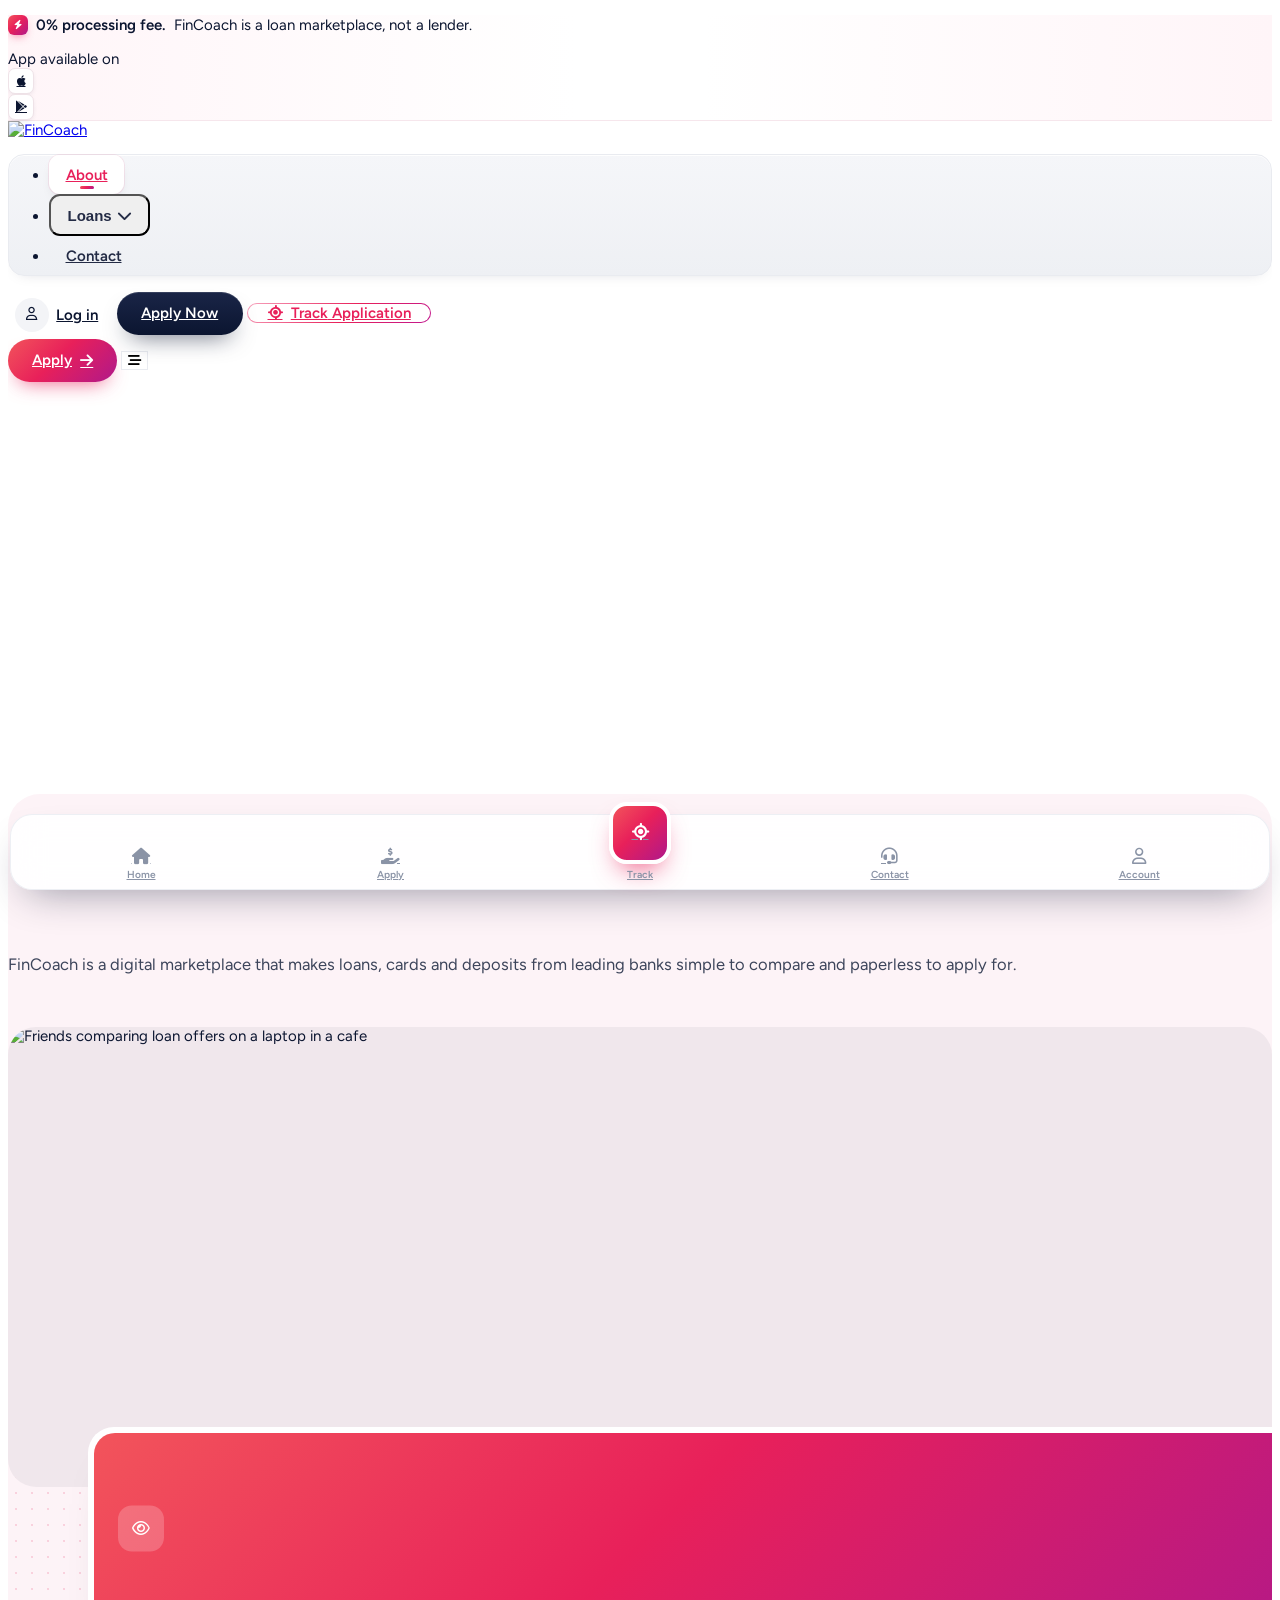
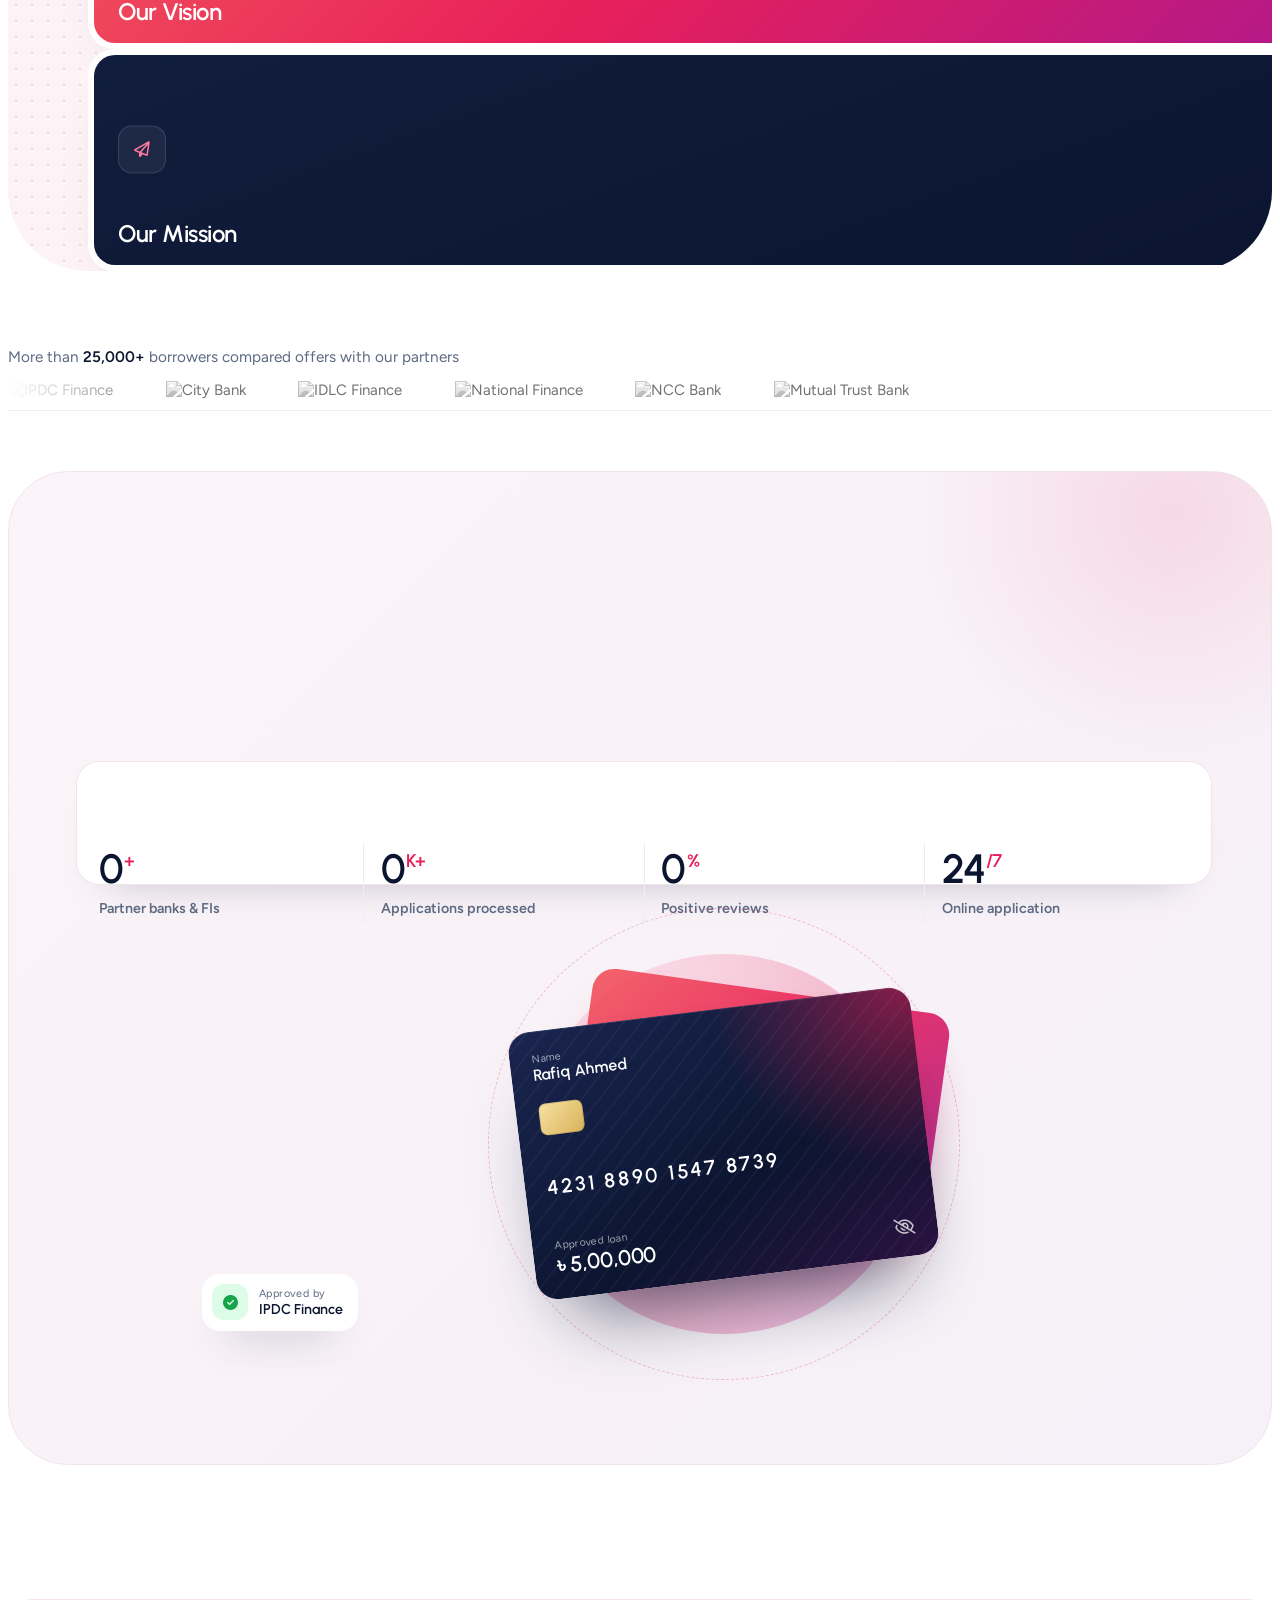
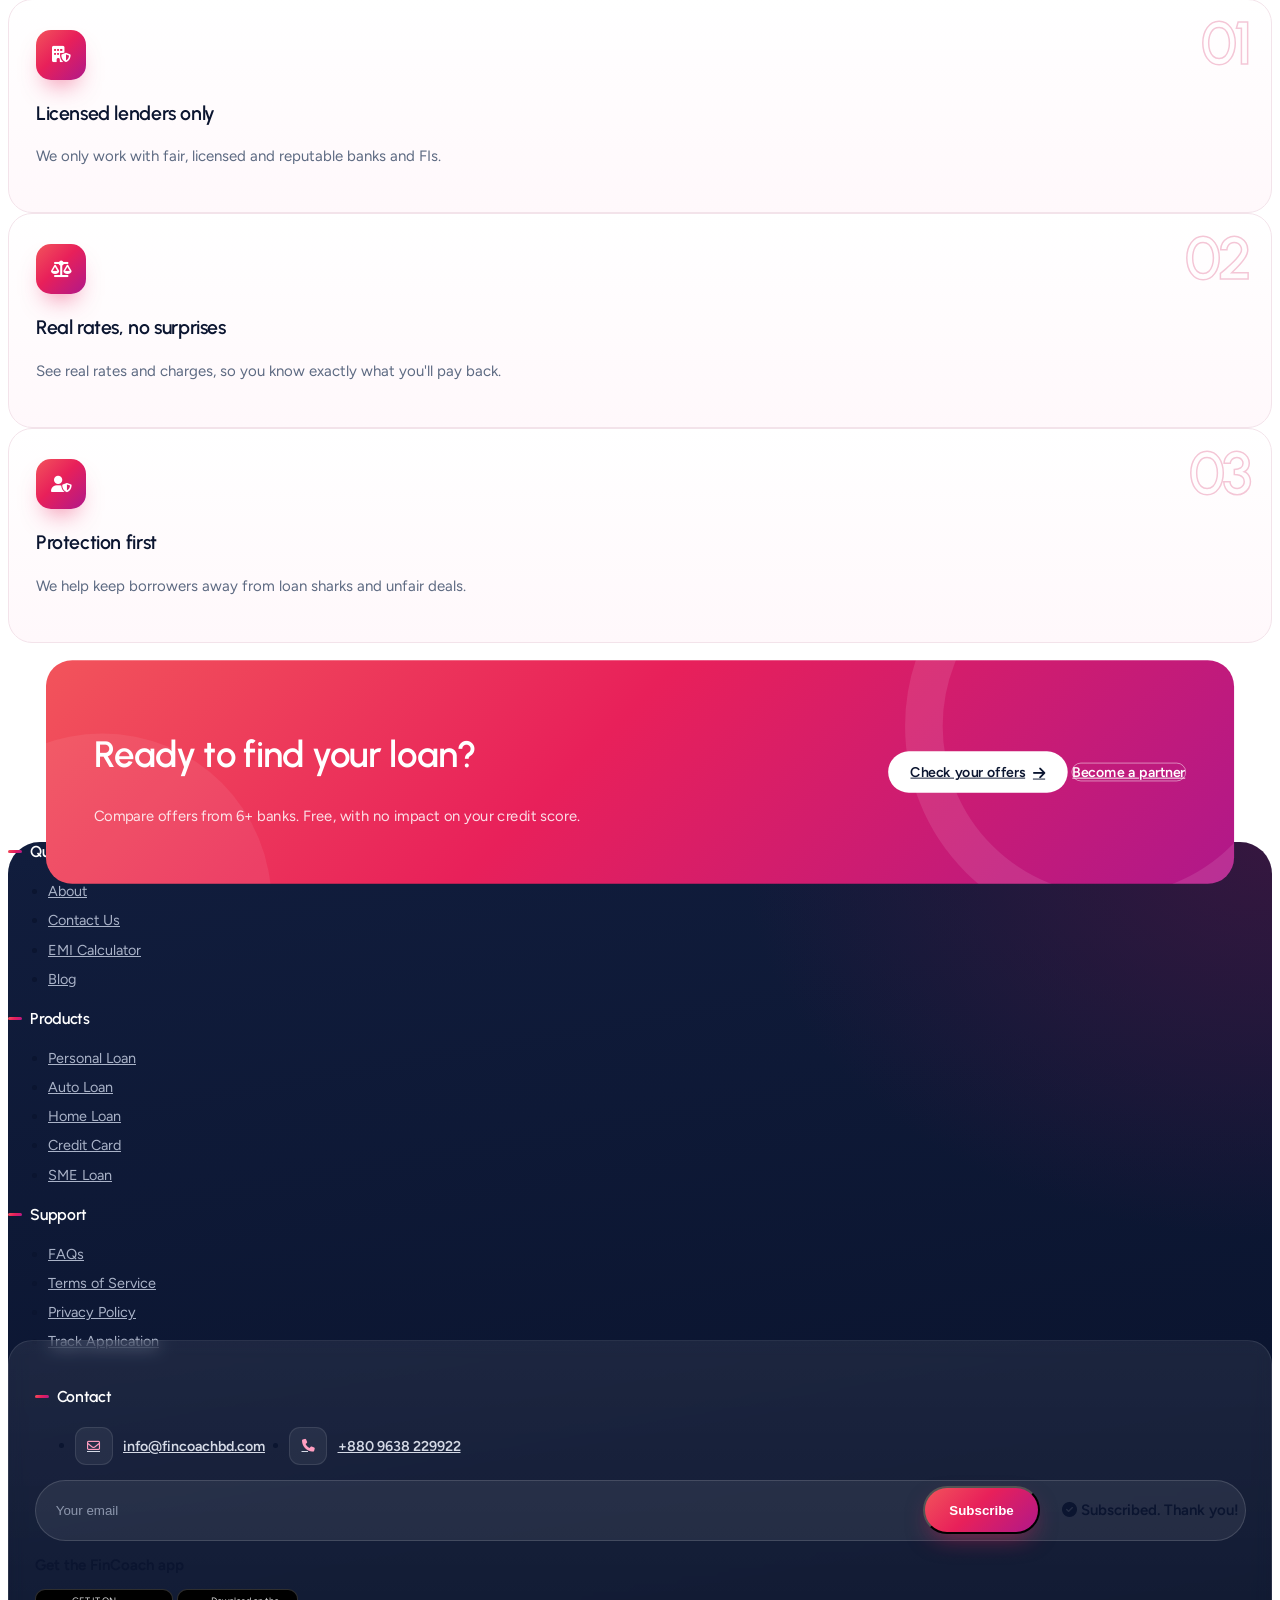
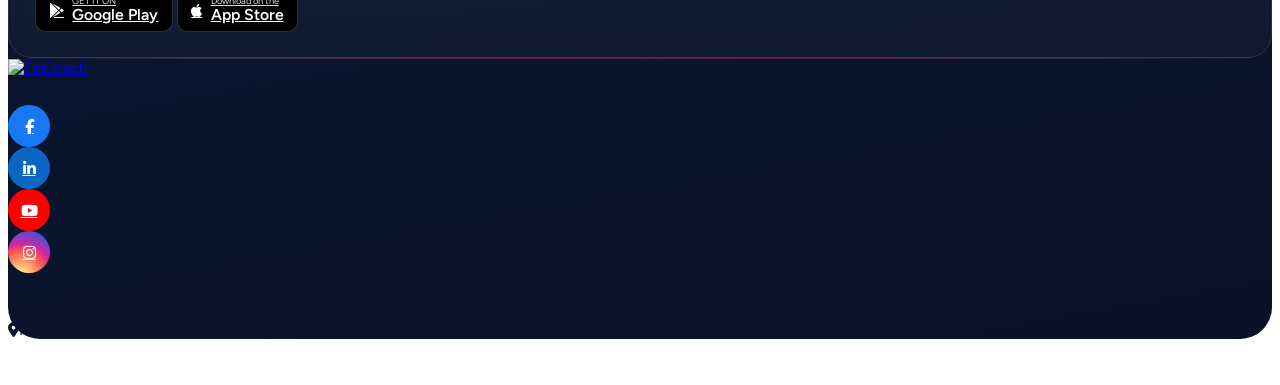
==== about.html @ bf3e308a "Homepage: Wallex-style header/hero, Wallex type, new product cards - Hero background runs behind top" ====
<!DOCTYPE html>
<html lang="en">
<head>
  <meta charset="UTF-8" />
  <meta name="viewport" content="width=device-width, initial-scale=1.0" />
  <title>About Us — FinCoach</title>
  <meta name="description" content="Learn about FinCoach Bangladesh Limited — our vision, mission and the services that make financial products accessible to everyone in Bangladesh." />
  <link rel="icon" type="image/x-icon" href="favicon.ico" />
  <link rel="shortcut icon" href="favicon.ico" />

  <!-- Fonts: Urbanist + Figtree (Wallex pairing) -->
  <link rel="preconnect" href="https://fonts.googleapis.com" />
  <link rel="preconnect" href="https://fonts.gstatic.com" crossorigin />
  <link href="https://fonts.googleapis.com/css2?family=Figtree:wght@400;500;600;700&family=Urbanist:wght@400;500;600;700&display=swap" rel="stylesheet" />

  <!-- Icons -->
  <link rel="stylesheet" href="https://cdnjs.cloudflare.com/ajax/libs/font-awesome/6.5.2/css/all.min.css" />

  <!-- Tailwind CDN -->
  <script src="https://cdn.tailwindcss.com"></script>
  <script>
    tailwind.config = {
      theme: {
        extend: {
          colors: {
            brand: { DEFAULT: '#e8205a', 2: '#b0188a', coral: '#f2545b', tint: '#fff1f5' },
            ink: { DEFAULT: '#0b1530', 2: '#1c2740' },
            muted: '#5d6a82',
            line: '#eceef3'
          },
          fontFamily: { head: ['Urbanist', 'sans-serif'], body: ['Figtree', 'sans-serif'] },
          maxWidth: { site: '1400px' }
        }
      }
    }
  </script>
  <link rel="stylesheet" href="https://cdnjs.cloudflare.com/ajax/libs/aos/2.3.4/aos.css" />
  <link rel="stylesheet" href="assets/css/style.css" />
</head>
<body class="font-body">

<!-- =========================================================
     HEADER — announcement bar + navbar (LoanTube layout)
     ========================================================= -->
<header id="siteHeader" class="nav-wrap sticky top-0 z-50 bg-white">
  <div class="topbar">
    <div class="max-w-site mx-auto px-4 md:px-6 h-9 flex items-center justify-between gap-4 text-[13px]">
      <p class="tb-msg text-muted truncate"><span class="tb-badge"><i class="fa-solid fa-bolt"></i></span><b class="text-ink">0% processing fee.</b><span class="hidden sm:inline"> FinCoach is a loan marketplace, not a lender.</span></p>
      <div class="flex items-center gap-2.5 shrink-0 text-muted">
        <span class="hidden sm:inline">App available on</span>
        <a href="#" class="tb-ic" aria-label="Download on the App Store"><i class="fa-brands fa-apple"></i></a>
        <a href="#" class="tb-ic" aria-label="Get it on Google Play"><i class="fa-brands fa-google-play"></i></a>
      </div>
    </div>
  </div>

  <nav class="relative">
    <div class="max-w-site mx-auto px-4 md:px-6 h-[68px] md:h-[84px] flex items-center justify-between gap-4">
      <!-- Left: logo + pill nav -->
      <div class="flex items-center gap-6 lg:gap-10">
        <a href="index.html" class="shrink-0" aria-label="FinCoach home">
          <img src="assets/img/fincoach-logo.png" alt="FinCoach" class="h-7 md:h-9 w-auto" />
        </a>

        <ul class="nav-pill hidden lg:flex items-center p-1.5">
          <li><a href="about.html" class="nav-link active" aria-current="page">About</a></li>
          <li class="has-mega" id="loansMenu">
            <button class="nav-link" aria-expanded="false" aria-controls="megaLoans" id="loansBtn">
              Loans <i class="fa-solid fa-chevron-down chev text-xs"></i>
              <span class="mega-active-bar"></span>
            </button>
          </li>
          <li><a href="contact.html" class="nav-link">Contact</a></li>
        </ul>
      </div>

      <!-- Right -->
      <div class="hidden lg:flex items-center gap-2.5">
        <a href="login.html" class="nav-text-btn" data-login-open><span class="nt-ic"><i class="fa-regular fa-user"></i></span> Log in</a>
        <a href="apply.html" class="btn btn-dark btn-apply !py-3 !px-6">Apply Now <i class="fa-solid fa-arrow-right"></i></a>
        <a href="track.html" class="btn btn-track !py-3"><i class="fa-solid fa-location-crosshairs"></i> <span>Track<span class="hidden xl:inline">&nbsp;Application</span></span></a>
      </div>

      <!-- Mobile actions -->
      <div class="lg:hidden flex items-center gap-2">
        <a href="apply.html" class="btn btn-primary btn-apply-m !py-2.5 !px-4 text-sm">Apply <i class="fa-solid fa-arrow-right text-xs"></i></a>
      <button id="menuOpen" class="nav-burger lg:hidden w-11 h-11 rounded-xl grid place-items-center text-ink" aria-label="Open menu">
        <i class="fa-solid fa-bars-staggered text-lg"></i>
      </button>
      </div>
    </div>

    <!-- MEGA MENU — Loans | Tools + app panel (Oportun style) -->
    <div id="megaLoans" class="mega hidden lg:block" role="region" aria-label="Loans menu">
      <div class="max-w-site mx-auto px-6 py-8 flex items-stretch gap-10 xl:gap-12">
        <div class="flex gap-12 xl:gap-16 pr-10 xl:pr-12 border-r border-line shrink-0">
          <div>
            <h4>Loans</h4>
            <a class="mm-link" href="loan.html?type=personal"><span class="mm-ic"><i class="fa-solid fa-user"></i></span>Personal Loan</a>
            <a class="mm-link" href="loan.html?type=auto"><span class="mm-ic"><i class="fa-solid fa-car"></i></span>Auto Loan</a>
            <a class="mm-link" href="loan.html?type=home"><span class="mm-ic"><i class="fa-solid fa-house"></i></span>Home Loan</a>
            <a class="mm-link" href="loan.html?type=card"><span class="mm-ic"><i class="fa-regular fa-credit-card"></i></span>Credit Card</a>
            <a class="mm-link" href="loan.html?type=sme"><span class="mm-ic"><i class="fa-solid fa-store"></i></span>SME Loan</a>
          </div>
          <div>
            <h4>Tools</h4>
            <a class="mm-link" href="emi-calculator.html"><span class="mm-ic"><i class="fa-solid fa-calculator"></i></span>EMI Calculator</a>
            <a class="mm-link" href="faq.html"><span class="mm-ic"><i class="fa-regular fa-circle-question"></i></span>FAQs</a>
            <a class="mm-link" href="blog.html"><span class="mm-ic"><i class="fa-regular fa-newspaper"></i></span>Blog</a>
          </div>
        </div>
        <div class="flex-1 min-w-0">
          <div class="rounded-[24px] bg-brand-tint p-6 relative overflow-hidden h-full mega-app">
            <div class="absolute -right-10 -top-10 w-44 h-44 rounded-full bg-grad opacity-10"></div>
            <img src="assets/img/fincoach-logo.png" alt="FinCoach" class="h-8 relative" />
            <p class="mt-3 font-semibold leading-relaxed text-ink max-w-xs relative">Apply for your loan and track every step from your phone.</p>
            <div class="mega-badges relative">
              <a href="#" aria-label="Get it on Google Play"><img src="assets/img/badge-google-play.svg" alt="Get it on Google Play" /></a>
              <a href="#" aria-label="Download on the App Store"><img src="assets/img/badge-app-store.svg" alt="Download on the App Store" /></a>
            </div>
          </div>
        </div>
      </div>
    </div>
  </nav>
</header>

<!-- Mobile drawer -->
<div id="drawerBackdrop" class="drawer-backdrop fixed inset-0 bg-ink/50 backdrop-blur-sm z-[60]"></div>
<aside id="drawer" class="drawer fixed top-0 right-0 bottom-0 w-[88%] max-w-sm bg-white z-[70] flex flex-col" aria-label="Mobile menu">
  <div class="flex items-center justify-between px-5 h-20 border-b border-line">
    <img src="assets/img/fincoach-logo.png" alt="FinCoach" class="h-8" />
    <button id="menuClose" class="w-10 h-10 rounded-xl bg-[#f2f4f7] grid place-items-center" aria-label="Close menu"><i class="fa-solid fa-xmark text-lg"></i></button>
  </div>
  <div class="flex-1 overflow-y-auto px-5 py-4">
    <a href="about.html" class="drawer-link"><span class="dl-ic"><i class="fa-solid fa-building"></i></span>About Us<i class="fa-solid fa-arrow-right dl-go"></i></a>
    <div class="acc border-b border-line">
      <button class="acc-head drawer-acc w-full flex items-center justify-between font-head font-bold text-lg"><span class="flex items-center gap-3"><span class="dl-ic"><i class="fa-solid fa-hand-holding-dollar"></i></span>Loans &amp; tools</span> <i class="fa-solid fa-chevron-down acc-chev text-sm"></i></button>
      <div class="acc-body"><div>
        <div class="pb-4 grid grid-cols-2 gap-4">
          <div>
            <p class="font-head font-extrabold mb-1">Loans</p>
            <a class="block py-1.5 text-muted" href="loan.html?type=personal">Personal Loan</a>
            <a class="block py-1.5 text-muted" href="loan.html?type=auto">Auto Loan</a>
            <a class="block py-1.5 text-muted" href="loan.html?type=home">Home Loan</a>
            <a class="block py-1.5 text-muted" href="loan.html?type=card">Credit Card</a>
            <a class="block py-1.5 text-muted" href="loan.html?type=sme">SME Loan</a>
          </div>
          <div>
            <p class="font-head font-extrabold mb-1">Tools</p>
            <a class="block py-1.5 text-muted" href="emi-calculator.html">EMI Calculator</a>
            <a class="block py-1.5 text-muted" href="faq.html">FAQs</a>
            <a class="block py-1.5 text-muted" href="blog.html">Blog</a>
          </div>
        </div>
      </div></div>
    </div>
    <a href="contact.html" class="drawer-link"><span class="dl-ic"><i class="fa-solid fa-headset"></i></span>Contact Us<i class="fa-solid fa-arrow-right dl-go"></i></a>
    <a href="tel:+8809638229922" class="dl-help"><span><i class="fa-solid fa-phone"></i></span><div><small>Need help? Call us</small><b>+880 9638 229922</b></div></a>
  </div>
  <div class="p-5 grid gap-3 border-t border-line">
    <a href="apply.html" class="btn btn-primary">Apply Now <i class="fa-solid fa-arrow-right"></i></a>
    <div class="grid grid-cols-2 gap-3">
      <a href="login.html" class="btn btn-ghost" data-login-open><i class="fa-regular fa-user"></i> Login</a>
      <a href="track.html" class="btn btn-ghost"><i class="fa-solid fa-location-crosshairs text-brand"></i> Track</a>
    </div>
  </div>
</aside>

<main>

<!-- =========================================================
     ABOUT — Hero (Wallex style): title + intro, photo, vision & mission cards
     ========================================================= -->
<section class="px-2.5 pt-2.5">
  <div class="ab10-hero">
    <span class="ab10-dots"></span>
    <div class="relative max-w-site mx-auto px-4 md:px-6 pt-14 md:pt-24 pb-16 md:pb-28">
      <div class="grid lg:grid-cols-12 gap-6 lg:gap-12 items-center">
        <h1 class="reveal ab10-h1 lg:col-span-7">Smarter, fairer finance for every borrower</h1>
        <p class="reveal ab10-lead lg:col-span-5">FinCoach is a digital marketplace that makes loans, cards and deposits from leading banks simple to compare and paperless to apply for.</p>
      </div>

      <div class="grid lg:grid-cols-12 gap-5 lg:gap-6 mt-10 md:mt-14">
        <div class="lg:col-span-8 ab10-photo" data-aos="fade-up">
          <img src="https://images.unsplash.com/photo-1543269865-cbf427effbad?w=1600&q=78&auto=format&fit=crop" alt="Friends comparing loan offers on a laptop in a cafe" />
        </div>
        <div class="lg:col-span-4 grid gap-5 lg:gap-6">
          <div class="ab10-card ab10-card-vision" data-aos="fade-left" data-aos-delay="100">
            <div class="ab10-card-in">
              <div class="ab10-move">
                <span class="ab10-card-ic"><i class="fa-regular fa-eye"></i></span>
                <h2>Our Vision</h2>
                <p>Bangladesh's leading digital marketplace for financial services.</p>
              </div>
            </div>
          </div>
          <div class="ab10-card ab10-card-mission" data-aos="fade-left" data-aos-delay="220">
            <div class="ab10-card-in">
              <div class="ab10-move">
                <span class="ab10-card-ic"><i class="fa-regular fa-paper-plane"></i></span>
                <h2>Our Mission</h2>
                <p>Make the right financial product easy for everyone to find.</p>
              </div>
            </div>
          </div>
        </div>
      </div>
    </div>
  </div>
</section>

<!-- =========================================================
     ABOUT — Clients / partners strip
     ========================================================= -->
<section class="pt-14 md:pt-20">
  <div class="max-w-site mx-auto px-4 md:px-6">
    <div class="ab10-clients">
      <p class="text-center" data-aos="fade-up">More than <b>25,000+</b> borrowers compared offers with our partners</p>
      <div class="marquee mt-7 overflow-hidden" id="partners" data-aos="fade-up" data-aos-delay="150">
        <div class="marquee-track logo-track" id="marqueeTrack">
          <img src="assets/img/partners/p1.png" alt="IPDC Finance" />
          <img src="assets/img/partners/p2.jpg" alt="City Bank" />
          <img src="assets/img/partners/p3.jpg" alt="IDLC Finance" />
          <img src="assets/img/partners/p4.jpg" alt="National Finance" />
          <img src="assets/img/partners/p5.jpg" alt="NCC Bank" />
          <img src="assets/img/partners/p6.jpg" alt="Mutual Trust Bank" />
        </div>
      </div>
    </div>
  </div>
</section>

<!-- =========================================================
     ABOUT — Story in a curved card, with stats
     ========================================================= -->
<section class="pt-14 md:pt-20">
  <div class="max-w-site mx-auto px-4 md:px-6">
  <div class="ab9-story ab11-story" data-aos="fade-up" data-aos-duration="1000">
    <span class="ab9-story-glow"></span>
    <div class="relative grid lg:grid-cols-12 gap-10 lg:gap-14 items-center">
      <div class="lg:col-span-7">
        <span class="reveal ab5-kicker"><span></span>Our story</span>
        <h2 class="reveal ab8-statement mt-5">The FinCoach Story</h2>
        <div class="reveal space-y-4 mt-6 leading-relaxed text-muted">
          <p>FinCoach began with one idea: finding a loan shouldn't mean visiting branch after branch, filling in endless forms and guessing which offer is fair.</p>
          <p>So we built one marketplace where you compare real rates side by side, apply online in minutes and track every step until your money arrives.</p>
        </div>
        <div class="ab10-stats ab11-stats mt-10">
          <div data-aos="fade-up"><b><span data-count="6">0</span><sup>+</sup></b><span>Partner banks &amp; FIs</span></div>
          <div data-aos="fade-up" data-aos-delay="100"><b><span data-count="25">0</span><sup>K+</sup></b><span>Applications processed</span></div>
          <div data-aos="fade-up" data-aos-delay="200"><b><span data-count="98">0</span><sup>%</sup></b><span>Positive reviews</span></div>
          <div data-aos="fade-up" data-aos-delay="300"><b>24<sup>/7</sup></b><span>Online application</span></div>
        </div>
      </div>
      <div class="lg:col-span-5">
        <div class="fcx" data-aos="fade-left" data-aos-delay="150" aria-hidden="true">
          <span class="fcx-orb"></span><span class="fcx-ring"></span>
          <div class="fcx-card fcx-card-back"></div>
          <div class="fcx-card fcx-card-front">
            <div class="fcx-top">
              <div><small>Name</small><b>Rafiq Ahmed</b></div>
              <img src="assets/img/fincoach-logo-white.png" alt="" class="fcx-logo" />
            </div>
            <span class="fcx-chip"></span>
            <p class="fcx-num">4231 8890 1547 8739</p>
            <div class="fcx-bottom">
              <div><small>Approved loan</small><b>৳ 5,00,000</b></div>
              <i class="fa-regular fa-eye-slash"></i>
            </div>
          </div>
          <div class="fcx-chip-pill"><span><i class="fa-solid fa-circle-check"></i></span><div><small>Approved by</small><b>IPDC Finance</b></div></div>
        </div>
      </div>
    </div>
  </div>
  </div>
</section>

<!-- =========================================================
     ABOUT — Values: light cards with large numbers
     ========================================================= -->
<section class="pt-16 md:pt-24">
  <div class="max-w-site mx-auto px-4 md:px-6">
    <div class="flex flex-col md:flex-row md:items-end justify-between gap-5">
      <div>
        <span class="reveal ab5-kicker"><span></span>Our pledge</span>
        <h2 class="reveal ab5-h2 mt-4">What we promise <span class="text-grad">every borrower</span></h2>
      </div>
    </div>
    <div class="grid md:grid-cols-3 gap-5 mt-10">
      <div class="ab8-val" data-aos="fade-up"><span class="ab8-val-n">01</span><span class="ab8-val-ic"><i class="fa-solid fa-building-shield"></i></span><h3>Licensed lenders only</h3><p>We only work with fair, licensed and reputable banks and FIs.</p></div>
      <div class="ab8-val" data-aos="fade-up" data-aos-delay="120"><span class="ab8-val-n">02</span><span class="ab8-val-ic"><i class="fa-solid fa-scale-balanced"></i></span><h3>Real rates, no surprises</h3><p>See real rates and charges, so you know exactly what you'll pay back.</p></div>
      <div class="ab8-val" data-aos="fade-up" data-aos-delay="240"><span class="ab8-val-n">03</span><span class="ab8-val-ic"><i class="fa-solid fa-user-shield"></i></span><h3>Protection first</h3><p>We help keep borrowers away from loan sharks and unfair deals.</p></div>
    </div>
  </div>
</section>

<!-- =========================================================
     ABOUT — CTA
     ========================================================= -->
<section class="pt-16 md:pt-24 pb-16 md:pb-24">
  <div class="max-w-site mx-auto px-4 md:px-6">
    <div class="ab8-cta" data-aos="zoom-in-up">
      <span class="ab8-cta-ring"></span><span class="ab8-cta-ring ab8-cta-ring-2"></span>
      <div class="relative">
        <h2>Ready to find your loan?</h2>
        <p>Compare offers from 6+ banks. Free, with no impact on your credit score.</p>
      </div>
      <div class="relative flex flex-col sm:flex-row gap-3 shrink-0">
        <a href="apply.html" class="btn btn-white !px-7 !py-4">Check your offers <i class="fa-solid fa-arrow-right"></i></a>
        <a href="contact.html" class="btn ab8-cta-ghost !px-7 !py-4">Become a partner</a>
      </div>
    </div>
  </div>
</section>

</main>


<!-- =========================================================
     FOOTER
     ========================================================= -->
<footer class="px-2.5 pb-2.5">
  <div class="footer ft2 panel text-white relative overflow-hidden">
    <span class="ft2-glow"></span><span class="ft2-glow ft2-glow-2"></span>
    <div class="relative max-w-site mx-auto px-4 md:px-6 pt-14 md:pt-20 pb-8">
      <div class="grid grid-cols-2 lg:grid-cols-12 gap-x-6 gap-y-10">
        <div class="lg:col-span-2">
          <h4 class="ft2-h">Quick Links</h4>
          <ul class="ft2-list">
            <li><a class="f" href="about.html">About</a></li>
            <li><a class="f" href="contact.html">Contact Us</a></li>
            <li><a class="f" href="emi-calculator.html">EMI Calculator</a></li>
            <li><a class="f" href="blog.html">Blog</a></li>
          </ul>
        </div>
        <div class="lg:col-span-2">
          <h4 class="ft2-h">Products</h4>
          <ul class="ft2-list">
            <li><a class="f" href="loan.html?type=personal">Personal Loan</a></li>
            <li><a class="f" href="loan.html?type=auto">Auto Loan</a></li>
            <li><a class="f" href="loan.html?type=home">Home Loan</a></li>
            <li><a class="f" href="loan.html?type=card">Credit Card</a></li>
            <li><a class="f" href="loan.html?type=sme">SME Loan</a></li>
          </ul>
        </div>
        <div class="lg:col-span-3">
          <h4 class="ft2-h">Support</h4>
          <ul class="ft2-list">
            <li><a class="f" href="faq.html">FAQs</a></li>
            <li><a class="f" href="terms.html">Terms of Service</a></li>
            <li><a class="f" href="privacy.html">Privacy Policy</a></li>
            <li><a class="f" href="track.html">Track Application</a></li>
          </ul>
        </div>
        <div class="col-span-2 lg:col-span-5">
          <div class="ft2-box">
            <h4 class="ft2-h">Contact</h4>
            <ul class="ft2-contact">
              <li><a href="mailto:info@fincoachbd.com"><span><i class="fa-regular fa-envelope"></i></span>info@fincoachbd.com</a></li>
              <li><a href="tel:+8809638229922"><span><i class="fa-solid fa-phone"></i></span>+880 9638 229922</a></li>
            </ul>
            <form class="newsletter ft2-nl mt-5" data-demo>
              <input type="email" required placeholder="Your email" aria-label="Email address" />
              <button type="submit" class="btn btn-primary !py-2.5 !px-5" data-label="Subscribe">Subscribe</button>
              <p data-ok class="hidden basis-full mt-2 text-sm font-semibold text-green-400"><i class="fa-solid fa-circle-check"></i> Subscribed. Thank you!</p>
            </form>
            <p class="mt-6 font-semibold text-white">Get the FinCoach app</p>
            <div class="flex flex-wrap gap-2 mt-3">
              <a href="#" class="store-badge"><i class="fa-brands fa-google-play text-xl"></i><div><small>GET IT ON</small><span>Google Play</span></div></a>
              <a href="#" class="store-badge"><i class="fa-brands fa-apple text-2xl"></i><div><small>Download on the</small><span>App Store</span></div></a>
            </div>
          </div>
        </div>
      </div>

      <div class="ft2-line mt-12"></div>
      <div class="pt-8 flex flex-col sm:flex-row items-center justify-between gap-6">
        <a href="index.html" class="footer-logo" aria-label="FinCoach home"><img src="assets/img/fincoach-logo-white.png" alt="FinCoach" /></a>
        <div class="flex items-center gap-3">
          <a href="https://www.facebook.com/FinCoachOfficial" target="_blank" rel="noopener" class="social social-fb" aria-label="Facebook"><i class="fa-brands fa-facebook-f"></i></a>
          <a href="https://www.linkedin.com/company/FinCoachOfficial" target="_blank" rel="noopener" class="social social-in" aria-label="LinkedIn"><i class="fa-brands fa-linkedin-in"></i></a>
          <a href="https://www.youtube.com/@FinCoachOfficial" target="_blank" rel="noopener" class="social social-yt" aria-label="YouTube"><i class="fa-brands fa-youtube"></i></a>
          <a href="https://www.instagram.com/FinCoachOfficial" target="_blank" rel="noopener" class="social social-ig" aria-label="Instagram"><i class="fa-brands fa-instagram"></i></a>
        </div>
      </div>
      <div class="mt-6 flex flex-col md:flex-row justify-between gap-2 text-sm text-[#8d97ad] text-center md:text-left">
        <p>Copyright © <span id="yr">2026</span> FinCoach Bangladesh Limited. All rights reserved.</p>
        <p><i class="fa-solid fa-location-dot text-[#ff9ec0] mr-1.5"></i>Navana DH Tower, Level 8, 6 Panthapath, Dhaka 1215</p>
      </div>
    </div>
  </div>
</footer>

<button id="toTop" class="fixed right-5 bottom-5 z-40 w-12 h-12 rounded-full bg-grad text-white shadow-lg grid place-items-center" aria-label="Back to top"><i class="fa-solid fa-arrow-up"></i></button>


<!-- Login / Register popup -->
<div id="loginModal" class="lm" role="dialog" aria-modal="true" aria-labelledby="lmTitle" aria-hidden="true">
  <div class="lm-backdrop" data-lm-close></div>
  <div class="lm-box">
    <button type="button" class="lm-close" data-lm-close aria-label="Close"><i class="fa-solid fa-xmark"></i></button>
    <div class="text-center">
      <img src="assets/img/fincoach-logo.png" alt="FinCoach" class="h-8 mx-auto" />
      <h2 id="lmTitle" class="mt-5 font-head font-extrabold text-[1.7rem] leading-tight">Log in to your account</h2>
      <p class="mt-1.5 text-muted" id="lmSub">Track applications and manage your offers.</p>
    </div>
    <div class="auth-tabs mt-6" id="lmTabs">
      <span class="tab-pill"></span>
      <button type="button" class="active" data-lm-tab="login">Log in</button>
      <button type="button" data-lm-tab="register">Create account</button>
    </div>

    <form class="lm-pane active mt-6" id="lmLogin" novalidate>
      <div class="space-y-4">
        <div class="field"><div class="ic-wrap"><i class="fa-regular fa-user f-ic"></i><input required placeholder="Mobile number or email" autocomplete="username" aria-label="Mobile number or email" /></div></div>
        <div class="field"><div class="ic-wrap"><i class="fa-solid fa-lock f-ic"></i><input required type="password" placeholder="Password" autocomplete="current-password" class="!pr-14" aria-label="Password" /><button type="button" class="pw-toggle lm-eye" aria-label="Show password"><i class="fa-regular fa-eye"></i></button></div></div>
      </div>
      <div class="flex items-center justify-between mt-4 text-[15px]">
        <label class="flex items-center gap-2 text-muted font-semibold cursor-pointer"><input type="checkbox" class="w-4 h-4 accent-[#e8205a]" checked /> Remember me</label>
        <a href="login.html" class="font-bold text-brand hover:underline">Forgot password?</a>
      </div>
      <p class="lm-err hidden mt-3 text-sm font-semibold text-red-500"><i class="fa-solid fa-circle-exclamation"></i> Please fill in all fields.</p>
      <button type="submit" class="btn btn-primary w-full !py-4 text-lg mt-5">Log in <i class="fa-solid fa-arrow-right"></i></button>
      <div class="divider my-5">or</div>
      <a href="login.html" class="social-btn w-full"><i class="fa-solid fa-mobile-screen-button text-brand"></i> Log in with OTP</a>
    </form>

    <form class="lm-pane mt-6" id="lmRegister" novalidate>
      <div class="space-y-4">
        <div class="field"><div class="ic-wrap"><i class="fa-regular fa-user f-ic"></i><input required placeholder="Full name (as per NID)" autocomplete="name" aria-label="Full name" /></div></div>
        <div class="field"><div class="ic-wrap"><i class="fa-solid fa-mobile-screen f-ic"></i><span class="prefix">+880</span><input required type="tel" inputmode="numeric" maxlength="11" class="has-prefix" placeholder="1XXX-XXXXXX" aria-label="Mobile number" /></div></div>
        <div class="field"><div class="ic-wrap"><i class="fa-solid fa-lock f-ic"></i><input required type="password" placeholder="Create password" autocomplete="new-password" class="!pr-14" aria-label="Create password" /><button type="button" class="pw-toggle lm-eye" aria-label="Show password"><i class="fa-regular fa-eye"></i></button></div></div>
      </div>
      <label class="flex items-start gap-3 mt-4 text-muted cursor-pointer text-[15px]"><input type="checkbox" required class="mt-1 w-4 h-4 accent-[#e8205a]" /><span>I agree to the <a href="terms.html" class="font-semibold text-ink underline">Terms</a> and <a href="privacy.html" class="font-semibold text-ink underline">Privacy Policy</a>.</span></label>
      <p class="lm-err hidden mt-3 text-sm font-semibold text-red-500"><i class="fa-solid fa-circle-exclamation"></i> Please complete all fields and accept the terms.</p>
      <button type="submit" class="btn btn-primary w-full !py-4 text-lg mt-5">Create account <i class="fa-solid fa-arrow-right"></i></button>
    </form>

    <div class="lm-pane text-center py-4" id="lmDone">
      <div class="check-anim mx-auto"><i class="fa-solid fa-check"></i></div>
      <h3 class="mt-6 font-head font-extrabold text-2xl" id="lmDoneTitle">Welcome back!</h3>
      <p class="text-muted mt-1" id="lmDoneSub">You're logged in.</p>
      <div class="grid grid-cols-2 gap-3 mt-6">
        <a href="index.html#products" class="btn btn-primary" data-lm-close>Compare</a>
        <a href="track.html" class="btn btn-ghost">Track</a>
      </div>
    </div>
    <p class="mt-6 text-center text-xs text-muted"><i class="fa-solid fa-lock text-brand"></i> Secured with 256-bit encryption</p>
  </div>
</div>

<nav class="mobile-nav lg:hidden" aria-label="Quick navigation">
  <a href="index.html" data-nav="index"><i class="fa-solid fa-house"></i><span>Home</span></a>
  <a href="apply.html" data-nav="apply"><i class="fa-solid fa-hand-holding-dollar"></i><span>Apply</span></a>
  <a href="track.html" data-nav="track" class="mn-main"><span class="mn-fab"><i class="fa-solid fa-location-crosshairs"></i></span><span>Track</span></a>
  <a href="contact.html" data-nav="contact"><i class="fa-solid fa-headset"></i><span>Contact</span></a>
  <a href="login.html" data-nav="login" data-login-open><i class="fa-regular fa-user"></i><span>Account</span></a>
</nav>
<script src="https://cdnjs.cloudflare.com/ajax/libs/aos/2.3.4/aos.js"></script>
<script src="assets/js/main.js"></script>
</body>
</html>
---- assets/css/style.css ----
/* ==========================================================
   FinCoach — Premium UI
   Brand: pink → magenta gradient (from logo), deep navy ink
   Type:  Urbanist (headings) + Figtree (body)  — Wallex pairing
   ========================================================== */
:root {
  --brand: #e8205a;
  --brand-2: #b0188a;
  --coral: #f2545b;
  --ink: #0b1530;
  --ink-2: #1c2740;
  --muted: #5d6a82;
  --tint: #fff1f5;
  --tint-2: #fdf6f9;
  --line: #eceef3;
  --grad: linear-gradient(135deg, #f2545b 0%, #e8205a 45%, #b0188a 100%);
}

html { scroll-behavior: smooth; font-size: 15px; }
body {
  font-family: 'Figtree', system-ui, sans-serif;
  color: var(--ink);
  background: #fff;
  -webkit-font-smoothing: antialiased;
  overflow-x: clip;
}
h1, h2, h3, h4, h5, .font-head { font-family: 'Urbanist', sans-serif; letter-spacing: -0.02em; }

.text-grad { background: var(--grad); -webkit-background-clip: text; background-clip: text; color: transparent; }
.bg-grad { background: var(--grad); }

/* ---------- Buttons ---------- */
.btn {
  display: inline-flex; align-items: center; justify-content: center; gap: .55rem;
  font-weight: 600; border-radius: 999px; transition: all .25s ease; white-space: nowrap;
}
.btn-primary {
  background: var(--grad); color: #fff; padding: .85rem 1.6rem;
  box-shadow: 0 10px 25px -8px rgba(232, 32, 90, .55);
}
.btn-primary:hover { transform: translateY(-2px); box-shadow: 0 16px 32px -10px rgba(232, 32, 90, .65); }
.btn-dark { background: var(--ink); color: #fff; padding: .85rem 1.6rem; }
.btn-dark:hover { background: #000; transform: translateY(-2px); }
.btn-ghost { background: #fff; color: var(--ink); padding: .8rem 1.4rem; border: 1.5px solid var(--line); }
.btn-ghost:hover { border-color: var(--brand); color: var(--brand); }
.btn-white { background: #fff; color: var(--ink); padding: .85rem 1.6rem; }
.btn-white:hover { transform: translateY(-2px); }

/* ---------- Announcement bar (LoanTube style) ---------- */
.announce { background: var(--ink); border-radius: 14px; }

/* ---------- Navbar ---------- */
.nav-wrap { transition: box-shadow .3s ease, background .3s ease; }
.nav-wrap.scrolled { box-shadow: 0 8px 30px -12px rgba(11, 21, 48, .18); background: rgba(255,255,255,.92); backdrop-filter: blur(14px); }
.nav-pill { background: #f2f4f7; border-radius: 14px; }
.nav-link {
  position: relative; display: inline-flex; align-items: center; gap: .35rem;
  font-weight: 600; font-size: 1rem; padding: .7rem 1.1rem; border-radius: 10px; color: var(--ink);
  transition: color .2s ease, background .2s ease;
}
.nav-link:hover { color: var(--brand); }
.nav-link .chev { transition: transform .25s ease; }
.has-mega.open .nav-link .chev { transform: rotate(180deg); }
.has-mega.open .nav-link { background: #fff; color: var(--brand); box-shadow: 0 2px 8px rgba(11,21,48,.06); }

/* Mega menu (Oportun style) */
.mega {
  position: absolute; left: 0; right: 0; top: 100%;
  background: #fff; border-top: 1px solid var(--line);
  box-shadow: 0 30px 50px -20px rgba(11, 21, 48, .22);
  opacity: 0; visibility: hidden; transform: translateY(8px);
  transition: all .25s ease; z-index: 40;
}
.mega.open { opacity: 1; visibility: visible; transform: translateY(0); }
.mega h4 { font-family: 'Urbanist', sans-serif; font-weight: 600; font-size: 1.05rem; margin-bottom: .65rem; }
.mega a.m-link { display: block; color: #39425a; padding: .28rem 0; font-size: 1rem; transition: color .2s, padding .2s; }
.mega a.m-link:hover { color: var(--brand); padding-left: .3rem; }
.mega-active-bar { position: absolute; left: 10px; right: 10px; bottom: -20px; height: 3px; border-radius: 3px; background: var(--grad); transform: scaleX(0); transition: transform .25s ease; }
.has-mega.open .mega-active-bar { transform: scaleX(1); }

.store-badge {
  display: inline-flex; align-items: center; gap: .55rem; background: #000; color: #fff;
  border-radius: 10px; padding: .45rem .9rem; border: 1px solid #333; transition: transform .2s;
}
.store-badge:hover { transform: translateY(-2px); }
.store-badge small { display: block; font-size: .62rem; line-height: 1; opacity: .85; }
.store-badge span { display: block; font-size: 1.05rem; font-weight: 600; line-height: 1.15; }

/* Mobile drawer */
.drawer { transform: translateX(100%); transition: transform .35s cubic-bezier(.2,.8,.2,1); }
.drawer.open { transform: translateX(0); }
.drawer-backdrop { opacity: 0; visibility: hidden; transition: opacity .3s; }
.drawer-backdrop.open { opacity: 1; visibility: visible; }
.acc-body { display: grid; grid-template-rows: 0fr; transition: grid-template-rows .3s ease; }
.acc-body > div { overflow: hidden; }
.acc.open .acc-body { grid-template-rows: 1fr; }
.acc.open .acc-chev { transform: rotate(180deg); }
.acc-chev { transition: transform .3s; }

/* ---------- Hero ---------- */
.hero-bg {
  background:
    radial-gradient(60% 50% at 15% 10%, rgba(242, 84, 91, .14) 0%, transparent 60%),
    radial-gradient(50% 45% at 90% 20%, rgba(176, 24, 138, .12) 0%, transparent 60%),
    var(--tint);
}
.grid-lines {
  background-image:
    linear-gradient(rgba(11,21,48,.045) 1px, transparent 1px),
    linear-gradient(90deg, rgba(11,21,48,.045) 1px, transparent 1px);
  background-size: 56px 56px;
  mask-image: radial-gradient(ellipse at center, #000 30%, transparent 75%);
  -webkit-mask-image: radial-gradient(ellipse at center, #000 30%, transparent 75%);
}
.hero-check { display: inline-flex; align-items: center; gap: .5rem; font-weight: 600; color: var(--ink-2); }
.hero-check i { width: 22px; height: 22px; display: grid; place-items: center; border-radius: 99px; border: 1.5px solid var(--ink-2); font-size: .65rem; }

/* Dashboard mockup */
.mock { background: #fff; border-radius: 22px; box-shadow: 0 40px 80px -30px rgba(11, 21, 48, .35), 0 0 0 8px rgba(255,255,255,.6); }
.mock-card { border: 1px solid var(--line); border-radius: 14px; }
.bar { border-radius: 6px 6px 3px 3px; background: #f3d3df; }
.bar.on { background: var(--grad); }
.phone {
  background: #0b1530; border-radius: 34px; padding: 9px;
  box-shadow: 0 40px 70px -25px rgba(11, 21, 48, .55);
}
.phone-screen { background: #fff; border-radius: 26px; overflow: hidden; }
.loan-card { background: var(--grad); border-radius: 16px; position: relative; overflow: hidden; }
.loan-card::after { content: ""; position: absolute; right: -30px; top: -30px; width: 120px; height: 120px; border-radius: 50%; background: rgba(255,255,255,.12); }
.loan-card::before { content: ""; position: absolute; right: 30px; bottom: -50px; width: 120px; height: 120px; border-radius: 50%; background: rgba(255,255,255,.08); }
.float-chip { background: #fff; border-radius: 16px; box-shadow: 0 20px 40px -15px rgba(11,21,48,.3); }
.floaty { animation: floaty 6s ease-in-out infinite; }
.floaty-2 { animation: floaty 7s ease-in-out infinite reverse; }
@keyframes floaty { 0%,100% { transform: translateY(0); } 50% { transform: translateY(-12px); } }

/* ---------- Partner marquee ---------- */
.marquee { mask-image: linear-gradient(90deg, transparent, #000 12%, #000 88%, transparent); -webkit-mask-image: linear-gradient(90deg, transparent, #000 12%, #000 88%, transparent); }
.marquee-track { display: flex; gap: 1.25rem; width: max-content; animation: marquee 32s linear infinite; }
.marquee:hover .marquee-track { animation-play-state: paused; }
@keyframes marquee { to { transform: translateX(-50%); } }
.partner { width: 190px; height: 92px; background: #fff; border: 1px solid var(--line); border-radius: 18px; display: grid; place-items: center; padding: 14px 22px; transition: all .3s; }
.partner img { max-height: 58px; max-width: 100%; object-fit: contain; filter: grayscale(1); opacity: .75; transition: all .3s; }
.partner:hover { border-color: #f6c1d2; box-shadow: 0 14px 30px -18px rgba(232,32,90,.5); }
.partner:hover img { filter: none; opacity: 1; }

/* ---------- Panels / cards ---------- */
.panel { border-radius: 32px; }
.eyebrow {
  display: inline-flex; align-items: center; gap: .5rem; font-weight: 600; font-size: .85rem;
  letter-spacing: .06em; text-transform: uppercase; color: var(--brand);
  background: #fff; border: 1px solid #f8d2de; padding: .4rem .9rem; border-radius: 99px;
}
.eyebrow::before { content: ""; width: 7px; height: 7px; border-radius: 50%; background: var(--grad); }
.eyebrow.dark { background: rgba(255,255,255,.08); border-color: rgba(255,255,255,.18); color: #fff; }

.feature {
  background: #fff; border: 1px solid var(--line); border-radius: 24px; padding: 1.75rem;
  transition: all .35s ease; position: relative; overflow: hidden;
}
.feature::before { content: ""; position: absolute; inset: 0; background: var(--grad); opacity: 0; transition: opacity .35s; z-index: 0; }
.feature > * { position: relative; z-index: 1; }
.feature:hover { transform: translateY(-6px); box-shadow: 0 30px 50px -25px rgba(232, 32, 90, .55); border-color: transparent; }
.feature:hover::before { opacity: 1; }
.feature:hover h3, .feature:hover p, .feature:hover .f-link { color: #fff; }
.feature:hover .f-icon { background: rgba(255,255,255,.18); color: #fff; }
.f-icon { width: 60px; height: 60px; border-radius: 18px; display: grid; place-items: center; background: var(--tint); color: var(--brand); font-size: 1.4rem; transition: all .35s; }
.f-icon img { width: 34px; height: 34px; }
.feature:hover .f-icon img { filter: brightness(0) invert(1); }
.f-link { font-weight: 600; color: var(--ink); display: inline-flex; align-items: center; gap: .4rem; }

.check-dot { width: 26px; height: 26px; flex: none; border-radius: 99px; display: grid; place-items: center; background: var(--grad); color: #fff; font-size: .7rem; }

/* Counters */
.stat-num { font-family: 'Urbanist', sans-serif; font-weight: 600; font-size: clamp(2.6rem, 5vw, 3.6rem); line-height: 1; letter-spacing: -0.03em; }

/* Testimonials */
.t-card { background: #fff; border: 1px solid var(--line); border-radius: 26px; padding: 2rem; transition: all .3s; }
.t-card:hover { box-shadow: 0 30px 50px -30px rgba(11,21,48,.35); transform: translateY(-4px); }
.t-track { display: flex; transition: transform .6s cubic-bezier(.2,.8,.2,1); }
.t-slide { flex: 0 0 100%; padding: 0 .75rem; }
@media (min-width: 768px) { .t-slide { flex-basis: 50%; } }
@media (min-width: 1024px) { .t-slide { flex-basis: 33.3333%; } }
.t-dot { width: 10px; height: 10px; border-radius: 99px; background: #e3e6ee; transition: all .3s; }
.t-dot.active { width: 30px; background: var(--grad); }

/* Pricing / products */
.price-card { background: #fff; border-radius: 28px; padding: 2.25rem; border: 1px solid var(--line); transition: all .3s; }
.price-card:hover { transform: translateY(-6px); }
.price-card.featured { background: var(--ink); color: #fff; border-color: var(--ink); box-shadow: 0 40px 70px -30px rgba(11,21,48,.6); }
.price-card.featured .muted { color: #aab3c8; }
.tab-btn { padding: .65rem 1.3rem; border-radius: 99px; font-weight: 600; color: var(--muted); transition: all .25s; }
.tab-btn.active { background: #fff; color: var(--ink); box-shadow: 0 4px 14px rgba(11,21,48,.08); }

/* Range slider */
input[type=range].rng { -webkit-appearance: none; appearance: none; width: 100%; height: 8px; border-radius: 99px; background: linear-gradient(90deg, var(--brand) var(--p, 50%), #ffd9e4 var(--p, 50%)); outline: none; }
input[type=range].rng::-webkit-slider-thumb { -webkit-appearance: none; width: 24px; height: 24px; border-radius: 50%; background: #fff; border: 6px solid var(--brand); box-shadow: 0 4px 12px rgba(232,32,90,.4); cursor: pointer; }
input[type=range].rng::-moz-range-thumb { width: 14px; height: 14px; border-radius: 50%; background: #fff; border: 6px solid var(--brand); cursor: pointer; }

/* Steps */
.step { display: flex; gap: 1.25rem; padding: 1.4rem; border-radius: 22px; transition: all .3s; cursor: pointer; border: 1px solid transparent; }
.step:hover { background: #fff; border-color: var(--line); }
.step.active { background: #fff; border-color: var(--line); box-shadow: 0 20px 40px -25px rgba(11,21,48,.3); }
.step-num { width: 52px; height: 52px; flex: none; border-radius: 16px; display: grid; place-items: center; font-family: 'Urbanist'; font-weight: 600; font-size: 1.25rem; background: var(--tint); color: var(--brand); transition: all .3s; }
.step.active .step-num { background: var(--grad); color: #fff; }

/* FAQ */
.faq { background: #fff; border: 1px solid var(--line); border-radius: 20px; transition: all .3s; }
.faq.open { border-color: #f6c1d2; box-shadow: 0 20px 40px -28px rgba(232,32,90,.5); }
.faq .acc-chev { width: 36px; height: 36px; flex: none; border-radius: 99px; display: grid; place-items: center; background: var(--tint); color: var(--brand); }
.faq.open .acc-chev { background: var(--grad); color: #fff; transform: rotate(45deg); }

/* Blog */
.blog-card { border-radius: 26px; overflow: hidden; background: #fff; border: 1px solid var(--line); transition: all .35s; }
.blog-card:hover { transform: translateY(-6px); box-shadow: 0 30px 50px -30px rgba(11,21,48,.35); }
.blog-thumb { aspect-ratio: 16/10; position: relative; overflow: hidden; }
.blog-thumb .art { position: absolute; inset: 0; transition: transform .6s ease; }
.blog-card:hover .blog-thumb .art { transform: scale(1.06); }

/* Footer */
.footer { background: var(--ink); }
.footer a.f { color: #aab3c8; transition: color .2s; }
.footer a.f:hover { color: #fff; }
.social { width: 42px; height: 42px; border-radius: 99px; display: grid; place-items: center; background: rgba(255,255,255,.07); color: #fff; transition: all .25s; }
.social:hover { background: var(--grad); transform: translateY(-3px); }

/* Reveal on scroll */
.reveal { opacity: 0; transform: translateY(28px); transition: opacity .8s ease, transform .8s cubic-bezier(.2,.8,.2,1); }
.reveal.in { opacity: 1; transform: none; }
@media (prefers-reduced-motion: reduce) {
  .reveal { opacity: 1; transform: none; }
  .floaty, .floaty-2, .marquee-track { animation: none; }
}

/* Back to top */
#toTop { opacity: 0; visibility: hidden; transform: translateY(10px); transition: all .3s; }
#toTop.show { opacity: 1; visibility: visible; transform: none; }

/* ==========================================================
   Inner pages (About / Contact)
   ========================================================== */
.nav-link.active { background: #fff; color: var(--brand); box-shadow: 0 2px 8px rgba(11,21,48,.06); }

.crumb { display: inline-flex; align-items: center; gap: .6rem; font-weight: 600; font-size: .95rem; color: var(--muted); }
.crumb a:hover { color: var(--brand); }
.crumb i { font-size: .6rem; opacity: .6; }

/* Glass stat card */
.glass { background: rgba(255,255,255,.14); border: 1px solid rgba(255,255,255,.25); backdrop-filter: blur(14px); -webkit-backdrop-filter: blur(14px); }

/* Play button with pulse */
.play-btn { position: relative; width: 92px; height: 92px; border-radius: 999px; background: #fff; color: var(--brand); display: grid; place-items: center; font-size: 1.6rem; box-shadow: 0 20px 40px -12px rgba(0,0,0,.35); transition: transform .3s; }
.play-btn:hover { transform: scale(1.06); }
.play-btn::before, .play-btn::after { content: ""; position: absolute; inset: 0; border-radius: inherit; border: 2px solid rgba(255,255,255,.7); animation: pulse 2.4s ease-out infinite; }
.play-btn::after { animation-delay: 1.2s; }
@keyframes pulse { from { transform: scale(1); opacity: .9; } to { transform: scale(1.8); opacity: 0; } }

/* Video modal */
.v-modal { position: fixed; inset: 0; z-index: 90; display: grid; place-items: center; padding: 1rem; background: rgba(11,21,48,.8); backdrop-filter: blur(6px); opacity: 0; visibility: hidden; transition: all .3s; }
.v-modal.open { opacity: 1; visibility: visible; }
.v-modal .v-box { width: min(960px, 100%); aspect-ratio: 16/9; border-radius: 22px; overflow: hidden; background: #000; transform: scale(.94); transition: transform .3s; box-shadow: 0 40px 80px -20px rgba(0,0,0,.6); }
.v-modal.open .v-box { transform: none; }

/* Vision / mission cards */
.vm-card { border-radius: 32px; padding: 2.5rem; position: relative; overflow: hidden; }
.vm-icon { width: 64px; height: 64px; border-radius: 20px; display: grid; place-items: center; font-size: 1.5rem; }

/* Offer list */
.offer { display: flex; gap: 1rem; padding: 1.4rem; border-radius: 22px; background: #fff; border: 1px solid var(--line); transition: all .3s; }
.offer:hover { border-color: #f6c1d2; box-shadow: 0 24px 40px -28px rgba(232,32,90,.55); transform: translateY(-3px); }
.offer .o-icon { width: 48px; height: 48px; flex: none; border-radius: 14px; display: grid; place-items: center; background: var(--tint); color: var(--brand); font-size: 1.1rem; transition: all .3s; }
.offer:hover .o-icon { background: var(--grad); color: #fff; }

/* Timeline (How we offer) */
.tl { position: relative; padding-left: 2.5rem; }
.tl::before { content: ""; position: absolute; left: 13px; top: 6px; bottom: 6px; width: 2px; background: linear-gradient(var(--brand), var(--brand-2), transparent); opacity: .35; }
.tl-item { position: relative; padding-bottom: 1.6rem; }
.tl-item:last-child { padding-bottom: 0; }
.tl-dot { position: absolute; left: -2.5rem; top: 2px; width: 28px; height: 28px; border-radius: 99px; background: #fff; border: 2px solid var(--brand); display: grid; place-items: center; font-size: .65rem; color: var(--brand); font-weight: 600; }
.tl-dark .tl-dot { background: var(--ink); }
.tl-dark::before { opacity: .6; }

/* Values */
.value { border-radius: 26px; padding: 2rem; background: #fff; border: 1px solid var(--line); transition: all .35s; }
.value:hover { background: var(--ink); color: #fff; transform: translateY(-6px); border-color: var(--ink); }
.value:hover p { color: #aab3c8; }
.value .v-num { font-family: 'Urbanist'; font-weight: 600; font-size: 3.2rem; line-height: 1; background: var(--grad); -webkit-background-clip: text; background-clip: text; color: transparent; opacity: .9; }

/* Contact cards */
.c-card { background: #fff; border-radius: 26px; padding: 2rem; border: 1px solid var(--line); box-shadow: 0 30px 60px -35px rgba(11,21,48,.35); transition: all .35s; position: relative; overflow: hidden; }
.c-card::after { content: ""; position: absolute; right: -40px; top: -40px; width: 120px; height: 120px; border-radius: 50%; background: var(--tint); transition: all .4s; z-index: 0; }
.c-card > * { position: relative; z-index: 1; }
.c-card:hover { transform: translateY(-6px); }
.c-card:hover::after { transform: scale(5); }
.c-icon { width: 58px; height: 58px; border-radius: 18px; display: grid; place-items: center; background: var(--grad); color: #fff; font-size: 1.3rem; box-shadow: 0 14px 26px -10px rgba(232,32,90,.6); }
.copy-btn { font-size: .8rem; font-weight: 600; color: var(--brand); background: var(--tint); padding: .35rem .75rem; border-radius: 99px; transition: all .2s; }
.copy-btn:hover { background: var(--brand); color: #fff; }

/* Form fields */
.field { position: relative; }
.field i.f-ic { position: absolute; left: 1.1rem; top: 1.15rem; color: #9aa3b5; transition: color .2s; pointer-events: none; }
.field input, .field textarea, .field select {
  width: 100%; border-radius: 16px; border: 1.5px solid var(--line); background: #f7f8fa;
  padding: 1rem 1.1rem 1rem 2.9rem; outline: none; transition: all .2s; font-weight: 500; color: var(--ink);
}
.field textarea { resize: none; }
.field input:focus, .field textarea:focus, .field select:focus { border-color: var(--brand); background: #fff; box-shadow: 0 0 0 4px rgba(232,32,90,.1); }
.field:focus-within i.f-ic { color: var(--brand); }
.chip { padding: .6rem 1.1rem; border-radius: 99px; border: 1.5px solid var(--line); font-weight: 600; font-size: .92rem; color: var(--muted); background: #fff; transition: all .2s; }
.chip:hover { border-color: var(--brand); color: var(--brand); }
.chip.active { background: var(--ink); color: #fff; border-color: var(--ink); }

/* Map */
.map-wrap { border-radius: 32px; overflow: hidden; position: relative; }
.map-wrap iframe { width: 100%; height: 100%; border: 0; filter: grayscale(.25) contrast(1.05); }

/* Hours list */
.hours li { display: flex; justify-content: space-between; padding: .7rem 0; border-bottom: 1px dashed rgba(255,255,255,.15); }
.hours li:last-child { border-bottom: 0; }
.live-dot { width: 9px; height: 9px; border-radius: 99px; background: #22c55e; box-shadow: 0 0 0 0 rgba(34,197,94,.6); animation: live 1.8s infinite; }
@keyframes live { 70% { box-shadow: 0 0 0 10px rgba(34,197,94,0); } 100% { box-shadow: 0 0 0 0 rgba(34,197,94,0); } }

/* ==========================================================
   Track Application
   ========================================================== */
.search-card { background: #fff; border-radius: 30px; box-shadow: 0 50px 90px -40px rgba(11,21,48,.45), 0 0 0 8px rgba(255,255,255,.55); }
.seg { display: inline-flex; background: #f2f4f7; border-radius: 99px; padding: .3rem; position: relative; }
.seg button { position: relative; z-index: 1; padding: .6rem 1.2rem; border-radius: 99px; font-weight: 600; color: var(--muted); transition: color .25s; }
.seg button.active { color: var(--ink); }
.seg .seg-pill { position: absolute; top: .3rem; bottom: .3rem; border-radius: 99px; background: #fff; box-shadow: 0 4px 14px rgba(11,21,48,.1); transition: all .35s cubic-bezier(.2,.8,.2,1); }
.big-input { width: 100%; height: 64px; border-radius: 18px; border: 1.5px solid var(--line); background: #f7f8fa; padding: 0 1.25rem 0 3.4rem; font-size: 1.1rem; font-weight: 600; outline: none; transition: all .2s; color: var(--ink); }
.big-input:focus { border-color: var(--brand); background: #fff; box-shadow: 0 0 0 5px rgba(232,32,90,.1); }
.big-input.error { border-color: #ef4444; animation: shake .4s; }
@keyframes shake { 20%,60% { transform: translateX(-6px); } 40%,80% { transform: translateX(6px); } }
.demo-chip { font-size: .85rem; font-weight: 600; color: var(--brand); background: var(--tint); padding: .3rem .8rem; border-radius: 99px; transition: all .2s; }
.demo-chip:hover { background: var(--brand); color: #fff; }

.skeleton { background: linear-gradient(90deg, #f0f2f5 25%, #e6e9ee 50%, #f0f2f5 75%); background-size: 200% 100%; animation: sk 1.2s infinite; border-radius: 12px; }
@keyframes sk { to { background-position: -200% 0; } }

.status-pill { display: inline-flex; align-items: center; gap: .5rem; font-weight: 600; font-size: .85rem; padding: .45rem .9rem; border-radius: 99px; }

/* Horizontal stepper */
.hstep { display: grid; grid-template-columns: repeat(5, 1fr); position: relative; }
.hstep-track { position: absolute; left: 10%; right: 10%; top: 26px; height: 4px; background: #eef0f4; border-radius: 4px; }
.hstep-fill { height: 100%; width: 0; background: var(--grad); border-radius: 4px; transition: width 1.4s cubic-bezier(.2,.8,.2,1); }
.hstep-item { text-align: center; position: relative; z-index: 1; padding: 0 .25rem; }
.hstep-dot { width: 56px; height: 56px; margin: 0 auto; border-radius: 18px; display: grid; place-items: center; font-size: 1.15rem; background: #fff; border: 2px solid #eef0f4; color: #b4bbc8; transition: all .4s; }
.hstep-item.done .hstep-dot { background: var(--grad); border-color: transparent; color: #fff; box-shadow: 0 12px 24px -10px rgba(232,32,90,.6); }
.hstep-item.current .hstep-dot { border-color: var(--brand); color: var(--brand); background: #fff; box-shadow: 0 0 0 6px rgba(232,32,90,.12); animation: ring 2s infinite; }
@keyframes ring { 50% { box-shadow: 0 0 0 11px rgba(232,32,90,.05); } }
.hstep-item p { margin-top: .8rem; font-weight: 600; font-size: .92rem; }
.hstep-item small { display: block; color: var(--muted); font-size: .78rem; margin-top: .15rem; }
.hstep-item:not(.done):not(.current) p { color: #9aa3b5; }
@media (max-width: 767px) {
  .hstep { grid-template-columns: 1fr; gap: 1rem; }
  .hstep-track { left: 26px; right: auto; top: 28px; bottom: 28px; width: 4px; height: auto; }
  .hstep-fill { width: 100% !important; height: 0; transition: height 1.4s cubic-bezier(.2,.8,.2,1); }
  .hstep-item { display: flex; align-items: center; gap: 1rem; text-align: left; padding: 0; }
  .hstep-dot { margin: 0; flex: none; }
  .hstep-item p { margin-top: 0; }
}

.kv { display: flex; justify-content: space-between; gap: 1rem; padding: .85rem 0; border-bottom: 1px dashed var(--line); }
.kv:last-child { border-bottom: 0; }
.kv span { color: var(--muted); }
.kv b { text-align: right; }

.doc-row { display: flex; align-items: center; justify-content: space-between; gap: .75rem; padding: .85rem 1rem; border-radius: 14px; border: 1px solid var(--line); }

.result-in { animation: rin .7s cubic-bezier(.2,.8,.2,1) both; }
@keyframes rin { from { opacity: 0; transform: translateY(24px); } to { opacity: 1; transform: none; } }

/* ==========================================================
   Login / Register
   ========================================================== */
.auth-shell { background: #fff; border-radius: 36px; box-shadow: 0 60px 120px -50px rgba(11,21,48,.5), 0 0 0 8px rgba(255,255,255,.55); overflow: hidden; }
.auth-brand { background: var(--grad); position: relative; overflow: hidden; }
.auth-brand .orb { position: absolute; border-radius: 50%; }
.auth-tabs { display: grid; grid-template-columns: 1fr 1fr; background: #f2f4f7; border-radius: 18px; padding: .35rem; position: relative; }
.auth-tabs button { position: relative; z-index: 1; padding: .85rem; border-radius: 14px; font-weight: 600; color: var(--muted); transition: color .25s; font-family: "Urbanist", sans-serif; font-size: 1.05rem; }
.auth-tabs button.active { color: var(--ink); }
.auth-tabs .tab-pill { position: absolute; top: .35rem; bottom: .35rem; left: .35rem; width: calc(50% - .35rem); border-radius: 14px; background: #fff; box-shadow: 0 6px 18px rgba(11,21,48,.1); transition: transform .4s cubic-bezier(.2,.8,.2,1); }
.auth-tabs.reg .tab-pill { transform: translateX(100%); }
.auth-pane { display: none; }
.auth-pane.active { display: block; animation: rin .5s cubic-bezier(.2,.8,.2,1) both; }
.pw-toggle { position: absolute; right: .7rem; top: 50%; transform: translateY(-50%); width: 38px; height: 38px; border-radius: 10px; color: #9aa3b5; display: grid; place-items: center; }
.pw-toggle:hover { color: var(--brand); background: var(--tint); }
.field label.lbl { display: block; font-weight: 600; font-size: .9rem; margin-bottom: .45rem; color: var(--ink-2); }
.field .ic-wrap { position: relative; }
.field .ic-wrap i.f-ic { top: 50%; transform: translateY(-50%); }
.prefix { position: absolute; left: 2.8rem; top: 50%; transform: translateY(-50%); font-weight: 600; color: var(--ink-2); pointer-events: none; }
.field input.has-prefix { padding-left: 6rem; }
.strength { display: grid; grid-template-columns: repeat(4, 1fr); gap: .35rem; margin-top: .6rem; }
.strength span { height: 6px; border-radius: 6px; background: #eef0f4; transition: background .3s; }
.social-btn { display: flex; align-items: center; justify-content: center; gap: .6rem; padding: .85rem; border-radius: 16px; border: 1.5px solid var(--line); font-weight: 600; transition: all .2s; background: #fff; }
.social-btn:hover { border-color: var(--ink); transform: translateY(-2px); }
.divider { display: flex; align-items: center; gap: 1rem; color: #9aa3b5; font-size: .85rem; font-weight: 600; }
.divider::before, .divider::after { content: ""; flex: 1; height: 1px; background: var(--line); }
.otp { display: grid; grid-template-columns: repeat(6, 1fr); gap: .6rem; }
.otp input { height: 62px; text-align: center; font-family: "Urbanist", sans-serif; font-size: 1.6rem; font-weight: 600; border-radius: 16px; border: 1.5px solid var(--line); background: #f7f8fa; outline: none; transition: all .2s; width: 100%; color: var(--ink); min-width: 0; padding: 0; }
.otp input:focus { border-color: var(--brand); background: #fff; box-shadow: 0 0 0 4px rgba(232,32,90,.1); }
.otp input.filled { border-color: var(--brand); background: #fff; }
.check-anim { width: 96px; height: 96px; border-radius: 50%; background: var(--grad); display: grid; place-items: center; color: #fff; font-size: 2.4rem; box-shadow: 0 25px 50px -15px rgba(232,32,90,.6); animation: pop .6s cubic-bezier(.2,1.4,.4,1) both; }
@keyframes pop { from { transform: scale(.3); opacity: 0; } to { transform: none; opacity: 1; } }

/* ==========================================================
   Sliding Login / Register (double-panel overlay)
   ========================================================== */
.auth-slider { position: relative; }
.auth-slider .form-box { padding: 1.75rem 1.5rem 2rem; }
.auth-slider .box-register { display: none; }
.auth-slider.active .box-login { display: none; }
.auth-slider.active .box-register { display: block; }
.slide-ease { transition: all .65s cubic-bezier(.65,0,.35,1); }

@media (min-width: 1024px) {
  .auth-slider { min-height: 740px; }
  .auth-slider .form-box {
    position: absolute; top: 0; left: 0; width: 50%; height: 100%;
    display: flex !important; flex-direction: column; justify-content: center;
    padding: 3rem 3.5rem;
    transition: transform .65s cubic-bezier(.65,0,.35,1), opacity .65s ease;
  }
  .auth-slider .box-login { z-index: 2; }
  .auth-slider.active .box-login { transform: translateX(100%); opacity: 0; }
  .auth-slider .box-register { opacity: 0; z-index: 1; }
  .auth-slider.active .box-register { transform: translateX(100%); opacity: 1; z-index: 5; animation: boxMove .65s; }
  @keyframes boxMove { 0%, 49.99% { opacity: 0; z-index: 1; } 50%, 100% { opacity: 1; z-index: 5; } }

  .toggle-container {
    position: absolute; top: 0; left: 50%; width: 50%; height: 100%; overflow: hidden; z-index: 50;
    border-radius: 160px 0 0 110px;
    transition: transform .65s cubic-bezier(.65,0,.35,1), border-radius .65s cubic-bezier(.65,0,.35,1);
  }
  .auth-slider.active .toggle-container { transform: translateX(-100%); border-radius: 0 160px 110px 0; }

  .toggle {
    position: relative; left: -100%; width: 200%; height: 100%; color: #fff;
    background: var(--grad);
    transform: translateX(0);
    transition: transform .65s cubic-bezier(.65,0,.35,1);
  }
  .auth-slider.active .toggle { transform: translateX(50%); }

  .toggle-panel {
    position: absolute; top: 0; width: 50%; height: 100%;
    display: flex; flex-direction: column; align-items: center; justify-content: center; text-align: center;
    padding: 0 3.5rem; transform: translateX(0);
    transition: transform .65s cubic-bezier(.65,0,.35,1);
  }
  .toggle-left { transform: translateX(-200%); }
  .auth-slider.active .toggle-left { transform: translateX(0); }
  .toggle-right { right: 0; }
  .auth-slider.active .toggle-right { transform: translateX(200%); }

  .toggle .t-orb { position: absolute; border-radius: 50%; pointer-events: none; }
}
@media (max-width: 1023px) { .toggle-container { display: none; } }

.btn-outline-white { border: 2px solid rgba(255,255,255,.85); color: #fff; padding: .85rem 2.4rem; letter-spacing: .06em; text-transform: uppercase; font-size: .9rem; }
.btn-outline-white:hover { background: #fff; color: var(--brand); transform: translateY(-2px); }
.icon-btn { width: 46px; height: 46px; border-radius: 14px; border: 1.5px solid var(--line); display: grid; place-items: center; color: var(--ink); transition: all .2s; background: #fff; }
.icon-btn:hover { border-color: var(--brand); color: var(--brand); transform: translateY(-2px); }

/* ==========================================================
   MOBILE & TABLET LAYER
   ========================================================== */

/* ---- App-style bottom navigation (phones & tablets) ---- */
.mobile-nav {
  position: fixed; left: 10px; right: 10px; bottom: calc(10px + env(safe-area-inset-bottom)); z-index: 45;
  display: grid; grid-template-columns: repeat(5, 1fr); align-items: end;
  height: 66px; padding: 0 .35rem .55rem;
  background: rgba(255,255,255,.92); backdrop-filter: blur(16px); -webkit-backdrop-filter: blur(16px);
  border: 1px solid rgba(236,238,243,.9); border-radius: 22px;
  box-shadow: 0 18px 40px -18px rgba(11,21,48,.45);
  transition: transform .35s cubic-bezier(.2,.8,.2,1);
}
.mobile-nav a { display: flex; flex-direction: column; align-items: center; gap: .25rem; font-size: .68rem; font-weight: 600; color: #8a93a6; transition: color .2s; position: relative; }
.mobile-nav a i { font-size: 1.1rem; }
.mobile-nav a.active { color: var(--brand); }
.mobile-nav a.active:not(.mn-main)::before { content: ""; position: absolute; top: -10px; width: 22px; height: 3px; border-radius: 3px; background: var(--grad); }
.mobile-nav .mn-fab { width: 54px; height: 54px; margin-top: -30px; border-radius: 18px; display: grid; place-items: center; background: var(--grad); color: #fff; box-shadow: 0 14px 26px -10px rgba(232,32,90,.7); border: 4px solid #fff; }
.mobile-nav .mn-fab i { font-size: 1.15rem; }
.mobile-nav a.mn-main.active span:last-child { color: var(--brand); }
.nav-hidden .mobile-nav { transform: translateY(140%); }

@media (max-width: 1023px) {
  body { padding-bottom: calc(92px + env(safe-area-inset-bottom)); }
  #toTop { bottom: calc(96px + env(safe-area-inset-bottom)); right: 16px; width: 44px; height: 44px; }
  .announce { border-radius: 12px; }
}

/* ---- Phones ---- */
@media (max-width: 767px) {
  .panel { border-radius: 26px; }
  .eyebrow { font-size: .72rem; letter-spacing: .05em; padding: .35rem .8rem; }
  .btn-primary, .btn-dark, .btn-white, .btn-ghost { padding-left: 1.3rem; padding-right: 1.3rem; }

  /* Hero trust checks → soft pills */
  .hero-checks { gap: .5rem; }
  .hero-checks .hero-check { background: rgba(255,255,255,.8); border: 1px solid var(--line); border-radius: 99px; padding: .45rem .85rem .45rem .5rem; font-size: .85rem; }

  /* Product grid: compact 2-up tiles */
  .product-grid .feature { padding: 1.1rem; border-radius: 20px; }
  .product-grid .feature p { display: none; }
  .product-grid .feature h3 { font-size: 1.02rem; margin-top: .9rem; line-height: 1.25; }
  .product-grid .f-icon { width: 46px; height: 46px; border-radius: 14px; font-size: 1.1rem; }
  .product-grid .f-icon img { width: 28px; height: 28px; }
  .product-grid .f-link { margin-top: .7rem; font-size: .85rem; color: var(--brand); }

  /* Swipe rows: loan plans + blog */
  #planCards, #blog .grid {
    display: flex; overflow-x: auto; scroll-snap-type: x mandatory; gap: 1rem;
    margin-left: -1rem; margin-right: -1rem; padding: 1.25rem 1rem 1.25rem; scrollbar-width: none;
  }
  #planCards::-webkit-scrollbar, #blog .grid::-webkit-scrollbar { display: none; }
  #planCards > *, #blog .grid > * { flex: 0 0 84%; scroll-snap-align: center; }
  .price-card { padding: 1.6rem; }
  .price-card:hover, .blog-card:hover { transform: none; }

  /* Stat numbers */
  .stat-num { font-size: 2.4rem; }

  /* Testimonials */
  .t-card { padding: 1.5rem; }

  /* Steps */
  .step { padding: 1rem; gap: 1rem; }
  .step-num { width: 44px; height: 44px; border-radius: 14px; font-size: 1.05rem; }

  /* Why FinCoach visual: scale the composition down */
  .why-visual .phone { width: 200px; }
  .why-visual .loan-card.floaty-2 { width: 210px; top: 250px; }

  /* Contact page */
  .c-card { padding: 1.4rem; border-radius: 22px; }
  .c-card .c-icon { width: 48px; height: 48px; border-radius: 15px; font-size: 1.1rem; }
  .chip-group { flex-wrap: nowrap; overflow-x: auto; margin: 0 -1.25rem; padding: 0 1.25rem 6px; scrollbar-width: none; }
  .chip-group::-webkit-scrollbar { display: none; }
  .chip { white-space: nowrap; flex: none; }
  .map-wrap { border-radius: 24px; }

  /* About */
  .vm-card { padding: 1.75rem; border-radius: 26px; }
  .vm-card .text-\[9rem\] { font-size: 6rem; }
  .offer { padding: 1.1rem; border-radius: 18px; }
  .value { padding: 1.5rem; }
  .value .v-num { font-size: 2.4rem; }

  /* Track */
  .big-input { height: 58px; font-size: 1rem; }
  .seg button { flex: 1; padding: .6rem .8rem; }
  .search-card { border-radius: 24px; }

  /* Forms */
  .field input, .field textarea, .field select { padding-top: .9rem; padding-bottom: .9rem; border-radius: 14px; }
  .otp { gap: .4rem; }
  .otp input { height: 54px; font-size: 1.35rem; border-radius: 12px; }

  /* Footer */
  .footer h4 { font-size: 1rem; }
}

/* ---- Login: mobile brand banner + slide between tabs ---- */
.auth-mobile-banner { position: relative; overflow: hidden; background: var(--grad); color: #fff; padding: 1.5rem 1.5rem 1.75rem; }
.auth-mobile-banner .t-orb { position: absolute; border-radius: 50%; pointer-events: none; }
@media (max-width: 1023px) {
  .auth-slider:not(.active) .box-login { animation: slideFromLeft .5s cubic-bezier(.2,.8,.2,1); }
  .auth-slider.active .box-register { animation: slideFromRight .5s cubic-bezier(.2,.8,.2,1); }
  .auth-shell { border-radius: 28px; }
}
@keyframes slideFromRight { from { opacity: 0; transform: translateX(48px); } to { opacity: 1; transform: none; } }
@keyframes slideFromLeft { from { opacity: 0; transform: translateX(-48px); } to { opacity: 1; transform: none; } }

/* ---- Small phones (≤ 360px) ---- */
@media (max-width: 360px) {
  .mobile-nav a { font-size: .62rem; }
  .product-grid .feature h3 { font-size: .95rem; }
}
@media (prefers-reduced-motion: reduce) {
  .auth-slider .box-login, .auth-slider .box-register, .auth-pane.active, .result-in { animation: none !important; }
}
@media (min-width: 640px) and (max-width: 1023px) {
  .mobile-nav { left: 50%; right: auto; width: min(520px, calc(100% - 20px)); transform: translateX(-50%); }
  .nav-hidden .mobile-nav { transform: translate(-50%, 140%); }
}

/* Guard: never allow sideways page scroll on small screens */
html { overflow-x: hidden; }
@media (max-width: 1023px) { .mega { display: none !important; } }
img, video, iframe { max-width: 100%; }
img.max-w-none { max-width: none; }
@media (max-width: 400px) {
  .mock { padding: .6rem; }
  .mock .mock-card { padding: .7rem; }
  .mock .mock-card .font-head { font-size: 1.05rem; }
  .mock .mock-card span { font-size: 9px; white-space: nowrap; padding-left: .35rem; padding-right: .35rem; }
  .mock .loan-card { padding: 1rem; min-height: 150px; }
  .mock .loan-card .text-3xl { font-size: 1.6rem; }
  .eyebrow { font-size: .66rem; }
}
.drawer { visibility: hidden; transition: transform .35s cubic-bezier(.2,.8,.2,1), visibility 0s linear .35s; }
.drawer.open { visibility: visible; transition: transform .35s cubic-bezier(.2,.8,.2,1), visibility 0s; }

/* ==========================================================
   HERO v2 — compact stage, curved arc, device composition
   ========================================================== */
.hero-v2 { isolation: isolate; }
.hero-dots {
  background-image: radial-gradient(rgba(11,21,48,.10) 1px, transparent 1.2px);
  background-size: 18px 18px;
  mask-image: radial-gradient(ellipse 70% 55% at 50% 45%, #000 20%, transparent 75%);
  -webkit-mask-image: radial-gradient(ellipse 70% 55% at 50% 45%, #000 20%, transparent 75%);
  opacity: .55;
}
.hero-blob { position: absolute; border-radius: 50%; filter: blur(60px); pointer-events: none; z-index: 0; animation: blobFloat 14s ease-in-out infinite; }
.hero-blob-1 { width: 380px; height: 380px; left: -120px; top: 40px; background: rgba(242,84,91,.22); }
.hero-blob-2 { width: 420px; height: 420px; right: -140px; top: 120px; background: rgba(176,24,138,.18); animation-delay: -6s; }
@keyframes blobFloat { 0%,100% { transform: translate(0,0) scale(1); } 50% { transform: translate(30px,-20px) scale(1.08); } }

.trust-pill {
  display: inline-flex; align-items: center; gap: .6rem; flex-wrap: wrap; justify-content: center;
  background: rgba(255,255,255,.85); backdrop-filter: blur(10px); -webkit-backdrop-filter: blur(10px);
  border: 1px solid rgba(236,238,243,.95); border-radius: 99px; padding: .35rem .95rem .35rem .4rem;
  font-size: .88rem; box-shadow: 0 10px 30px -18px rgba(11,21,48,.35);
}
.trust-pill .ava { width: 26px; height: 26px; border-radius: 99px; border: 2px solid #fff; display: grid; place-items: center; font-size: 9px; font-weight: 600; color: #fff; }

/* Stage */
.hero-stage { height: 270px; }
@media (min-width: 640px) { .hero-stage { height: 360px; } }
@media (min-width: 1024px) { .hero-stage { height: 430px; } }

/* Curved arc the devices sit on */
.hero-arc {
  position: absolute; left: -25%; right: -25%; top: 40%; height: 1100px; border-radius: 50%;
  background:
    radial-gradient(ellipse 60% 30% at 50% 0%, rgba(255,255,255,.28), transparent 70%),
    linear-gradient(120deg, #f2545b 0%, #e8205a 45%, #b0188a 100%);
  box-shadow: 0 -30px 120px -20px rgba(232,32,90,.45);
  z-index: 0; transform-origin: 50% 0; will-change: transform;
}
.hero-arc-ring { position: absolute; inset: 34px 6% auto; height: 900px; border-radius: 50%; border-top: 2px solid rgba(255,255,255,.35); }
@media (max-width: 639px) { .hero-arc { top: 46%; left: -60%; right: -60%; } }

/* Device composition */
.hero-devices { position: relative; z-index: 1; height: 100%; width: min(1000px, 90%); margin: 0 auto; }
@media (max-width: 639px) { .hero-devices { width: 94%; } }

.laptop {
  position: absolute; inset: 0 0 auto 0; transform-origin: 50% 100%;
  background: #0b1530; padding: 10px 10px 0; border-radius: 26px 26px 0 0;
  box-shadow: 0 -2px 0 1px rgba(255,255,255,.4) inset, 0 50px 100px -40px rgba(11,21,48,.6);
  will-change: transform;
}
.laptop::before { content: ""; position: absolute; top: 4px; left: 50%; width: 6px; height: 6px; margin-left: -3px; border-radius: 50%; background: #2a3654; }
.laptop-screen { background: #fff; border-radius: 18px 18px 0 0; height: 520px; overflow: hidden; }
@media (max-width: 639px) { .laptop { padding: 7px 7px 0; border-radius: 18px 18px 0 0; } .laptop-screen { border-radius: 12px 12px 0 0; height: 420px; } }

.side-item { display: flex; align-items: center; gap: .55rem; padding: .5rem .65rem; border-radius: 10px; font-size: 11px; font-weight: 600; color: #6b7487; }
.side-item i { width: 14px; text-align: center; }
.side-item.active { background: var(--tint); color: var(--brand); }

.hero-phone-wrap { position: absolute; left: -36px; top: 60px; z-index: 3; will-change: transform; }
@media (min-width: 1024px) { .hero-phone-wrap { left: -80px; top: 70px; } }
.hero-card-wrap { position: absolute; right: -40px; top: 190px; z-index: 3; will-change: transform; }
@media (min-width: 1024px) { .hero-card-wrap { right: -90px; top: 200px; } }

.credit-card {
  position: relative; overflow: hidden; width: 280px; aspect-ratio: 1.586; border-radius: 20px; padding: 1.25rem 1.35rem; color: #fff;
  display: flex; flex-direction: column; justify-content: space-between;
  background:
    radial-gradient(circle at 88% 12%, rgba(232,32,90,.65), transparent 45%),
    radial-gradient(circle at 10% 110%, rgba(176,24,138,.55), transparent 50%),
    linear-gradient(135deg, #1f2b48 0%, #0b1530 100%);
  box-shadow: 0 40px 70px -25px rgba(11,21,48,.65), inset 0 1px 0 rgba(255,255,255,.15);
  transform: rotate(-7deg);
}
.credit-card::after { content: ""; position: absolute; inset: 0; background: repeating-linear-gradient(115deg, rgba(255,255,255,.04) 0 14px, transparent 14px 28px); }
.credit-card .chip { width: 42px; height: 32px; border-radius: 7px; background: linear-gradient(135deg, #f8e3a3, #d4af5f); box-shadow: inset 0 0 0 1px rgba(0,0,0,.12); }
@media (min-width: 1024px) { .credit-card { width: 330px; } }

.hero-chip { position: absolute; z-index: 4; will-change: transform; }
.hero-chip-1 { right: -36px; top: -34px; }
.hero-chip-2 { left: 160px; top: -30px; }

@media (prefers-reduced-motion: reduce) { .hero-blob { animation: none; } }
/* Hero — Wallex-style stage tuning */
.hero-v2 .hero-check { font-weight: 600; }
@media (min-width: 1024px) { .hero-stage { height: 470px; } }
@media (max-width: 1023px) {
  .hero-arc { top: 30%; left: -12%; right: -12%; }
  .credit-card { width: 250px; padding: 1rem 1.1rem; border-radius: 16px; }
  .credit-card .chip { width: 34px; height: 26px; }
  .hero-card-wrap { top: 170px; right: -30px; }
}
@media (max-width: 639px) {
  .hero-devices { width: 84%; }
  .hero-arc { top: 34%; left: -45%; right: -45%; }
  .hero-checks .hero-check { font-size: .78rem; padding: .35rem .7rem .35rem .4rem; }
  .hero-checks .hero-check i { width: 18px; height: 18px; font-size: .55rem; }
}
/* Wider, gentler arc that rises beside the laptop (Wallex shape) */
.hero-arc { left: -40%; right: -40%; top: 20%; height: 1400px; }
@media (max-width: 1023px) { .hero-arc { left: -45%; right: -45%; top: 24%; } }
@media (max-width: 639px) { .hero-arc { left: -90%; right: -90%; top: 30%; } }

/* ==========================================================
   Hero — calm pastel arc, shorter stage, gentle motion
   ========================================================== */
.hero-stage { height: 250px; }
@media (min-width: 640px) { .hero-stage { height: 310px; } }
@media (min-width: 1024px) { .hero-stage { height: 370px; } }

.hero-arc {
  background:
    radial-gradient(ellipse 50% 22% at 50% 0%, rgba(255,255,255,.75), transparent 70%),
    linear-gradient(180deg, #ffe4ec 0%, #ffcfdd 22%, #fcb6cb 55%, #f7a0bb 100%);
  box-shadow: 0 -24px 70px -30px rgba(232,32,90,.22), inset 0 2px 0 rgba(255,255,255,.9);
  overflow: hidden;
}
.hero-arc-ring { border-top-color: rgba(255,255,255,.75); }
/* slow light sheen gliding across the arc */
.hero-arc::after {
  content: ""; position: absolute; top: 0; bottom: 0; width: 40%; left: -40%;
  background: linear-gradient(100deg, transparent, rgba(255,255,255,.45), transparent);
  animation: arcSheen 9s ease-in-out infinite;
}
@keyframes arcSheen { 0% { left: -40%; } 55%, 100% { left: 110%; } }
/* soft floating bubbles */
.arc-bubble { position: absolute; border-radius: 50%; background: radial-gradient(circle at 30% 30%, rgba(255,255,255,.9), rgba(255,255,255,.15)); animation: bubbleUp 10s ease-in-out infinite; }
.arc-bubble.b1 { width: 18px; height: 18px; left: 46%; top: 160px; }
.arc-bubble.b2 { width: 10px; height: 10px; left: 30%; top: 220px; animation-delay: -3s; animation-duration: 12s; }
.arc-bubble.b3 { width: 14px; height: 14px; left: 66%; top: 200px; animation-delay: -6s; }
.arc-bubble.b4 { width: 8px; height: 8px; left: 58%; top: 260px; animation-delay: -8s; animation-duration: 14s; }
@keyframes bubbleUp { 0%,100% { transform: translateY(0); opacity: .9; } 50% { transform: translateY(-26px); opacity: .45; } }

/* gentle floating devices (inner elements, so scroll parallax on the wrappers still works) */
.hero-phone-wrap .phone { animation: heroFloat 6s ease-in-out infinite; }
.hero-card-wrap .credit-card { animation: cardFloat 7s ease-in-out infinite; }
@keyframes heroFloat { 0%,100% { transform: translateY(0); } 50% { transform: translateY(-12px); } }
@keyframes cardFloat { 0%,100% { transform: rotate(-7deg) translateY(0); } 50% { transform: rotate(-5deg) translateY(-14px); } }

/* light sweep across the credit card */
.credit-card::before {
  content: ""; position: absolute; top: -50%; bottom: -50%; width: 35%; left: -60%; z-index: 1; transform: rotate(20deg);
  background: linear-gradient(90deg, transparent, rgba(255,255,255,.22), transparent);
  animation: cardShine 5s ease-in-out infinite 1.5s;
}
@keyframes cardShine { 0% { left: -60%; } 40%, 100% { left: 130%; } }

/* chart bars grow in on load */
.hero-bars .bar { transform-origin: bottom; animation: barGrow 1.1s cubic-bezier(.2,.8,.2,1) both; }
.hero-bars .bar:nth-child(1) { animation-delay: .5s; } .hero-bars .bar:nth-child(2) { animation-delay: .56s; }
.hero-bars .bar:nth-child(3) { animation-delay: .62s; } .hero-bars .bar:nth-child(4) { animation-delay: .68s; }
.hero-bars .bar:nth-child(5) { animation-delay: .74s; } .hero-bars .bar:nth-child(6) { animation-delay: .8s; }
.hero-bars .bar:nth-child(7) { animation-delay: .86s; } .hero-bars .bar:nth-child(8) { animation-delay: .92s; }
.hero-bars .bar:nth-child(9) { animation-delay: .98s; } .hero-bars .bar:nth-child(10) { animation-delay: 1.04s; }
.hero-bars .bar:nth-child(11) { animation-delay: 1.1s; } .hero-bars .bar:nth-child(12) { animation-delay: 1.16s; }
@keyframes barGrow { from { transform: scaleY(0); } to { transform: scaleY(1); } }

@media (prefers-reduced-motion: reduce) {
  .hero-arc::after, .arc-bubble, .hero-phone-wrap .phone, .hero-card-wrap .credit-card, .credit-card::before, .hero-bars .bar { animation: none !important; }
}
.hero-arc {
  background:
    radial-gradient(ellipse 50% 20% at 50% 0%, rgba(255,255,255,.6), transparent 70%),
    linear-gradient(180deg, #ffd0de 0%, #fbb3c9 16%, #f598b8 42%, #ec80a8 100%);
}
/* Hero tone: a little deeper arc, softer side glows */
.hero-arc {
  background:
    radial-gradient(ellipse 50% 20% at 50% 0%, rgba(255,255,255,.55), transparent 70%),
    linear-gradient(180deg, #ffc4d5 0%, #f7a1bd 14%, #ee7da7 40%, #e05f95 100%);
}
.hero-v2 .hero-blob-1 { background: rgba(242,84,91,.10); }
.hero-v2 .hero-blob-2 { background: rgba(176,24,138,.08); }
.hero-arc {
  background:
    radial-gradient(ellipse 50% 6% at 50% 0%, rgba(255,255,255,.55), transparent 70%),
    linear-gradient(180deg, #ffc4d5 0px, #f7a1bd 40px, #ee7da7 120px, #e3669b 230px, #d9558e 400px);
}
.hero-v2.hero-bg {
  background:
    radial-gradient(60% 50% at 15% 10%, rgba(242,84,91,.07) 0%, transparent 60%),
    radial-gradient(50% 45% at 90% 20%, rgba(176,24,138,.06) 0%, transparent 60%),
    var(--tint);
}
/* Hero a little taller */
.hero-stage { height: 270px; }
@media (min-width: 640px) { .hero-stage { height: 340px; } }
@media (min-width: 1024px) { .hero-stage { height: 420px; } }

/* ==========================================================
   HERO v3 — split layout with flowing S-curve brand shape
   ========================================================== */
.hero-v3 { background: #fff7fa; isolation: isolate; }
.hero-v3-bg {
  background:
    radial-gradient(45% 55% at 0% 0%, rgba(242,84,91,.14), transparent 70%),
    radial-gradient(40% 50% at 30% 100%, rgba(176,24,138,.08), transparent 70%);
}
.hero-v3 .hero-dots { mask-image: radial-gradient(ellipse 45% 60% at 22% 45%, #000 15%, transparent 75%); -webkit-mask-image: radial-gradient(ellipse 45% 60% at 22% 45%, #000 15%, transparent 75%); }

/* Desktop wave */
.hero-wave { position: absolute; top: 0; bottom: 0; right: 0; width: 54%; z-index: 0; overflow: hidden; }
.hero-wave .wave-back, .hero-wave .wave-front { transition: transform .2s linear; }
.hero-wave-deco { position: absolute; inset: 0; pointer-events: none; }
.hero-wave-deco .ring { position: absolute; border-radius: 50%; border: 1.5px solid rgba(255,255,255,.22); left: 62%; top: 50%; transform: translate(-50%, -50%); }
.hero-wave-deco .ring-1 { width: 360px; height: 360px; }
.hero-wave-deco .ring-2 { width: 560px; height: 560px; border-color: rgba(255,255,255,.14); }
.hero-wave-deco .ring-3 { width: 780px; height: 780px; border-color: rgba(255,255,255,.08); }
.hero-wave-deco .glow { position: absolute; width: 420px; height: 420px; left: 62%; top: 45%; transform: translate(-50%, -50%); border-radius: 50%; background: radial-gradient(circle, rgba(255,255,255,.35), transparent 65%); filter: blur(10px); }
.hero-wave-deco .grid-lines { left: 22%; }

/* Scene */
.hero-visual { position: relative; }
.hero-scene { position: relative; height: 500px; }
@media (min-width: 640px) { .hero-scene { height: 560px; } }
@media (min-width: 1024px) { .hero-scene { height: 660px; } }

.hv-phone { position: absolute; z-index: 3; left: 50%; margin-left: -115px; top: 70px; will-change: transform; }
.hv-phone .phone { box-shadow: 0 50px 90px -30px rgba(11,21,48,.6), 0 0 0 1px rgba(255,255,255,.08); }
@media (min-width: 640px) { .hv-phone { margin-left: -125px; } }
@media (min-width: 1024px) { .hv-phone { left: 4%; margin-left: 0; top: 64px; } }

.hv-card { position: absolute; z-index: 2; right: -50px; top: 40px; will-change: transform; }
@media (min-width: 640px) { .hv-card { right: 2%; top: 60px; } }
@media (min-width: 1024px) { .hv-card { right: -2%; top: 96px; } .hv-card .credit-card { width: 310px; } }

.hero-chip { position: absolute; z-index: 4; will-change: transform; }
.hv-chip-1 { left: 0; top: 150px; }
.hv-chip-2 { right: 2%; bottom: 60px; }
@media (min-width: 1024px) { .hv-chip-1 { left: -10%; top: 190px; } .hv-chip-2 { left: 50%; right: auto; bottom: 70px; } }
@media (max-width: 639px) { .hero-chip { transform: scale(.85); } .hv-chip-1 { left: -8px; top: 120px; } .hv-chip-2 { right: -6px; bottom: 50px; } }
.hv-rating { position: absolute; right: 4%; top: 360px; z-index: 2; }

/* Tablet / phone: visual becomes a curved brand block under the copy */
@media (max-width: 1023px) {
  .hero-visual {
    margin: 2.5rem -1rem 0;
    background:
      radial-gradient(circle at 70% 40%, rgba(255,255,255,.28), transparent 45%),
      linear-gradient(135deg, #f2545b 0%, #e8205a 45%, #b0188a 100%);
    overflow: hidden;
  }
  .hero-visual::before { content: ""; position: absolute; width: 520px; height: 520px; border-radius: 50%; border: 1.5px solid rgba(255,255,255,.2); left: 50%; top: 58%; transform: translate(-50%, -50%); }
  .hero-visual::after { content: ""; position: absolute; width: 760px; height: 760px; border-radius: 50%; border: 1.5px solid rgba(255,255,255,.1); left: 50%; top: 58%; transform: translate(-50%, -50%); }
  .hero-wave-m { position: absolute; inset: 0 0 auto 0; z-index: 1; }
  .hero-scene { padding-top: 40px; }
}
@media (min-width: 640px) and (max-width: 1023px) { .hero-visual { margin-left: -1.5rem; margin-right: -1.5rem; } }

/* Loan finder widget */
.loan-finder { background: #fff; border-radius: 24px; border: 1px solid var(--line); box-shadow: 0 34px 70px -34px rgba(11,21,48,.38); max-width: 560px; position: relative; }
.lf-tabs { display: flex; gap: .25rem; padding: .4rem; border-bottom: 1px solid var(--line); overflow-x: auto; scrollbar-width: none; }
.lf-tabs::-webkit-scrollbar { display: none; }
.lf-tabs button { flex: 1; display: flex; align-items: center; justify-content: center; gap: .45rem; padding: .7rem .6rem; border-radius: 15px; font-weight: 600; font-size: .92rem; color: var(--muted); white-space: nowrap; transition: all .2s; }
.lf-tabs button:hover { color: var(--brand); }
.lf-tabs button.active { background: var(--tint); color: var(--brand); box-shadow: inset 0 0 0 1px #f8d2de; }
.lf-body { padding: 1rem 1.1rem 1.15rem; }
.lf-field { display: block; background: #f7f8fa; border: 1.5px solid var(--line); border-radius: 16px; padding: .6rem .95rem .55rem; transition: all .2s; cursor: text; }
.lf-field:focus-within { border-color: var(--brand); background: #fff; box-shadow: 0 0 0 4px rgba(232,32,90,.1); }
.lf-label { display: flex; gap: .4rem; align-items: center; font-size: .7rem; font-weight: 600; color: var(--muted); text-transform: uppercase; letter-spacing: .05em; }
.lf-label i { color: var(--brand); }
.lf-field input, .lf-field select { width: 100%; background: transparent; border: 0; outline: 0; font-family: "Urbanist", sans-serif; font-weight: 600; font-size: 1.2rem; color: var(--ink); padding: .1rem 0 0; -webkit-appearance: none; appearance: none; cursor: pointer; }
.lf-field select { background-image: linear-gradient(45deg, transparent 50%, #9aa3b5 50%), linear-gradient(135deg, #9aa3b5 50%, transparent 50%); background-position: calc(100% - 10px) 55%, calc(100% - 5px) 55%; background-size: 5px 5px; background-repeat: no-repeat; }
@media (max-width: 400px) { .lf-tabs button i { display: none; } .lf-tabs button { font-size: .85rem; padding: .65rem .4rem; } }

/* ==========================================================
   HERO (active) — clean split with S-curve. Wallex hero is kept in
   index.html inside <template id="heroWallexAlt"> (client option).
   ========================================================== */
.hero-v4 .hero-wave { width: 48%; }
.hero-v4 .hero-wave-deco .ring, .hero-v4 .hero-wave-deco .glow { left: 66%; }
.ava-lg { width: 38px; height: 38px; border-radius: 99px; border: 2.5px solid #fff; display: grid; place-items: center; font-size: 11px; font-weight: 600; color: #fff; box-shadow: 0 6px 14px -6px rgba(11,21,48,.35); }

@media (min-width: 1024px) {
  .hero-v4 .hero-scene { height: 600px; }
  .hero-v4 .hv-phone { left: 40%; margin-left: 0; top: 54px; }
  .hero-v4 .hv-phone .phone { width: 240px; }
  .hero-v4 .hv-card { right: -3%; top: 74px; }
  .hero-v4 .hv-card .credit-card { width: 290px; }
  .hero-v4 .hv-chip-1 { left: auto; right: -2%; top: auto; bottom: 96px; }
}
@media (min-width: 1024px) and (max-width: 1279px) {
  .hero-v4 .hv-card { display: none; }
  .hero-v4 .hv-phone { left: 44%; }
  .hero-v4 .hv-phone .phone { width: 215px; }
  .hero-v4 .hv-chip-1 { right: 2%; bottom: 70px; }
  .hero-v4 h1 { font-size: 3.3rem; }
}
@media (max-width: 1023px) {
  .hero-v4 .hero-scene { height: 500px; }
  .hero-v4 .hv-phone { left: 50%; margin-left: -120px; top: 70px; }
  .hero-v4 .hv-chip-1 { left: 4%; right: auto; top: auto; bottom: 70px; }
}
@media (max-width: 639px) {
  .hero-v4 .hero-scene { height: 420px; }
  .hero-v4 .hv-phone { margin-left: -115px; }
  .hero-v4 .hv-card { top: 30px; right: -70px; }
  .hero-v4 .hv-chip-1 { left: 2%; bottom: 40px; }
}
/* gentle motion */
.hero-v4 .hv-phone .phone { animation: heroFloat 6s ease-in-out infinite; }
.hero-v4 .hv-card .credit-card { animation: cardFloat 7s ease-in-out infinite; }
.hero-v4 .hv-chip-1 { animation: floaty 6s ease-in-out infinite; }
@media (prefers-reduced-motion: reduce) { .hero-v4 .hv-phone .phone, .hero-v4 .hv-card .credit-card, .hero-v4 .hv-chip-1 { animation: none !important; } }

/* ==========================================================
   Loans menu links, footer newsletter, login popup
   ========================================================== */
.mm-link { display: flex; align-items: center; gap: .8rem; padding: .5rem .6rem; margin: 0 -.6rem; border-radius: 14px; font-weight: 600; color: #39425a; transition: all .2s; }
.mm-link:hover { background: var(--tint); color: var(--brand); }
.mm-ic { width: 36px; height: 36px; border-radius: 11px; display: grid; place-items: center; background: #f4f5f8; color: var(--brand); font-size: .9rem; transition: all .2s; }
.mm-link:hover .mm-ic { background: var(--grad); color: #fff; }

.newsletter { display: flex; flex-wrap: wrap; gap: .5rem; background: rgba(255,255,255,.06); border: 1px solid rgba(255,255,255,.12); border-radius: 999px; padding: .35rem; }
.newsletter input { flex: 1; min-width: 0; background: transparent; border: 0; outline: 0; color: #fff; padding: 0 1rem; font-weight: 500; }
.newsletter input::placeholder { color: #8d97ad; }
.newsletter:focus-within { border-color: rgba(232,32,90,.6); }
.newsletter p[data-ok] { padding-left: 1rem; }

.lm { position: fixed; inset: 0; z-index: 100; display: grid; place-items: center; padding: 1rem; opacity: 0; visibility: hidden; transition: opacity .3s, visibility .3s; }
.lm.open { opacity: 1; visibility: visible; }
.lm-backdrop { position: absolute; inset: 0; background: rgba(11,21,48,.55); backdrop-filter: blur(6px); -webkit-backdrop-filter: blur(6px); }
.lm-box { position: relative; width: min(440px, 100%); max-height: calc(100vh - 2rem); overflow-y: auto; background: #fff; border-radius: 28px; padding: 2.2rem 2rem 1.6rem; box-shadow: 0 50px 100px -30px rgba(11,21,48,.6); transform: translateY(24px) scale(.97); transition: transform .4s cubic-bezier(.2,.8,.2,1); }
.lm.open .lm-box { transform: none; }
.lm-close { position: absolute; top: 16px; right: 16px; width: 40px; height: 40px; border-radius: 12px; display: grid; place-items: center; background: #f2f4f7; color: var(--ink); transition: all .2s; }
.lm-close:hover { background: var(--tint); color: var(--brand); }
.lm-pane { display: none; }
.lm-pane.active { display: block; animation: rin .4s cubic-bezier(.2,.8,.2,1) both; }
#lmTabs.reg .tab-pill { transform: translateX(100%); }
body.lm-lock { overflow: hidden; }
@media (max-width: 480px) { .lm { align-items: end; padding: 0; } .lm-box { width: 100%; border-radius: 28px 28px 0 0; padding: 2rem 1.25rem 1.5rem; } .lm.open .lm-box { transform: none; } }

/* ==========================================================
   Product card slider
   ========================================================== */
.sc-arrow { width: 52px; height: 52px; border-radius: 99px; display: grid; place-items: center; border: 1.5px solid var(--line); background: #fff; color: var(--ink); transition: all .25s; }
.sc-arrow:hover { border-color: var(--ink); background: var(--ink); color: #fff; }
.sc-arrow-main { background: var(--grad); color: #fff; border-color: transparent; box-shadow: 0 12px 24px -10px rgba(232,32,90,.6); }
.sc-arrow-main:hover { background: var(--grad); transform: translateX(2px); }
.sc-track { display: flex; gap: 20px; overflow-x: auto; scroll-snap-type: x mandatory; scroll-behavior: smooth; padding: 6px 4px 26px; margin: 0 -4px; scrollbar-width: none; outline: none; }
.sc-track::-webkit-scrollbar { display: none; }
.sc-card { flex: 0 0 300px; scroll-snap-align: start; background: #fff; border: 1px solid var(--line); border-radius: 28px; padding: 1.4rem 1.4rem 1.6rem; display: flex; flex-direction: column; transition: transform .35s cubic-bezier(.2,.8,.2,1), box-shadow .35s; }
.sc-card:hover { transform: translateY(-8px); box-shadow: 0 30px 50px -28px rgba(11,21,48,.35); }
.sc-top { background: var(--sc-bg); border-radius: 22px; height: 150px; display: flex; align-items: center; justify-content: center; position: relative; overflow: hidden; }
.sc-top::after { content: ""; position: absolute; width: 180px; height: 180px; border-radius: 50%; right: -60px; bottom: -80px; background: rgba(255,255,255,.55); }
.sc-top img { width: 78px; height: 78px; position: relative; z-index: 1; transition: transform .4s; }
.sc-card:hover .sc-top img, .sc-card:hover .sc-ic { transform: scale(1.08) rotate(-3deg); }
.sc-ic { width: 78px; height: 78px; display: grid; place-items: center; font-size: 2.6rem; color: var(--sc-ac); position: relative; z-index: 1; transition: transform .4s; }
.sc-rate { position: absolute; top: 12px; left: 12px; z-index: 1; background: #fff; border-radius: 99px; padding: .3rem .75rem; font-size: .78rem; font-weight: 600; color: var(--muted); box-shadow: 0 6px 14px -8px rgba(11,21,48,.3); }
.sc-rate b { color: var(--sc-ac); font-weight: 600; }
.sc-card h3 { margin-top: 1.25rem; font-family: "Urbanist", sans-serif; font-weight: 600; font-size: 1.35rem; }
.sc-card p { margin-top: .4rem; color: var(--muted); font-size: .96rem; line-height: 1.5; }
.sc-card ul { margin-top: 1rem; display: grid; gap: .45rem; font-size: .92rem; font-weight: 600; color: var(--ink-2); }
.sc-card li { display: flex; align-items: center; gap: .55rem; }
.sc-card li i { width: 20px; height: 20px; border-radius: 99px; display: grid; place-items: center; font-size: .6rem; background: var(--sc-bg); color: var(--sc-ac); }
.sc-btn { margin-top: auto; padding-top: 1.3rem; display: inline-flex; align-items: center; gap: .5rem; font-weight: 600; color: var(--ink); transition: gap .25s, color .25s; }
.sc-card:hover .sc-btn { color: var(--sc-ac); gap: .8rem; }
.sc-progress { height: 4px; border-radius: 4px; background: #eceef3; overflow: hidden; }
.sc-progress span { display: block; height: 100%; width: 30%; border-radius: 4px; background: var(--grad); transition: transform .2s linear; }
@media (max-width: 639px) { .sc-card { flex-basis: 82%; } .sc-arrow { width: 46px; height: 46px; } }

/* ==========================================================
   EMI calculator — Groww style
   ========================================================== */
.emi-card { background: #fff; border: 1px solid var(--line); border-radius: 28px; padding: 1.5rem; box-shadow: 0 40px 80px -55px rgba(11,21,48,.45); }
@media (min-width: 768px) { .emi-card { padding: 2.75rem; } }
.emi-row + .emi-row { margin-top: 2rem; }
.emi-head { display: flex; align-items: center; justify-content: space-between; gap: 1rem; margin-bottom: 1rem; }
.emi-head label { font-weight: 600; color: var(--ink-2); }
.emi-box { display: flex; align-items: center; gap: .3rem; background: var(--tint); border-radius: 10px; padding: .45rem .8rem; color: var(--brand); font-family: "Urbanist", sans-serif; font-weight: 600; font-size: 1.1rem; border: 1.5px solid transparent; transition: border-color .2s; }
.emi-box:focus-within { border-color: var(--brand); background: #fff; }
.emi-box input { width: 7.2rem; text-align: right; background: transparent; border: 0; outline: 0; color: inherit; font: inherit; }
.emi-box input#rateIn, .emi-box input#tenIn { width: 3rem; }
.emi-results { margin-top: 2.5rem; border-top: 1px solid var(--line); }
.emi-results > div { display: flex; justify-content: space-between; align-items: baseline; padding: .95rem 0; border-bottom: 1px dashed var(--line); }
.emi-results dt { color: var(--muted); font-weight: 500; }
.emi-results dd { font-weight: 600; color: var(--ink); }
.emi-results dd.emi-main { font-family: "Urbanist", sans-serif; font-weight: 600; font-size: 1.6rem; color: var(--brand); }
.emi-dot { width: 22px; height: 10px; border-radius: 6px; display: inline-block; }
.emi-donut { position: relative; width: min(280px, 80vw); aspect-ratio: 1; }
.emi-donut svg { width: 100%; height: 100%; }
#emiArc { transition: stroke-dasharray .5s cubic-bezier(.2,.8,.2,1); }
.emi-center { position: absolute; inset: 0; display: grid; place-content: center; text-align: center; }
.emi-center p { font-size: .8rem; color: var(--muted); font-weight: 600; }
.emi-center b { font-family: "Urbanist", sans-serif; font-weight: 600; font-size: 2.2rem; line-height: 1.1; color: var(--ink); }

/* ==========================================================
   Contact (Wallex layout)
   ========================================================== */
.contact-banner { position: relative; overflow: hidden; border-radius: 32px; min-height: 260px; padding: 2rem; background: radial-gradient(circle at 80% 20%, rgba(255,255,255,.25), transparent 45%), linear-gradient(120deg, #f2545b 0%, #e8205a 45%, #b0188a 100%); box-shadow: 0 40px 80px -40px rgba(232,32,90,.55); }
@media (min-width: 768px) { .contact-banner { padding: 2.5rem 3rem; min-height: 300px; } }
.cb-ring { position: absolute; border-radius: 50%; border: 1.5px solid rgba(255,255,255,.2); pointer-events: none; }
.cb-ring-1 { width: 420px; height: 420px; right: -120px; top: -160px; }
.cb-ring-2 { width: 640px; height: 640px; right: -240px; top: -280px; border-color: rgba(255,255,255,.1); }
.cb-bubble { max-width: 90%; padding: .8rem 1.05rem; border-radius: 18px; font-size: .92rem; font-weight: 600; box-shadow: 0 14px 30px -18px rgba(11,21,48,.5); }
.cb-in { align-self: flex-start; background: #fff; color: var(--ink); border-bottom-left-radius: 6px; }
.cb-out { align-self: flex-end; background: var(--ink); color: #fff; border-bottom-right-radius: 6px; }
.cb-typing { display: flex; gap: 5px; padding: .9rem 1.1rem; }
.cb-typing span { width: 7px; height: 7px; border-radius: 50%; background: #c3c9d6; animation: typing 1.2s infinite; }
.cb-typing span:nth-child(2) { animation-delay: .15s; } .cb-typing span:nth-child(3) { animation-delay: .3s; }
@keyframes typing { 0%, 60%, 100% { transform: translateY(0); opacity: .5; } 30% { transform: translateY(-5px); opacity: 1; } }
.contact-item { padding: 1.75rem 0; border-bottom: 1px solid var(--line); }
.contact-item:first-child { padding-top: 0; }
.contact-item:last-child { border-bottom: 0; }
.contact-line { display: inline-flex; align-items: center; gap: .75rem; font-family: "Urbanist", sans-serif; font-weight: 600; font-size: 1.25rem; color: var(--ink); transition: color .2s; }
.contact-line:hover { color: var(--brand); }
.ci-dot { width: 40px; height: 40px; border-radius: 99px; display: grid; place-items: center; background: var(--grad); color: #fff; font-size: .9rem; box-shadow: 0 10px 20px -8px rgba(232,32,90,.6); }

/* ==========================================================
   About (LoanTube style)
   ========================================================== */
.about-tile { position: relative; overflow: hidden; aspect-ratio: 5 / 4; border-radius: 28px; padding: 1.75rem; display: flex; flex-direction: column; background: radial-gradient(circle at 75% 25%, rgba(255,255,255,.3), transparent 45%), linear-gradient(135deg, #f2545b, #e8205a 45%, #b0188a); }
.about-tile::before { content: ""; position: absolute; width: 340px; height: 340px; border-radius: 50%; border: 40px solid rgba(255,255,255,.1); right: -110px; bottom: -130px; }
.about-tile img { filter: brightness(0) invert(1); align-self: flex-start; }
.story-img { background: #fff; border-radius: 28px; padding: 2rem; border: 1px solid var(--line); box-shadow: 0 40px 80px -50px rgba(11,21,48,.45); }
.story-img img { width: 100%; height: auto; }
.pledge-col { padding: 0 2rem 1.5rem 0; }
.pledge-col p { margin-top: 1rem; color: var(--ink-2); line-height: 1.65; }
.pledge-num { font-family: "Urbanist", sans-serif; font-weight: 600; font-size: 2.6rem; line-height: 1; background: var(--grad); -webkit-background-clip: text; background-clip: text; color: transparent; }
@media (min-width: 768px) {
  .pledge-col { padding: .5rem 2.25rem 1rem; border-right: 1px solid var(--line); }
  .pledge-col:first-child { padding-left: 0; }
  .pledge-col:last-child { border-right: 0; }
}
@media (max-width: 767px) { .pledge-col + .pledge-col { padding-top: 1.5rem; border-top: 1px solid var(--line); } }
.pledge-strip { display: flex; flex-wrap: wrap; align-items: center; gap: 1.25rem; padding: 1.25rem 1.5rem; border-radius: 22px; background: #fff; border: 1px solid var(--line); box-shadow: 0 30px 60px -45px rgba(11,21,48,.45); }
.pledge-badge { width: 56px; height: 56px; border-radius: 18px; display: grid; place-items: center; background: var(--grad); color: #fff; font-size: 1.4rem; box-shadow: 0 12px 24px -10px rgba(232,32,90,.6); }
.app-glow { position: absolute; width: 380px; height: 380px; border-radius: 50%; background: var(--grad); opacity: .25; filter: blur(40px); bottom: 0; }
.app-phone { margin-bottom: -40px; animation: heroFloat 6s ease-in-out infinite; }
.partner-tile { height: 96px; border-radius: 20px; background: #fff; border: 1px solid var(--line); display: grid; place-items: center; padding: 14px 20px; transition: all .3s; }
.partner-tile img { max-height: 56px; max-width: 100%; object-fit: contain; filter: grayscale(1); opacity: .75; transition: all .3s; }
.partner-tile:hover { border-color: #f6c1d2; box-shadow: 0 16px 30px -18px rgba(232,32,90,.5); transform: translateY(-3px); }
.partner-tile:hover img { filter: none; opacity: 1; }
@media (prefers-reduced-motion: reduce) { .app-phone, .cb-typing span { animation: none !important; } }
@media (max-width: 420px) {
  .emi-head { flex-wrap: wrap; gap: .5rem; }
  .emi-head label { font-size: .92rem; }
  .emi-box input { width: 6.4rem; }
  .emi-results dd.emi-main { font-size: 1.35rem; }
}
.emi-card > div { min-width: 0; }
.emi-row .rng { display: block; max-width: 100%; }

/* Header v2: app icons, Login text button, footer app box */
.app-ic { width: 26px; height: 26px; border-radius: 8px; display: grid; place-items: center; background: rgba(255,255,255,.12); color: #fff; transition: background .2s; }
.app-ic:hover { background: var(--brand); }
.nav-text-btn { display: inline-flex; align-items: center; gap: .5rem; font-weight: 600; padding: .75rem 1rem; border-radius: 99px; color: var(--ink); transition: color .2s, background .2s; }
.nav-text-btn:hover { color: var(--brand); background: var(--tint); }
.footer-app { background: rgba(255,255,255,.05); border: 1px solid rgba(255,255,255,.1); border-radius: 24px; padding: 1.5rem; }

/* ==========================================================
   Layout v3 — header bits & footer heads
   ========================================================== */
.topbar { border-bottom: 1px solid var(--line); background: #fff; }
.tb-ic { width: 24px; height: 24px; border-radius: 7px; display: grid; place-items: center; color: var(--ink); background: #f2f4f7; font-size: .8rem; transition: all .2s; }
.tb-ic:hover { background: var(--grad); color: #fff; }
.btn-track { color: var(--brand); border: 1.5px solid #f5b6c9; background: #fff; padding-left: 1.3rem; padding-right: 1.3rem; }
.btn-track:hover { background: var(--tint); border-color: var(--brand); }
.f-head { font-family: "Urbanist", sans-serif; font-weight: 600; font-size: 1.08rem; }

/* ==========================================================
   HOME v3 — hero slider
   ========================================================== */
.hs { background: linear-gradient(180deg, #fff4f7 0%, #fdeef3 100%); padding-bottom: 150px; isolation: isolate; }
.hs-dots { background-image: radial-gradient(rgba(11,21,48,.09) 1px, transparent 1.2px); background-size: 18px 18px; mask-image: radial-gradient(ellipse 60% 55% at 30% 40%, #000 15%, transparent 75%); -webkit-mask-image: radial-gradient(ellipse 60% 55% at 30% 40%, #000 15%, transparent 75%); }
.hs-blob { position: absolute; border-radius: 50%; filter: blur(70px); pointer-events: none; z-index: -1; }
.hs-blob-1 { width: 420px; height: 420px; right: 4%; top: 6%; background: rgba(232,32,90,.16); }
.hs-blob-2 { width: 360px; height: 360px; left: -100px; bottom: 60px; background: rgba(242,84,91,.10); }
@media (min-width: 1024px) { .hs-grid { min-height: 560px; } }
.hs-stack { display: grid; }
.hs-stack > * { grid-area: 1 / 1; }
.hs-text { opacity: 0; transform: translateY(18px); transition: opacity .6s ease, transform .7s cubic-bezier(.2,.8,.2,1); pointer-events: none; }
.hs-text.is-active { opacity: 1; transform: none; pointer-events: auto; transition-delay: .15s; }
.hs-eyebrow { display: inline-flex; align-items: center; gap: .5rem; font-size: .85rem; font-weight: 600; color: var(--brand); background: #fff; border: 1px solid #f8d2de; border-radius: 99px; padding: .4rem .9rem; }
.hs-text h1 { margin-top: 1.1rem; font-family: "Urbanist", sans-serif; font-weight: 600; font-size: clamp(2.4rem, 5vw, 4.2rem); line-height: 1.03; letter-spacing: -.035em; color: var(--ink); }
.hs-text p { margin-top: 1.1rem; font-size: 1.12rem; color: var(--muted); max-width: 30rem; }
.hs-store { width: 38px; height: 38px; border-radius: 12px; display: grid; place-items: center; background: var(--ink); color: #fff; transition: transform .2s, background .2s; }
.hs-store:hover { transform: translateY(-2px); background: var(--brand); }
.hs-nav { display: flex; gap: .5rem; }
.hs-nav button { width: 34px; height: 6px; border-radius: 99px; background: rgba(11,21,48,.12); overflow: hidden; }
.hs-nav button span { display: block; height: 100%; width: 0; background: var(--grad); border-radius: inherit; }
.hs-nav button.is-active span { animation: hsBar var(--hs-dur, 6s) linear forwards; }
.hs-nav.paused button.is-active span { animation-play-state: paused; }
@keyframes hsBar { to { width: 100%; } }

.hs-media { position: relative; display: flex; justify-content: center; padding: 10px 0 0; }
.hs-ring { position: absolute; width: 520px; height: 520px; border-radius: 50%; border: 1.5px dashed rgba(232,32,90,.25); top: 50%; left: 50%; transform: translate(-50%, -50%); animation: spin 60s linear infinite; }
.hs-ring-2 { width: 640px; height: 640px; border-style: solid; border-color: rgba(232,32,90,.08); animation-duration: 90s; animation-direction: reverse; }
@keyframes spin { to { transform: translate(-50%, -50%) rotate(360deg); } }
.hs-frames { width: min(440px, 88vw); }
.hs-frame { position: relative; margin: 0; opacity: 0; transform: scale(.94) translateX(30px); transition: opacity .7s ease, transform .9s cubic-bezier(.2,.8,.2,1); }
.hs-frame.is-active { opacity: 1; transform: none; }
.hs-frame img { width: 100%; aspect-ratio: 4 / 4.6; object-fit: cover; border-radius: 240px 240px 36px 36px; box-shadow: 0 50px 90px -40px rgba(11,21,48,.55); border: 8px solid #fff; background: #f2e6ea; }
.hs-chip { position: absolute; display: flex; align-items: center; gap: .75rem; background: #fff; border-radius: 18px; padding: .7rem 1rem .7rem .7rem; box-shadow: 0 24px 40px -18px rgba(11,21,48,.35); }
.hs-chip small { display: block; font-size: .72rem; color: var(--muted); font-weight: 600; }
.hs-chip b { display: block; font-family: "Urbanist", sans-serif; font-weight: 600; font-size: 1.05rem; color: var(--ink); }
.hs-chip-ic { width: 40px; height: 40px; border-radius: 12px; display: grid; place-items: center; }
.hs-chip-a { left: -40px; bottom: 70px; animation: floaty 6s ease-in-out infinite; }
.hs-chip-b { right: -10px; top: 70px; z-index: 2; animation: floaty2 7s ease-in-out infinite; }
@keyframes floaty2 { 0%,100% { transform: translateY(0); } 50% { transform: translateY(10px); } }
@media (max-width: 639px) { .hs-chip-a { left: -6px; bottom: 30px; } .hs-chip-b { right: -4px; top: 30px; } .hs-ring, .hs-ring-2 { display: none; } .hs { padding-bottom: 170px; } }

.hs-logos { position: absolute; left: 50%; bottom: 0; transform: translateX(-50%); width: min(1080px, calc(100% - 2rem)); background: #fff; border-radius: 32px 32px 0 0; padding: 1.4rem 1.5rem 1.6rem; }
.logo-track { gap: 3.5rem; align-items: center; animation-duration: 28s; }
.logo-track img { height: 44px; width: auto; max-width: 150px; object-fit: contain; filter: grayscale(1); opacity: .6; transition: filter .3s, opacity .3s, transform .3s; }
.logo-track img:hover { filter: none; opacity: 1; transform: scale(1.06); }

/* ==========================================================
   Find the right loan — OneMain-style cards
   ========================================================== */
.ol-card { flex: 0 0 310px; scroll-snap-align: start; background: #fff; border: 1px solid var(--line); border-radius: 26px; padding: 1.6rem 1.5rem 1.4rem; display: flex; flex-direction: column; box-shadow: 0 20px 40px -34px rgba(11,21,48,.4); transition: transform .35s cubic-bezier(.2,.8,.2,1), box-shadow .35s, border-color .35s; }
.ol-card:hover { transform: translateY(-8px); box-shadow: 0 34px 60px -32px rgba(232,32,90,.45); border-color: #f6c1d2; }
.ol-ic { width: 76px; height: 76px; border-radius: 50%; background: var(--tint); display: grid; place-items: center; font-size: 1.8rem; color: var(--brand); transition: transform .4s; }
.ol-ic img { width: 46px; height: 46px; }
.ol-card:hover .ol-ic { transform: scale(1.06) rotate(-4deg); }
.ol-card h3 { margin-top: 1.2rem; font-family: "Urbanist", sans-serif; font-weight: 600; font-size: 1.3rem; }
.ol-card > p { margin-top: .45rem; color: var(--muted); font-size: .95rem; line-height: 1.5; min-height: 4.3em; }
.ol-tags { display: flex; flex-wrap: wrap; gap: .45rem; margin: 1rem 0 1.3rem; }
.ol-tags span { font-size: .8rem; font-weight: 600; color: var(--ink-2); border: 1.5px solid var(--line); border-radius: 99px; padding: .3rem .8rem; }
.ol-card small { margin-top: .7rem; text-align: center; font-size: .76rem; color: var(--muted); }
.ol-link { margin-top: auto; padding-top: .9rem; text-align: center; font-size: .9rem; font-weight: 600; color: var(--brand); text-decoration: underline; text-underline-offset: 4px; text-decoration-color: rgba(232,32,90,.35); }
.ol-link:hover { text-decoration-color: var(--brand); }
@media (max-width: 639px) { .ol-card { flex-basis: 84%; } }

/* 3 steps */
.step3 { background: #fff; color: var(--ink); border-radius: 24px; padding: 1.6rem; transition: transform .35s cubic-bezier(.2,.8,.2,1), box-shadow .35s; position: relative; overflow: hidden; }
.step3::after { content: ""; position: absolute; right: -40px; bottom: -40px; width: 120px; height: 120px; border-radius: 50%; background: var(--tint); transition: transform .5s; }
.step3:hover { transform: translateY(-6px); box-shadow: 0 30px 50px -25px rgba(0,0,0,.5); }
.step3:hover::after { transform: scale(1.6); }
.step3 > * { position: relative; z-index: 1; }
.step3-ic { width: 52px; height: 52px; border-radius: 16px; display: grid; place-items: center; background: var(--grad); color: #fff; font-size: 1.2rem; box-shadow: 0 12px 24px -10px rgba(232,32,90,.6); }
.step3 h3 { margin-top: 1.2rem; font-family: "Urbanist", sans-serif; font-weight: 600; font-size: 1.3rem; }
.step3 h3 b { color: var(--brand); }
.step3 p { margin-top: .4rem; color: var(--muted); }

/* Download app */
.app-arc { position: absolute; width: 760px; height: 760px; border-radius: 50%; left: -260px; bottom: -420px; background: linear-gradient(135deg, #f2545b, #e8205a 45%, #b0188a); }
.app-visual { position: relative; height: 420px; }
.app-v-phone { position: absolute; left: 8%; top: 40px; transform: rotate(-10deg); }
.app-v-card { position: absolute; left: 46%; top: 150px; width: 260px; animation: cardFloat 7s ease-in-out infinite; }
.app-card { background: #fff; border-radius: 28px; padding: 1.75rem; box-shadow: 0 40px 80px -45px rgba(11,21,48,.45); border: 1px solid var(--line); max-width: 520px; margin-left: auto; }
.qr-box { padding: 10px; border-radius: 16px; border: 1.5px solid var(--line); background: #fff; flex: none; }
.qr-box #appQr img, .qr-box #appQr canvas { width: 120px !important; height: 120px !important; }
@media (max-width: 1023px) { .app-arc { left: -200px; bottom: auto; top: -300px; width: 620px; height: 620px; } .app-visual { height: 380px; } .app-card { margin: 0 auto; } }
@media (max-width: 639px) { .app-v-phone { left: 2%; } .app-v-card { left: 38%; top: 170px; width: 210px; } }

/* EMI v3 */
.emi-panel { background: #fff; border: 1px solid var(--line); border-radius: 26px; padding: 1.6rem; box-shadow: 0 30px 60px -48px rgba(11,21,48,.45); min-width: 0; }
.emi-panel .emi-row + .emi-row { margin-top: 1.6rem; }
.emi-minmax { display: flex; justify-content: space-between; margin-top: .45rem; font-size: .75rem; font-weight: 600; color: #9aa3b5; }
.emi-mid { display: flex; flex-direction: column; justify-content: center; background: linear-gradient(180deg, #fff 0%, #fff4f7 100%); }
.emi-big { margin-top: 1.2rem; font-family: "Urbanist", sans-serif; font-weight: 600; font-size: 2.4rem; line-height: 1; color: var(--brand); }
.emi-big small { font-size: .9rem; font-weight: 600; margin-left: .35rem; color: var(--ink); }
.emi-gauge { position: relative; width: min(260px, 100%); margin: 1.2rem auto 0; }
.emi-gauge svg { width: 100%; height: auto; display: block; }
#emiArc { transition: stroke-dasharray .5s cubic-bezier(.2,.8,.2,1); }
.emi-gauge-label { position: absolute; left: 0; right: 0; bottom: 4px; text-align: center; }
.emi-gauge-label b { display: block; font-family: "Urbanist", sans-serif; font-weight: 600; font-size: 1.8rem; line-height: 1; }
.emi-gauge-label span { font-size: .78rem; color: var(--muted); font-weight: 600; }
.emi-legend { margin-top: 1.2rem; }
.emi-legend > div { display: flex; justify-content: space-between; gap: .5rem; padding: .7rem 0; border-bottom: 1px dashed var(--line); font-size: .95rem; }
.emi-legend dt { display: flex; align-items: center; gap: .55rem; color: var(--muted); font-weight: 500; }
.emi-legend dt i { width: 12px; height: 12px; border-radius: 4px; display: inline-block; }
.emi-legend dd { font-weight: 600; }
.emi-legend .is-total { border-bottom: 0; }
.emi-legend .is-total dt { color: var(--ink); font-weight: 600; }
.emi-legend .is-total dd { color: var(--brand); font-family: "Urbanist", sans-serif; font-weight: 600; font-size: 1.1rem; }

/* Stats (Wallex) */
.stats-w > div { padding-top: 1.2rem; border-top: 1px solid var(--line); }
.sw-num { font-family: "Urbanist", sans-serif; font-weight: 600; font-size: clamp(2.8rem, 5vw, 4rem); line-height: 1; letter-spacing: -.03em; color: var(--ink); }
.sw-num sup { font-size: .4em; font-weight: 600; color: var(--brand); top: -1.2em; margin-left: .15em; }
.sw-lbl { margin-top: .6rem; color: var(--muted); font-weight: 600; }

/* Testimonial (Wallex) */
.tw { display: grid; gap: 2rem; align-items: center; }
@media (min-width: 1024px) { .tw { grid-template-columns: 1.15fr .85fr; } }
.tw-card { background: #f6f7f9; border-radius: 32px; padding: 2rem; }
@media (min-width: 768px) { .tw-card { padding: 3rem; } }
.tw-q { font-size: 2.6rem; color: var(--brand); }
.tw-stack { display: grid; margin-top: 1rem; }
.tw-stack > * { grid-area: 1 / 1; }
.tw-item { opacity: 0; transform: translateY(14px); transition: opacity .5s, transform .6s cubic-bezier(.2,.8,.2,1); }
.tw-item.is-active { opacity: 1; transform: none; }
.tw-text { font-family: "Urbanist", sans-serif; font-weight: 600; font-size: clamp(1.25rem, 2.2vw, 1.7rem); line-height: 1.4; color: var(--ink); }
.tw-name { margin-top: 1.4rem; font-weight: 600; }
.tw-name span { display: block; font-weight: 500; font-size: .9rem; color: var(--muted); }
.tw-media { position: relative; display: flex; justify-content: center; }
.tw-blob { position: absolute; width: 82%; aspect-ratio: 1; border-radius: 50%; background: var(--grad); opacity: .9; bottom: 0; }
.tw-photos { width: min(360px, 80vw); position: relative; }
.tw-photos img { width: 100%; aspect-ratio: 4 / 5; object-fit: cover; border-radius: 200px 200px 32px 32px; border: 8px solid #fff; box-shadow: 0 40px 70px -35px rgba(11,21,48,.5); opacity: 0; transform: scale(.96); transition: opacity .6s, transform .8s cubic-bezier(.2,.8,.2,1); }
.tw-photos img.is-active { opacity: 1; transform: none; }
.tw-badge { position: absolute; left: 4%; bottom: 40px; background: #fff; border-radius: 18px; padding: .8rem 1rem; box-shadow: 0 24px 40px -18px rgba(11,21,48,.35); display: grid; animation: floaty 6s ease-in-out infinite; }
.tw-badge b { font-family: "Urbanist", sans-serif; font-weight: 600; font-size: 1.5rem; line-height: 1; }
.tw-badge small { font-size: .72rem; color: var(--muted); font-weight: 600; }

/* Blog tag on photo */
.blog-tag { position: absolute; left: 14px; top: 14px; background: #fff; color: var(--brand); font-size: .78rem; font-weight: 600; padding: .3rem .8rem; border-radius: 99px; }
@media (prefers-reduced-motion: reduce) { .hs-ring, .hs-chip-a, .hs-chip-b, .app-v-card, .tw-badge { animation: none !important; } }

/* ==========================================================
   Wallex typography (About / Contact / Apply)
   ========================================================== */
.w-h1 { font-family: "Urbanist", sans-serif; font-weight: 600; font-size: clamp(2.2rem, 4.2vw, 3.4rem); line-height: 1.12; letter-spacing: -.025em; color: var(--ink); }
.w-h2 { font-family: "Urbanist", sans-serif; font-weight: 600; font-size: clamp(1.9rem, 3.4vw, 2.75rem); line-height: 1.12; letter-spacing: -.02em; color: var(--ink); }
.w-h3 { font-family: "Urbanist", sans-serif; font-weight: 600; font-size: 1.35rem; line-height: 1.25; color: var(--ink); }
.w-lead { font-size: 1.08rem; line-height: 1.65; color: var(--muted); max-width: 34rem; }

/* About ① — curved, dotted hero panel */
.ab-hero { position: relative; overflow: hidden; background: linear-gradient(180deg, #fff4f7, #fdeef3); border-radius: 32px 32px 140px 140px; }
@media (max-width: 767px) { .ab-hero { border-radius: 26px 26px 70px 70px; } }
.ab-dots { position: absolute; left: 0; right: 0; bottom: 0; height: 55%; background-image: radial-gradient(rgba(232,32,90,.22) 1.2px, transparent 1.4px); background-size: 16px 16px; mask-image: linear-gradient(180deg, transparent, #000 70%); -webkit-mask-image: linear-gradient(180deg, transparent, #000 70%); pointer-events: none; }
.ab-photo { position: relative; }
.ab-photo img { width: 100%; height: 100%; min-height: 300px; max-height: 440px; object-fit: cover; border-radius: 28px; box-shadow: 0 40px 80px -45px rgba(11,21,48,.5); }
.ab-photo-chip { position: absolute; left: 20px; bottom: 20px; display: flex; align-items: center; gap: .75rem; background: #fff; border-radius: 18px; padding: .7rem 1rem .7rem .7rem; box-shadow: 0 24px 40px -18px rgba(11,21,48,.35); }
.ab-photo-chip small { display: block; font-size: .72rem; color: var(--muted); font-weight: 600; }
.ab-photo-chip b { font-family: "Urbanist", sans-serif; font-weight: 600; }
.vm2 { border-radius: 26px; padding: 1.6rem; display: flex; flex-direction: column; justify-content: space-between; gap: 2.2rem; min-height: 200px; border: 6px solid rgba(255,255,255,.8); box-shadow: 0 30px 60px -40px rgba(11,21,48,.5); transition: transform .35s cubic-bezier(.2,.8,.2,1); }
.vm2:hover { transform: translateY(-5px); }
.vm2-pink { background: var(--grad); color: #fff; }
.vm2-dark { background: var(--ink); color: #fff; }
.vm2-ic { font-size: 1.8rem; }
.vm2 h3 { font-family: "Urbanist", sans-serif; font-weight: 600; font-size: 1.4rem; }
.vm2 p { margin-top: .4rem; font-size: .92rem; line-height: 1.55; color: rgba(255,255,255,.85); }
.ab-line { height: 1px; margin: 2.2rem 0 1.8rem; background: linear-gradient(90deg, var(--brand), rgba(232,32,90,.15) 40%, var(--line)); }
.ab-story-img img { width: 100%; aspect-ratio: 4 / 4.4; object-fit: cover; border-radius: 200px 200px 28px 28px; border: 8px solid #fff; box-shadow: 0 40px 70px -35px rgba(11,21,48,.5); }
.ab-story-card { position: absolute; left: -24px; bottom: 36px; width: 260px; animation: cardFloat 7s ease-in-out infinite; }
@media (max-width: 639px) { .ab-story-card { left: 0; width: 210px; } }

/* About ④ — Wallex logo row */
.logo-grid { display: grid; grid-template-columns: repeat(2, 1fr); gap: 2.5rem 2rem; align-items: center; justify-items: center; }
@media (min-width: 640px) { .logo-grid { grid-template-columns: repeat(3, 1fr); } }
@media (min-width: 1024px) { .logo-grid { grid-template-columns: repeat(6, 1fr); } }
.logo-grid img { height: 52px; max-width: 150px; object-fit: contain; filter: grayscale(1); opacity: .6; transition: filter .3s, opacity .3s, transform .3s; }
.logo-grid img:hover { filter: none; opacity: 1; transform: scale(1.06); }

/* ==========================================================
   Apply Now
   ========================================================== */
.ap-mini { background: #fff; border: 1px solid var(--line); border-radius: 22px; padding: 1.2rem; box-shadow: 0 20px 40px -34px rgba(11,21,48,.4); transition: transform .3s; }
.ap-mini:hover { transform: translateY(-4px); }
.ap-mini i { width: 42px; height: 42px; border-radius: 13px; display: grid; place-items: center; background: var(--tint); color: var(--brand); font-size: 1.05rem; }
.ap-mini b { display: block; margin-top: .9rem; font-family: "Urbanist", sans-serif; font-weight: 600; font-size: 1.05rem; }
.ap-mini span { display: block; margin-top: .2rem; font-size: .85rem; color: var(--muted); }
.ap-video { display: flex; align-items: center; gap: 1rem; background: var(--ink); color: #fff; border-radius: 22px; padding: 1.1rem 1.2rem; transition: transform .3s; }
.ap-video:hover { transform: translateY(-4px); }
.ap-video .play-sm { width: 48px; height: 48px; border-radius: 99px; display: grid; place-items: center; background: var(--grad); flex: none; box-shadow: 0 12px 24px -10px rgba(232,32,90,.7); }

.ap-form { background: #fff; border-radius: 28px; padding: 1.5rem; box-shadow: 0 50px 90px -45px rgba(11,21,48,.5); border: 1px solid var(--line); }
@media (min-width: 768px) { .ap-form { padding: 2.2rem; } }
.ap-progress { display: flex; gap: .4rem; }
.ap-progress span { flex: 1; height: 6px; border-radius: 6px; background: #eef0f4; overflow: hidden; position: relative; }
.ap-progress span::after { content: ""; position: absolute; inset: 0; background: var(--grad); transform: scaleX(0); transform-origin: left; transition: transform .45s cubic-bezier(.2,.8,.2,1); }
.ap-progress span.on::after { transform: scaleX(1); }
.ap-step { display: none; }
.ap-step.active { display: block; animation: rin .45s cubic-bezier(.2,.8,.2,1) both; }
.ap-q { font-family: "Urbanist", sans-serif; font-weight: 600; font-size: 1.45rem; line-height: 1.25; }
.ap-choices { display: grid; grid-template-columns: repeat(2, 1fr); gap: .6rem; }
@media (min-width: 520px) { .ap-choices.c3 { grid-template-columns: repeat(3, 1fr); } }
.ap-choice { position: relative; }
.ap-choice input { position: absolute; opacity: 0; pointer-events: none; }
.ap-choice span { display: flex; flex-direction: column; align-items: flex-start; gap: .55rem; padding: .9rem; border-radius: 16px; border: 1.5px solid var(--line); font-weight: 600; font-size: .92rem; cursor: pointer; transition: all .2s; background: #fff; }
.ap-choice span i { color: var(--brand); font-size: 1.1rem; }
.ap-choice input:checked + span { border-color: var(--brand); background: var(--tint); box-shadow: 0 0 0 3px rgba(232,32,90,.12); }
.ap-choice input:focus-visible + span { outline: 2px solid var(--brand); outline-offset: 2px; }
.ap-label { display: block; font-weight: 600; font-size: .9rem; margin-bottom: .45rem; color: var(--ink-2); }
.ap-input { width: 100%; border-radius: 14px; border: 1.5px solid var(--line); background: #f7f8fa; padding: .85rem 1rem; outline: none; font-weight: 600; color: var(--ink); transition: all .2s; }
.ap-input:focus { border-color: var(--brand); background: #fff; box-shadow: 0 0 0 4px rgba(232,32,90,.1); }

/* Eligibility results (LoanTube style table) */
.el-table { width: 100%; border-collapse: separate; border-spacing: 0 .7rem; }
.el-table th { text-align: left; font-size: .75rem; text-transform: uppercase; letter-spacing: .06em; color: var(--muted); font-weight: 600; padding: 0 1rem; }
.el-table td { background: #fff; padding: 1rem; border-top: 1px solid var(--line); border-bottom: 1px solid var(--line); vertical-align: middle; }
.el-table td:first-child { border-left: 1px solid var(--line); border-radius: 18px 0 0 18px; }
.el-table td:last-child { border-right: 1px solid var(--line); border-radius: 0 18px 18px 0; text-align: right; }
.el-table tr.best td { border-color: #f6c1d2; background: #fffafc; }
.el-logo { width: 96px; height: 44px; object-fit: contain; }
.el-pill { display: inline-flex; align-items: center; gap: .35rem; font-size: .78rem; font-weight: 600; padding: .3rem .7rem; border-radius: 99px; white-space: nowrap; }
.el-high { background: #dcfce7; color: #15803d; } .el-good { background: #e0ecff; color: #1d4ed8; } .el-fair { background: #fef3c7; color: #b45309; }
@media (max-width: 767px) {
  .el-table thead { display: none; }
  .el-table, .el-table tbody, .el-table tr, .el-table td { display: block; width: 100%; }
  .el-table tr { margin-bottom: .9rem; border: 1px solid var(--line); border-radius: 20px; background: #fff; padding: .6rem .4rem; }
  .el-table tr.best { border-color: #f6c1d2; }
  .el-table td { border: 0 !important; border-radius: 0 !important; padding: .45rem .8rem; display: flex; justify-content: space-between; align-items: center; gap: 1rem; text-align: right; background: transparent !important; }
  .el-table td::before { content: attr(data-th); font-size: .75rem; font-weight: 600; text-transform: uppercase; letter-spacing: .05em; color: var(--muted); text-align: left; }
  .el-table td:first-child::before, .el-table td:last-child::before { content: none; }
  .el-table td:last-child .btn { width: 100%; }
}
.contact-line { font-weight: 600; font-size: 1.15rem; }
.logo-grid img { max-width: min(150px, 100%); }

/* ==========================================================
   Content pages — loan, blog, FAQ, EMI, legal
   ========================================================== */
.lp-stat { background: #fff; border: 1px solid var(--line); border-radius: 18px; padding: .85rem 1rem; box-shadow: 0 16px 30px -26px rgba(11,21,48,.4); }
.lp-stat small { display: block; font-size: .75rem; font-weight: 600; color: var(--muted); }
.lp-stat b { display: block; margin-top: .15rem; font-family: "Urbanist", sans-serif; font-weight: 600; font-size: 1.2rem; color: var(--ink); white-space: nowrap; }
.lp-box { background: #fff; border: 1px solid var(--line); border-radius: 26px; padding: 1.75rem; box-shadow: 0 30px 60px -48px rgba(11,21,48,.45); }
.lp-list { display: grid; gap: .8rem; }
.lp-list li { display: flex; gap: .75rem; align-items: flex-start; color: var(--ink-2); font-weight: 500; }
.lp-list li > i { width: 24px; height: 24px; flex: none; border-radius: 99px; display: grid; place-items: center; font-size: .65rem; background: var(--grad); color: #fff; margin-top: 1px; }
.lp-other { display: flex; align-items: center; gap: .8rem; padding: .9rem 1rem; border-radius: 18px; border: 1px solid var(--line); background: #fff; transition: all .25s; }
.lp-other:hover { border-color: #f6c1d2; transform: translateY(-3px); box-shadow: 0 16px 30px -20px rgba(232,32,90,.45); }
.lp-other b { display: block; font-size: .95rem; line-height: 1.2; }
.lp-other small { display: block; font-size: .78rem; color: var(--muted); }

.blog-feature { display: grid; overflow: hidden; background: #fff; border-radius: 30px; border: 1px solid var(--line); box-shadow: 0 40px 80px -50px rgba(11,21,48,.5); transition: transform .35s; }
.blog-feature:hover { transform: translateY(-4px); }
@media (min-width: 1024px) { .blog-feature { grid-template-columns: 1.1fr 1fr; } }
.bf-img { min-height: 240px; overflow: hidden; }
.bf-img img { width: 100%; height: 100%; object-fit: cover; transition: transform .6s; }
.blog-feature:hover .bf-img img { transform: scale(1.05); }
.bf-body { padding: 1.75rem; display: flex; flex-direction: column; justify-content: center; }
@media (min-width: 768px) { .bf-body { padding: 2.5rem; } }

.prose-fc { color: var(--ink-2); font-size: 1.06rem; line-height: 1.8; }
.prose-fc .lead { font-size: 1.2rem; color: var(--ink); font-weight: 500; }
.prose-fc h2 { margin-top: 2.4rem; font-family: "Urbanist", sans-serif; font-weight: 600; font-size: 1.6rem; line-height: 1.25; color: var(--ink); scroll-margin-top: 140px; }
.prose-fc p { margin-top: 1rem; }
.prose-fc ul { margin-top: 1rem; display: grid; gap: .55rem; padding-left: 0; }
.prose-fc ul li { position: relative; padding-left: 1.6rem; }
.prose-fc ul li::before { content: ""; position: absolute; left: 4px; top: .7em; width: 8px; height: 8px; border-radius: 99px; background: var(--grad); }
.prose-fc a { color: var(--brand); font-weight: 600; text-decoration: underline; text-underline-offset: 3px; }
.prose-fc a.btn { color: #fff; text-decoration: none; }
.prose-fc blockquote { margin-top: 1.6rem; padding: 1.2rem 1.4rem; border-left: 4px solid var(--brand); background: var(--tint); border-radius: 0 18px 18px 0; font-weight: 600; color: var(--ink); }
.post-cta { margin-top: 2.5rem; display: flex; flex-wrap: wrap; align-items: center; justify-content: space-between; gap: 1rem; padding: 1.4rem 1.5rem; border-radius: 22px; background: #fff; border: 1px solid var(--line); box-shadow: 0 30px 60px -45px rgba(11,21,48,.45); line-height: 1.5; }
.post-cta p { margin-top: 0; }
.share-ic { width: 40px; height: 40px; border-radius: 99px; display: grid; place-items: center; background: #f2f4f7; color: var(--ink) !important; text-decoration: none !important; transition: all .2s; }
.share-ic:hover { background: var(--grad); color: #fff !important; }

.faq-search { position: relative; max-width: 620px; margin-left: auto; margin-right: auto; }
.faq-search i { position: absolute; left: 1.4rem; top: 50%; transform: translateY(-50%); color: var(--brand); }
.faq-search input { width: 100%; height: 62px; border-radius: 99px; border: 1.5px solid var(--line); background: #fff; padding: 0 1.5rem 0 3.4rem; font-weight: 600; outline: none; box-shadow: 0 24px 50px -36px rgba(11,21,48,.5); transition: all .2s; }
.faq-search input:focus { border-color: var(--brand); box-shadow: 0 0 0 5px rgba(232,32,90,.1); }
#faqCats .chip, #blogCats .chip { text-align: left; }

.sched-wrap { overflow-x: auto; border: 1px solid var(--line); border-radius: 22px; max-height: 520px; overflow-y: auto; }
.sched { width: 100%; border-collapse: collapse; min-width: 560px; }
.sched th { position: sticky; top: 0; background: #f7f8fa; text-align: right; font-size: .78rem; text-transform: uppercase; letter-spacing: .05em; color: var(--muted); padding: .9rem 1.2rem; }
.sched td { text-align: right; padding: .85rem 1.2rem; border-top: 1px solid var(--line); font-weight: 600; font-variant-numeric: tabular-nums; }
.sched th:first-child, .sched td:first-child { text-align: left; }
.sched tbody tr:hover td { background: #fffafc; }
.formula { font-family: "Urbanist", sans-serif; font-weight: 600; font-size: clamp(1.05rem, 2.2vw, 1.4rem); background: var(--ink); color: #fff; border-radius: 18px; padding: 1.1rem 1.4rem; overflow-x: auto; white-space: nowrap; }

.legal-toc { background: #fff; border: 1px solid var(--line); border-radius: 22px; padding: 1.4rem; }
.legal-toc ol { margin-top: .8rem; display: grid; gap: .2rem; counter-reset: toc; }
.legal-toc a { display: block; padding: .45rem .7rem; border-radius: 10px; color: var(--muted); font-weight: 600; font-size: .95rem; transition: all .2s; }
.legal-toc a:hover { background: var(--tint); color: var(--brand); }
.legal-note { display: flex; gap: .6rem; align-items: flex-start; padding: .9rem 1.1rem; border-radius: 16px; background: #fff8e6; color: #92590a; font-size: .92rem; font-weight: 600; line-height: 1.5; margin-bottom: 1.5rem; }
@media (max-width: 400px) { .formula { white-space: normal; font-size: 1rem; } }

/* Footer: real-colour FinCoach logo + brand-colour social icons */
.footer-logo { display: inline-flex; align-items: center; background: #fff; border-radius: 18px; padding: .8rem 1.3rem; box-shadow: 0 16px 30px -18px rgba(0,0,0,.5); transition: transform .25s; }
.footer-logo:hover { transform: translateY(-2px); }
.footer-logo img { height: 34px; width: auto; }
@media (min-width: 768px) { .footer-logo img { height: 40px; } }
.social-fb { background: #1877f2; } .social-in { background: #0a66c2; } .social-yt { background: #ff0000; }
.social-ig { background: radial-gradient(circle at 30% 107%, #fdf497 0%, #fdf497 5%, #fd5949 45%, #d6249f 60%, #285aeb 90%); }
.social-fb:hover, .social-in:hover, .social-yt:hover, .social-ig:hover { filter: brightness(1.1); transform: translateY(-3px); }

/* ==========================================================
   Loan cards v2 — premium
   ========================================================== */
#products .sc-track { margin-right: calc(50% - 50vw); padding-right: 4rem; padding-top: 14px; padding-bottom: 34px;
  mask-image: linear-gradient(90deg, #000 85%, transparent); -webkit-mask-image: linear-gradient(90deg, #000 85%, transparent); }
@media (max-width: 639px) { #products .sc-track { mask-image: none; -webkit-mask-image: none; padding-right: 1rem; } }

.ol-card { position: relative; flex: 0 0 300px; scroll-snap-align: start; display: flex; flex-direction: column; padding: 0; overflow: hidden;
  background: #fff; border: 1px solid #eef0f4; border-radius: 28px;
  box-shadow: 0 1px 2px rgba(11,21,48,.04), 0 24px 48px -36px rgba(11,21,48,.35);
  transition: transform .45s cubic-bezier(.2,.8,.2,1), box-shadow .45s, border-color .45s; }
.ol-card::after { content: ""; position: absolute; inset: 0; border-radius: inherit; padding: 1.5px; pointer-events: none;
  background: linear-gradient(135deg, var(--ac), transparent 55%); opacity: 0; transition: opacity .45s;
  -webkit-mask: linear-gradient(#000 0 0) content-box, linear-gradient(#000 0 0); -webkit-mask-composite: xor; mask-composite: exclude; }
.ol-card:hover { transform: translateY(-10px); border-color: transparent; box-shadow: 0 40px 70px -38px rgba(11,21,48,.45); }
.ol-card:hover::after { opacity: 1; }

.ol-top { position: relative; height: 128px; margin: 10px 10px 0; border-radius: 20px; overflow: hidden;
  background: radial-gradient(120% 100% at 100% 0%, var(--t2) 0%, var(--t1) 60%); display: flex; align-items: flex-end; padding: 0 1.2rem 1.1rem; }
.ol-top::before { content: ""; position: absolute; width: 170px; height: 170px; right: -50px; bottom: -90px; border-radius: 50%; border: 22px solid rgba(255,255,255,.55); }
.ol-top::after { content: ""; position: absolute; width: 60px; height: 60px; right: 70px; top: -26px; border-radius: 50%; background: rgba(255,255,255,.5); }
.ol-ic { position: relative; z-index: 1; width: 64px; height: 64px; border-radius: 20px; background: #fff; display: grid; place-items: center;
  color: var(--ac); font-size: 1.55rem; box-shadow: 0 14px 26px -14px rgba(11,21,48,.4); transition: transform .5s cubic-bezier(.2,.8,.2,1); }
.ol-ic img { width: 40px; height: 40px; }
.ol-card:hover .ol-ic { transform: translateY(-4px) rotate(-6deg); }
.ol-rate { position: absolute; z-index: 1; top: 14px; right: 14px; display: flex; align-items: baseline; gap: .3rem; background: rgba(255,255,255,.9);
  backdrop-filter: blur(6px); border-radius: 99px; padding: .32rem .75rem; box-shadow: 0 6px 14px -10px rgba(11,21,48,.4); }
.ol-rate small { font-size: .68rem; font-weight: 600; color: var(--muted); }
.ol-rate b { font-family: "Urbanist", sans-serif; font-weight: 600; font-size: .95rem; color: var(--ac); }

.ol-body { padding: 1.25rem 1.4rem 0; flex: 1; }
.ol-card h3 { margin: 0; font-family: "Urbanist", sans-serif; font-weight: 600; font-size: 1.28rem; letter-spacing: -.01em; color: var(--ink); }
.ol-body > p { margin-top: .45rem; color: var(--muted); font-size: .93rem; line-height: 1.55; min-height: 0; }
.ol-tags { display: flex; flex-wrap: wrap; gap: .4rem; margin: 1rem 0 0; }
.ol-tags span { font-size: .74rem; font-weight: 600; color: var(--ink-2); background: #f5f6f9; border: 0; border-radius: 99px; padding: .3rem .7rem; }

.ol-foot { display: flex; align-items: center; justify-content: space-between; gap: .5rem; margin: 1.3rem 1.4rem 1.3rem; padding-top: 1.1rem; border-top: 1px solid #f0f1f5; }
.ol-cta { display: inline-flex; align-items: center; gap: .6rem; font-weight: 600; color: var(--ink); transition: color .25s; }
.ol-cta span { width: 34px; height: 34px; border-radius: 99px; display: grid; place-items: center; font-size: .8rem; color: var(--ac);
  background: var(--t1); transition: all .35s cubic-bezier(.2,.8,.2,1); }
.ol-card:hover .ol-cta { color: var(--ac); }
.ol-card:hover .ol-cta span, .ol-cta:hover span { background: var(--ac); color: #fff; transform: translateX(3px); box-shadow: 0 10px 20px -10px var(--ac); }
.ol-more { font-size: .85rem; font-weight: 600; color: var(--muted); transition: color .2s; }
.ol-more:hover { color: var(--ac); }
@media (max-width: 639px) { .ol-card { flex-basis: 82%; } }

/* Loan cards v2.1 — richer colour, CTA always bold */
.ol-top { background:
    radial-gradient(90% 120% at 100% 0%, rgba(255,255,255,.28) 0%, transparent 55%),
    linear-gradient(135deg, var(--ac) 0%, color-mix(in srgb, var(--ac) 62%, #0b1530) 100%); }
.ol-top::before { border-color: rgba(255,255,255,.16); }
.ol-top::after { background: rgba(255,255,255,.14); }
.ol-ic { box-shadow: 0 16px 28px -12px rgba(0,0,0,.45); }
.ol-rate { background: #fff; }
.ol-tags span { background: var(--t1); color: color-mix(in srgb, var(--ac) 75%, #0b1530); }
.ol-cta { color: var(--ac); }
.ol-cta span { background: var(--ac); color: #fff; box-shadow: 0 10px 20px -10px var(--ac); }
.ol-card:hover .ol-cta span, .ol-cta:hover span { transform: translateX(4px) scale(1.06); }
.ol-card:hover { box-shadow: 0 40px 70px -38px color-mix(in srgb, var(--ac) 55%, transparent); }
/* Loan cards v2.2 — medium tone (between pastel and deep) */
.ol-top { background:
    radial-gradient(90% 120% at 100% 0%, rgba(255,255,255,.35) 0%, transparent 55%),
    linear-gradient(135deg, color-mix(in srgb, var(--ac) 38%, #fff) 0%, color-mix(in srgb, var(--ac) 68%, #fff) 100%); }
.ol-top::before { border-color: rgba(255,255,255,.3); }
.ol-top::after { background: rgba(255,255,255,.25); }
/* Loan slider: contained on both sides, whole cards only */
#products .sc-track { margin-left: 0; margin-right: 0; padding: 14px 0 34px; mask-image: none; -webkit-mask-image: none; gap: 20px; }
#products .ol-card { flex: 0 0 calc((100% - 60px) / 4); }
@media (max-width: 1023px) { #products .ol-card { flex-basis: calc((100% - 20px) / 2); } }
@media (max-width: 639px) { #products .ol-card { flex-basis: 100%; } }
/* Footer logo: no background tile, white-text version */
.footer-logo { background: none; padding: 0; border-radius: 0; box-shadow: none; }
.footer-logo img { height: 40px; } @media (min-width: 768px) { .footer-logo img { height: 48px; } }

/* Loan cards — FinCoach brand pink (matches hero + logo gradient) */
.ol-top { background:
    radial-gradient(80% 100% at 100% 0%, rgba(232,32,90,.24) 0%, transparent 60%),
    radial-gradient(70% 90% at 0% 100%, rgba(176,24,138,.14) 0%, transparent 60%),
    linear-gradient(180deg, #fff4f7 0%, #fde3eb 100%); }
.ol-top::before { border-color: rgba(255,255,255,.7); }
.ol-top::after { background: rgba(255,255,255,.6); }
.ol-ic { box-shadow: 0 14px 26px -12px rgba(232,32,90,.45); }
.ol-rate b { background: var(--grad); -webkit-background-clip: text; background-clip: text; color: transparent; }
.ol-tags span { background: #fff0f4; color: #c4174d; }
.ol-cta { color: #e8205a; }
.ol-cta span { background: var(--grad); color: #fff; box-shadow: 0 10px 20px -8px rgba(232,32,90,.6); }
.ol-card::after { background: linear-gradient(135deg, #f2545b, #b0188a 60%, transparent 75%); }
.ol-card:hover { box-shadow: 0 40px 70px -38px rgba(232,32,90,.45); }

/* Loan cards — multi-colour, a little deeper (between medium and deep) */
.ol-top { background:
    radial-gradient(90% 120% at 100% 0%, rgba(255,255,255,.28) 0%, transparent 55%),
    linear-gradient(135deg, color-mix(in srgb, var(--ac) 62%, #fff) 0%, color-mix(in srgb, var(--ac) 92%, #fff) 100%); }
.ol-top::before { border-color: rgba(255,255,255,.24); }
.ol-top::after { background: rgba(255,255,255,.2); }
.ol-ic { box-shadow: 0 14px 26px -12px rgba(0,0,0,.35); }
.ol-rate b { background: none; -webkit-background-clip: border-box; background-clip: border-box; color: var(--ac); }
.ol-tags span { background: var(--t1); color: color-mix(in srgb, var(--ac) 80%, #0b1530); }
.ol-cta { color: var(--ac); }
.ol-cta span { background: var(--ac); color: #fff; box-shadow: 0 10px 20px -10px var(--ac); }
.ol-card::after { background: linear-gradient(135deg, var(--ac), transparent 55%); }
.ol-card:hover { box-shadow: 0 40px 70px -38px color-mix(in srgb, var(--ac) 55%, transparent); }

/* ==========================================================
   Track Application — results v2 (premium)
   ========================================================== */
.tr-hero { position: relative; overflow: hidden; border-radius: 32px; padding: 1.6rem; color: #fff;
  background: radial-gradient(120% 140% at 100% 0%, #3a1640 0%, transparent 55%), linear-gradient(135deg, #0f1a38 0%, #0b1530 100%);
  box-shadow: 0 50px 90px -45px rgba(11,21,48,.7); }
@media (min-width: 768px) { .tr-hero { padding: 2.4rem; } }
.tr-hero::before { content: ""; position: absolute; inset: 0; background-image: linear-gradient(rgba(255,255,255,.035) 1px, transparent 1px), linear-gradient(90deg, rgba(255,255,255,.035) 1px, transparent 1px); background-size: 44px 44px; mask-image: radial-gradient(ellipse at 70% 30%, #000 20%, transparent 70%); -webkit-mask-image: radial-gradient(ellipse at 70% 30%, #000 20%, transparent 70%); pointer-events: none; }
.tr-glow { position: absolute; border-radius: 50%; filter: blur(60px); pointer-events: none; }
.tr-glow-1 { width: 340px; height: 340px; right: -80px; top: -120px; background: rgba(232,32,90,.35); }
.tr-glow-2 { width: 260px; height: 260px; left: 30%; bottom: -160px; background: rgba(176,24,138,.25); }

.tr-id { display: inline-flex; align-items: center; gap: .5rem; font-weight: 600; font-size: .9rem; padding: .4rem .5rem .4rem .9rem; border-radius: 99px; background: rgba(255,255,255,.08); border: 1px solid rgba(255,255,255,.14); letter-spacing: .02em; }
.tr-id > i { color: #f7a0bb; font-size: .75rem; }
.tr-copy { width: 28px; height: 28px; border-radius: 99px; display: grid; place-items: center; background: rgba(255,255,255,.12); font-size: .75rem; transition: background .2s; }
.tr-copy:hover { background: var(--brand); }
.tr-status { display: inline-flex; align-items: center; gap: .5rem; font-weight: 600; font-size: .85rem; padding: .45rem .95rem; border-radius: 99px; background: rgba(232,32,90,.18); color: #ffb3c9; border: 1px solid rgba(232,32,90,.35); }
.tr-status .live-dot { background: #ff5c8a; }
.tr-status.is-done { background: rgba(34,197,94,.15); color: #86efac; border-color: rgba(34,197,94,.35); }
.tr-ic { width: 64px; height: 64px; border-radius: 20px; display: grid; place-items: center; font-size: 1.6rem; background: var(--grad); box-shadow: 0 16px 30px -12px rgba(232,32,90,.7); flex: none; }

.tr-stat { display: flex; align-items: center; gap: .75rem; padding: .85rem .95rem; border-radius: 18px; background: rgba(255,255,255,.06); border: 1px solid rgba(255,255,255,.1); backdrop-filter: blur(6px); min-width: 0; }
.tr-stat > i { width: 36px; height: 36px; flex: none; border-radius: 11px; display: grid; place-items: center; background: rgba(255,255,255,.1); color: #f7a0bb; font-size: .85rem; }
.tr-stat small { display: block; font-size: .72rem; color: rgba(255,255,255,.6); font-weight: 600; }
.tr-stat b { display: block; font-family: "Urbanist", sans-serif; font-weight: 600; font-size: 1.05rem; white-space: nowrap; overflow: hidden; text-overflow: ellipsis; }
.tr-logo { width: 36px; height: 36px; flex: none; border-radius: 11px; background: #fff; display: grid; place-items: center; padding: 4px; }
.tr-logo img { max-width: 100%; max-height: 100%; object-fit: contain; }

.tr-ring { position: relative; width: 148px; height: 148px; justify-self: center; }
.tr-ring svg { width: 100%; height: 100%; transform: rotate(-90deg); }
.tr-ring-bg { fill: none; stroke: rgba(255,255,255,.1); stroke-width: 10; }
.tr-ring-fg { fill: none; stroke: url(#trGrad); stroke-width: 10; stroke-linecap: round; transition: stroke-dasharray 1.4s cubic-bezier(.2,.8,.2,1); filter: drop-shadow(0 0 8px rgba(232,32,90,.6)); }
.tr-ring-txt { position: absolute; inset: 0; display: grid; place-content: center; text-align: center; }
.tr-ring-txt b { font-family: "Urbanist", sans-serif; font-weight: 600; font-size: 2rem; line-height: 1; }
.tr-ring-txt span { font-size: .75rem; color: rgba(255,255,255,.65); font-weight: 600; margin-top: .3rem; }

.tr-steps { display: grid; grid-template-columns: repeat(5, 1fr); margin-top: 2.2rem; padding-top: 1.8rem; border-top: 1px solid rgba(255,255,255,.08); }
.tr-line { position: absolute; left: 10%; right: 10%; top: calc(1.8rem + 22px); height: 3px; border-radius: 3px; background: rgba(255,255,255,.12); }
.tr-line-fill { --w: 0%; display: block; height: 100%; width: var(--w); border-radius: inherit; background: linear-gradient(90deg, #f2545b, #e8205a, #d63bbd); box-shadow: 0 0 12px rgba(232,32,90,.7); transition: width 1.4s cubic-bezier(.2,.8,.2,1); }
.tr-step { position: relative; z-index: 1; text-align: center; padding: 0 .25rem; }
.tr-node { width: 46px; height: 46px; margin: 0 auto; border-radius: 15px; display: grid; place-items: center; font-size: 1rem; background: #17224a; border: 1.5px solid rgba(255,255,255,.12); color: rgba(255,255,255,.45); transition: all .4s; }
.tr-step.done .tr-node { background: var(--grad); border-color: transparent; color: #fff; box-shadow: 0 10px 22px -8px rgba(232,32,90,.7); }
.tr-step.current .tr-node { background: #fff; color: var(--brand); border-color: #fff; box-shadow: 0 0 0 6px rgba(232,32,90,.25), 0 0 24px rgba(232,32,90,.6); animation: trPulse 2s ease-in-out infinite; }
@keyframes trPulse { 50% { box-shadow: 0 0 0 11px rgba(232,32,90,.08), 0 0 30px rgba(232,32,90,.5); } }
.tr-step p { margin-top: .75rem; font-weight: 600; font-size: .92rem; }
.tr-step small { display: block; margin-top: .15rem; font-size: .76rem; color: rgba(255,255,255,.55); }
.tr-step:not(.done):not(.current) p { color: rgba(255,255,255,.45); }
.tr-step.current small { color: #ffb3c9; font-weight: 600; }
@media (max-width: 639px) {
  .tr-steps { grid-template-columns: 1fr; gap: 1rem; }
  .tr-line { left: 22px; right: auto; top: calc(1.8rem + 10px); bottom: 10px; width: 3px; height: auto; }
  .tr-line-fill { width: 100%; height: var(--w); }
  .tr-step { display: grid; grid-template-columns: 46px 1fr; column-gap: 1rem; text-align: left; align-items: center; padding: 0; }
  .tr-node { grid-row: span 2; margin: 0; }
  .tr-step p { margin-top: 0; }
}

.tr-next { display: flex; flex-wrap: wrap; align-items: center; gap: 1rem 1.2rem; padding: 1.2rem 1.4rem; border-radius: 24px; background: linear-gradient(90deg, #fff4f7, #fff); border: 1px solid #f8d2de; box-shadow: 0 24px 50px -40px rgba(232,32,90,.6); }
.tr-next-ic { width: 52px; height: 52px; flex: none; border-radius: 16px; display: grid; place-items: center; font-size: 1.2rem; background: var(--grad); color: #fff; box-shadow: 0 12px 24px -10px rgba(232,32,90,.6); }
.tr-eta { display: inline-flex; align-items: center; gap: .45rem; font-weight: 600; font-size: .88rem; padding: .55rem 1rem; border-radius: 99px; background: #fff; border: 1px solid #f8d2de; color: var(--brand); white-space: nowrap; }

.tr-card { background: #fff; border: 1px solid var(--line); border-radius: 28px; padding: 1.6rem; box-shadow: 0 30px 60px -48px rgba(11,21,48,.45); }
@media (min-width: 768px) { .tr-card { padding: 2rem; } }
.tr-count { font-size: .82rem; font-weight: 600; color: var(--muted); background: #f5f6f9; padding: .35rem .8rem; border-radius: 99px; }

.tr-tl { display: grid; }
.tr-ev { display: grid; grid-template-columns: 84px 40px 1fr; column-gap: .6rem; }
@media (max-width: 639px) { .tr-ev { grid-template-columns: 34px 1fr; } .tr-when { grid-column: 2; order: -1; display: flex; gap: .4rem; margin-bottom: .3rem; } .tr-rail { grid-row: span 2; } }
.tr-when { text-align: right; padding-top: .55rem; }
.tr-when b { display: block; font-size: .85rem; font-weight: 600; color: var(--ink); white-space: nowrap; }
.tr-when span { display: block; font-size: .75rem; color: var(--muted); font-weight: 600; white-space: nowrap; }
@media (max-width: 639px) { .tr-when { text-align: left; padding-top: 0; } .tr-when b, .tr-when span { display: inline; } }
.tr-rail { position: relative; display: flex; justify-content: center; }
.tr-rail::before { content: ""; position: absolute; top: 0; bottom: 0; width: 2px; background: linear-gradient(var(--line), var(--line)); }
.tr-ev:first-child .tr-rail::before { top: 22px; }
.tr-ev:last-child .tr-rail::before { bottom: calc(100% - 22px); }
.tr-dot { position: relative; z-index: 1; width: 36px; height: 36px; margin-top: .25rem; border-radius: 12px; display: grid; place-items: center; font-size: .8rem; background: #fff; border: 1.5px solid var(--line); color: var(--muted); }
.tr-ev.is-latest .tr-dot { background: var(--grad); border-color: transparent; color: #fff; box-shadow: 0 10px 20px -8px rgba(232,32,90,.6); }
.tr-box { margin-bottom: 1rem; padding: .9rem 1.1rem; border-radius: 18px; border: 1px solid transparent; transition: background .25s, border-color .25s; }
.tr-ev:hover .tr-box { background: #f8f9fb; }
.tr-ev.is-latest .tr-box { background: linear-gradient(90deg, #fff4f7, #fff); border-color: #f8d2de; }
.tr-new { margin-left: .35rem; font-size: .68rem; font-weight: 600; color: #fff; background: var(--grad); border-radius: 99px; padding: .15rem .55rem; vertical-align: middle; }

.tr-ava { position: relative; width: 52px; height: 52px; border-radius: 99px; display: grid; place-items: center; font-weight: 600; color: #fff; background: var(--grad); box-shadow: 0 0 0 4px #fff0f4; flex: none; }
.tr-ava i { position: absolute; right: 1px; bottom: 1px; width: 13px; height: 13px; border-radius: 99px; background: #22c55e; border: 2.5px solid #fff; }
.tr-act { display: flex; flex-direction: column; align-items: center; gap: .35rem; padding: .75rem .4rem; border-radius: 16px; font-size: .82rem; font-weight: 600; background: #f5f6f9; color: var(--ink); transition: all .2s; }
.tr-act i { font-size: 1rem; color: var(--brand); }
.tr-act:hover { background: var(--tint); transform: translateY(-2px); }
.tr-act-main { background: var(--grad); color: #fff; box-shadow: 0 12px 24px -12px rgba(232,32,90,.7); }
.tr-act-main i { color: #fff; }
.tr-act-main:hover { background: var(--grad); }

.tr-bar { height: 8px; border-radius: 99px; background: #f0f1f5; overflow: hidden; }
.tr-bar span { display: block; height: 100%; border-radius: inherit; background: var(--grad); }
.tr-doc { display: flex; align-items: center; gap: .75rem; padding: .7rem .8rem; border-radius: 16px; border: 1px solid var(--line); }
.tr-doc-ic { width: 34px; height: 34px; flex: none; border-radius: 10px; display: grid; place-items: center; background: #f0fdf4; color: #16a34a; font-size: .85rem; }
.tr-doc.is-pending { border-style: dashed; border-color: #f5b6c9; background: #fffafc; }
.tr-doc.is-pending .tr-doc-ic { background: var(--tint); color: var(--brand); }
.tr-upload { font-size: .78rem; font-weight: 600; color: #fff; background: var(--grad); padding: .4rem .75rem; border-radius: 99px; white-space: nowrap; box-shadow: 0 8px 16px -8px rgba(232,32,90,.6); }

.tr-help { display: flex; align-items: center; gap: .9rem; padding: 1rem 1.2rem; border-radius: 22px; background: #fff; border: 1px solid var(--line); transition: all .25s; }
.tr-help:hover { border-color: #f6c1d2; transform: translateY(-2px); box-shadow: 0 20px 40px -30px rgba(232,32,90,.5); }
@media (prefers-reduced-motion: reduce) { .tr-step.current .tr-node { animation: none; } }
.tr-help-ic { width: 44px; height: 44px; font-size: 1rem; }

/* ==========================================================
   EMI calculator v2 — premium, wide
   ========================================================== */
.emi2-types { display: inline-flex; flex-wrap: wrap; gap: .4rem; padding: .4rem; border-radius: 18px; background: #f2f4f7; align-self: flex-start; }
@media (min-width: 1024px) { .emi2-types { align-self: auto; } }
.emi2-types button { display: inline-flex; align-items: center; gap: .45rem; padding: .65rem 1rem; border-radius: 13px; font-weight: 600; font-size: .92rem; color: var(--muted); transition: all .25s; }
.emi2-types button i { font-size: .85rem; }
.emi2-types button:hover { color: var(--brand); }
.emi2-types button.active { background: #fff; color: var(--brand); box-shadow: 0 6px 16px -8px rgba(11,21,48,.25); }

.emi2 { display: grid; border-radius: 34px; overflow: hidden; background: #fff; border: 1px solid var(--line); box-shadow: 0 60px 110px -60px rgba(11,21,48,.5); }
@media (min-width: 1024px) { .emi2 { grid-template-columns: 1.3fr 1fr; } }
.emi2-in { padding: 1.5rem; }
@media (min-width: 768px) { .emi2-in { padding: 2.6rem 3rem; } }
.emi2-row + .emi2-row { margin-top: 2.1rem; }
.emi2-head { display: flex; flex-wrap: wrap; align-items: center; justify-content: space-between; gap: .75rem; margin-bottom: 1.1rem; }
.emi2-head label { display: flex; align-items: center; gap: .7rem; font-weight: 600; font-size: 1.02rem; color: var(--ink); }
.emi2-ic { width: 38px; height: 38px; border-radius: 12px; display: grid; place-items: center; background: var(--tint); color: var(--brand); font-size: .9rem; }
.emi2-box { display: flex; align-items: center; gap: .35rem; min-width: 150px; justify-content: flex-end; padding: .6rem 1rem; border-radius: 14px; border: 1.5px solid var(--line); background: #f8f9fb;
  font-family: "Urbanist", sans-serif; font-weight: 600; font-size: 1.2rem; color: var(--ink); transition: all .2s; }
.emi2-box span { color: var(--muted); font-size: .95rem; font-weight: 600; }
.emi2-box:focus-within { border-color: var(--brand); background: #fff; box-shadow: 0 0 0 4px rgba(232,32,90,.1); }
.emi2-box input { width: 7.5rem; text-align: right; background: transparent; border: 0; outline: 0; font: inherit; color: inherit; }
.emi2-box input#rateIn, .emi2-box input#tenIn { width: 3.6rem; }
.emi2-rng { height: 10px; }
.emi2-rng::-webkit-slider-thumb { width: 28px; height: 28px; border-width: 7px; box-shadow: 0 6px 16px rgba(232,32,90,.45); }
.emi2-minmax { display: flex; justify-content: space-between; margin-top: .6rem; font-size: .75rem; font-weight: 600; color: #a3abbb; }
@media (max-width: 479px) { .emi2-minmax span:nth-child(2), .emi2-minmax span:nth-child(4) { display: none; } }
.emi2-note { margin-top: 2rem; display: flex; gap: .55rem; align-items: flex-start; font-size: .85rem; color: var(--muted); padding: .8rem 1rem; border-radius: 14px; background: #f8f9fb; }
.emi2-note i { color: var(--brand); margin-top: .15rem; }

.emi2-out { position: relative; overflow: hidden; color: #fff; padding: 1.75rem 1.5rem;
  background: radial-gradient(120% 120% at 100% 0%, #3a1640 0%, transparent 55%), linear-gradient(160deg, #111d3d 0%, #0b1530 100%); }
@media (min-width: 768px) { .emi2-out { padding: 2.6rem 2.8rem; } }
.emi2-out::before { content: ""; position: absolute; inset: 0; background-image: linear-gradient(rgba(255,255,255,.035) 1px, transparent 1px), linear-gradient(90deg, rgba(255,255,255,.035) 1px, transparent 1px); background-size: 40px 40px; mask-image: radial-gradient(ellipse at 80% 20%, #000 15%, transparent 70%); -webkit-mask-image: radial-gradient(ellipse at 80% 20%, #000 15%, transparent 70%); }
.emi2-glow { position: absolute; width: 320px; height: 320px; right: -90px; top: -110px; border-radius: 50%; background: rgba(232,32,90,.4); filter: blur(70px); }
.emi2-big { margin-top: .4rem; font-family: "Urbanist", sans-serif; font-weight: 600; font-size: clamp(2.6rem, 5vw, 3.6rem); line-height: 1; letter-spacing: -.03em;
  background: linear-gradient(90deg, #fff 0%, #ffd1df 100%); -webkit-background-clip: text; background-clip: text; color: transparent; }
.emi2-big small { font-size: .5em; margin-right: .2rem; }
.emi2-gauge { position: relative; width: min(280px, 100%); margin: 1.6rem auto 0; }
.emi2-gauge svg { width: 100%; height: auto; display: block; filter: drop-shadow(0 0 14px rgba(232,32,90,.35)); }
.emi2-gauge-txt { position: absolute; left: 0; right: 0; bottom: 2px; text-align: center; }
.emi2-gauge-txt b { display: block; font-family: "Urbanist", sans-serif; font-weight: 600; font-size: 2rem; line-height: 1; }
.emi2-gauge-txt span { font-size: .78rem; color: rgba(255,255,255,.6); font-weight: 600; }
.emi2-legend { margin-top: 1.6rem; padding: .4rem 1.1rem; border-radius: 18px; background: rgba(255,255,255,.05); border: 1px solid rgba(255,255,255,.08); }
.emi2-legend > div { display: flex; justify-content: space-between; gap: .75rem; padding: .75rem 0; border-bottom: 1px dashed rgba(255,255,255,.12); }
.emi2-legend > div:last-child { border-bottom: 0; }
.emi2-legend dt { display: flex; align-items: center; gap: .6rem; color: rgba(255,255,255,.7); font-weight: 500; }
.emi2-legend dt i { width: 10px; height: 10px; border-radius: 99px; display: inline-block; }
.emi2-legend dd { font-weight: 600; }
.emi2-legend .is-total dt { color: #fff; font-weight: 600; }
.emi2-legend .is-total dd { font-family: "Urbanist", sans-serif; font-weight: 600; font-size: 1.2rem; color: #ffb3c9; }
.emi2-ghost { background: rgba(255,255,255,.08); color: #fff; border: 1px solid rgba(255,255,255,.16); }
.emi2-ghost:hover { background: rgba(255,255,255,.16); }
.hs-logos { width: min(1240px, calc(100% - 2rem)); }

/* ==========================================================
   Stats / Testimonial / Blog — Wallex reference
   ========================================================== */
.st3 > div { text-align: center; }
.st3-num { font-family: "Urbanist", sans-serif; font-weight: 500; font-size: clamp(2.8rem, 5vw, 3.8rem); line-height: 1; letter-spacing: -.03em; color: var(--ink); }
.st3-num sup { font-size: .36em; font-weight: 600; top: -1.25em; margin-left: .2em; color: var(--brand); }
.st3-lbl { margin-top: .7rem; font-weight: 500; color: var(--ink-2); }
.st3-dot { display: block; width: 8px; height: 8px; margin: 1.1rem auto 0; border-radius: 99px; background: #f0d3dd; }

.tw3 { position: relative; padding-top: 3rem; }
.tw3-frame { position: absolute; left: 0; right: 0; top: 3rem; width: 100%; height: calc(100% - 3rem); overflow: visible; pointer-events: none; }
.tw3-frame path { fill: none; stroke: #e6e8ee; stroke-width: 1.5; }
.tw3-grid { position: relative; display: grid; align-items: end; }
@media (min-width: 1024px) { .tw3-grid { grid-template-columns: 1fr 1fr .7fr; min-height: 470px; } }
.tw3-text { padding: 3rem 1.5rem 2.5rem; align-self: center; }
@media (min-width: 1024px) { .tw3-text { padding: 4rem 0 3rem 3.5rem; } }
.tw3-q { font-size: 2.6rem; color: transparent; -webkit-text-stroke: 1.5px var(--brand); }
.tw3-quote { margin-top: 1.3rem; font-size: clamp(1.05rem, 1.6vw, 1.25rem); line-height: 1.65; color: var(--ink-2); max-width: 30rem; }
.tw-stack { display: grid; }
.tw-stack > * { grid-area: 1 / 1; opacity: 0; transform: translateY(12px); transition: opacity .5s, transform .6s cubic-bezier(.2,.8,.2,1); }
.tw-stack > .is-active { opacity: 1; transform: none; }
.tw3-nav { width: 40px; height: 40px; border-radius: 99px; display: grid; place-items: center; font-size: .75rem; background: #f2f4f7; color: var(--muted); transition: all .25s; }
.tw3-nav:hover { background: var(--grad); color: #fff; }
.tw3-media { position: relative; display: flex; justify-content: center; margin-top: -3rem; }
.tw3-blob { position: absolute; bottom: 0; width: 78%; aspect-ratio: 1; border-radius: 50%; background: radial-gradient(circle at 50% 40%, #ffd9e4, #fff0f4 70%); }
.tw3-photos { position: relative; width: min(340px, 78vw); }
.tw3-photos img { width: 100%; aspect-ratio: 4 / 5; object-fit: cover; border-radius: 999px 999px 0 0;
  -webkit-mask-image: linear-gradient(180deg, #000 85%, transparent); mask-image: linear-gradient(180deg, #000 85%, transparent); transform: scale(.97); }
.tw3-photos img.is-active { transform: none; }
.tw3-names { padding: 1.5rem 1.5rem 2.5rem; text-align: center; }
@media (min-width: 1024px) { .tw3-names { text-align: left; padding: 0 3.5rem 7rem 1rem; } }
.tw3-names b { display: block; font-family: "Urbanist", sans-serif; font-weight: 600; font-size: 1.2rem; color: var(--ink); }
.tw3-names span { display: block; margin-top: .2rem; font-size: .9rem; color: var(--muted); }
@media (max-width: 1023px) { .tw3-frame path { d: path("M0 400 L0 34 Q0 2 32 3 L968 3 Q1000 3 1000 34 L1000 400"); } .tw3-media { margin-top: 0; } }

.bl3-btn { display: inline-flex; align-items: center; gap: .45rem; padding: .6rem 1.15rem; border-radius: 99px; font-weight: 600; font-size: .9rem; background: #f2f4f7; color: var(--muted); transition: all .25s; }
.bl3-btn:hover { color: var(--ink); }
.bl3-next { background: var(--grad); color: #fff; box-shadow: 0 10px 22px -10px rgba(232,32,90,.6); }
.bl3-next:hover { color: #fff; transform: translateX(2px); }
.bl3-track { display: flex; gap: 20px; overflow-x: auto; scroll-snap-type: x mandatory; scroll-behavior: smooth; padding: 4px 0 30px; scrollbar-width: none; }
.bl3-track::-webkit-scrollbar { display: none; }
.bl3-card { flex: 0 0 calc((100% - 40px) / 3); scroll-snap-align: start; background: #fff; border: 1px solid var(--line); border-radius: 24px; padding: .7rem .7rem 1.4rem;
  box-shadow: 0 24px 50px -40px rgba(11,21,48,.4); transition: transform .35s cubic-bezier(.2,.8,.2,1), box-shadow .35s; }
.bl3-card:hover { transform: translateY(-6px); box-shadow: 0 34px 60px -36px rgba(11,21,48,.45); }
@media (max-width: 1023px) { .bl3-card { flex-basis: calc((100% - 20px) / 2); } }
@media (max-width: 639px) { .bl3-card { flex-basis: 86%; } }
.bl3-img { position: relative; aspect-ratio: 16 / 10; border-radius: 18px; overflow: hidden; }
.bl3-img img { width: 100%; height: 100%; object-fit: cover; transition: transform .6s; }
.bl3-card:hover .bl3-img img { transform: scale(1.05); }
.bl3-tag { position: absolute; left: 12px; bottom: 12px; font-size: .75rem; font-weight: 600; color: #fff; background: var(--grad); padding: .3rem .8rem; border-radius: 99px; }
.bl3-card h3 { margin: 1.1rem .7rem 0; font-family: "Urbanist", sans-serif; font-weight: 600; font-size: 1.12rem; line-height: 1.35; color: var(--ink); }
.bl3-card p { margin: .5rem .7rem 0; font-size: .9rem; color: var(--muted); line-height: 1.55; }
/* Testimonial cut-out person (breaks out of the card like the reference) */
.tw3-person { position: relative; z-index: 1; width: min(400px, 82vw); height: auto; display: block; filter: drop-shadow(0 30px 40px rgba(11,21,48,.18)); }
@media (min-width: 1024px) { .tw3-media { margin-top: -6rem; } .tw3-person { width: 430px; } }
.tw3-blob { width: 70%; background: radial-gradient(circle at 50% 45%, rgba(232,32,90,.12), transparent 70%); }

/* ==========================================================
   Homepage blog v4 — premium magazine layout
   ========================================================== */
.bl4-all { display: inline-flex; align-items: center; gap: .75rem; font-weight: 600; color: var(--ink); padding: .5rem .5rem .5rem 1.2rem; border-radius: 99px; border: 1.5px solid var(--line); background: #fff; transition: all .3s; }
.bl4-all span { width: 36px; height: 36px; border-radius: 99px; display: grid; place-items: center; background: var(--grad); color: #fff; font-size: .8rem; transition: transform .3s; }
.bl4-all:hover { border-color: #f5b6c9; box-shadow: 0 14px 30px -18px rgba(232,32,90,.5); }
.bl4-all:hover span { transform: translateX(3px); }

.bl4 { display: grid; gap: 1.25rem; }
@media (min-width: 1024px) { .bl4 { grid-template-columns: 1.15fr 1fr; gap: 1.5rem; } }

.bl4-feat { position: relative; display: block; min-height: 420px; border-radius: 30px; overflow: hidden; isolation: isolate; box-shadow: 0 50px 90px -50px rgba(11,21,48,.6); }
@media (min-width: 1024px) { .bl4-feat { min-height: 100%; } }
.bl4-feat > img { position: absolute; inset: 0; width: 100%; height: 100%; object-fit: cover; z-index: -2; transition: transform .9s cubic-bezier(.2,.8,.2,1); }
.bl4-feat:hover > img { transform: scale(1.06); }
.bl4-shade { position: absolute; inset: 0; z-index: -1; background: linear-gradient(180deg, rgba(11,21,48,.15) 0%, rgba(11,21,48,.05) 35%, rgba(11,21,48,.88) 100%), linear-gradient(90deg, rgba(232,32,90,.25), transparent 60%); }
.bl4-feat-top { position: absolute; top: 1.25rem; left: 1.25rem; display: flex; gap: .5rem; }
.bl4-pill { display: inline-flex; align-items: center; gap: .4rem; font-size: .78rem; font-weight: 600; padding: .4rem .85rem; border-radius: 99px; }
.bl4-pill-light { background: #fff; color: var(--brand); }
.bl4-pill-glass { background: rgba(255,255,255,.16); color: #fff; border: 1px solid rgba(255,255,255,.3); backdrop-filter: blur(8px); }
.bl4-feat-body { position: absolute; left: 0; right: 0; bottom: 0; padding: 1.6rem; color: #fff; }
@media (min-width: 768px) { .bl4-feat-body { padding: 2.2rem; } }
.bl4-meta-light { display: flex; align-items: center; gap: .45rem; font-size: .85rem; font-weight: 600; color: rgba(255,255,255,.8); }
.bl4-meta-light span, .bl4-meta span { opacity: .5; margin: 0 .2rem; }
.bl4-feat h3 { margin-top: .7rem; font-family: "Urbanist", sans-serif; font-weight: 600; font-size: clamp(1.5rem, 2.6vw, 2.2rem); line-height: 1.15; letter-spacing: -.02em; max-width: 34rem; }
.bl4-ex { margin-top: .7rem; color: rgba(255,255,255,.82); max-width: 32rem; line-height: 1.55; }
.bl4-read { margin-top: 1.2rem; display: inline-flex; align-items: center; gap: .55rem; font-weight: 600; padding: .7rem 1.2rem; border-radius: 99px; background: #fff; color: var(--ink); transition: all .3s; }
.bl4-feat:hover .bl4-read { background: var(--grad); color: #fff; }

.bl4-side { display: grid; gap: 1rem; }
.bl4-row { display: grid; grid-template-columns: 150px 1fr; gap: 1.1rem; align-items: center; padding: .7rem; border-radius: 24px; background: #fff; border: 1px solid var(--line); box-shadow: 0 20px 40px -36px rgba(11,21,48,.4); transition: all .35s cubic-bezier(.2,.8,.2,1); }
.bl4-row:hover { transform: translateX(6px); border-color: #f6c1d2; box-shadow: 0 26px 50px -34px rgba(232,32,90,.45); }
@media (min-width: 1280px) { .bl4-row { grid-template-columns: 170px 1fr; } }
@media (max-width: 479px) { .bl4-row { grid-template-columns: 104px 1fr; gap: .8rem; } }
.bl4-thumb { aspect-ratio: 4 / 3; border-radius: 18px; overflow: hidden; }
.bl4-thumb img { width: 100%; height: 100%; object-fit: cover; transition: transform .7s; }
.bl4-row:hover .bl4-thumb img { transform: scale(1.08); }
.bl4-row-body { min-width: 0; padding-right: .5rem; }
.bl4-cat { display: inline-block; font-size: .72rem; font-weight: 600; letter-spacing: .04em; text-transform: uppercase; color: var(--brand); background: var(--tint); padding: .25rem .65rem; border-radius: 99px; }
.bl4-row h3 { margin-top: .5rem; font-family: "Urbanist", sans-serif; font-weight: 600; font-size: 1.08rem; line-height: 1.3; color: var(--ink); transition: color .25s; }
.bl4-row:hover h3 { color: var(--brand); }
.bl4-meta { margin-top: .45rem; display: flex; align-items: center; gap: .35rem; font-size: .8rem; color: var(--muted); font-weight: 600; }
@media (max-width: 479px) { .bl4-row h3 { font-size: .98rem; } .bl4-meta { font-size: .74rem; } }

/* ==========================================================
   Download app v2 — premium
   ========================================================== */
.ap2 { position: relative; overflow: hidden; isolation: isolate; background: linear-gradient(135deg, #fff6f9 0%, #fdeef4 55%, #f8f1ff 100%); }
.ap2-arc { position: absolute; z-index: -1; width: 820px; height: 820px; border-radius: 50%; left: -300px; bottom: -470px;
  background: radial-gradient(circle at 60% 30%, rgba(255,255,255,.25), transparent 45%), linear-gradient(135deg, #f2545b, #e8205a 45%, #b0188a); box-shadow: 0 -30px 80px -30px rgba(232,32,90,.5); }
.ap2-ring { position: absolute; z-index: -1; width: 1000px; height: 1000px; border-radius: 50%; left: -390px; bottom: -560px; border: 1.5px dashed rgba(232,32,90,.25); }
.ap2-dots { position: absolute; z-index: -1; right: 0; top: 0; width: 45%; height: 70%; background-image: radial-gradient(rgba(232,32,90,.18) 1.2px, transparent 1.4px); background-size: 18px 18px; mask-image: radial-gradient(ellipse at 80% 20%, #000 10%, transparent 70%); -webkit-mask-image: radial-gradient(ellipse at 80% 20%, #000 10%, transparent 70%); }
@media (max-width: 1023px) { .ap2-arc { left: 50%; transform: translateX(-50%); bottom: auto; top: -380px; width: 760px; height: 760px; } .ap2-ring { display: none; } }

.ap2-visual { position: relative; height: 560px; }
@media (max-width: 639px) { .ap2-visual { height: 500px; } }
.ap2-phone { position: absolute; left: 50%; top: 40px; width: 250px; margin-left: -165px; padding: 9px; border-radius: 40px; background: #0b1530;
  box-shadow: 0 60px 90px -35px rgba(11,21,48,.6), inset 0 0 0 2px rgba(255,255,255,.08); transform: rotate(-6deg); animation: ap2Float 7s ease-in-out infinite; }
@keyframes ap2Float { 0%,100% { transform: rotate(-6deg) translateY(0); } 50% { transform: rotate(-6deg) translateY(-12px); } }
.ap2-screen { position: relative; background: #f7f8fb; border-radius: 32px; padding: .8rem .75rem 4.2rem; overflow: hidden; }
.ap2-screen::before { content: ""; position: absolute; left: 0; right: 0; top: 0; height: 205px; background: var(--grad); }
.ap2-screen > * { position: relative; }
.ap2-head { color: #fff; padding: .8rem .35rem .4rem; }
.ap2-qa { display: grid; place-items: center; width: 36px; height: 36px; margin: 0 auto .2rem; border-radius: 12px; background: #fff; color: var(--brand); font-size: .75rem; box-shadow: 0 8px 14px -10px rgba(11,21,48,.4); }
.ap2-offer { display: flex; align-items: center; gap: .5rem; padding: .45rem .55rem; border-radius: 12px; background: #fff; font-size: 10px; box-shadow: 0 6px 12px -10px rgba(11,21,48,.4); }
.ap2-offer img { width: 30px; height: 16px; object-fit: contain; }
.ap2-offer span { font-weight: 600; color: var(--ink); flex: 1; }
.ap2-offer b { color: var(--brand); }
.ap2-tab { position: absolute; left: .6rem; right: .6rem; bottom: .6rem; display: flex; align-items: center; justify-content: space-around; padding: .55rem .4rem; border-radius: 18px; background: #fff; color: #a3abbb; font-size: .78rem; box-shadow: 0 10px 20px -14px rgba(11,21,48,.4); }
.ap2-tab > i:first-child { color: var(--brand); }
.ap2-tab span { width: 34px; height: 34px; margin-top: -24px; border-radius: 99px; display: grid; place-items: center; background: var(--grad); color: #fff; box-shadow: 0 10px 18px -8px rgba(232,32,90,.7); border: 3px solid #fff; }
.ap2-card { position: absolute; left: 50%; top: 250px; margin-left: 30px; width: 250px; transform: rotate(8deg); animation: ap2Card 8s ease-in-out infinite; box-shadow: 0 40px 70px -25px rgba(11,21,48,.6); }
@keyframes ap2Card { 0%,100% { transform: rotate(8deg) translateY(0); } 50% { transform: rotate(6deg) translateY(-14px); } }
@media (max-width: 639px) { .ap2-phone { width: 220px; margin-left: -135px; } .ap2-card { width: 200px; margin-left: 10px; top: 270px; } }
.ap2-chip { position: absolute; display: flex; align-items: center; gap: .65rem; padding: .65rem .95rem .65rem .65rem; border-radius: 18px; background: rgba(255,255,255,.92); backdrop-filter: blur(10px); box-shadow: 0 24px 40px -18px rgba(11,21,48,.35); z-index: 2; }
.ap2-chip span { width: 38px; height: 38px; border-radius: 12px; display: grid; place-items: center; }
.ap2-chip small { display: block; font-size: .7rem; color: var(--muted); font-weight: 600; }
.ap2-chip b { font-family: "Urbanist", sans-serif; font-weight: 600; color: var(--ink); }
.ap2-chip-a { left: 4%; top: 110px; animation: floaty 6s ease-in-out infinite; }
.ap2-chip-b { right: 6%; bottom: 70px; animation: floaty 7s ease-in-out infinite reverse; }
@media (max-width: 639px) { .ap2-chip-a { left: 0; top: 60px; } .ap2-chip-b { right: 0; bottom: 30px; } }

.ap2-feats { display: grid; gap: .7rem; }
.ap2-feats li { display: flex; align-items: center; gap: .75rem; font-weight: 600; color: var(--ink-2); }
.ap2-feats i { width: 34px; height: 34px; border-radius: 11px; display: grid; place-items: center; font-size: .8rem; color: #fff; background: var(--grad); box-shadow: 0 10px 18px -10px rgba(232,32,90,.7); }

.ap2-box { display: flex; flex-wrap: wrap; align-items: center; gap: 1.25rem; padding: 1.25rem; border-radius: 28px; background: rgba(255,255,255,.75); backdrop-filter: blur(14px);
  border: 1px solid rgba(255,255,255,.9); box-shadow: 0 40px 80px -45px rgba(11,21,48,.45); max-width: 560px; }
.ap2-qr { position: relative; flex: none; padding: 12px; border-radius: 20px; background: #fff; border: 1.5px solid #f8d2de; }
.ap2-qr #appQr img, .ap2-qr #appQr canvas { width: 140px !important; height: 140px !important; display: block; }
.ap2-qr::before, .ap2-qr::after { content: ""; position: absolute; width: 22px; height: 22px; border: 3px solid var(--brand); }
.ap2-qr::before { left: -2px; top: -2px; border-right: 0; border-bottom: 0; border-radius: 10px 0 0 0; }
.ap2-qr::after { right: -2px; bottom: -2px; border-left: 0; border-top: 0; border-radius: 0 0 10px 0; }
.ap2-qr-logo { position: absolute; inset: 0; display: grid; place-items: center; pointer-events: none; }
.ap2-qr-logo > span { width: 38px; height: 38px; border-radius: 11px; background: #fff; display: grid; place-items: center; overflow: hidden; box-shadow: 0 4px 10px rgba(0,0,0,.15); }
.ap2-qr-logo img { height: 24px; max-width: none; margin-left: 52px; }
.ap2-or { display: flex; flex-direction: column; align-items: center; gap: .4rem; font-size: .75rem; font-weight: 600; color: #a3abbb; }
.ap2-or::before, .ap2-or::after { content: ""; width: 1.5px; height: 28px; background: var(--line); }
@media (max-width: 559px) { .ap2-box { justify-content: center; } .ap2-or { flex-direction: row; width: 100%; } .ap2-or::before, .ap2-or::after { width: auto; flex: 1; height: 1.5px; } }
.ap2-stores { display: grid; gap: .6rem; flex: 1; min-width: 210px; }
.ap2-store { display: flex; align-items: center; gap: .8rem; padding: .7rem .9rem; border-radius: 16px; background: #fff; border: 1.5px solid var(--line); transition: all .25s; }
.ap2-store > i:first-child { font-size: 1.5rem; color: var(--ink); width: 28px; text-align: center; }
.ap2-store .ap2-gp { background: linear-gradient(135deg, #00d7fe 0%, #00f076 35%, #ffc900 65%, #ff3a44 100%); -webkit-background-clip: text; background-clip: text; color: transparent !important; }
.ap2-store small { display: block; font-size: .65rem; font-weight: 600; color: var(--muted); letter-spacing: .03em; }
.ap2-store b { display: block; font-family: "Urbanist", sans-serif; font-weight: 600; font-size: 1.05rem; color: var(--ink); line-height: 1.1; }
.ap2-go { margin-left: auto; font-size: .75rem; color: #c2c8d4; transition: all .25s; }
.ap2-store:hover { border-color: var(--brand); transform: translateY(-2px); box-shadow: 0 16px 30px -20px rgba(232,32,90,.6); }
.ap2-store:hover .ap2-go { color: var(--brand); transform: translateX(3px); }
.ap2-watch { display: inline-flex; align-items: center; gap: .7rem; font-weight: 600; color: var(--ink); }
.ap2-watch span { position: relative; width: 44px; height: 44px; border-radius: 99px; display: grid; place-items: center; background: var(--grad); color: #fff; font-size: .8rem; box-shadow: 0 12px 24px -10px rgba(232,32,90,.7); }
.ap2-watch span::after { content: ""; position: absolute; inset: -6px; border-radius: inherit; border: 2px solid rgba(232,32,90,.35); animation: pulse 2.4s ease-out infinite; }
.ap2-watch:hover { color: var(--brand); }
@media (prefers-reduced-motion: reduce) { .ap2-phone, .ap2-card, .ap2-chip, .ap2-watch span::after { animation: none !important; } }
.ap2-qr-logo img { height: 26px; width: 26px; margin: 0; }
.ap2-head { padding-left: .6rem; padding-right: .6rem; }
@media (min-width: 1024px) { .ap2 > .relative { min-height: 640px; } }

/* Stats card with soft pink shadow */
.st3-card { position: relative; background: #fff; border-radius: 30px; padding: 2.4rem 1rem; border: 1px solid #f6e3ea;
  box-shadow: 0 40px 80px -40px rgba(232,32,90,.35), 0 18px 40px -30px rgba(11,21,48,.25); }
.st3-card::before { content: ""; position: absolute; inset: -40px 8% auto; height: 120%; z-index: -1; border-radius: 50%;
  background: radial-gradient(closest-side, rgba(232,32,90,.12), transparent); filter: blur(10px); }
@media (min-width: 1024px) { .st3-card > div + div { border-left: 1px dashed #f0d3dd; } }
.st3-card .st3-dot { background: var(--grad); box-shadow: 0 0 0 5px rgba(232,32,90,.1); }

/* Rotating pink glow behind the testimonial person */
.tw3-blob { display: none; }
.tw3-glow { position: absolute; left: 50%; bottom: 6%; width: min(470px, 92vw); aspect-ratio: 1; transform: translateX(-50%); pointer-events: none; z-index: 0; }
.tw3-glow i { position: absolute; inset: 0; border-radius: 50%; }
.tw3-glow i:first-child { background: conic-gradient(from 0deg, #f2545b, #ff9ec0, #e8205a, #b0188a, #ffd1df, #f2545b); filter: blur(46px); opacity: .55; animation: twSpin 10s linear infinite; }
.tw3-glow i:last-child { inset: 12%; background: conic-gradient(from 180deg, transparent 0 25%, rgba(232,32,90,.55) 40%, transparent 55% 75%, rgba(176,24,138,.5) 90%, transparent);
  filter: blur(22px); opacity: .7; animation: twSpin 7s linear infinite reverse; }
@keyframes twSpin { to { transform: rotate(360deg); } }
@media (prefers-reduced-motion: reduce) { .tw3-glow i { animation: none; } }
.tw3-glow { -webkit-mask-image: linear-gradient(180deg, #000 62%, transparent 88%); mask-image: linear-gradient(180deg, #000 62%, transparent 88%); }
.tw-stack > * { transition: opacity .3s ease, transform .45s cubic-bezier(.2,.8,.2,1); }
.tw-stack > .is-active { transition-delay: .3s; }
.tw3-glow { width: min(680px, 120vw); bottom: -4%; }
.tw3-glow i:first-child { inset: 16%; }
.tw3-glow i:last-child { inset: 26%; }
.tw3-glow { -webkit-mask-image: linear-gradient(180deg, #000 58%, transparent 80%); mask-image: linear-gradient(180deg, #000 58%, transparent 80%); }
.tw3-media { overflow: visible; }
.tw3 { overflow-x: clip; }

/* ==========================================================
   About / Contact v5 — premium
   ========================================================== */
.ab5-hero { position: relative; overflow: hidden; isolation: isolate; border-radius: 32px 32px 0 0;
  background: radial-gradient(70% 60% at 100% 0%, rgba(232,32,90,.14), transparent 60%), radial-gradient(60% 50% at 0% 10%, rgba(242,84,91,.10), transparent 60%), linear-gradient(180deg, #fff6f9 0%, #fdeef3 100%); }
.ab5-dots { position: absolute; z-index: -1; left: 0; right: 0; bottom: 0; height: 60%; background-image: radial-gradient(rgba(232,32,90,.2) 1.2px, transparent 1.4px); background-size: 18px 18px;
  -webkit-mask-image: linear-gradient(180deg, transparent, #000 75%); mask-image: linear-gradient(180deg, transparent, #000 75%); }
.ab5-glow { position: absolute; z-index: -1; width: 520px; height: 520px; right: -120px; top: -160px; border-radius: 50%; background: rgba(232,32,90,.16); filter: blur(80px); }
.ab5-curve { display: block; width: 100%; height: 90px; margin-top: -1px; }
.ab5-curve path { fill: #fff; }
.ct5-hero { border-radius: 32px; }

.ab5-kicker { display: inline-flex; align-items: center; gap: .6rem; font-size: .8rem; font-weight: 600; letter-spacing: .14em; text-transform: uppercase; color: var(--brand); }
.ab5-kicker span { width: 28px; height: 2px; border-radius: 2px; background: var(--grad); }
.ab5-h1 { font-family: "Urbanist", sans-serif; font-weight: 600; font-size: clamp(2.3rem, 4.6vw, 3.9rem); line-height: 1.06; letter-spacing: -.035em; color: var(--ink); }
.ab5-h2 { font-family: "Urbanist", sans-serif; font-weight: 600; font-size: clamp(1.9rem, 3.4vw, 2.8rem); line-height: 1.1; letter-spacing: -.025em; color: var(--ink); }
.ab5-lead { font-size: 1.08rem; line-height: 1.7; color: var(--muted); }

.ab5-bento { display: grid; gap: 1rem; }
@media (min-width: 1024px) { .ab5-bento { grid-template-columns: 1.75fr 1fr; grid-template-rows: 1fr 1fr; height: 470px; } .ab5-photo { grid-row: span 2; } }
.ab5-photo { position: relative; border-radius: 28px; overflow: hidden; min-height: 300px; box-shadow: 0 50px 90px -50px rgba(11,21,48,.55); }
.ab5-photo img { position: absolute; inset: 0; width: 100%; height: 100%; object-fit: cover; transition: transform 1s cubic-bezier(.2,.8,.2,1); }
.ab5-photo:hover img { transform: scale(1.04); }
.ab5-photo-shade { position: absolute; inset: 0; background: linear-gradient(180deg, transparent 50%, rgba(11,21,48,.55)); }
.ab5-photo-tag { position: absolute; left: 1.2rem; bottom: 1.2rem; display: flex; align-items: center; gap: .8rem; padding: .55rem 1rem .55rem .55rem; border-radius: 99px;
  background: rgba(255,255,255,.92); backdrop-filter: blur(10px); font-size: .92rem; color: var(--ink-2); box-shadow: 0 16px 30px -16px rgba(0,0,0,.4); }
.ab5-ava-row { display: flex; }
.ab5-ava-row i { width: 32px; height: 32px; border-radius: 99px; border: 2px solid #fff; display: grid; place-items: center; font-style: normal; font-size: 10px; font-weight: 600; color: #fff; margin-left: -8px; }
.ab5-ava-row i:first-child { margin-left: 0; }
.ab5-vm { position: relative; overflow: hidden; border-radius: 28px; padding: 1.6rem 1.7rem; display: flex; flex-direction: column; justify-content: space-between; gap: 1.6rem; min-height: 200px; color: #fff; transition: transform .4s cubic-bezier(.2,.8,.2,1); }
.ab5-vm:hover { transform: translateY(-5px); }
.ab5-vm::after { content: ""; position: absolute; width: 200px; height: 200px; right: -70px; top: -80px; border-radius: 50%; border: 28px solid rgba(255,255,255,.1); }
.ab5-vm-pink { background: linear-gradient(135deg, #f2545b, #e8205a 50%, #b0188a); box-shadow: 0 30px 60px -36px rgba(232,32,90,.8); }
.ab5-vm-dark { background: radial-gradient(120% 120% at 100% 0%, #3a1640, transparent 60%), #0b1530; box-shadow: 0 30px 60px -36px rgba(11,21,48,.8); }
.ab5-vm-ic { width: 50px; height: 50px; border-radius: 16px; display: grid; place-items: center; font-size: 1.25rem; background: rgba(255,255,255,.16); border: 1px solid rgba(255,255,255,.25); }
.ab5-vm-k { font-family: "Urbanist", sans-serif; font-weight: 600; font-size: 1.35rem; }
.ab5-vm-t { margin-top: .35rem; font-size: .92rem; line-height: 1.55; color: rgba(255,255,255,.85); }

.ab5-stats { position: relative; z-index: 2; display: grid; grid-template-columns: repeat(2, 1fr); margin: 1.5rem 0 -1rem; padding: .5rem; border-radius: 26px; background: #fff;
  border: 1px solid #f4e2e9; box-shadow: 0 34px 70px -40px rgba(232,32,90,.45); }
@media (min-width: 768px) { .ab5-stats { grid-template-columns: repeat(4, 1fr); } }
.ab5-stats > div { padding: 1.1rem 1.2rem; text-align: center; }
@media (min-width: 768px) { .ab5-stats > div + div { border-left: 1px dashed #f0d3dd; } }
.ab5-stats b { display: block; font-family: "Urbanist", sans-serif; font-weight: 600; font-size: 2rem; line-height: 1; color: var(--ink); }
.ab5-stats span:not([data-count]) { display: block; margin-top: .4rem; font-size: .85rem; font-weight: 600; color: var(--muted); }

.ab5-line { height: 2px; width: 90px; border-radius: 2px; margin: 1.4rem 0 1.5rem; background: var(--grad); }
.ab5-story-img { border-radius: 200px 200px 28px 28px; overflow: hidden; border: 8px solid #fff; box-shadow: 0 50px 90px -45px rgba(11,21,48,.55); }
.ab5-story-img img { width: 100%; aspect-ratio: 4 / 4.6; object-fit: cover; }
.ab5-float { position: absolute; display: flex; align-items: center; gap: .7rem; padding: .7rem 1rem .7rem .7rem; border-radius: 18px; background: #fff; box-shadow: 0 24px 40px -18px rgba(11,21,48,.35); animation: floaty 6s ease-in-out infinite; }
.ab5-float > span { width: 40px; height: 40px; border-radius: 12px; display: grid; place-items: center; }
.ab5-float small { display: block; font-size: .72rem; color: var(--muted); font-weight: 600; }
.ab5-float b { font-family: "Urbanist", sans-serif; font-weight: 600; color: var(--ink); }
.ab5-float-a { left: -18px; top: 18%; }
.ab5-float-b { right: -18px; bottom: 14%; animation-delay: -3s; }
@media (max-width: 639px) { .ab5-float-a { left: -4px; } .ab5-float-b { right: -4px; } }
.ab5-pt { padding: 1.1rem; border-radius: 20px; background: #fff; border: 1px solid var(--line); box-shadow: 0 20px 40px -34px rgba(11,21,48,.4); transition: all .3s; }
.ab5-pt:hover { border-color: #f6c1d2; transform: translateY(-3px); }
.ab5-pt i { width: 40px; height: 40px; border-radius: 12px; display: grid; place-items: center; background: var(--tint); color: var(--brand); }
.ab5-pt b { display: block; margin-top: .8rem; font-family: "Urbanist", sans-serif; font-weight: 600; font-size: 1.1rem; }
.ab5-pt span { display: block; font-size: .88rem; color: var(--muted); }

.ab5-pledge { position: relative; overflow: hidden; border-radius: 32px; color: #fff; background: radial-gradient(90% 90% at 100% 0%, #3a1640, transparent 55%), linear-gradient(160deg, #111d3d, #0b1530); }
.ab5-pledge::before { content: ""; position: absolute; inset: 0; background-image: linear-gradient(rgba(255,255,255,.035) 1px, transparent 1px), linear-gradient(90deg, rgba(255,255,255,.035) 1px, transparent 1px); background-size: 48px 48px;
  -webkit-mask-image: radial-gradient(ellipse at 70% 20%, #000 15%, transparent 70%); mask-image: radial-gradient(ellipse at 70% 20%, #000 15%, transparent 70%); }
.ab5-pledge-glow { position: absolute; width: 460px; height: 460px; left: -140px; bottom: -220px; border-radius: 50%; background: rgba(232,32,90,.3); filter: blur(90px); }
.ab5-pc { position: relative; padding: 1.8rem; border-radius: 26px; background: rgba(255,255,255,.05); border: 1px solid rgba(255,255,255,.1); backdrop-filter: blur(6px); transition: all .35s; }
.ab5-pc:hover { background: rgba(255,255,255,.08); border-color: rgba(232,32,90,.45); transform: translateY(-6px); }
.ab5-pc-n { font-family: "Urbanist", sans-serif; font-weight: 600; font-size: 3rem; line-height: 1; background: linear-gradient(135deg, #ff9ec0, #e8205a); -webkit-background-clip: text; background-clip: text; color: transparent; }
.ab5-pc p { margin-top: 1rem; color: rgba(255,255,255,.78); line-height: 1.7; }

.ab5-logos { display: grid; grid-template-columns: repeat(2, 1fr); border-radius: 26px; overflow: hidden; border: 1px solid var(--line); background: var(--line); gap: 1px; }
@media (min-width: 640px) { .ab5-logos { grid-template-columns: repeat(3, 1fr); } }
@media (min-width: 1024px) { .ab5-logos { grid-template-columns: repeat(6, 1fr); } }
.ab5-logos > div { background: #fff; height: 120px; display: grid; place-items: center; padding: 1.2rem; transition: background .3s; }
.ab5-logos > div:hover { background: #fffafc; }
.ab5-logos img { max-height: 54px; max-width: min(150px, 100%); object-fit: contain; filter: grayscale(1); opacity: .6; transition: all .35s; }
.ab5-logos > div:hover img { filter: none; opacity: 1; transform: scale(1.07); }
.ab5-cta { position: relative; overflow: hidden; border-radius: 30px; padding: 2rem 1.6rem; isolation: isolate; }
@media (min-width: 768px) { .ab5-cta { padding: 3rem 3.2rem; } }
.ab5-cta > img { position: absolute; inset: 0; width: 100%; height: 100%; object-fit: cover; z-index: -2; }
.ab5-cta-shade { position: absolute; inset: 0; z-index: -1; background: linear-gradient(100deg, rgba(11,21,48,.94) 0%, rgba(11,21,48,.8) 45%, rgba(232,32,90,.55) 100%); }

/* Contact */
.ct5-online { display: inline-flex; align-items: center; gap: .6rem; padding: .55rem 1rem; border-radius: 99px; background: #fff; border: 1px solid var(--line); font-size: .9rem; font-weight: 600; color: var(--ink-2); }
.ct5-banner { position: relative; overflow: hidden; isolation: isolate; border-radius: 30px; min-height: 340px; padding: 1.8rem; box-shadow: 0 50px 90px -50px rgba(11,21,48,.6); }
@media (min-width: 768px) { .ct5-banner { padding: 2.6rem 3rem; min-height: 380px; } }
.ct5-banner > img { position: absolute; inset: 0; width: 100%; height: 100%; object-fit: cover; object-position: 70% 25%; z-index: -2; }
.ct5-banner-shade { position: absolute; inset: 0; z-index: -1; background: linear-gradient(90deg, rgba(11,21,48,.92) 0%, rgba(11,21,48,.65) 45%, rgba(232,32,90,.25) 100%), linear-gradient(180deg, transparent 40%, rgba(11,21,48,.55)); }
.ct5-pill { display: inline-flex; align-items: center; gap: .5rem; font-size: .82rem; font-weight: 600; padding: .45rem .9rem; border-radius: 99px; background: rgba(255,255,255,.14); border: 1px solid rgba(255,255,255,.25); backdrop-filter: blur(8px); }
.ct5-stat { padding: 1rem .9rem; border-radius: 20px; background: rgba(255,255,255,.12); border: 1px solid rgba(255,255,255,.2); backdrop-filter: blur(12px); color: #fff; }
.ct5-stat b { display: block; font-family: "Urbanist", sans-serif; font-weight: 600; font-size: clamp(1.15rem, 2vw, 1.6rem); line-height: 1.1; }
.ct5-stat span { display: block; margin-top: .3rem; font-size: .75rem; color: rgba(255,255,255,.75); font-weight: 600; }

.ct5-card { display: flex; align-items: center; gap: 1rem; padding: 1.2rem; border-radius: 24px; background: #fff; border: 1px solid var(--line); box-shadow: 0 26px 50px -40px rgba(11,21,48,.45); transition: all .3s; }
.ct5-card:hover { border-color: #f6c1d2; box-shadow: 0 30px 60px -36px rgba(232,32,90,.45); transform: translateY(-3px); }
.ct5-ic { width: 58px; height: 58px; flex: none; border-radius: 18px; display: grid; place-items: center; font-size: 1.3rem; color: #fff; background: var(--grad); box-shadow: 0 14px 26px -12px rgba(232,32,90,.7); }
.ct5-k { font-size: .75rem; font-weight: 600; letter-spacing: .1em; text-transform: uppercase; color: var(--muted); }
.ct5-v { display: block; margin-top: .15rem; font-family: "Urbanist", sans-serif; font-weight: 600; font-size: clamp(1.05rem, 2vw, 1.3rem); color: var(--ink); overflow-wrap: anywhere; transition: color .2s; }
.ct5-v:hover { color: var(--brand); }
.ct5-s { margin-top: .15rem; font-size: .85rem; color: var(--muted); }
.ct5-acts { display: flex; flex-direction: column; gap: .4rem; }
.ct5-act { width: 38px; height: 38px; border-radius: 12px; display: grid; place-items: center; font-size: .85rem; background: #f4f5f8; color: var(--ink-2); transition: all .2s; }
.ct5-act:hover { background: var(--tint); color: var(--brand); }
.ct5-act-main { background: var(--tint); color: var(--brand); }
.ct5-safe { display: flex; gap: .8rem; align-items: flex-start; padding: 1rem 1.1rem; border-radius: 18px; background: #fff8e6; color: #7a4a06; font-size: .9rem; line-height: 1.55; }
.ct5-safe i { color: #d97706; margin-top: .2rem; }

.ct5-form { position: relative; overflow: hidden; padding: 1.6rem; border-radius: 30px; background: #fff; border: 1px solid var(--line); box-shadow: 0 60px 110px -60px rgba(11,21,48,.55); }
@media (min-width: 768px) { .ct5-form { padding: 2.6rem; } }
.ct5-form::before { content: ""; position: absolute; left: 0; right: 0; top: 0; height: 5px; background: var(--grad); }
.ct5-form-glow { position: absolute; width: 300px; height: 300px; right: -120px; top: -140px; border-radius: 50%; background: rgba(232,32,90,.12); filter: blur(50px); }
.ct5-f { display: block; }
.ct5-f > span { display: block; font-size: .85rem; font-weight: 600; color: var(--ink-2); margin-bottom: .45rem; }
.ct5-f input, .ct5-f textarea { width: 100%; padding: .95rem 1.1rem; border-radius: 14px; border: 1.5px solid var(--line); background: #f8f9fb; font-weight: 500; color: var(--ink); outline: none; resize: none; transition: all .2s; }
.ct5-f input:focus, .ct5-f textarea:focus { border-color: var(--brand); background: #fff; box-shadow: 0 0 0 4px rgba(232,32,90,.1); }
@media (prefers-reduced-motion: reduce) { .ab5-float { animation: none; } }
.ct5-banner > img { object-position: 60% 35%; }

/* Download app — open layout (no box) */
.ap2-open { background: none; border-radius: 0; overflow: visible; }
.ap2-open + * {}
#hero ~ section:has(.ap2-open) { overflow-x: clip; }
.ap2-orb { position: absolute; z-index: 0; left: 50%; top: 52%; width: min(520px, 92vw); aspect-ratio: 1; transform: translate(-50%, -50%); pointer-events: none; }
.ap2-orb i { position: absolute; border-radius: 50%; }
.ap2-orb i:nth-child(1) { inset: 14%; background: radial-gradient(circle at 35% 30%, rgba(255,255,255,.35), transparent 45%), linear-gradient(135deg, #f2545b, #e8205a 50%, #b0188a);
  box-shadow: 0 50px 100px -30px rgba(232,32,90,.55); }
.ap2-orb i:nth-child(2) { inset: 4%; border: 1.5px dashed rgba(232,32,90,.3); animation: twSpin 40s linear infinite; }
.ap2-orb i:nth-child(3) { inset: -6%; background: radial-gradient(closest-side, rgba(232,32,90,.16), transparent 70%); filter: blur(10px); }
.ap2-visual > :not(.ap2-orb) { z-index: 1; }
.ap2-open .ap2-box { background: #fff; border: 1px solid var(--line); }
@media (min-width: 1024px) { .ap2-open > .relative { min-height: 600px; } }
@media (prefers-reduced-motion: reduce) { .ap2-orb i { animation: none; } }

/* ==========================================================
   Download app v3 — contained card aligned to site width
   ========================================================== */
.ap3 { position: relative; overflow: hidden; isolation: isolate; border-radius: 34px; padding: 1.5rem 1.25rem 2rem;
  background: linear-gradient(135deg, #fff7fa 0%, #ffeef4 45%, #f6efff 100%); border: 1px solid #f8dde7;
  box-shadow: 0 50px 100px -60px rgba(232,32,90,.45); }
@media (min-width: 768px) { .ap3 { padding: 2.5rem 3rem; } }
.ap3-grid { position: absolute; inset: 0; z-index: -1; background-image: linear-gradient(rgba(232,32,90,.06) 1px, transparent 1px), linear-gradient(90deg, rgba(232,32,90,.06) 1px, transparent 1px);
  background-size: 44px 44px; -webkit-mask-image: radial-gradient(ellipse at 75% 30%, #000 10%, transparent 70%); mask-image: radial-gradient(ellipse at 75% 30%, #000 10%, transparent 70%); }
.ap3-glow { position: absolute; z-index: -1; border-radius: 50%; filter: blur(70px); }
.ap3-glow-1 { width: 380px; height: 380px; right: -100px; top: -140px; background: rgba(232,32,90,.18); }
.ap3-glow-2 { width: 320px; height: 320px; left: 30%; bottom: -200px; background: rgba(176,24,138,.14); }

.ap3-visual { position: relative; height: 560px; }
@media (max-width: 639px) { .ap3-visual { height: 500px; } }
.ap3-visual > :not(.ap2-orb) { z-index: 1; }
.ap3-chip { position: absolute; z-index: 3; display: flex; align-items: center; gap: .65rem; padding: .65rem .95rem .65rem .65rem; border-radius: 18px;
  background: rgba(255,255,255,.95); backdrop-filter: blur(10px); box-shadow: 0 24px 40px -18px rgba(11,21,48,.35); animation: floaty 6s ease-in-out infinite; }
.ap3-chip > span { width: 38px; height: 38px; border-radius: 12px; display: grid; place-items: center; }
.ap3-chip small { display: block; font-size: .7rem; color: var(--muted); font-weight: 600; }
.ap3-chip b { font-family: "Urbanist", sans-serif; font-weight: 600; color: var(--ink); white-space: nowrap; }
.ap3-chip-a { left: 2%; top: 90px; }
.ap3-chip-b { right: 4%; bottom: 60px; animation-delay: -2s; }
.ap3-chip-c { right: 2%; top: 40px; animation-delay: -4s; }
@media (max-width: 639px) { .ap3-chip-a { left: -6px; top: 50px; } .ap3-chip-b { right: -6px; bottom: 20px; } .ap3-chip-c { display: none; } }

.ap3-feat { padding: 1rem; border-radius: 20px; background: rgba(255,255,255,.85); border: 1px solid rgba(255,255,255,.95); box-shadow: 0 18px 36px -30px rgba(11,21,48,.4); transition: transform .3s; }
.ap3-feat:hover { transform: translateY(-3px); }
.ap3-feat i { width: 38px; height: 38px; border-radius: 12px; display: grid; place-items: center; font-size: .85rem; color: #fff; background: var(--grad); box-shadow: 0 10px 18px -10px rgba(232,32,90,.7); }
.ap3-feat b { display: block; margin-top: .7rem; font-family: "Urbanist", sans-serif; font-weight: 600; }
.ap3-feat span { display: block; font-size: .82rem; color: var(--muted); }

.ap3-dl { display: flex; flex-wrap: wrap; align-items: center; gap: 1.25rem; padding: 1.1rem; border-radius: 24px; background: #fff; border: 1px solid var(--line); box-shadow: 0 30px 60px -40px rgba(11,21,48,.45); }
.ap3-dl .ap2-qr #appQr img, .ap3-dl .ap2-qr #appQr canvas { width: 118px !important; height: 118px !important; }
.ap3-badges { display: flex; flex-wrap: wrap; gap: .6rem; }
.ap3-badges a { display: block; transition: transform .25s, filter .25s; }
.ap3-badges a:hover { transform: translateY(-2px); filter: drop-shadow(0 10px 16px rgba(11,21,48,.25)); }
.ap3-badges img { height: 48px; width: auto; display: block; }
@media (max-width: 400px) { .ap3-badges img { height: 42px; } .ap3-dl { justify-content: center; text-align: center; } .ap3-badges { justify-content: center; } }
@media (prefers-reduced-motion: reduce) { .ap3-chip { animation: none; } }

/* ==========================================================
   Loan product page v2 — premium
   ========================================================== */
.lp2-hero { border-radius: 32px; }
.lp2-badge { display: inline-flex; align-items: center; gap: .55rem; padding: .35rem .95rem .35rem .35rem; border-radius: 99px; background: #fff; border: 1px solid #f8d2de; font-size: .88rem; font-weight: 600; color: var(--ink-2); box-shadow: 0 10px 24px -18px rgba(232,32,90,.5); }
.lp2-badge-ic { width: 30px; height: 30px; border-radius: 99px; display: grid; place-items: center; background: var(--grad); color: #fff; font-size: .75rem; }
.lp2-badge-dot { color: #e7b6c6; }
.lp2-badge b { color: var(--brand); }
.lp2-stat { position: relative; padding: .95rem 1rem; border-radius: 20px; background: rgba(255,255,255,.9); border: 1px solid rgba(255,255,255,1); box-shadow: 0 20px 40px -30px rgba(11,21,48,.45); backdrop-filter: blur(8px); }
.lp2-stat i { position: absolute; right: .85rem; top: .85rem; font-size: .8rem; color: #f0a6bd; }
.lp2-stat small { display: block; font-size: .72rem; font-weight: 600; color: var(--muted); text-transform: uppercase; letter-spacing: .05em; }
.lp2-stat b { display: block; margin-top: .25rem; font-family: "Urbanist", sans-serif; font-weight: 600; font-size: clamp(1.05rem, 2vw, 1.4rem); color: var(--ink); white-space: nowrap; }

.lp2-visual { min-height: 480px; display: flex; justify-content: center; }
.lp2-arch { width: min(380px, 86vw); border-radius: 220px 220px 30px 30px; overflow: hidden; border: 8px solid #fff; box-shadow: 0 50px 90px -45px rgba(11,21,48,.55); }
.lp2-arch img { width: 100%; aspect-ratio: 4 / 4.9; object-fit: cover; display: block; }
.lp2-calc { position: absolute; left: -10px; bottom: 30px; width: 270px; padding: 1.1rem 1.2rem 1.2rem; border-radius: 24px; background: rgba(255,255,255,.96); backdrop-filter: blur(12px); box-shadow: 0 34px 60px -28px rgba(11,21,48,.5); border: 1px solid #fff; z-index: 2; }
.lp2-calc-rate { font-size: .75rem; font-weight: 600; color: var(--brand); background: var(--tint); padding: .25rem .6rem; border-radius: 99px; }
.lp2-calc-out { display: flex; align-items: baseline; justify-content: space-between; margin-top: 1rem; padding: .8rem 1rem; border-radius: 16px; background: var(--ink); color: #fff; }
.lp2-calc-out span { font-size: .8rem; color: rgba(255,255,255,.7); font-weight: 600; }
.lp2-calc-out b { font-family: "Urbanist", sans-serif; font-weight: 600; font-size: 1.35rem; }
.lp2-chip { position: absolute; right: -6px; top: 44px; z-index: 2; display: flex; align-items: center; gap: .65rem; padding: .65rem .95rem .65rem .65rem; border-radius: 18px; background: #fff; box-shadow: 0 24px 40px -18px rgba(11,21,48,.35); animation: floaty 6s ease-in-out infinite; }
.lp2-chip > span { width: 38px; height: 38px; border-radius: 12px; display: grid; place-items: center; }
.lp2-chip small { display: block; font-size: .7rem; color: var(--muted); font-weight: 600; }
.lp2-chip b { font-family: "Urbanist", sans-serif; font-weight: 600; color: var(--ink); }
@media (max-width: 639px) { .lp2-calc { left: 0; right: 0; margin: 0 auto; width: calc(100% - 24px); bottom: -20px; } .lp2-visual { min-height: 560px; } .lp2-chip { right: 0; top: 16px; } }

.lp2-partners { display: flex; flex-wrap: wrap; align-items: center; gap: 1rem 2rem; padding: 1.1rem 1.5rem; border-radius: 24px; border: 1px solid var(--line); background: #fff; box-shadow: 0 20px 40px -36px rgba(11,21,48,.4); }
.lp2-partners p { font-weight: 600; color: var(--muted); white-space: nowrap; }
.lp2-partners b { color: var(--ink); }
.lp2-plogos { flex: 1; display: flex; flex-wrap: wrap; align-items: center; justify-content: space-around; gap: 1.2rem 2rem; }
.lp2-plogos img { height: 34px; max-width: 110px; object-fit: contain; filter: grayscale(1); opacity: .6; transition: all .3s; }
.lp2-plogos img:hover { filter: none; opacity: 1; }

.lp2-feat { position: relative; overflow: hidden; padding: 1.6rem; border-radius: 26px; background: #fff; border: 1px solid var(--line); box-shadow: 0 24px 48px -40px rgba(11,21,48,.45); transition: all .4s cubic-bezier(.2,.8,.2,1); }
.lp2-feat::after { content: ""; position: absolute; left: 0; right: 0; bottom: 0; height: 3px; background: var(--grad); transform: scaleX(0); transform-origin: left; transition: transform .45s; }
.lp2-feat:hover { transform: translateY(-6px); border-color: #f6c1d2; box-shadow: 0 34px 60px -36px rgba(232,32,90,.45); }
.lp2-feat:hover::after { transform: scaleX(1); }
.lp2-feat-n { position: absolute; right: 1.2rem; top: 1rem; font-family: "Urbanist", sans-serif; font-weight: 600; font-size: 2.2rem; color: #f6eaef; }
.lp2-feat-ic { width: 54px; height: 54px; border-radius: 17px; display: grid; place-items: center; font-size: 1.2rem; color: #fff; background: var(--grad); box-shadow: 0 14px 26px -12px rgba(232,32,90,.7); }
.lp2-feat h3 { margin-top: 1.3rem; font-family: "Urbanist", sans-serif; font-weight: 600; font-size: 1.2rem; }
.lp2-feat p { margin-top: .4rem; color: var(--muted); font-size: .95rem; line-height: 1.55; }

.lp2-table-wrap { border-radius: 26px; border: 1px solid var(--line); background: #fff; overflow: hidden; box-shadow: 0 40px 80px -55px rgba(11,21,48,.5); }
.lp2-table { width: 100%; border-collapse: collapse; }
.lp2-table th { text-align: left; padding: 1rem 1.4rem; font-size: .74rem; font-weight: 600; letter-spacing: .06em; text-transform: uppercase; color: var(--muted); background: #f8f9fb; }
.lp2-table td { padding: 1.1rem 1.4rem; border-top: 1px solid var(--line); font-weight: 600; color: var(--ink-2); }
.lp2-table td:last-child { text-align: right; }
.lp2-table tr { transition: background .2s; }
.lp2-table tbody tr:hover { background: #fffafc; }
.lp2-table tr.is-best { background: linear-gradient(90deg, #fff4f7, #fff); }
.lp2-tlogo { width: 64px; height: 40px; border-radius: 10px; border: 1px solid var(--line); background: #fff; display: grid; place-items: center; padding: 4px 6px; flex: none; }
.lp2-tlogo img { max-width: 100%; max-height: 100%; object-fit: contain; }
.lp2-best { display: inline-block; margin-left: .5rem; font-size: .66rem; font-weight: 600; color: #fff; background: var(--grad); padding: .15rem .5rem; border-radius: 99px; vertical-align: middle; }
.lp2-rate { font-family: "Urbanist", sans-serif; font-weight: 600; font-size: 1.15rem; color: var(--brand); }
.lp2-table small { color: var(--muted); font-weight: 600; }
@media (max-width: 767px) {
  .lp2-table thead { display: none; }
  .lp2-table, .lp2-table tbody, .lp2-table tr, .lp2-table td { display: block; width: 100%; }
  .lp2-table tr { padding: .6rem .4rem; border-top: 1px solid var(--line); }
  .lp2-table tr:first-child { border-top: 0; }
  .lp2-table td { border: 0; padding: .45rem 1rem; display: flex; justify-content: space-between; align-items: center; gap: 1rem; text-align: right; }
  .lp2-table td::before { content: attr(data-th); font-size: .72rem; font-weight: 600; text-transform: uppercase; letter-spacing: .05em; color: var(--muted); text-align: left; }
  .lp2-table td:first-child::before, .lp2-table td:last-child::before { content: none; }
  .lp2-table td:last-child .btn { width: 100%; }
}

.lp2-glass { padding: 1.7rem; border-radius: 26px; background: rgba(255,255,255,.05); border: 1px solid rgba(255,255,255,.1); backdrop-filter: blur(6px); color: #fff; }
.lp2-gic { width: 48px; height: 48px; border-radius: 15px; display: grid; place-items: center; background: var(--grad); box-shadow: 0 12px 24px -10px rgba(232,32,90,.7); }
.lp2-list { display: grid; gap: .85rem; }
.lp2-list li { display: flex; gap: .8rem; align-items: flex-start; color: rgba(255,255,255,.85); line-height: 1.5; }
.lp2-list li > i { width: 24px; height: 24px; flex: none; border-radius: 99px; display: grid; place-items: center; font-size: .62rem; background: rgba(232,32,90,.25); color: #ffb3c9; border: 1px solid rgba(232,32,90,.45); margin-top: 1px; }

.lp2-steps { position: relative; display: grid; gap: 1.25rem; }
@media (min-width: 768px) { .lp2-steps { grid-template-columns: repeat(3, 1fr); } .lp2-steps::before { content: ""; position: absolute; left: 16%; right: 16%; top: 46px; border-top: 2px dashed #f0c3d2; } }
.lp2-step { position: relative; text-align: center; padding: 0 1rem 1.4rem; }
.lp2-step-n { position: absolute; left: 50%; top: -8px; margin-left: 22px; width: 28px; height: 28px; border-radius: 99px; display: grid; place-items: center; font-size: .8rem; font-weight: 600; color: #fff; background: var(--ink); border: 3px solid #fff; z-index: 2; }
.lp2-step-ic { position: relative; z-index: 1; width: 92px; height: 92px; margin: 0 auto; border-radius: 30px; display: grid; place-items: center; font-size: 1.8rem; color: #fff; background: var(--grad); box-shadow: 0 24px 40px -18px rgba(232,32,90,.7), 0 0 0 10px #fff, 0 0 0 11px #f6d3df; }
.lp2-step h3 { margin-top: 1.6rem; font-family: "Urbanist", sans-serif; font-weight: 600; font-size: 1.25rem; }
.lp2-step p { margin-top: .4rem; color: var(--muted); max-width: 18rem; margin-left: auto; margin-right: auto; }

.lp2-help { position: relative; overflow: hidden; padding: 1.6rem; border-radius: 26px; color: #fff; background: radial-gradient(120% 120% at 100% 0%, #3a1640, transparent 60%), #0b1530; }
.lp2-help-ic { width: 50px; height: 50px; border-radius: 16px; display: grid; place-items: center; background: var(--grad); font-size: 1.2rem; }

.lp2-other { position: relative; display: block; padding: 1.2rem; border-radius: 22px; background: #fff; border: 1px solid var(--line); transition: all .35s cubic-bezier(.2,.8,.2,1); }
.lp2-other:hover { transform: translateY(-5px); border-color: #f6c1d2; box-shadow: 0 26px 50px -34px rgba(232,32,90,.5); }
.lp2-other-ic { width: 46px; height: 46px; border-radius: 14px; display: grid; place-items: center; background: var(--tint); color: var(--brand); transition: all .3s; }
.lp2-other:hover .lp2-other-ic { background: var(--grad); color: #fff; }
.lp2-other b { display: block; margin-top: .9rem; font-family: "Urbanist", sans-serif; font-weight: 600; font-size: 1.02rem; color: var(--ink); }
.lp2-other small { display: block; font-size: .82rem; color: var(--muted); font-weight: 600; }
.lp2-other-go { position: absolute; right: 1.1rem; top: 1.3rem; font-size: .8rem; color: #c8cdd8; transition: all .3s; }
.lp2-other:hover .lp2-other-go { color: var(--brand); transform: translateX(3px); }
@media (prefers-reduced-motion: reduce) { .lp2-chip { animation: none; } }
.lp2-calc-out b span { font-size: inherit; color: inherit; font-weight: inherit; }
@media (max-width: 639px) { .lp2-stat { padding: .8rem .75rem; } .lp2-stat b { font-size: .98rem; white-space: normal; line-height: 1.2; } .lp2-stat small { font-size: .62rem; } .lp2-stat i { display: none; } }

/* ==========================================================
   Loan page — offers bento + eligibility checker
   ========================================================== */
.of-sort { display: inline-flex; align-items: center; gap: .3rem; padding: .35rem; border-radius: 99px; background: #f2f4f7; align-self: flex-start; }
@media (min-width: 768px) { .of-sort { align-self: auto; } }
.of-sort > span { font-size: .78rem; font-weight: 600; color: var(--muted); padding: 0 .5rem 0 .7rem; }
.of-sort button { padding: .5rem .95rem; border-radius: 99px; font-size: .85rem; font-weight: 600; color: var(--muted); transition: all .25s; }
.of-sort button.active { background: #fff; color: var(--brand); box-shadow: 0 4px 12px rgba(11,21,48,.08); }

.of-grid { display: grid; gap: 1rem; }
@media (min-width: 1024px) { .of-grid { grid-template-columns: 1.05fr 1fr 1fr; grid-template-rows: auto auto; } .of-best { grid-row: span 2; } }
@media (min-width: 640px) and (max-width: 1023px) { .of-grid { grid-template-columns: 1fr 1fr; } .of-best { grid-column: span 2; } }

.of-card { position: relative; display: flex; flex-direction: column; padding: 1.3rem; border-radius: 24px; background: #fff; border: 1px solid var(--line);
  box-shadow: 0 24px 48px -40px rgba(11,21,48,.45); transition: transform .35s cubic-bezier(.2,.8,.2,1), box-shadow .35s, border-color .35s; animation: rin .5s cubic-bezier(.2,.8,.2,1) both; }
.of-card:hover { transform: translateY(-5px); border-color: #f6c1d2; box-shadow: 0 34px 60px -36px rgba(232,32,90,.45); }
.of-head { display: flex; align-items: center; gap: .8rem; }
.of-logo { width: 72px; height: 44px; flex: none; border-radius: 12px; background: #fff; border: 1px solid var(--line); display: grid; place-items: center; padding: 5px 8px; }
.of-logo img { max-width: 100%; max-height: 100%; object-fit: contain; }
.of-name { font-family: "Urbanist", sans-serif; font-weight: 600; font-size: 1.05rem; color: var(--ink); line-height: 1.2; }
.of-sub { font-size: .78rem; color: var(--muted); font-weight: 600; }
.of-rate { margin-top: 1.1rem; display: flex; align-items: baseline; gap: .35rem; }
.of-rate b { font-family: "Urbanist", sans-serif; font-weight: 600; font-size: 2rem; line-height: 1; color: var(--brand); letter-spacing: -.02em; }
.of-rate span { font-size: .8rem; font-weight: 600; color: var(--muted); }
.of-meta { display: grid; grid-template-columns: 1fr 1fr; gap: .5rem; margin-top: 1rem; }
.of-meta div { padding: .6rem .75rem; border-radius: 14px; background: #f7f8fa; }
.of-meta small { display: block; font-size: .68rem; font-weight: 600; text-transform: uppercase; letter-spacing: .05em; color: var(--muted); }
.of-meta b { display: block; margin-top: .1rem; font-weight: 600; color: var(--ink); font-size: .95rem; }
.of-foot { margin-top: auto; padding-top: 1rem; display: flex; align-items: center; justify-content: space-between; gap: .6rem; }
.of-link { font-size: .82rem; font-weight: 600; color: var(--muted); }
.of-link:hover { color: var(--brand); }

/* Best offer */
.of-best { color: #fff; border: 0; padding: 1.7rem; overflow: hidden; isolation: isolate;
  background: radial-gradient(120% 100% at 100% 0%, #5a1747 0%, transparent 55%), linear-gradient(160deg, #142046 0%, #0b1530 100%);
  box-shadow: 0 50px 90px -45px rgba(11,21,48,.7); }
.of-best::before { content: ""; position: absolute; inset: 0; z-index: -1; border-radius: inherit; padding: 1.5px;
  background: linear-gradient(135deg, #f2545b, #e8205a 40%, rgba(176,24,138,.2) 70%, transparent);
  -webkit-mask: linear-gradient(#000 0 0) content-box, linear-gradient(#000 0 0); -webkit-mask-composite: xor; mask-composite: exclude; }
.of-best::after { content: ""; position: absolute; z-index: -1; width: 300px; height: 300px; right: -110px; top: -120px; border-radius: 50%; background: rgba(232,32,90,.35); filter: blur(60px); }
.of-best:hover { border: 0; box-shadow: 0 60px 100px -45px rgba(232,32,90,.55); }
.of-best .of-logo { border: 0; width: 84px; height: 52px; }
.of-best .of-name { color: #fff; font-size: 1.25rem; }
.of-best .of-sub { color: rgba(255,255,255,.6); }
.of-ribbon { display: inline-flex; align-items: center; gap: .4rem; align-self: flex-start; font-size: .75rem; font-weight: 600; padding: .4rem .85rem; border-radius: 99px; background: var(--grad); color: #fff; box-shadow: 0 10px 20px -8px rgba(232,32,90,.7); margin-bottom: 1.1rem; }
.of-best .of-rate b { font-size: 3.4rem; background: linear-gradient(90deg, #fff, #ffc6d8); -webkit-background-clip: text; background-clip: text; color: transparent; }
.of-best .of-rate span { color: rgba(255,255,255,.65); }
.of-best .of-meta div { background: rgba(255,255,255,.07); border: 1px solid rgba(255,255,255,.1); }
.of-best .of-meta small { color: rgba(255,255,255,.55); }
.of-best .of-meta b { color: #fff; }
.of-perks { display: grid; gap: .55rem; margin-top: 1.2rem; }
.of-perks li { display: flex; align-items: center; gap: .6rem; font-size: .9rem; color: rgba(255,255,255,.85); }
.of-perks i { width: 22px; height: 22px; border-radius: 99px; display: grid; place-items: center; font-size: .6rem; background: rgba(232,32,90,.25); color: #ffb3c9; border: 1px solid rgba(232,32,90,.45); }
.of-best .of-link { color: rgba(255,255,255,.7); }
.of-best .of-link:hover { color: #fff; }

/* Eligibility + documents */
.el2 { position: relative; overflow: hidden; isolation: isolate; border-radius: 32px;
  background: radial-gradient(70% 60% at 100% 0%, rgba(232,32,90,.12), transparent 60%), linear-gradient(180deg, #fff6f9, #fdeef3); }
.el2-card { padding: 1.6rem; border-radius: 28px; background: #fff; border: 1px solid #f6e2e9; box-shadow: 0 40px 80px -55px rgba(232,32,90,.5); }
@media (min-width: 768px) { .el2-card { padding: 2rem; } }
.el2-k { font-size: .72rem; font-weight: 600; letter-spacing: .12em; text-transform: uppercase; color: var(--brand); }
.el2-ring { position: relative; width: 64px; height: 64px; flex: none; }
.el2-ring svg { width: 100%; height: 100%; transform: rotate(-90deg); }
.el2-ring-bg { fill: none; stroke: #f6e2e9; stroke-width: 6; }
.el2-ring-fg { fill: none; stroke: url(#trGrad); stroke: var(--brand); stroke-width: 6; stroke-linecap: round; stroke-dasharray: 0 170; transition: stroke-dasharray .5s cubic-bezier(.2,.8,.2,1); }
.el2-ring b { position: absolute; inset: 0; display: grid; place-items: center; font-family: "Urbanist", sans-serif; font-weight: 600; font-size: .95rem; color: var(--ink); }
.el2-list { display: grid; gap: .6rem; }
.el2-item { display: flex; align-items: center; gap: .85rem; width: 100%; padding: .85rem 1rem; border-radius: 16px; border: 1.5px solid var(--line); background: #fff; text-align: left; font-weight: 600; color: var(--ink-2); transition: all .25s; cursor: pointer; }
.el2-item:hover { border-color: #f5b6c9; }
.el2-box { width: 24px; height: 24px; flex: none; border-radius: 8px; border: 2px solid #e3c4cf; display: grid; place-items: center; font-size: .65rem; color: transparent; transition: all .25s; }
.el2-item[aria-pressed="true"] { border-color: var(--brand); background: #fff7fa; color: var(--ink); }
.el2-item[aria-pressed="true"] .el2-box { background: var(--grad); border-color: transparent; color: #fff; }
.el2-result { display: flex; align-items: center; gap: .8rem; margin-top: 1rem; padding: .9rem 1rem; border-radius: 16px; background: #f7f8fa; color: var(--muted); font-weight: 600; font-size: .92rem; transition: all .3s; }
.el2-result > span { width: 34px; height: 34px; flex: none; border-radius: 10px; display: grid; place-items: center; background: #fff; color: var(--brand); }
.el2-result.is-ok { background: #ecfdf3; color: #166534; }
.el2-result.is-ok > span { background: #22c55e; color: #fff; }
.el2-result a { color: var(--brand); text-decoration: underline; font-weight: 600; }
.el2-docs { display: grid; grid-template-columns: 1fr 1fr; gap: .75rem; }
@media (max-width: 479px) { .el2-docs { grid-template-columns: 1fr; } }
.el2-doc { display: flex; flex-direction: column; gap: .7rem; padding: 1rem; border-radius: 18px; border: 1px solid var(--line); background: #fbfbfd; transition: all .3s; }
.el2-doc:hover { border-color: #f6c1d2; background: #fff; transform: translateY(-3px); box-shadow: 0 20px 40px -30px rgba(232,32,90,.5); }
.el2-doc i { width: 42px; height: 42px; border-radius: 13px; display: grid; place-items: center; background: var(--tint); color: var(--brand); font-size: 1rem; }
.el2-doc span { font-weight: 600; font-size: .92rem; color: var(--ink); line-height: 1.35; }
.el2-tip { display: flex; gap: .75rem; align-items: flex-start; margin-top: 1rem; padding: .9rem 1rem; border-radius: 16px; background: var(--ink); color: rgba(255,255,255,.85); font-size: .88rem; line-height: 1.5; }
.el2-tip i { color: #ff9ec0; margin-top: .15rem; }
.el2-tip b { color: #fff; }
.el2-ring-fg[stroke-dasharray^="0.0 "] { opacity: 0; }

/* ==========================================================
   Apply page v2 — premium
   ========================================================== */
.ap5-hero { border-radius: 32px; }
.ap5-trust { display: flex; flex-wrap: wrap; gap: .5rem; }
.ap5-trust span { display: inline-flex; align-items: center; gap: .45rem; padding: .45rem .85rem; border-radius: 99px; background: #fff; border: 1px solid #f6dbe4; font-size: .82rem; font-weight: 600; color: var(--ink-2); }
.ap5-trust i { color: var(--brand); }

.ap5-shell { display: grid; gap: 1.25rem; align-items: start; }
@media (min-width: 1024px) { .ap5-shell { grid-template-columns: 1fr 380px; gap: 1.5rem; } }
.ap5-form { position: relative; padding: 1.4rem; border-radius: 30px; background: #fff; border: 1px solid var(--line); box-shadow: 0 60px 110px -60px rgba(11,21,48,.55); }
@media (min-width: 768px) { .ap5-form { padding: 2.4rem 2.6rem; } }

.ap5-steps { display: grid; grid-template-columns: repeat(3, 1fr); gap: .5rem; }
.ap5-steps li { display: flex; align-items: center; gap: .7rem; padding: .7rem; border-radius: 18px; transition: background .3s; }
.ap5-steps li.is-active { background: var(--tint); }
.ap5-sn { width: 40px; height: 40px; flex: none; border-radius: 13px; display: grid; place-items: center; font-size: .9rem; background: #f2f4f7; color: #9aa3b5; transition: all .3s; }
.ap5-steps li.is-active .ap5-sn { background: var(--grad); color: #fff; box-shadow: 0 10px 20px -8px rgba(232,32,90,.6); }
.ap5-steps li.is-done .ap5-sn { background: #dcfce7; color: #16a34a; }
.ap5-steps li.is-done .ap5-sn i::before { content: "\f00c"; }
.ap5-steps small { display: block; font-size: .68rem; font-weight: 600; text-transform: uppercase; letter-spacing: .06em; color: var(--muted); }
.ap5-steps b { display: block; font-family: "Urbanist", sans-serif; font-weight: 600; font-size: .98rem; color: var(--ink); line-height: 1.2; }
.ap5-steps li:not(.is-active):not(.is-done) b { color: #9aa3b5; }
@media (max-width: 639px) { .ap5-steps li > div { display: none; } .ap5-steps li { justify-content: center; } }

.ap5-q { font-family: "Urbanist", sans-serif; font-weight: 600; font-size: clamp(1.35rem, 2.4vw, 1.75rem); line-height: 1.2; color: var(--ink); }
.ap5-label { display: block; font-weight: 600; color: var(--ink); }
.ap5-types { display: grid; grid-template-columns: repeat(2, 1fr); gap: .7rem; }
@media (min-width: 640px) { .ap5-types { grid-template-columns: repeat(3, 1fr); } }
.ap5-type { position: relative; cursor: pointer; }
.ap5-type input { position: absolute; opacity: 0; pointer-events: none; }
.ap5-type > span { position: relative; display: flex; flex-direction: column; gap: .2rem; padding: 1rem 1.1rem; border-radius: 18px; border: 1.5px solid var(--line); background: #fff; transition: all .25s; }
.ap5-type > span i { width: 40px; height: 40px; border-radius: 12px; display: grid; place-items: center; background: #f4f5f8; color: var(--ink-2); font-size: 1rem; margin-bottom: .55rem; transition: all .25s; }
.ap5-type b { font-family: "Urbanist", sans-serif; font-weight: 600; color: var(--ink); }
.ap5-type small { font-size: .78rem; color: var(--muted); font-weight: 600; }
.ap5-type > span::after { content: "\f00c"; font-family: "Font Awesome 6 Free"; font-weight: 600; position: absolute; right: .8rem; top: .8rem; width: 22px; height: 22px; border-radius: 99px; display: grid; place-items: center; font-size: .6rem; color: #fff; background: var(--grad); transform: scale(0); transition: transform .3s cubic-bezier(.2,1.4,.4,1); }
.ap5-type:hover > span { border-color: #f5b6c9; }
.ap5-type input:checked + span { border-color: var(--brand); background: #fff7fa; box-shadow: 0 0 0 4px rgba(232,32,90,.1); }
.ap5-type input:checked + span i { background: var(--grad); color: #fff; }
.ap5-type input:checked + span::after { transform: scale(1); }
.ap5-type input:focus-visible + span { outline: 2px solid var(--brand); outline-offset: 2px; }

.ap5-amt { display: flex; align-items: center; gap: .3rem; padding: .55rem 1rem; border-radius: 14px; background: var(--tint); border: 1.5px solid transparent; font-family: "Urbanist", sans-serif; font-weight: 600; font-size: 1.35rem; color: var(--brand); }
.ap5-amt:focus-within { border-color: var(--brand); background: #fff; }
.ap5-amt input { width: 9rem; text-align: right; background: transparent; border: 0; outline: 0; font: inherit; color: inherit; }
.ap5-amt input.is-invalid { color: #ef4444; }
.ap5-quick, .ap5-tenure { display: flex; flex-wrap: wrap; gap: .45rem; }
.ap5-quick button, .ap5-tenure button { padding: .5rem .9rem; border-radius: 99px; border: 1.5px solid var(--line); background: #fff; font-size: .85rem; font-weight: 600; color: var(--muted); transition: all .2s; }
.ap5-quick button:hover, .ap5-tenure button:hover { border-color: #f5b6c9; color: var(--brand); }
.ap5-quick button.active, .ap5-tenure button.active { background: var(--ink); border-color: var(--ink); color: #fff; }
.ap5-select { width: 100%; padding: .95rem 1.1rem; border-radius: 14px; border: 1.5px solid var(--line); background: #f8f9fb; font-weight: 600; color: var(--ink); outline: none; }
.ap5-select:focus { border-color: var(--brand); background: #fff; }
.ap5-types-3 { grid-template-columns: 1fr; }
@media (min-width: 640px) { .ap5-types-3 { grid-template-columns: repeat(3, 1fr); } }
.ap5-form .ct5-f input.is-invalid { border-color: #f87171; background: #fff5f5; }
.ap5-actions { display: flex; align-items: center; gap: .75rem; margin-top: 2rem; padding-top: 1.5rem; border-top: 1px solid var(--line); }

/* Summary side */
.ap5-side { position: relative; overflow: hidden; padding: 1.6rem; border-radius: 30px; color: #fff; background: radial-gradient(120% 90% at 100% 0%, #4a1745 0%, transparent 55%), linear-gradient(170deg, #142046, #0b1530); box-shadow: 0 50px 90px -50px rgba(11,21,48,.7); }
@media (min-width: 1024px) { .ap5-side { position: sticky; top: 120px; } }
.ap5-side::before { content: ""; position: absolute; inset: 0; background-image: linear-gradient(rgba(255,255,255,.035) 1px, transparent 1px), linear-gradient(90deg, rgba(255,255,255,.035) 1px, transparent 1px); background-size: 36px 36px; -webkit-mask-image: radial-gradient(ellipse at 80% 10%, #000 10%, transparent 70%); mask-image: radial-gradient(ellipse at 80% 10%, #000 10%, transparent 70%); }
.ap5-side-glow { position: absolute; width: 260px; height: 260px; right: -90px; top: -100px; border-radius: 50%; background: rgba(232,32,90,.4); filter: blur(60px); }
.ap5-side-ic { width: 50px; height: 50px; border-radius: 16px; display: grid; place-items: center; font-size: 1.2rem; background: var(--grad); box-shadow: 0 12px 24px -10px rgba(232,32,90,.7); }
.ap5-emi { margin-top: 1.4rem; padding: 1.2rem; border-radius: 20px; background: rgba(255,255,255,.06); border: 1px solid rgba(255,255,255,.1); }
.ap5-emi small { display: block; font-size: .75rem; font-weight: 600; color: rgba(255,255,255,.6); text-transform: uppercase; letter-spacing: .06em; }
.ap5-emi > b { display: block; margin-top: .3rem; font-family: "Urbanist", sans-serif; font-weight: 600; font-size: 2.3rem; line-height: 1; background: linear-gradient(90deg, #fff, #ffc6d8); -webkit-background-clip: text; background-clip: text; color: transparent; }
.ap5-emi > span { display: block; margin-top: .4rem; font-size: .85rem; color: rgba(255,255,255,.65); }
.ap5-emi > span b { color: #fff; }
.ap5-sum { margin-top: 1rem; }
.ap5-sum > div { display: flex; justify-content: space-between; gap: .5rem; padding: .7rem 0; border-bottom: 1px dashed rgba(255,255,255,.12); font-size: .92rem; }
.ap5-sum dt { color: rgba(255,255,255,.65); }
.ap5-sum dd { font-weight: 600; }
.ap5-check { margin-top: 1.1rem; display: grid; gap: .5rem; }
.ap5-check li { display: flex; align-items: center; gap: .6rem; font-size: .9rem; font-weight: 600; color: rgba(255,255,255,.55); }
.ap5-check i { width: 22px; height: 22px; border-radius: 99px; display: grid; place-items: center; font-size: .6rem; border: 1.5px solid rgba(255,255,255,.25); color: transparent; transition: all .3s; }
.ap5-check li.is-done { color: #fff; }
.ap5-check li.is-done i { background: #22c55e; border-color: #22c55e; color: #fff; }
.ap5-video { display: flex; align-items: center; gap: .8rem; margin-top: 1.3rem; padding: .8rem .9rem; border-radius: 18px; background: rgba(255,255,255,.06); border: 1px solid rgba(255,255,255,.1); transition: background .25s; }
.ap5-video:hover { background: rgba(255,255,255,.1); }
.ap5-video > span { width: 40px; height: 40px; flex: none; border-radius: 99px; display: grid; place-items: center; background: var(--grad); font-size: .75rem; }
.ap5-video b { display: block; font-size: .92rem; }
.ap5-video small { color: rgba(255,255,255,.6); font-size: .78rem; }
.ap5-adv { display: flex; align-items: center; gap: .75rem; margin-top: .75rem; padding: .8rem .9rem; border-radius: 18px; background: rgba(255,255,255,.06); border: 1px solid rgba(255,255,255,.1); }
.ap5-call { width: 38px; height: 38px; border-radius: 12px; display: grid; place-items: center; background: #fff; color: var(--brand); transition: transform .2s; }
.ap5-call:hover { transform: scale(1.06); }

/* Results */
.ap5-found { display: flex; flex-wrap: wrap; align-items: center; gap: 1rem 1.25rem; padding: 1.4rem 1.6rem; border-radius: 26px; background: linear-gradient(90deg, #ecfdf3, #fff 70%); border: 1px solid #bbf7d0; box-shadow: 0 30px 60px -45px rgba(22,163,74,.5); }
.ap5-found-ic { width: 58px; height: 58px; flex: none; border-radius: 18px; display: grid; place-items: center; font-size: 1.5rem; background: #22c55e; color: #fff; box-shadow: 0 14px 26px -12px rgba(34,197,94,.7); }
.ap5-offers { display: grid; gap: .9rem; }
.ap5-offer { position: relative; display: grid; grid-template-columns: 1.4fr repeat(3, 1fr) 1.2fr auto; align-items: center; gap: 1rem; padding: 1.1rem 1.3rem; border-radius: 22px; background: #fff; border: 1px solid var(--line); box-shadow: 0 24px 48px -42px rgba(11,21,48,.45); transition: all .3s; animation: rin .5s cubic-bezier(.2,.8,.2,1) both; }
.ap5-offer:hover { border-color: #f6c1d2; box-shadow: 0 30px 60px -38px rgba(232,32,90,.45); transform: translateY(-2px); }
.ap5-offer.is-best { border: 1.5px solid var(--brand); background: linear-gradient(90deg, #fff6f9, #fff 60%); padding-top: 1.6rem; }
.ap5-best { position: absolute; left: 1.2rem; top: -.75rem; display: inline-flex; align-items: center; gap: .35rem; font-size: .72rem; font-weight: 600; padding: .3rem .8rem; border-radius: 99px; background: var(--grad); color: #fff; box-shadow: 0 8px 16px -8px rgba(232,32,90,.7); }
.ap5-o-lender { display: flex; align-items: center; gap: .8rem; min-width: 0; }
.ap5-o-logo { width: 72px; height: 46px; flex: none; border-radius: 12px; border: 1px solid var(--line); background: #fff; display: grid; place-items: center; padding: 5px 8px; }
.ap5-o-logo img { max-width: 100%; max-height: 100%; object-fit: contain; }
.ap5-o-lender b { display: block; font-family: "Urbanist", sans-serif; font-weight: 600; color: var(--ink); }
.ap5-o-lender small, .ap5-o-cell small, .ap5-o-cta small { display: block; font-size: .72rem; font-weight: 600; color: var(--muted); }
.ap5-o-cell small { text-transform: uppercase; letter-spacing: .05em; font-size: .66rem; }
.ap5-o-cell b { display: block; margin-top: .15rem; font-weight: 600; color: var(--ink); }
.ap5-o-rate { font-family: "Urbanist", sans-serif; font-weight: 600 !important; font-size: 1.3rem; color: var(--brand) !important; }
.ap5-o-fit .el-pill { margin-top: .3rem; }
.ap5-o-bar { display: block; height: 5px; margin-top: .45rem; border-radius: 99px; background: #eef0f4; overflow: hidden; max-width: 140px; }
.ap5-o-bar i { display: block; height: 100%; border-radius: inherit; background: var(--grad); }
.ap5-o-cta { text-align: right; }
.ap5-o-cta small { margin-top: .4rem; }
@media (max-width: 1023px) {
  .ap5-offer { grid-template-columns: 1fr 1fr; }
  .ap5-o-lender { grid-column: span 2; }
  .ap5-o-cta { grid-column: span 2; display: flex; align-items: center; justify-content: space-between; flex-direction: row-reverse; text-align: left; }
  .ap5-o-cta small { margin-top: 0; }
}

.ap5-why { display: flex; align-items: center; gap: .9rem; padding: 1.1rem 1.2rem; border-radius: 22px; background: #fff; border: 1px solid var(--line); box-shadow: 0 20px 40px -36px rgba(11,21,48,.4); }
.ap5-why > span { width: 46px; height: 46px; flex: none; border-radius: 14px; display: grid; place-items: center; background: var(--tint); color: var(--brand); font-size: 1.05rem; }
.ap5-why b { display: block; font-family: "Urbanist", sans-serif; font-weight: 600; }
.ap5-why small { color: var(--muted); font-weight: 600; }

/* ==========================================================
   Apply page v3 — extended questions + pro polish
   ========================================================== */
.ap5-form { container: apf / inline-size; }
.ap5-steps { display: flex; gap: .4rem; }
.ap5-steps li { flex: 1 1 0; min-width: 0; padding: .6rem; }
.ap5-steps li b { white-space: nowrap; overflow: hidden; text-overflow: ellipsis; }
@media (max-width: 767px) { .ap5-steps li > div { display: block; } .ap5-steps li { justify-content: flex-start; } }
@container apf (max-width: 760px) {
  .ap5-steps li { flex: 0 0 auto; }
  .ap5-steps li.is-active { flex: 1 1 auto; }
  .ap5-steps li:not(.is-active) > div { display: none; }
}

.ap5-meta { display: flex; flex-wrap: wrap; justify-content: space-between; gap: .4rem 1rem; margin-top: .8rem; font-size: .82rem; font-weight: 600; color: var(--muted); }
.ap5-meta b { color: var(--ink); }
.ap5-meta i { color: var(--brand); margin-right: .2rem; }
.ap5-sub { margin-top: .35rem; color: var(--muted); }
.ap5-form .ap5-q { letter-spacing: -.01em; }

/* soft card wrapper */
.ap5-card { padding: 1.15rem; border-radius: 22px; background: #fbfbfd; border: 1px solid var(--line); }
@media (min-width: 768px) { .ap5-card { padding: 1.4rem 1.5rem; } }
.ap5-pill-note { padding: .3rem .75rem; border-radius: 99px; background: var(--tint); color: var(--brand); font-weight: 600; font-size: .82rem; }

/* section heading */
.ap5-sec { display: flex; align-items: center; gap: .6rem; font-family: "Urbanist", sans-serif; font-weight: 600; font-size: 1.02rem; color: var(--ink); }
.ap5-sec::after { content: ""; flex: 1; height: 1px; background: var(--line); }
.ap5-sec > span { width: 24px; height: 24px; border-radius: 8px; display: grid; place-items: center; font-size: .72rem; background: var(--ink); color: #fff; }

/* 4-up income cards */
.ap5-types-4 { grid-template-columns: repeat(2, 1fr); }
@media (min-width: 900px) { .ap5-types-4 { grid-template-columns: repeat(4, 1fr); } }
@media (max-width: 420px) { .ap5-types .ap5-type > span { padding: .85rem; } .ap5-type small { font-size: .72rem; } }

/* selects: consistent with inputs */
.ap5-form .ap5-select { -webkit-appearance: none; appearance: none; padding-right: 2.4rem; cursor: pointer; transition: all .2s;
  background-image: url("data:image/svg+xml,%3Csvg xmlns='http://www.w3.org/2000/svg' width='12' height='8' viewBox='0 0 12 8'%3E%3Cpath d='M1 1.5l5 5 5-5' fill='none' stroke='%235d6a82' stroke-width='1.8' stroke-linecap='round' stroke-linejoin='round'/%3E%3C/svg%3E");
  background-repeat: no-repeat; background-position: right 1rem center; }
.ap5-form .ap5-select:focus { box-shadow: 0 0 0 4px rgba(232,32,90,.1); }
.ap5-form .ap5-select:invalid, .ap5-form .ap5-select option[value=""] { color: #9aa3b5; }
.ap5-form .ap5-select option { color: var(--ink); }
.ap5-form .ap5-select.is-invalid { border-color: #f87171; background-color: #fff5f5; }

/* input with prefix / suffix */
.ap5-pre, .ap5-suf { position: relative; display: flex; align-items: center; }
.ap5-pre > i, .ap5-suf > i { position: absolute; top: 50%; transform: translateY(-50%); font-style: normal; font-weight: 600; color: var(--muted); font-size: .95rem; pointer-events: none; }
.ap5-pre > i { left: 1rem; }
.ap5-pre > i.ap5-cc { font-size: .85rem; padding-right: .6rem; border-right: 1px solid var(--line); }
.ap5-pre > input { padding-left: 2.5rem !important; }
.ap5-pre > i.ap5-cc + input { padding-left: 3.6rem !important; }
.ap5-suf > i { right: 1rem; }
.ap5-suf > input { padding-right: 2.4rem !important; }
.ap5-pre:focus-within > i, .ap5-suf:focus-within > i { color: var(--brand); }

/* DOB */
.ap5-dob { display: grid; grid-template-columns: 1fr 1.2fr 1.2fr; gap: .6rem; }
.ap5-hint { display: flex; align-items: flex-start; gap: .45rem; margin-top: .6rem; font-size: .82rem; font-weight: 600; color: var(--muted); }
.ap5-hint i { margin-top: .15rem; color: #9aa3b5; }
.ap5-hint.is-ok { color: #15803d; } .ap5-hint.is-ok i { color: #22c55e; }
.ap5-hint.is-warn { color: #b45309; } .ap5-hint.is-warn i { color: #f59e0b; }

/* segmented control */
.ap5-seg { display: inline-flex; flex-wrap: wrap; gap: .25rem; padding: .3rem; border-radius: 16px; background: #f1f3f7; }
.ap5-seg label { position: relative; cursor: pointer; }
.ap5-seg input { position: absolute; opacity: 0; pointer-events: none; }
.ap5-seg span { display: block; padding: .6rem 1.05rem; border-radius: 12px; font-weight: 600; font-size: .9rem; color: var(--muted); transition: all .2s; white-space: nowrap; }
.ap5-seg label:hover span { color: var(--ink); }
.ap5-seg input:checked + span { background: #fff; color: var(--brand); box-shadow: 0 6px 14px -8px rgba(11,21,48,.35), 0 0 0 1px rgba(232,32,90,.15); }
.ap5-seg input:focus-visible + span { outline: 2px solid var(--brand); outline-offset: 1px; }
.ap5-seg-sm span { padding: .5rem 1.1rem; min-width: 56px; text-align: center; }
@media (max-width: 520px) { .ap5-seg:not(.ap5-seg-sm) { display: grid; grid-template-columns: 1fr 1fr; width: 100%; } .ap5-seg:not(.ap5-seg-sm) span { text-align: center; padding: .6rem .5rem; } }

/* conditional reveal */
.ap5-reveal { margin-top: 1rem; padding: 1.2rem; border-radius: 20px; background: linear-gradient(180deg, #fff7fa, #fff); border: 1.5px dashed #f5b6c9; animation: rin .4s cubic-bezier(.2,.8,.2,1) both; }
@media (min-width: 768px) { .ap5-reveal { padding: 1.4rem 1.5rem; } }
.ap5-reveal-h { display: inline-flex; align-items: center; gap: .5rem; font-family: "Urbanist", sans-serif; font-weight: 600; color: var(--brand); font-size: .95rem; }

/* yes/no rows */
.ap5-yn-row { display: flex; align-items: center; justify-content: space-between; gap: .9rem; }
.ap5-yn-row b { display: block; font-family: "Urbanist", sans-serif; font-weight: 600; color: var(--ink); line-height: 1.25; }
.ap5-yn-row small { display: block; margin-top: .1rem; font-size: .8rem; color: var(--muted); font-weight: 500; }
.ap5-yn-ic { width: 42px; height: 42px; flex: none; border-radius: 13px; display: grid; place-items: center; background: #fff; border: 1px solid var(--line); color: var(--brand); }
@media (max-width: 520px) { .ap5-yn-row:not(label) { flex-direction: column; align-items: stretch; } .ap5-yn-row .ap5-seg-sm { display: grid; grid-template-columns: 1fr 1fr; } .ap5-yn-ic { display: none; } }

/* repeater */
.ap5-rep { margin-top: 1rem; animation: rin .4s cubic-bezier(.2,.8,.2,1) both; }
.ap5-rep-list { display: grid; gap: .75rem; }
.ap5-row { padding: 1rem; border-radius: 18px; background: #fff; border: 1px solid var(--line); box-shadow: 0 14px 30px -26px rgba(11,21,48,.4); animation: rin .35s cubic-bezier(.2,.8,.2,1) both; }
.ap5-row-h { display: flex; align-items: center; justify-content: space-between; margin-bottom: .7rem; }
.ap5-row-h b { font-family: "Urbanist", sans-serif; font-weight: 600; font-size: .92rem; color: var(--ink); }
.ap5-row .ct5-f > span { font-size: .78rem; }
.ap5-row .ct5-f input, .ap5-row .ap5-select { padding-top: .8rem; padding-bottom: .8rem; }
.ap5-del { width: 34px; height: 34px; border-radius: 10px; display: grid; place-items: center; color: #9aa3b5; transition: all .2s; }
.ap5-del:hover { background: #fff1f2; color: #ef4444; }
.ap5-del[hidden] { display: none; }
.ap5-add { margin-top: .75rem; width: 100%; display: flex; align-items: center; justify-content: center; gap: .5rem; padding: .8rem; border-radius: 14px; border: 1.5px dashed #f5b6c9; color: var(--brand); font-weight: 600; font-size: .9rem; transition: all .2s; }
.ap5-add:hover { background: #fff7fa; border-color: var(--brand); }

/* custom checkbox */
.ap5-chk { display: flex; align-items: center; gap: .65rem; padding: .85rem 1rem; border-radius: 14px; border: 1.5px solid var(--line); background: #f8f9fb; font-size: .88rem; font-weight: 600; color: var(--ink-2); cursor: pointer; line-height: 1.3; transition: all .2s; }
.ap5-chk input { position: absolute; opacity: 0; pointer-events: none; }
.ap5-chk > span { width: 22px; height: 22px; flex: none; border-radius: 7px; border: 1.5px solid #cdd3de; background: #fff; display: grid; place-items: center; font-size: .65rem; color: transparent; transition: all .2s; }
.ap5-chk input:checked + span { background: var(--grad); border-color: transparent; color: #fff; }
.ap5-chk:has(input:checked) { border-color: var(--brand); background: #fff7fa; }
.ap5-chk input:focus-visible + span { outline: 2px solid var(--brand); outline-offset: 2px; }

/* switch */
.ap5-switch { position: relative; flex: none; width: 52px; height: 30px; }
.ap5-switch input { position: absolute; inset: 0; opacity: 0; cursor: pointer; z-index: 1; margin: 0; }
.ap5-switch i { position: absolute; inset: 0; border-radius: 99px; background: #dfe3ea; transition: background .25s; }
.ap5-switch i::after { content: ""; position: absolute; left: 3px; top: 3px; width: 24px; height: 24px; border-radius: 50%; background: #fff; box-shadow: 0 2px 6px rgba(11,21,48,.25); transition: transform .3s cubic-bezier(.2,1.2,.4,1); }
.ap5-switch input:checked + i { background: var(--grad); }
.ap5-switch input:checked + i::after { transform: translateX(22px); }
.ap5-switch input:focus-visible + i { outline: 2px solid var(--brand); outline-offset: 2px; }
.ap5-co:has(#apCoOn:checked) { border-color: #f5b6c9; background: #fffafc; }
.ap5-co-body { margin-top: 1.1rem; padding-top: 1.2rem; border-top: 1px dashed #f0cbd7; animation: rin .4s cubic-bezier(.2,.8,.2,1) both; }
.ap5-sub-box { padding: 1rem; border-radius: 16px; background: #fff; border: 1px solid var(--line); }
.ap5-seg-wrap { max-width: 100%; }

/* review + consent */
.ap5-review { padding: 1rem; border-radius: 20px; background: #fbfbfd; border: 1px solid var(--line); }
.ap5-review-h { font-size: .72rem; font-weight: 600; text-transform: uppercase; letter-spacing: .1em; color: var(--muted); margin: 0 0 .5rem .2rem; }
.ap5-review-i { display: flex; align-items: center; gap: .8rem; padding: .7rem .2rem; border-top: 1px solid var(--line); }
.ap5-review-i:first-of-type { border-top: 0; }
.ap5-review-i > span { width: 36px; height: 36px; flex: none; border-radius: 11px; display: grid; place-items: center; background: var(--tint); color: var(--brand); font-size: .85rem; }
.ap5-review-i > div { flex: 1; min-width: 0; }
.ap5-review-i small { display: block; font-size: .72rem; font-weight: 600; color: var(--muted); }
.ap5-review-i b { display: block; font-size: .92rem; font-weight: 600; color: var(--ink); overflow-wrap: anywhere; }
.ap5-review-i button { font-size: .82rem; font-weight: 600; color: var(--brand); padding: .35rem .7rem; border-radius: 9px; }
.ap5-review-i button:hover { background: var(--tint); }
.ap5-consent { display: flex; align-items: flex-start; gap: .75rem; padding: .9rem 1rem; border-radius: 16px; border: 1.5px solid transparent; color: var(--muted); font-size: .93rem; cursor: pointer; transition: all .2s; }
.ap5-consent input { margin-top: .2rem; width: 18px; height: 18px; flex: none; accent-color: #e8205a; }
.ap5-consent.is-invalid { border-color: #fca5a5; background: #fff5f5; }

/* error message */
.ap-err { display: flex; align-items: center; gap: .5rem; padding: .75rem 1rem; border-radius: 14px; background: #fef2f2; border: 1px solid #fecaca; color: #dc2626; font-size: .88rem; font-weight: 600; }
.ap-err.hidden { display: none; }
.ap5-pre.is-invalid > i, .ap5-suf.is-invalid > i { color: #ef4444; }
.ap5-form .ct5-f input.is-invalid { animation: apShake .35s; }
@keyframes apShake { 20%, 60% { transform: translateX(-4px); } 40%, 80% { transform: translateX(4px); } }

/* sticky actions on small screens */
@media (max-width: 1023px) {
  .ap5-actions { position: sticky; bottom: 76px; z-index: 5; margin-left: -1.4rem; margin-right: -1.4rem; padding: .9rem 1.4rem; background: rgba(255,255,255,.92); -webkit-backdrop-filter: blur(10px); backdrop-filter: blur(10px); }
}
@media (min-width: 768px) and (max-width: 1023px) { .ap5-actions { margin-left: -2.6rem; margin-right: -2.6rem; padding-left: 2.6rem; padding-right: 2.6rem; } }

/* mobile live-estimate strip */
.ap5-mbar { display: none; }
@media (max-width: 1023px) {
  .ap5-mbar { display: flex; align-items: center; gap: .8rem; margin-top: 1.1rem; padding: .8rem 1rem; border-radius: 18px; color: #fff; background: radial-gradient(120% 120% at 100% 0%, #4a1745 0%, transparent 60%), linear-gradient(170deg, #142046, #0b1530); }
  .ap5-mbar small { display: block; font-size: .68rem; font-weight: 600; text-transform: uppercase; letter-spacing: .06em; color: rgba(255,255,255,.6); white-space: nowrap; overflow: hidden; text-overflow: ellipsis; }
  .ap5-mbar b { display: block; font-family: "Urbanist", sans-serif; font-weight: 600; font-size: 1.15rem; line-height: 1.2; white-space: nowrap; }
  .ap5-mbar-ic { width: 38px; height: 38px; flex: none; border-radius: 12px; display: grid; place-items: center; background: var(--grad); font-size: .9rem; }
}

/* side: DTI meter */
.ap5-dti { margin-top: 1rem; padding: 1rem 1.1rem; border-radius: 18px; background: rgba(255,255,255,.06); border: 1px solid rgba(255,255,255,.1); }
.ap5-dti small { font-size: .75rem; font-weight: 600; text-transform: uppercase; letter-spacing: .06em; color: rgba(255,255,255,.6); }
.ap5-dti b { font-family: "Urbanist", sans-serif; font-weight: 600; font-size: 1.05rem; }
.ap5-dti-bar { position: relative; display: block; height: 8px; margin-top: .6rem; border-radius: 99px; background: rgba(255,255,255,.1); overflow: hidden; }
.ap5-dti-bar i { position: absolute; left: 0; top: 0; bottom: 0; width: 0; border-radius: inherit; background: #22c55e; transition: width .5s cubic-bezier(.2,.8,.2,1), background .3s; }
.ap5-dti-bar em { position: absolute; left: 50%; top: -2px; bottom: -2px; width: 2px; background: rgba(255,255,255,.45); }
.ap5-dti p { margin-top: .5rem; font-size: .8rem; color: rgba(255,255,255,.65); }
.ap5-dti[data-lvl=ok] b { color: #4ade80; }
.ap5-dti[data-lvl=mid] b { color: #fbbf24; } .ap5-dti[data-lvl=mid] .ap5-dti-bar i { background: #f59e0b; }
.ap5-dti[data-lvl=high] b { color: #fb7185; } .ap5-dti[data-lvl=high] .ap5-dti-bar i { background: #f43f5e; }
.ap5-dti[data-lvl=none] b { color: rgba(255,255,255,.5); font-size: .85rem; font-weight: 600; }

/* small screens: tighter form */
@media (max-width: 380px) {
  .ap5-form { padding: 1.1rem; border-radius: 24px; }
  .ap5-actions { margin-left: -1.1rem; margin-right: -1.1rem; padding-left: 1.1rem; padding-right: 1.1rem; }
  .ap5-amt { font-size: 1.15rem; } .ap5-amt input { width: 7.5rem; }
  .ap5-dob { grid-template-columns: 1fr 1fr 1.2fr; gap: .4rem; }
  .ap5-dob .ap5-select { padding-left: .8rem; padding-right: 1.8rem; background-position: right .6rem center; }
}

/* ==========================================================
   FAQ v2
   ========================================================== */
.fq2-hero, .bg2-hero, .ps2-hero { border-radius: 32px; }
.fq2-search { position: relative; max-width: 680px; margin-left: auto; margin-right: auto; }
.fq2-search > i { position: absolute; left: 1.5rem; top: 50%; transform: translateY(-50%); color: var(--brand); font-size: 1.05rem; }
.fq2-search input { width: 100%; height: 68px; border-radius: 99px; border: 1.5px solid #fff; background: #fff; padding: 0 6rem 0 3.6rem; font-size: 1.05rem; font-weight: 600; outline: none;
  box-shadow: 0 30px 60px -30px rgba(232,32,90,.45); transition: all .2s; }
.fq2-search input:focus { border-color: var(--brand); box-shadow: 0 0 0 5px rgba(232,32,90,.12), 0 30px 60px -30px rgba(232,32,90,.45); }
.fq2-search kbd { position: absolute; right: 1.2rem; top: 50%; transform: translateY(-50%); font: 700 .72rem "Figtree", sans-serif; color: var(--muted); padding: .3rem .55rem; border-radius: 8px; border: 1px solid var(--line); background: #f7f8fa; }
@media (max-width: 639px) { .fq2-search kbd { display: none; } .fq2-search input { height: 58px; padding-right: 1.2rem; } }
.fq2-pop { display: flex; flex-wrap: wrap; justify-content: center; align-items: center; gap: .45rem; }
.fq2-pop span { font-size: .85rem; font-weight: 600; color: var(--muted); margin-right: .2rem; }
.fq2-pop button { padding: .35rem .85rem; border-radius: 99px; font-size: .82rem; font-weight: 600; color: var(--ink-2); background: rgba(255,255,255,.75); border: 1px solid #f3d9e2; transition: all .2s; }
.fq2-pop button:hover { color: var(--brand); border-color: var(--brand); }

.fq2-topics { display: grid; grid-template-columns: repeat(2, 1fr); gap: .75rem; }
@media (min-width: 768px) { .fq2-topics { grid-template-columns: repeat(3, 1fr); } }
@media (min-width: 1200px) { .fq2-topics { grid-template-columns: repeat(6, 1fr); } }
.fq2-topic.chip { display: flex; flex-direction: column; align-items: flex-start; gap: .15rem; padding: 1.1rem; border-radius: 20px; border: 1.5px solid var(--line); background: #fff; text-align: left; white-space: normal; color: var(--ink); box-shadow: 0 18px 36px -32px rgba(11,21,48,.4); }
.fq2-topic i { width: 40px; height: 40px; border-radius: 12px; display: grid; place-items: center; background: var(--tint); color: var(--brand); margin-bottom: .6rem; transition: all .25s; }
.fq2-topic b { font-family: "Urbanist", sans-serif; font-weight: 600; font-size: 1rem; }
.fq2-topic small { font-size: .78rem; font-weight: 600; color: var(--muted); }
.fq2-topic.chip:hover { border-color: #f5b6c9; color: var(--ink); transform: translateY(-2px); }
.fq2-topic.chip.active { background: var(--ink); border-color: var(--ink); color: #fff; }
.fq2-topic.chip.active i { background: var(--grad); color: #fff; }
.fq2-topic.chip.active small { color: rgba(255,255,255,.65); }
.fq2-count { font-size: .85rem; font-weight: 600; color: var(--muted); background: #f5f6f9; padding: .4rem .85rem; border-radius: 99px; }
.fq2-count b { color: var(--brand); }
.fq2-empty { text-align: center; padding: 3rem 1.5rem; border-radius: 26px; border: 1.5px dashed #f0c3d2; background: #fffafc; }
.fq2-empty > span { width: 64px; height: 64px; margin: 0 auto; border-radius: 20px; display: grid; place-items: center; background: var(--tint); color: var(--brand); font-size: 1.4rem; }
.fq2-contact { display: flex; align-items: center; gap: .8rem; padding: .75rem .85rem; border-radius: 16px; background: rgba(255,255,255,.07); border: 1px solid rgba(255,255,255,.1); transition: background .2s; }
.fq2-contact:hover { background: rgba(255,255,255,.12); }
.fq2-contact > i { width: 38px; height: 38px; flex: none; border-radius: 12px; display: grid; place-items: center; background: var(--grad); }
.fq2-contact b { display: block; font-size: .92rem; }
.fq2-contact small { color: rgba(255,255,255,.6); font-size: .8rem; }

/* ==========================================================
   Blog list v2
   ========================================================== */
.bg2-feat { display: grid; overflow: hidden; border-radius: 30px; background: #fff; border: 1px solid #fff; box-shadow: 0 60px 110px -60px rgba(11,21,48,.55); transition: transform .4s cubic-bezier(.2,.8,.2,1); }
.bg2-feat:hover { transform: translateY(-4px); }
@media (min-width: 1024px) { .bg2-feat { grid-template-columns: 1.15fr 1fr; } }
.bg2-feat-img { min-height: 260px; overflow: hidden; }
.bg2-feat-img img { width: 100%; height: 100%; object-fit: cover; transition: transform .9s cubic-bezier(.2,.8,.2,1); }
.bg2-feat:hover .bg2-feat-img img { transform: scale(1.05); }
.bg2-feat-body { padding: 1.75rem; display: flex; flex-direction: column; justify-content: center; }
@media (min-width: 768px) { .bg2-feat-body { padding: 2.8rem; } }
.bg2-author { display: flex; align-items: center; gap: .8rem; padding-top: 1.4rem; border-top: 1px solid var(--line); }
.bg2-author b { display: block; font-family: "Urbanist", sans-serif; font-weight: 600; color: var(--ink); }
.bg2-author small { font-size: .82rem; color: var(--muted); font-weight: 600; }
.bg2-read { margin-left: auto; display: inline-flex; align-items: center; gap: .5rem; font-weight: 600; color: #fff; background: var(--grad); padding: .65rem 1.1rem; border-radius: 99px; box-shadow: 0 12px 24px -12px rgba(232,32,90,.7); white-space: nowrap; }
@media (max-width: 479px) { .bg2-read { display: none; } }

.bg2-bar { display: flex; flex-wrap: wrap; align-items: center; justify-content: space-between; gap: 1rem; padding: .75rem; border-radius: 22px; background: #fff; border: 1px solid var(--line); box-shadow: 0 20px 40px -36px rgba(11,21,48,.4); }
.bg2-bar .chip { border-color: transparent; }
.bg2-bar .chip.active { background: var(--ink); color: #fff; }
.bg2-search { position: relative; flex: 1; max-width: 320px; min-width: 200px; }
.bg2-search i { position: absolute; left: 1rem; top: 50%; transform: translateY(-50%); color: #9aa3b5; font-size: .85rem; }
.bg2-search input { width: 100%; height: 44px; border-radius: 99px; border: 1.5px solid var(--line); background: #f8f9fb; padding: 0 1rem 0 2.5rem; font-weight: 600; outline: none; transition: all .2s; }
.bg2-search input:focus { border-color: var(--brand); background: #fff; }
.bg2-grid { display: grid; gap: 1.4rem; }
@media (min-width: 640px) { .bg2-grid { grid-template-columns: repeat(2, 1fr); } }
@media (min-width: 1024px) { .bg2-grid { grid-template-columns: repeat(3, 1fr); } }
.bg2-card { display: flex; flex-direction: column; padding: .7rem; border-radius: 26px; background: #fff; border: 1px solid var(--line); box-shadow: 0 24px 50px -42px rgba(11,21,48,.45); transition: transform .4s cubic-bezier(.2,.8,.2,1), box-shadow .4s, border-color .4s; }
.bg2-card:hover { transform: translateY(-6px); border-color: #f6c1d2; box-shadow: 0 36px 64px -38px rgba(232,32,90,.45); }
.bg2-img { position: relative; aspect-ratio: 16 / 10; border-radius: 20px; overflow: hidden; }
.bg2-img img { width: 100%; height: 100%; object-fit: cover; transition: transform .7s; }
.bg2-card:hover .bg2-img img { transform: scale(1.06); }
.bg2-body { display: flex; flex-direction: column; flex: 1; padding: 1.1rem .8rem .7rem; }
.bg2-meta { display: flex; align-items: center; gap: .4rem; font-size: .8rem; font-weight: 600; color: var(--muted); }
.bg2-meta span { opacity: .5; }
.bg2-body h3 { margin-top: .55rem; font-family: "Urbanist", sans-serif; font-weight: 600; font-size: 1.18rem; line-height: 1.3; color: var(--ink); transition: color .25s; }
.bg2-card:hover h3 { color: var(--brand); }
.bg2-body > p:not(.bg2-meta) { margin-top: .45rem; font-size: .92rem; color: var(--muted); line-height: 1.55; }
.bg2-more { margin-top: auto; padding-top: 1rem; display: inline-flex; align-items: center; gap: .45rem; font-weight: 600; font-size: .9rem; color: var(--ink); transition: gap .25s, color .25s; }
.bg2-card:hover .bg2-more { gap: .75rem; color: var(--brand); }
.bg2-news { position: relative; overflow: hidden; padding: 2rem 1.6rem; border-radius: 30px; background: radial-gradient(90% 90% at 100% 0%, #3a1640, transparent 55%), linear-gradient(160deg, #111d3d, #0b1530); }
@media (min-width: 768px) { .bg2-news { padding: 3rem; } }
.bg2-nl { background: rgba(255,255,255,.08); border-color: rgba(255,255,255,.16); }

/* ==========================================================
   Blog post v2
   ========================================================== */
.ps2-progress { position: fixed; left: 0; right: 0; top: 0; height: 3px; z-index: 60; background: transparent; pointer-events: none; }
.ps2-progress span { display: block; height: 100%; width: 0; background: var(--grad); box-shadow: 0 0 10px rgba(232,32,90,.6); transition: width .1s linear; }
.ps2-meta { display: flex; flex-wrap: wrap; align-items: center; justify-content: center; gap: .8rem 1.1rem; font-size: .9rem; font-weight: 600; color: var(--muted); }
.ps2-meta b { display: block; font-family: "Urbanist", sans-serif; font-weight: 600; color: var(--ink); }
.ps2-meta small { font-size: .8rem; }
.ps2-meta i { color: var(--brand); margin-right: .25rem; }
.ps2-dot { width: 4px; height: 4px; border-radius: 99px; background: #e6b9c8; }
.ps2-cover { width: 100%; aspect-ratio: 16 / 7.5; object-fit: cover; border-radius: 30px; border: 8px solid #fff; box-shadow: 0 60px 110px -55px rgba(11,21,48,.6); }
@media (max-width: 639px) { .ps2-cover { aspect-ratio: 16 / 10; border-width: 5px; border-radius: 22px; } }
.ps2-toc { padding: 1.3rem; border-radius: 22px; background: #fff; border: 1px solid var(--line); box-shadow: 0 20px 40px -36px rgba(11,21,48,.4); }
.ps2-toc p, .ps2-share p { font-size: .72rem; font-weight: 600; letter-spacing: .12em; text-transform: uppercase; color: var(--muted); margin-bottom: .7rem; }
.ps2-toc a { display: block; padding: .5rem .75rem; margin: 0 -.25rem; border-radius: 10px; border-left: 2px solid transparent; font-size: .9rem; font-weight: 600; color: var(--muted); transition: all .2s; }
.ps2-toc a:hover { color: var(--ink); background: #f7f8fa; }
.ps2-toc a.active { color: var(--brand); background: var(--tint); border-left-color: var(--brand); }
.ps2-share { padding: 1.1rem 1.3rem; border-radius: 22px; background: #fff; border: 1px solid var(--line); }
.ps2-article { font-size: 1.08rem; }
.ps2-article .lead { font-size: 1.25rem; line-height: 1.7; }
.ps2-key { margin-top: 1.8rem; padding: 1.4rem 1.5rem; border-radius: 22px; background: linear-gradient(135deg, #fff4f7, #fff); border: 1px solid #f8d2de; }
.ps2-key-t { margin-top: 0 !important; font-family: "Urbanist", sans-serif; font-weight: 600; color: var(--brand); font-size: 1.05rem; }
.ps2-key-t i { margin-right: .35rem; }
.ps2-key ul { margin-top: .7rem; }
.ps2-docs { display: grid; grid-template-columns: repeat(2, 1fr); gap: .7rem; margin-top: 1.1rem; }
@media (max-width: 479px) { .ps2-docs { grid-template-columns: 1fr; } }
.ps2-docs div { display: flex; align-items: center; gap: .75rem; padding: .85rem 1rem; border-radius: 16px; border: 1px solid var(--line); background: #fff; line-height: 1.35; }
.ps2-docs i { width: 38px; height: 38px; flex: none; border-radius: 12px; display: grid; place-items: center; background: var(--tint); color: var(--brand); }
.ps2-docs span { font-size: .95rem; font-weight: 600; color: var(--ink); }
.ps2-article blockquote { display: flex; gap: .8rem; align-items: flex-start; }
.ps2-article blockquote i { color: var(--brand); margin-top: .3rem; }
.ps2-cta { position: relative; overflow: hidden; margin-top: 2.5rem; padding: 1.7rem 1.8rem; border-radius: 26px; background: radial-gradient(90% 90% at 100% 0%, #3a1640, transparent 55%), linear-gradient(160deg, #111d3d, #0b1530); line-height: 1.5; }
.ps2-cta p { margin-top: 0; }
.ps2-cta a.btn { color: #fff; text-decoration: none; }
.ps2-author { display: flex; gap: 1rem; align-items: flex-start; margin-top: 2.5rem; padding: 1.5rem; border-radius: 22px; background: #f7f8fa; line-height: 1.5; }
.ps2-author p { margin-top: 0; }
.ps2-author .ava-lg { flex: none; }

/* ==========================================================
   EMI calculator v2 — hero highlights, formula, tips
   ========================================================== */
.ec2-hl { display: grid; grid-template-columns: repeat(3, 1fr); gap: .6rem; }
.ec2-hl > div { padding: 1rem; border-radius: 20px; background: rgba(255,255,255,.8); border: 1px solid #f4dbe4; box-shadow: 0 20px 40px -32px rgba(232,32,90,.5); backdrop-filter: blur(6px); }
.ec2-hl i { width: 36px; height: 36px; border-radius: 11px; display: grid; place-items: center; background: var(--grad); color: #fff; font-size: .85rem; }
.ec2-hl b { display: block; margin-top: .7rem; font-family: "Urbanist", sans-serif; font-weight: 600; font-size: 1.02rem; color: var(--ink); }
.ec2-hl span { display: block; font-size: .78rem; font-weight: 600; color: var(--muted); }
@media (max-width: 479px) { .ec2-hl { gap: .45rem; } .ec2-hl > div { padding: .8rem .7rem; } .ec2-hl b { font-size: .9rem; } }
.ec2-formula { padding: 2rem 1.5rem; }
@media (min-width: 768px) { .ec2-formula { padding: 2.8rem; } }
.ec2-eq { font-family: "Urbanist", sans-serif; font-weight: 600; font-size: clamp(1.05rem, 2.3vw, 1.6rem); padding: 1.2rem 1.4rem; border-radius: 18px; background: rgba(255,255,255,.06); border: 1px solid rgba(255,255,255,.12); overflow-x: auto; white-space: nowrap;
  background-image: linear-gradient(90deg, #fff, #ffc3d6); -webkit-background-clip: text; background-clip: text; color: transparent; box-shadow: inset 0 0 0 1px rgba(255,255,255,.12); }
@media (max-width: 420px) { .ec2-eq { white-space: normal; } }
.ec2-vars { display: grid; gap: .6rem; }
@media (min-width: 640px) { .ec2-vars { grid-template-columns: repeat(3, 1fr); } }
.ec2-vars > div { display: flex; align-items: center; gap: .75rem; padding: .8rem .9rem; border-radius: 16px; background: rgba(255,255,255,.05); border: 1px solid rgba(255,255,255,.1); }
.ec2-vars b { width: 40px; height: 40px; flex: none; border-radius: 12px; display: grid; place-items: center; background: var(--grad); font-family: "Urbanist", sans-serif; font-weight: 600; font-size: 1.15rem; font-style: italic; }
.ec2-vars span { font-size: .85rem; line-height: 1.4; color: rgba(255,255,255,.75); }
.ec2-ex { display: flex; align-items: center; gap: .85rem; padding: .9rem 1rem; border-radius: 16px; background: rgba(232,32,90,.14); border: 1px solid rgba(232,32,90,.35); }
.ec2-ex p { font-size: .92rem; color: rgba(255,255,255,.8); line-height: 1.5; }
.ec2-ex-ic { width: 38px; height: 38px; flex: none; border-radius: 12px; display: grid; place-items: center; background: rgba(255,255,255,.12); }
.ec2-tips { padding: 1.8rem 1.5rem; border-radius: 32px; background: #fff; border: 1px solid var(--line); box-shadow: 0 40px 80px -60px rgba(11,21,48,.5); }
@media (min-width: 768px) { .ec2-tips { padding: 2.4rem; } }
.ec2-tips ol { display: grid; gap: .25rem; }
.ec2-tips li { display: flex; gap: 1rem; padding: .85rem 0; border-bottom: 1px dashed #eadfe4; }
.ec2-tips li:last-child { border-bottom: 0; }
.ec2-tips li > span { font-family: "Urbanist", sans-serif; font-weight: 600; font-size: 1.35rem; line-height: 1.2; background: var(--grad); -webkit-background-clip: text; background-clip: text; color: transparent; min-width: 2rem; }
.ec2-tips li b { font-family: "Urbanist", sans-serif; font-weight: 600; color: var(--ink); }
.ec2-tips li p { font-size: .9rem; color: var(--muted); margin-top: .15rem; line-height: 1.5; }

/* ==========================================================
   Track v2 — status timeline
   ========================================================== */
.tr2-steps { position: relative; display: grid; gap: 1rem; }
@media (min-width: 640px) { .tr2-steps { grid-template-columns: repeat(2, 1fr); } }
@media (min-width: 1024px) {
  .tr2-steps { grid-template-columns: repeat(4, 1fr); gap: 1.2rem; }
  .tr2-steps::before { content: ""; position: absolute; left: 2.5rem; right: 2.5rem; top: 2.65rem; height: 2px; background: linear-gradient(90deg, rgba(232,32,90,.8), rgba(232,32,90,.15)); z-index: 0; }
}
.tr2-step { position: relative; z-index: 1; padding: 1.5rem; border-radius: 26px; background: rgba(17,29,61,.85); border: 1px solid rgba(255,255,255,.1); backdrop-filter: blur(6px); transition: all .35s; }
.tr2-step:hover { border-color: rgba(232,32,90,.5); transform: translateY(-6px); }
.tr2-top { display: flex; align-items: center; justify-content: space-between; }
.tr2-ic { width: 46px; height: 46px; border-radius: 14px; display: grid; place-items: center; background: var(--grad); box-shadow: 0 0 0 6px rgba(232,32,90,.15), 0 14px 26px -12px rgba(232,32,90,.8); }
.tr2-top em { font-style: normal; font-size: .75rem; font-weight: 600; color: #ff9ec0; background: rgba(232,32,90,.15); border: 1px solid rgba(232,32,90,.3); padding: .3rem .65rem; border-radius: 99px; }
.tr2-step > b { display: block; margin-top: 1.4rem; font-family: "Urbanist", sans-serif; font-weight: 600; font-size: 2.4rem; line-height: 1; color: rgba(255,255,255,.12); }
.tr2-step h3 { margin-top: .4rem; font-family: "Urbanist", sans-serif; font-weight: 600; font-size: 1.2rem; }
.tr2-step p { margin-top: .4rem; font-size: .92rem; line-height: 1.6; color: rgba(255,255,255,.68); }
.ec2-tip-ic { width: 50px; height: 50px; border-radius: 16px; display: grid; place-items: center; font-size: 1.2rem; background: var(--tint); color: var(--brand); }

/* ==========================================================
   Legal v2 (Terms / Privacy) + Login shell
   ========================================================== */
.lg2-meta { display: flex; flex-wrap: wrap; gap: .5rem; }
.lg2-meta span { display: inline-flex; align-items: center; gap: .45rem; padding: .45rem .9rem; border-radius: 99px; background: rgba(255,255,255,.8); border: 1px solid #f4dbe4; font-size: .85rem; font-weight: 600; color: var(--ink-2); }
.lg2-meta i { color: var(--brand); }
.lg2-switch { display: flex; align-items: center; gap: .85rem; padding: .8rem 1rem; border-radius: 20px; background: #fff; border: 1px solid #f4dbe4; box-shadow: 0 24px 44px -32px rgba(232,32,90,.55); transition: all .3s; min-width: 280px; }
.lg2-switch:hover { transform: translateY(-3px); border-color: #f6b6c9; }
.lg2-switch > i:first-child { width: 42px; height: 42px; border-radius: 13px; display: grid; place-items: center; background: var(--grad); color: #fff; }
.lg2-switch small { display: block; font-size: .75rem; font-weight: 600; color: var(--muted); }
.lg2-switch b { font-family: "Urbanist", sans-serif; font-weight: 600; color: var(--ink); }
.lg2-switch > i:last-child { margin-left: auto; color: var(--brand); transition: transform .25s; }
.lg2-switch:hover > i:last-child { transform: translateX(4px); }
.lg2-toc a { display: flex; gap: .7rem; align-items: baseline; }
.lg2-toc a span { font-family: "Urbanist", sans-serif; font-weight: 600; font-size: .78rem; color: #c3c9d6; min-width: 1.2rem; }
.lg2-toc a.active span { color: var(--brand); }
.lg2-article { font-size: 1.05rem; }
.lg2-article h2 { scroll-margin-top: 8rem; padding-top: 1.8rem; border-top: 1px dashed #ece4e8; }
.lg2-article .lead + .lg2-glance + h2, .lg2-article .lg2-glance + h2 { border-top: 0; padding-top: 0; }
.lg2-note { border-radius: 16px !important; }
.lg2-glance { margin: 1.8rem 0 2.4rem; padding: 1.4rem; border-radius: 24px; background: linear-gradient(135deg, #fff4f7, #fff); border: 1px solid #f8d2de; line-height: 1.45; }
.lg2-glance-t { margin: 0 !important; font-family: "Urbanist", sans-serif; font-weight: 600; color: var(--brand); }
.lg2-glance-t i { margin-right: .35rem; }
.lg2-glance-g { display: grid; gap: .7rem; margin-top: 1rem; }
@media (min-width: 768px) { .lg2-glance-g { grid-template-columns: repeat(3, 1fr); } }
.lg2-glance-g > div { padding: 1rem; border-radius: 18px; background: #fff; border: 1px solid #f4e4ea; }
.lg2-glance-g span { width: 38px; height: 38px; border-radius: 12px; display: grid; place-items: center; background: var(--tint); color: var(--brand); }
.lg2-glance-g b { display: block; margin-top: .7rem; font-family: "Urbanist", sans-serif; font-weight: 600; color: var(--ink); font-size: 1rem; }
.lg2-glance-g small { display: block; margin-top: .2rem; font-size: .85rem; color: var(--muted); }

.lg2-auth { box-shadow: 0 70px 120px -60px rgba(11,21,48,.55), 0 0 0 8px rgba(255,255,255,.6) !important; }
.lg2-trust { display: grid; grid-template-columns: repeat(2, 1fr); gap: .5rem; padding: .5rem; border-radius: 24px; background: #fff; border: 1px solid #f4e2e9; box-shadow: 0 30px 60px -40px rgba(232,32,90,.45); }
@media (min-width: 1024px) { .lg2-trust { grid-template-columns: repeat(4, 1fr); } }
.lg2-trust > div { display: flex; align-items: center; gap: .75rem; padding: .8rem .9rem; border-radius: 18px; }
@media (min-width: 1024px) { .lg2-trust > div + div { border-left: 1px dashed #f0d3dd; border-radius: 0; } }
.lg2-trust i { width: 40px; height: 40px; flex: none; border-radius: 12px; display: grid; place-items: center; background: var(--tint); color: var(--brand); }
.lg2-trust b { display: block; font-family: "Urbanist", sans-serif; font-weight: 600; color: var(--ink); font-size: .95rem; }
.lg2-trust small { display: block; font-size: .78rem; color: var(--muted); font-weight: 600; }
@media (max-width: 479px) { .lg2-trust > div { padding: .65rem .5rem; gap: .55rem; } .lg2-trust i { width: 34px; height: 34px; } .lg2-trust b { font-size: .85rem; } .lg2-trust small { display: none; } }

/* Blog post v3 — full site width, right rail */
.ps2-cover { aspect-ratio: 16 / 6.4; }
@media (max-width: 1023px) { .ps2-cover { aspect-ratio: 16 / 8; } }
.ps3-calc { display: flex; align-items: center; justify-content: center; gap: .5rem; padding: .75rem; border-radius: 99px; font-weight: 600; font-size: .9rem; color: #fff; background: rgba(255,255,255,.08); border: 1px solid rgba(255,255,255,.14); transition: background .2s; }
.ps3-calc:hover { background: rgba(255,255,255,.15); }
.ps3-pop { padding: 1.2rem; border-radius: 22px; background: #fff; border: 1px solid var(--line); box-shadow: 0 20px 40px -36px rgba(11,21,48,.4); }
.ps3-pop > p { font-size: .72rem; font-weight: 600; letter-spacing: .12em; text-transform: uppercase; color: var(--muted); margin-bottom: .5rem; }
.ps3-pop a { display: flex; gap: .8rem; align-items: center; padding: .6rem; margin: 0 -.6rem; border-radius: 14px; transition: background .2s; }
.ps3-pop a:hover { background: #fff5f8; }
.ps3-pop img { width: 64px; height: 64px; flex: none; border-radius: 12px; object-fit: cover; }
.ps3-pop b { display: block; font-family: "Urbanist", sans-serif; font-weight: 600; font-size: .92rem; line-height: 1.3; color: var(--ink); }
.ps3-pop a:hover b { color: var(--brand); }
.ps3-pop small { display: block; margin-top: .2rem; font-size: .78rem; font-weight: 600; color: var(--muted); }

/* ==========================================================
   Header v2 — premium polish (same layout)
   ========================================================== */
/* Top bar */
.topbar { position: relative; background: linear-gradient(90deg, #fff5f8 0%, #fff 45%, #fff 55%, #fff5f8 100%); border-bottom: 1px solid #f6e6ec; }
.tb-msg { display: flex; align-items: center; gap: .55rem; }
.tb-badge { width: 20px; height: 20px; flex: none; border-radius: 6px; display: grid; place-items: center; font-size: .62rem; color: #fff; background: var(--grad); box-shadow: 0 4px 10px -4px rgba(232,32,90,.7); }
.tb-ic { background: #fff; border: 1px solid #efe3e8; box-shadow: 0 2px 6px -3px rgba(11,21,48,.2); }
.tb-ic:hover { transform: translateY(-1px); border-color: transparent; }

/* Bar + scrolled glass */
.nav-wrap { background: rgba(255,255,255,.96); }
.nav-wrap > nav::after { content: ""; position: absolute; left: 0; right: 0; bottom: 0; height: 1px; opacity: 0; transition: opacity .3s;
  background: linear-gradient(90deg, transparent, rgba(232,32,90,.35), transparent); }
.nav-wrap.scrolled { background: rgba(255,255,255,.92); backdrop-filter: saturate(160%) blur(16px); -webkit-backdrop-filter: saturate(160%) blur(16px); box-shadow: 0 14px 34px -22px rgba(11,21,48,.35); }
.nav-wrap.scrolled > nav::after { opacity: 1; }

/* Logo */
.nav-wrap a[aria-label="FinCoach home"] img { transition: transform .3s cubic-bezier(.2,.8,.2,1); }
.nav-wrap a[aria-label="FinCoach home"]:hover img { transform: scale(1.03); }

/* Pill nav */
.nav-pill { background: linear-gradient(180deg, #f5f6f9, #eef0f4); border: 1px solid #e9ebf0; border-radius: 16px; box-shadow: inset 0 1px 0 rgba(255,255,255,.9), 0 6px 16px -12px rgba(11,21,48,.25); gap: 2px; }
.nav-link { border-radius: 11px; color: #232b45; }
.nav-link:hover { color: var(--ink); background: rgba(255,255,255,.75); }
.nav-link.active, .has-mega.open .nav-link { background: #fff; color: var(--brand); box-shadow: 0 1px 0 rgba(255,255,255,1) inset, 0 6px 14px -8px rgba(11,21,48,.28), 0 0 0 1px rgba(232,32,90,.08); }
.nav-link.active::after { content: ""; position: absolute; left: 50%; bottom: 5px; width: 14px; height: 3px; margin-left: -7px; border-radius: 3px; background: var(--grad); }

/* Log in */
.nav-text-btn { padding: .45rem 1rem .45rem .45rem; }
.nt-ic { width: 34px; height: 34px; border-radius: 99px; display: grid; place-items: center; background: #f3f4f7; color: var(--ink); font-size: .85rem; transition: all .25s; }
.nav-text-btn:hover .nt-ic { background: var(--grad); color: #fff; }

/* Apply Now — dark with sheen + arrow reveal */
.btn-apply { position: relative; overflow: hidden; isolation: isolate; background: linear-gradient(180deg, #1a2547, #0b1530); box-shadow: 0 1px 0 rgba(255,255,255,.12) inset, 0 12px 24px -12px rgba(11,21,48,.7); }
.btn-apply::before { content: ""; position: absolute; z-index: -1; top: 0; bottom: 0; left: -60%; width: 45%; transform: skewX(-20deg); background: linear-gradient(90deg, transparent, rgba(255,255,255,.22), transparent); transition: left .7s ease; }
.btn-apply:hover::before { left: 120%; }
.btn-apply i { width: 0; opacity: 0; margin-left: -.5rem; font-size: .8rem; transition: all .3s ease; }
.btn-apply:hover i { width: .8rem; opacity: 1; margin-left: 0; }
.btn-apply:hover { background: linear-gradient(180deg, #1f2b52, #0b1530); }

/* Track — gradient outline */
.btn-track { border: 1.5px solid transparent; background: linear-gradient(#fff, #fff) padding-box, linear-gradient(135deg, #f7a3bd, #e8205a 55%, #c2188f) border-box; }
.btn-track:hover { background: linear-gradient(#fff4f7, #fff4f7) padding-box, linear-gradient(135deg, #f2545b, #e8205a 55%, #b0188a) border-box; transform: translateY(-2px); box-shadow: 0 12px 24px -14px rgba(232,32,90,.6); }
.btn-track i { transition: transform .5s ease; }
.btn-track:hover i { transform: rotate(90deg); }

/* Mobile actions */
.nav-burger { background: #fff; border: 1px solid #e9ebf0; box-shadow: 0 6px 16px -12px rgba(11,21,48,.35); transition: all .2s; }
.nav-burger:hover, .nav-burger:active { border-color: #f5b6c9; color: var(--brand); }
.btn-apply-m { box-shadow: 0 10px 20px -10px rgba(232,32,90,.75); }
@media (max-width: 380px) { .btn-apply-m { padding-left: .85rem !important; padding-right: .85rem !important; } }

/* Mega menu polish */
.mega { border-top: 1px solid #f3e6eb; box-shadow: 0 40px 80px -40px rgba(11,21,48,.35); }

/* Drawer polish */
.drawer { border-radius: 26px 0 0 26px; box-shadow: -30px 0 60px -30px rgba(11,21,48,.4); }
.drawer-link { transition: color .2s, padding .2s; }
.drawer-link:hover { color: var(--brand); padding-left: .35rem; }
.drawer > div:first-child { background: linear-gradient(90deg, #fff5f8, #fff); border-radius: 26px 0 0 0; }
.drawer-link, .drawer-acc { display: flex; align-items: center; gap: .75rem; padding: .85rem 0; border-bottom: 1px solid var(--line); font-family: "Urbanist", sans-serif; font-weight: 600; font-size: 1.08rem; color: var(--ink); }
.dl-ic { width: 40px; height: 40px; flex: none; border-radius: 12px; display: grid; place-items: center; background: var(--tint); color: var(--brand); font-size: .9rem; transition: all .25s; }
.dl-go { margin-left: auto; font-size: .8rem; color: #c3c9d6; transition: all .25s; }
.drawer-link:hover .dl-ic, .drawer-link.is-current .dl-ic, .acc.open > .drawer-acc .dl-ic { background: var(--grad); color: #fff; }
.drawer-link:hover .dl-go, .drawer-link.is-current .dl-go { color: var(--brand); transform: translateX(3px); }
.drawer-link.is-current { color: var(--brand); }
.drawer .acc-body a.block { border-radius: 10px; padding-left: .5rem; margin-left: -.5rem; transition: all .2s; }
.drawer .acc-body a.block:hover, .drawer .acc-body a.block.is-current { color: var(--brand); background: #fff5f8; }
.dl-help { display: flex; align-items: center; gap: .8rem; margin-top: 1.2rem; padding: .9rem 1rem; border-radius: 18px; color: #fff; background: radial-gradient(120% 120% at 100% 0%, #3a1640, transparent 60%), #0b1530; }
.dl-help > span { width: 38px; height: 38px; flex: none; border-radius: 12px; display: grid; place-items: center; background: var(--grad); }
.dl-help small { display: block; font-size: .75rem; color: rgba(255,255,255,.6); font-weight: 600; }
.dl-help b { font-family: "Urbanist", sans-serif; font-weight: 600; }

/* Stable sticky header: top bar scrolls away naturally, header height never changes (no jitter) */
#siteHeader { top: -37px; }

/* ==========================================================
   Home hero v2 — premium polish (same layout & content)
   ========================================================== */
/* Richer backdrop: mesh glow + fine grid */
.hs { background:
    radial-gradient(55% 60% at 78% 38%, rgba(232,32,90,.16), transparent 62%),
    radial-gradient(40% 45% at 8% 12%, rgba(242,84,91,.10), transparent 60%),
    radial-gradient(35% 40% at 50% 100%, rgba(214,59,189,.08), transparent 70%),
    linear-gradient(180deg, #fff6f9 0%, #fdedf3 100%); }
.hs::before { content: ""; position: absolute; inset: 0; z-index: -1; pointer-events: none;
  background-image: linear-gradient(rgba(232,32,90,.06) 1px, transparent 1px), linear-gradient(90deg, rgba(232,32,90,.06) 1px, transparent 1px); background-size: 56px 56px;
  -webkit-mask-image: radial-gradient(ellipse 55% 60% at 75% 40%, #000 10%, transparent 70%); mask-image: radial-gradient(ellipse 55% 60% at 75% 40%, #000 10%, transparent 70%); }

/* Slide text: soft blur-in */
.hs-text { filter: blur(6px); transition: opacity .6s ease, transform .7s cubic-bezier(.2,.8,.2,1), filter .6s ease; }
.hs-text.is-active { filter: none; }

/* Eyebrow: glass pill with gradient icon */
.hs-eyebrow { gap: .55rem; padding: .3rem .95rem .3rem .3rem; background: rgba(255,255,255,.75); border: 1px solid rgba(232,32,90,.18); box-shadow: 0 10px 24px -16px rgba(232,32,90,.55); backdrop-filter: blur(8px); -webkit-backdrop-filter: blur(8px); }
.hs-eyebrow i { width: 26px; height: 26px; border-radius: 99px; display: grid; place-items: center; font-size: .72rem; color: #fff; background: var(--grad); box-shadow: 0 6px 12px -6px rgba(232,32,90,.8); }

/* Headline: brush underline under the gradient word */
.hs-text p { color: #5b6479; }

/* CTAs */
#hero .btn-primary { position: relative; overflow: hidden; isolation: isolate; box-shadow: 0 18px 34px -16px rgba(232,32,90,.75), inset 0 1px 0 rgba(255,255,255,.25); }
#hero .btn-primary::before { content: ""; position: absolute; z-index: -1; top: 0; bottom: 0; left: -60%; width: 40%; transform: skewX(-20deg); background: linear-gradient(90deg, transparent, rgba(255,255,255,.35), transparent); animation: hsSheen 4.5s ease-in-out infinite 1.5s; }
@keyframes hsSheen { 0%, 70% { left: -60%; } 100% { left: 130%; } }
#hero .btn-primary i { transition: transform .3s ease; }
#hero .btn-primary:hover i { transform: translateX(4px); }
#hero .btn-white { border: 1px solid #f1e3e9; box-shadow: 0 14px 30px -20px rgba(11,21,48,.4) !important; }
#hero .btn-white i { width: 30px; height: 30px; margin: -.35rem 0 -.35rem -.5rem; border-radius: 10px; display: inline-grid; place-items: center; background: var(--tint); transition: all .25s; }
#hero .btn-white:hover { border-color: #f6b6c9; }
#hero .btn-white:hover i { background: var(--grad); color: #fff !important; }

/* Store buttons + slide nav */
.hs-store { background: linear-gradient(180deg, #1c2749, #0b1530); box-shadow: inset 0 1px 0 rgba(255,255,255,.14), 0 10px 18px -10px rgba(11,21,48,.7); }
.hs-store:hover { background: var(--grad); }
.hs-nav { padding: .45rem .55rem; border-radius: 99px; background: rgba(255,255,255,.7); border: 1px solid #f3e1e8; }
.hs-nav button { width: 22px; height: 6px; transition: width .4s cubic-bezier(.2,.8,.2,1), background .3s; }
.hs-nav button.is-active { width: 44px; }
.hs-nav button:hover { background: rgba(232,32,90,.25); }

/* Image: gradient ring frame, glow, soft vignette */
.hs-frames { filter: drop-shadow(0 40px 60px rgba(232,32,90,.18)); }
.hs-frame::before { content: ""; position: absolute; inset: -3px; border-radius: 243px 243px 39px 39px; background: linear-gradient(160deg, rgba(255,255,255,1), rgba(242,84,91,.55) 55%, rgba(214,59,189,.6)); z-index: -1; }
.hs-frame img { border-color: rgba(255,255,255,.95); }
.hs-frame::after { content: ""; position: absolute; left: 8px; right: 8px; bottom: 8px; height: 30%; border-radius: 0 0 28px 28px; background: linear-gradient(180deg, transparent, rgba(11,21,48,.22)); pointer-events: none; }
.hs-ring { border-color: rgba(232,32,90,.3); }
.hs-media::before { content: ""; position: absolute; width: 70%; aspect-ratio: 1; left: 15%; top: 12%; border-radius: 50%; background: radial-gradient(circle, rgba(232,32,90,.22), transparent 65%); filter: blur(30px); z-index: -1; }
/* sparkles */
.hs-media::after { content: ""; position: absolute; width: 16px; height: 16px; left: 9%; top: 14%; background: var(--grad); clip-path: polygon(50% 0, 62% 38%, 100% 50%, 62% 62%, 50% 100%, 38% 62%, 0 50%, 38% 38%); animation: hsTwinkle 3s ease-in-out infinite; }
@keyframes hsTwinkle { 0%, 100% { transform: scale(.7) rotate(0); opacity: .6; } 50% { transform: scale(1.15) rotate(45deg); opacity: 1; } }

/* Floating chips: glass + accent edge */
.hs-chip { background: rgba(255,255,255,.88); backdrop-filter: blur(12px); -webkit-backdrop-filter: blur(12px); border: 1px solid rgba(255,255,255,.9); box-shadow: 0 28px 50px -22px rgba(11,21,48,.45), 0 0 0 1px rgba(232,32,90,.06); }
.hs-chip-ic { box-shadow: inset 0 0 0 1px rgba(0,0,0,.03); }
.hs-chip b { letter-spacing: -.01em; }

/* Partner strip: fading edges + divider title */
.hs-logos { box-shadow: 0 -18px 40px -30px rgba(232,32,90,.35); border: 1px solid #f6e4ea; border-bottom: 0; }
.hs-logos > p::before, .hs-logos > p::after { content: ""; display: inline-block; vertical-align: middle; width: 80px; height: 1px; margin: 0 .9rem; background: linear-gradient(90deg, transparent, #efc6d4); }
.hs-logos > p::after { background: linear-gradient(90deg, #efc6d4, transparent); }
.hs-logos .marquee { -webkit-mask-image: linear-gradient(90deg, transparent, #000 10%, #000 90%, transparent); mask-image: linear-gradient(90deg, transparent, #000 10%, #000 90%, transparent); }
@media (max-width: 639px) { .hs-logos > p::before, .hs-logos > p::after { display: none; } }

@media (prefers-reduced-motion: reduce) { #hero .btn-primary::before, .hs-media::after { animation: none; } .hs-text { filter: none; } }

/* ==========================================================
   Loan cards v3 — premium polish (same design)
   ========================================================== */
#products { position: relative; }
#products::before { content: ""; position: absolute; z-index: -1; left: 50%; top: 40px; width: min(900px, 90vw); height: 420px; transform: translateX(-50%); border-radius: 50%;
  background: radial-gradient(closest-side, rgba(232,32,90,.08), transparent); pointer-events: none; }
.ol-card { box-shadow: 0 1px 0 rgba(255,255,255,1) inset, 0 1px 2px rgba(11,21,48,.04), 0 28px 50px -38px rgba(11,21,48,.4); }
/* coloured band: fine diagonal texture + glossy top + hover sheen */
.ol-top { isolation: isolate; box-shadow: inset 0 1px 0 rgba(255,255,255,.4); }
.ol-top > .ol-ic, .ol-top > .ol-rate { z-index: 2; }
.ol-top .ol-ic::after { content: ""; position: absolute; inset: -6px; border-radius: 24px; border: 1.5px solid rgba(255,255,255,.35); pointer-events: none; }
.ol-card .ol-top { background-image:
    repeating-linear-gradient(135deg, rgba(255,255,255,.06) 0 2px, transparent 2px 12px),
    radial-gradient(90% 120% at 100% 0%, rgba(255,255,255,.28) 0%, transparent 55%),
    linear-gradient(135deg, color-mix(in srgb, var(--ac) 62%, #fff) 0%, color-mix(in srgb, var(--ac) 92%, #fff) 100%); }
.ol-rate { gap: .25rem; padding: .34rem .8rem; box-shadow: 0 10px 20px -12px rgba(0,0,0,.5); }
.ol-rate b { font-size: 1.02rem; letter-spacing: -.01em; }
.ol-card h3 { transition: color .3s; }
.ol-card:hover h3 { color: var(--ac); }
.ol-tags span { border: 1px solid color-mix(in srgb, var(--ac) 18%, transparent); }
.ol-foot { border-top: 1px dashed #e9eaf0; }
.ol-more { position: relative; }
.ol-more::after { content: ""; position: absolute; left: 0; right: 0; bottom: -3px; height: 1.5px; background: currentColor; transform: scaleX(0); transform-origin: right; transition: transform .3s; }
.ol-more:hover::after { transform: scaleX(1); transform-origin: left; }

/* footer row: note pill, progress bar, arrows */
.sc-note { display: inline-flex; align-items: center; gap: .6rem; padding: .4rem 1rem .4rem .4rem; border-radius: 99px; background: #fff; border: 1px solid #eef0f4; box-shadow: 0 10px 24px -20px rgba(11,21,48,.4); font-size: .88rem; font-weight: 600; color: var(--ink-2); }
.sc-note > span { width: 28px; height: 28px; border-radius: 99px; display: grid; place-items: center; background: #e9f9ef; color: #16a34a; font-size: .75rem; }
.sc-prog { width: 140px; height: 4px; border-radius: 99px; background: #eceef3; overflow: hidden; }
.sc-prog span { display: block; height: 100%; width: 18%; border-radius: inherit; background: var(--grad); transition: transform .2s linear; }
.sc-arrow { box-shadow: 0 10px 22px -16px rgba(11,21,48,.5); }
.sc-arrow-main { box-shadow: 0 14px 28px -12px rgba(232,32,90,.7), inset 0 1px 0 rgba(255,255,255,.25); }
@media (max-width: 479px) { .sc-note { font-size: .8rem; } }

/* ==========================================================
   Home — How it works (3 steps) v2
   ========================================================== */
.hw-glow { position: absolute; width: 520px; height: 520px; right: -160px; top: -200px; border-radius: 50%; background: rgba(214,59,189,.25); filter: blur(100px); pointer-events: none; }
.hw-grad { background: linear-gradient(90deg, #ff8fb1, #f2545b 45%, #e8205a 70%, #d63bbd); -webkit-background-clip: text; background-clip: text; color: transparent; }
.hw-time { display: inline-flex; align-items: center; gap: .5rem; padding: .7rem 1.1rem; border-radius: 99px; font-size: .9rem; color: rgba(255,255,255,.75); background: rgba(255,255,255,.06); border: 1px solid rgba(255,255,255,.12); white-space: nowrap; }
.hw-time i { color: #ff9ec0; }
.hw-time b { color: #fff; }
.hw-cta { box-shadow: 0 18px 34px -14px rgba(232,32,90,.8); }

.hw-steps { position: relative; display: grid; gap: 1rem; counter-reset: none; }
@media (min-width: 1024px) { .hw-steps { grid-template-columns: repeat(3, 1fr); gap: 1.25rem; } }
/* connector line through the number badges */
@media (min-width: 1024px) {
  .hw-steps::before { content: ""; position: absolute; left: 3rem; right: 3rem; top: 2.55rem; height: 2px; z-index: 0;
    background: repeating-linear-gradient(90deg, rgba(255,158,192,.55) 0 8px, transparent 8px 16px); }
}
@media (max-width: 1023px) {
  .hw-steps { padding-left: 1.4rem; }
  .hw-steps::before { content: ""; position: absolute; left: .45rem; top: 1.5rem; bottom: 1.5rem; width: 2px; background: repeating-linear-gradient(180deg, rgba(255,158,192,.55) 0 8px, transparent 8px 16px); }
  .hw-step::before { content: ""; position: absolute; left: -1.32rem; top: 2.1rem; width: 12px; height: 12px; border-radius: 99px; background: var(--grad); box-shadow: 0 0 0 4px rgba(232,32,90,.2); }
}
.hw-step { position: relative; z-index: 1; display: flex; flex-direction: column; padding: 1.4rem; border-radius: 26px;
  background: linear-gradient(180deg, rgba(255,255,255,.08), rgba(255,255,255,.03)); border: 1px solid rgba(255,255,255,.1); backdrop-filter: blur(8px); -webkit-backdrop-filter: blur(8px);
  transition: transform .45s cubic-bezier(.2,.8,.2,1), border-color .45s, background .45s; }
@media (min-width: 1024px) { .hw-step { padding: 1.7rem; } }
.hw-step:hover { transform: translateY(-8px); border-color: rgba(232,32,90,.5); background: linear-gradient(180deg, rgba(255,255,255,.11), rgba(255,255,255,.04)); }
.hw-head { display: flex; align-items: center; justify-content: space-between; }
.hw-num { font-family: "Urbanist", sans-serif; font-weight: 600; font-size: 2.4rem; line-height: 1; letter-spacing: -.03em;
  background: linear-gradient(135deg, #ffb3cb, #e8205a); -webkit-background-clip: text; background-clip: text; color: transparent; }
.hw-ic { width: 48px; height: 48px; border-radius: 15px; display: grid; place-items: center; font-size: 1.1rem; color: #fff; background: var(--grad);
  box-shadow: 0 0 0 6px rgba(232,32,90,.14), 0 16px 28px -12px rgba(232,32,90,.9); transition: transform .45s cubic-bezier(.2,.8,.2,1); }
.hw-step:hover .hw-ic { transform: rotate(-8deg) scale(1.06); }
.hw-step h3 { margin-top: 1.2rem; font-family: "Urbanist", sans-serif; font-weight: 600; font-size: 1.35rem; color: #fff; }
.hw-step > p { margin-top: .45rem; font-size: .95rem; line-height: 1.6; color: rgba(255,255,255,.65); }

/* mini UI previews */
.hw-ui { margin-top: auto; padding-top: 1.3rem; display: grid; gap: .5rem; }
.hw-ui > * { border-radius: 14px; background: rgba(255,255,255,.95); color: var(--ink); box-shadow: 0 14px 30px -20px rgba(0,0,0,.6); }
.hw-field { padding: .7rem .9rem; }
.hw-field small { display: block; font-size: .7rem; font-weight: 600; color: var(--muted); }
.hw-field b { font-family: "Urbanist", sans-serif; font-weight: 600; font-size: 1.15rem; }
.hw-chips { display: flex; gap: .35rem; padding: .45rem; }
.hw-chips span { flex: 1; text-align: center; padding: .4rem 0; border-radius: 10px; font-size: .78rem; font-weight: 600; color: var(--muted); background: #f4f5f8; }
.hw-chips span.on { color: #fff; background: var(--grad); }
.hw-row { display: flex; align-items: center; gap: .6rem; padding: .55rem .8rem; font-size: .85rem; font-weight: 600; }
.hw-row i { width: 26px; height: 26px; border-radius: 8px; display: grid; place-items: center; font-size: .7rem; background: #f4f5f8; color: var(--muted); }
.hw-row span { flex: 1; }
.hw-row b { font-family: "Urbanist", sans-serif; font-weight: 600; }
.hw-row em { font-style: normal; font-size: .65rem; font-weight: 600; color: #fff; background: var(--grad); padding: .15rem .45rem; border-radius: 99px; }
.hw-row.is-best { box-shadow: 0 0 0 2px #e8205a, 0 14px 30px -18px rgba(232,32,90,.9); }
.hw-row.is-best i { background: var(--tint); color: var(--brand); }
.hw-row.is-best b { color: var(--brand); }
.hw-row:not(.is-best) { opacity: .85; }
.hw-done { display: flex; align-items: center; gap: .7rem; padding: .7rem .8rem; }
.hw-done > span { width: 34px; height: 34px; flex: none; border-radius: 99px; display: grid; place-items: center; color: #fff; background: #16a34a; box-shadow: 0 0 0 5px #dcfce7; font-size: .8rem; }
.hw-done b { display: block; font-family: "Urbanist", sans-serif; font-weight: 600; font-size: .95rem; }
.hw-done small { font-size: .74rem; color: var(--muted); font-weight: 600; }
.hw-bar { height: 10px; padding: 3px; }
.hw-bar i { display: block; height: 100%; width: 60%; border-radius: 99px; background: var(--grad); animation: hwFill 3.5s ease-in-out infinite alternate; }
@keyframes hwFill { from { width: 30%; } to { width: 78%; } }

/* trust bar */
.hw-trust { display: grid; grid-template-columns: repeat(2, 1fr); gap: .6rem; padding: .6rem; border-radius: 22px; background: rgba(255,255,255,.05); border: 1px solid rgba(255,255,255,.1); }
@media (min-width: 1024px) { .hw-trust { grid-template-columns: repeat(4, 1fr); } }
.hw-trust span { display: flex; align-items: center; justify-content: center; gap: .55rem; padding: .7rem .6rem; border-radius: 16px; font-size: .9rem; font-weight: 600; color: rgba(255,255,255,.82); text-align: center; }
.hw-trust i { color: #ff9ec0; }
@media (min-width: 1024px) { .hw-trust span + span { border-left: 1px dashed rgba(255,255,255,.14); border-radius: 0; } }
@media (max-width: 479px) { .hw-trust span { font-size: .8rem; flex-direction: column; gap: .35rem; } }
@media (prefers-reduced-motion: reduce) { .hw-bar i { animation: none; } }
@media (min-width: 640px) and (max-width: 1023px) {
  .hw-step { display: grid; grid-template-columns: 1fr 1fr; column-gap: 1.6rem; align-items: start; }
  .hw-head, .hw-step h3, .hw-step > p { grid-column: 1; }
  .hw-ui { grid-column: 2; grid-row: 1 / span 3; padding-top: 0; align-self: center; }
}

/* ==========================================================
   Footer v2 — premium (original layout)
   ========================================================== */
.ft2 { background: radial-gradient(70% 60% at 100% 0%, rgba(58,22,64,.9), transparent 60%), linear-gradient(170deg, #111d3d 0%, #0b1530 55%, #0a1229 100%); }
.ft2::before { content: ""; position: absolute; inset: 0; pointer-events: none;
  background-image: linear-gradient(rgba(255,255,255,.03) 1px, transparent 1px), linear-gradient(90deg, rgba(255,255,255,.03) 1px, transparent 1px); background-size: 52px 52px;
  -webkit-mask-image: radial-gradient(ellipse 70% 60% at 85% 0%, #000 10%, transparent 70%); mask-image: radial-gradient(ellipse 70% 60% at 85% 0%, #000 10%, transparent 70%); }
.ft2-glow { position: absolute; width: 480px; height: 480px; right: -140px; top: -220px; border-radius: 50%; background: rgba(232,32,90,.26); filter: blur(100px); pointer-events: none; }
.ft2-glow-2 { left: -200px; right: auto; top: auto; bottom: -260px; background: rgba(214,59,189,.16); }

/* headings + links */
.ft2-h { font-family: "Urbanist", sans-serif; font-weight: 600; font-size: 1.05rem; color: #fff; display: flex; align-items: center; gap: .55rem; }
.ft2-h::before { content: ""; width: 14px; height: 3px; border-radius: 3px; background: var(--grad); }
.ft2-list { margin-top: 1.2rem; display: grid; gap: .75rem; }
.ft2-list a.f { position: relative; display: inline-flex; align-items: center; font-size: .96rem; transition: color .2s, padding .25s; }
.ft2-list a.f::before { content: ""; position: absolute; left: 0; top: 50%; width: 0; height: 1.5px; background: var(--brand); transition: width .25s; }
.ft2-list a.f:hover { padding-left: 14px; }
.ft2-list a.f:hover::before { width: 9px; }

/* contact column as a glass card */
.ft2-box { padding: 1.4rem; border-radius: 24px; background: linear-gradient(180deg, rgba(255,255,255,.07), rgba(255,255,255,.025)); border: 1px solid rgba(255,255,255,.1); backdrop-filter: blur(8px); }
@media (min-width: 768px) { .ft2-box { padding: 1.7rem; } }
.ft2-contact { margin-top: 1.2rem; display: flex; flex-wrap: wrap; gap: .7rem 1.6rem; }
.ft2-contact a { display: inline-flex; align-items: center; gap: .7rem; color: #d5dae6; font-weight: 600; font-size: .95rem; transition: color .2s; word-break: break-word; }
.ft2-contact a:hover { color: #fff; }
.ft2-contact span { width: 36px; height: 36px; flex: none; border-radius: 11px; display: grid; place-items: center; font-size: .85rem; color: #ff9ec0; background: rgba(255,255,255,.06); border: 1px solid rgba(255,255,255,.1); transition: all .25s; }
.ft2-contact a:hover span { background: var(--grad); color: #fff; border-color: transparent; }
.ft2-nl { background: rgba(255,255,255,.07) !important; border-color: rgba(255,255,255,.14) !important; }
.ft2-nl:focus-within { border-color: rgba(232,32,90,.6) !important; box-shadow: 0 0 0 4px rgba(232,32,90,.15); }
.ft2 .store-badge { border-color: rgba(255,255,255,.18); transition: transform .25s, border-color .25s; }
.ft2 .store-badge:hover { transform: translateY(-2px); border-color: rgba(255,255,255,.4); }
@media (max-width: 479px) { .ft2 .ft2-nl input { min-width: 0; } .ft2 .ft2-nl .btn { padding-left: 1rem !important; padding-right: 1rem !important; } }

/* divider + bottom */
.ft2-line { height: 1px; background: linear-gradient(90deg, transparent, rgba(255,255,255,.14) 15%, rgba(232,32,90,.45) 50%, rgba(255,255,255,.14) 85%, transparent); }
.ft2 .footer-logo img { height: 40px; }
@media (min-width: 768px) { .ft2 .footer-logo img { height: 46px; } }
.ft2 .social { transition: transform .25s, box-shadow .25s; }
.ft2 .social:hover { transform: translateY(-3px); box-shadow: 0 12px 22px -10px rgba(0,0,0,.6); }
@media (min-width: 1024px) { .ft2-box { margin-top: -1.7rem; } }

/* ==========================================================
   EMI calculator v3 — pro polish (same design)
   ========================================================== */
/* Loan type switch */
.emi2-types { background: #fff; border: 1px solid #eef0f4; box-shadow: 0 16px 34px -26px rgba(11,21,48,.45); }
.emi2-types button.active { color: #fff; background: var(--grad); box-shadow: 0 10px 20px -10px rgba(232,32,90,.75); }
.emi2-types button:not(.active):hover { background: #fff5f8; }

/* Card */
.emi2 { position: relative; border: 0; box-shadow: 0 0 0 1px #eef0f4, 0 70px 120px -60px rgba(11,21,48,.5), 0 30px 60px -50px rgba(232,32,90,.35); }
.emi2-in { position: relative; background:
    radial-gradient(60% 50% at 0% 0%, rgba(232,32,90,.06), transparent 70%),
    linear-gradient(180deg, #fff, #fffbfc); }
.emi2-in::before { content: ""; position: absolute; inset: 0; pointer-events: none;
  background-image: radial-gradient(rgba(232,32,90,.12) 1px, transparent 1.2px); background-size: 20px 20px;
  -webkit-mask-image: radial-gradient(ellipse 45% 35% at 0% 0%, #000, transparent 75%); mask-image: radial-gradient(ellipse 45% 35% at 0% 0%, #000, transparent 75%); }
.emi2-row { position: relative; }
.emi2-row + .emi2-row { padding-top: 2rem; margin-top: 2rem; border-top: 1px dashed #f0e4e9; }
.emi2-ic { width: 40px; height: 40px; background: linear-gradient(135deg, #fff0f4, #ffe1ea); box-shadow: inset 0 0 0 1px rgba(232,32,90,.12); }
.emi2-head label { font-size: 1.05rem; }

/* Value boxes */
.emi2-box { padding: .65rem 1.05rem; background: #fff; border-color: #ebedf2; box-shadow: 0 8px 20px -16px rgba(11,21,48,.35); font-size: 1.15rem; }
.emi2-box input { font-family: "Urbanist", sans-serif; font-weight: 600; color: var(--ink); }
.emi2-box:hover { border-color: #f6c1d2; }

/* Sliders: gradient fill + glowing handle */
input[type=range].emi2-rng { height: 10px; background:
    linear-gradient(90deg, #f2545b, #e8205a 60%, #d63bbd) 0 0 / var(--p, 50%) 100% no-repeat,
    #ffe3ec; box-shadow: inset 0 1px 2px rgba(11,21,48,.08); cursor: pointer; }
input[type=range].emi2-rng::-webkit-slider-thumb { width: 26px; height: 26px; border: 0; background: #fff;
  box-shadow: 0 0 0 7px rgba(232,32,90,.16), 0 0 0 1px rgba(232,32,90,.25), 0 8px 18px -4px rgba(232,32,90,.6), inset 0 0 0 7px #e8205a; transition: box-shadow .2s, transform .2s; }
input[type=range].emi2-rng:hover::-webkit-slider-thumb, input[type=range].emi2-rng:focus-visible::-webkit-slider-thumb { box-shadow: 0 0 0 10px rgba(232,32,90,.2), 0 0 0 1px rgba(232,32,90,.3), 0 10px 22px -4px rgba(232,32,90,.7), inset 0 0 0 7px #e8205a; }
input[type=range].emi2-rng:active::-webkit-slider-thumb { transform: scale(1.12); }
input[type=range].emi2-rng::-moz-range-thumb { width: 12px; height: 12px; border: 7px solid #e8205a; background: #fff; box-shadow: 0 0 0 7px rgba(232,32,90,.16), 0 8px 18px -4px rgba(232,32,90,.6); }
.emi2-minmax span { position: relative; padding-top: .45rem; }
.emi2-minmax span::before { content: ""; position: absolute; top: 0; left: 50%; width: 1px; height: 5px; background: #e3d5db; }
.emi2-minmax span:first-child::before { left: 0; } .emi2-minmax span:last-child::before { left: auto; right: 0; }
.emi2-note { background: #fff7f9; border: 1px solid #fbe1e9; }

/* Result panel */
.emi2-out { background: radial-gradient(90% 70% at 100% 0%, #4a1748 0%, transparent 60%), radial-gradient(60% 50% at 0% 100%, rgba(232,32,90,.18), transparent 70%), linear-gradient(165deg, #121e40, #0b1530 60%); }
.emi2-out > .relative > p:first-child { display: flex; align-items: center; gap: .6rem; }
.emi2-out > .relative > p:first-child::after { content: "LIVE"; display: inline-flex; align-items: center; gap: .3rem; padding: .2rem .55rem; border-radius: 99px; font-size: .62rem; font-weight: 600; letter-spacing: .1em;
  color: #86efac; background: rgba(34,197,94,.12); border: 1px solid rgba(34,197,94,.3); }
.emi2-big { background: linear-gradient(180deg, #fff 40%, #ffc6d7); -webkit-background-clip: text; background-clip: text; color: transparent; }
.emi2-gauge::before { content: ""; position: absolute; left: 50%; bottom: 0; width: 70%; height: 60%; transform: translateX(-50%); border-radius: 50% 50% 0 0; background: radial-gradient(closest-side, rgba(232,32,90,.25), transparent); filter: blur(10px); }
.emi2-gauge svg { position: relative; }
.emi2-legend { background: rgba(255,255,255,.06); border-color: rgba(255,255,255,.1); backdrop-filter: blur(6px); }
.emi2-legend .is-total { margin: 0 -1.1rem; padding: .85rem 1.1rem; border-radius: 0 0 18px 18px; background: rgba(232,32,90,.12); }
.emi2-out .btn-primary { box-shadow: 0 16px 30px -14px rgba(232,32,90,.85), inset 0 1px 0 rgba(255,255,255,.25); }

/* Mobile */
@media (max-width: 639px) {
  .emi2-types { display: grid; grid-template-columns: repeat(4, 1fr); width: 100%; }
  .emi2-types button { justify-content: center; padding: .6rem .3rem; font-size: .8rem; flex-direction: column; gap: .25rem; }
  .emi2-head { gap: .6rem; }
  .emi2-box { min-width: 0; flex: 1 1 100%; justify-content: space-between; }
  .emi2-box input { flex: 1; width: auto !important; }
  .emi2 { border-radius: 26px; }
}
.emi2 { grid-template-columns: minmax(0, 1fr); }
@media (min-width: 1024px) { .emi2 { grid-template-columns: minmax(0, 1.3fr) minmax(0, 1fr); } }
.emi2-in, .emi2-row, .emi2-out { min-width: 0; }
.emi2-box input { min-width: 0; }
@media (max-width: 639px) { .emi2-box input { width: 100% !important; } .emi2-in { padding: 1.4rem 1.2rem; } }

/* ==========================================================
   Stats v4 — premium
   ========================================================== */
.st4 { position: relative; display: grid; grid-template-columns: repeat(2, minmax(0, 1fr)); border-radius: 30px; background: #fff;
  box-shadow: 0 0 0 1px #f2e3e9, 0 40px 80px -50px rgba(232,32,90,.45), 0 30px 60px -45px rgba(11,21,48,.35); isolation: isolate; }
@media (min-width: 1024px) { .st4 { grid-template-columns: repeat(4, minmax(0, 1fr)); } }
/* gradient hairline border */
.st4::before { content: ""; position: absolute; inset: 0; border-radius: inherit; padding: 1.5px; z-index: -1; pointer-events: none;
  background: linear-gradient(120deg, rgba(242,84,91,.5), rgba(255,255,255,0) 30%, rgba(255,255,255,0) 70%, rgba(214,59,189,.5));
  -webkit-mask: linear-gradient(#000 0 0) content-box, linear-gradient(#000 0 0); -webkit-mask-composite: xor; mask-composite: exclude; }
.st4::after { content: ""; position: absolute; z-index: -2; left: 10%; right: 10%; bottom: -30px; height: 60px; border-radius: 50%; background: rgba(232,32,90,.18); filter: blur(30px); }

.st4-item { position: relative; display: flex; flex-direction: column; align-items: center; text-align: center; padding: 1.6rem 1rem; transition: background .35s; border-radius: 30px; }
@media (min-width: 768px) { .st4-item { padding: 2.2rem 1.5rem; } }
.st4-item:hover { background: radial-gradient(70% 70% at 50% 0%, rgba(232,32,90,.06), transparent 70%); }
/* dividers */
.st4-item + .st4-item::before { content: ""; position: absolute; left: 0; top: 22%; bottom: 22%; width: 1px; background: linear-gradient(180deg, transparent, #f0d3dd, transparent); }
@media (max-width: 1023px) {
  .st4-item:nth-child(3)::before { display: none; }
  .st4-item:nth-child(n+3)::after { content: ""; position: absolute; top: 0; left: 18%; right: 18%; height: 1px; background: linear-gradient(90deg, transparent, #f0d3dd, transparent); }
}

.st4-ic { width: 48px; height: 48px; border-radius: 15px; display: grid; place-items: center; font-size: 1.05rem; color: #fff; background: var(--grad);
  box-shadow: 0 0 0 6px rgba(232,32,90,.08), 0 14px 26px -12px rgba(232,32,90,.75); transition: transform .45s cubic-bezier(.2,.8,.2,1); }
.st4-item:hover .st4-ic { transform: translateY(-4px) rotate(-6deg); }
.st4-num { margin-top: 1.1rem; display: flex; align-items: flex-start; font-family: "Urbanist", sans-serif; font-weight: 600; font-size: clamp(2.3rem, 4.4vw, 3.6rem); line-height: 1; letter-spacing: -.04em; color: var(--ink); }
.st4-num sup { top: 0; display: inline-block; line-height: 1.1; padding-top: .1em; margin-left: .15rem; font-size: .45em; letter-spacing: 0; background: var(--grad); -webkit-background-clip: text; background-clip: text; color: transparent; }
.st4-lbl { margin-top: .55rem; font-weight: 600; font-size: 1rem; color: var(--ink-2); }
.st4-sub { margin-top: .35rem; display: inline-flex; align-items: center; gap: .4rem; font-size: .82rem; font-weight: 600; color: var(--muted); }
.st4-stars { display: inline-flex; gap: 2px; color: #f5a623; font-size: .78rem; }
.st4-live { width: 8px; height: 8px; border-radius: 99px; background: #22c55e; box-shadow: 0 0 0 0 rgba(34,197,94,.5); animation: st4Pulse 2s infinite; }
@keyframes st4Pulse { 0% { box-shadow: 0 0 0 0 rgba(34,197,94,.5); } 70% { box-shadow: 0 0 0 7px rgba(34,197,94,0); } 100% { box-shadow: 0 0 0 0 rgba(34,197,94,0); } }
@media (max-width: 479px) {
  .st4-item { padding: 1.3rem .6rem; }
  .st4-ic { width: 40px; height: 40px; border-radius: 13px; font-size: .9rem; }
  .st4-lbl { font-size: .88rem; }
  .st4-sub { font-size: .74rem; }
}
@media (prefers-reduced-motion: reduce) { .st4-live { animation: none; } }
.st4-sub { display: block; line-height: 1.4; }
.st4-live { display: inline-block; vertical-align: middle; margin: -2px .35rem 0 0; }

/* ==========================================================
   Testimonials v4 — premium, photo on pink blob
   ========================================================== */
.tw4-rating { display: inline-flex; align-items: center; gap: .7rem; align-self: flex-start; padding: .6rem 1.1rem; border-radius: 99px; background: #fff; border: 1px solid #f2e3e9; box-shadow: 0 14px 30px -22px rgba(232,32,90,.5); font-size: .92rem; color: var(--muted); }
@media (min-width: 768px) { .tw4-rating { align-self: auto; } }
.tw4-rating b { color: var(--ink); }
.tw4-stars { display: inline-flex; gap: 2px; color: #f5a623; font-size: .85rem; }

.tw4 { position: relative; overflow: hidden; border-radius: 34px; isolation: isolate;
  background: radial-gradient(60% 80% at 100% 50%, #ffe3ec 0%, transparent 70%), linear-gradient(135deg, #fff 0%, #fff7fa 60%, #ffeef4 100%);
  box-shadow: 0 0 0 1px #f4e3ea, 0 50px 100px -60px rgba(232,32,90,.45); }
.tw4-bg-blob { position: absolute; z-index: -1; width: 420px; height: 420px; left: -160px; bottom: -220px; border-radius: 50%; border: 50px solid rgba(232,32,90,.05); }
.tw4-grid { display: grid; align-items: center; }
@media (min-width: 1024px) { .tw4-grid { grid-template-columns: minmax(0, 1.15fr) minmax(0, 1fr); } }

.tw4-text { padding: 2rem 1.5rem 1.6rem; }
@media (min-width: 768px) { .tw4-text { padding: 3.2rem 3.2rem 2.8rem; } }
.tw4-q { width: 58px; height: 58px; border-radius: 18px; display: grid; place-items: center; font-size: 1.3rem; color: #fff; background: var(--grad); box-shadow: 0 0 0 7px rgba(232,32,90,.1), 0 18px 30px -14px rgba(232,32,90,.8); }
.tw4-quote { font-family: "Urbanist", sans-serif; font-weight: 600; font-size: clamp(1.25rem, 2.2vw, 1.75rem); line-height: 1.45; letter-spacing: -.015em; color: var(--ink); }
.tw4-foot { display: flex; flex-wrap: wrap; align-items: center; justify-content: space-between; gap: 1.2rem; margin-top: 2rem; padding-top: 1.6rem; border-top: 1px dashed #f0d3dd; }
.tw4-names p { display: flex; flex-direction: column; }
.tw4-names b { font-family: "Urbanist", sans-serif; font-weight: 600; font-size: 1.15rem; color: var(--ink); }
.tw4-names span { font-size: .9rem; color: var(--muted); font-weight: 600; }
.tw4-names em { align-self: flex-start; margin-top: .55rem; display: inline-flex; align-items: center; gap: .4rem; font-style: normal; font-size: .75rem; font-weight: 600; color: var(--brand); background: var(--tint); border: 1px solid #fbd3df; padding: .25rem .65rem; border-radius: 99px; }
.tw4-nav { width: 50px; height: 50px; border-radius: 99px; display: grid; place-items: center; background: #fff; color: var(--ink); border: 1.5px solid #eef0f4; box-shadow: 0 10px 22px -16px rgba(11,21,48,.5); transition: all .25s; }
.tw4-nav:hover { border-color: var(--ink); background: var(--ink); color: #fff; }
.tw4-nav-main { background: var(--grad); color: #fff; border-color: transparent; box-shadow: 0 14px 26px -12px rgba(232,32,90,.75); }
.tw4-nav-main:hover { background: var(--grad); transform: translateX(2px); border-color: transparent; }

/* media */
.tw4-media { position: relative; display: grid; place-items: center; padding: 1rem 1.5rem 2.4rem; min-height: 360px; }
@media (min-width: 1024px) { .tw4-media { padding: 2.6rem 2.6rem 2.6rem 0; min-height: 520px; } }
.tw4-blob { position: absolute; width: min(440px, 86%); aspect-ratio: 1 / 1; border-radius: 58% 42% 55% 45% / 48% 55% 45% 52%;
  background: radial-gradient(70% 70% at 35% 30%, #ffd2e0, #ffb0c8 55%, #f78fb0); box-shadow: inset 0 -30px 60px -20px rgba(214,59,189,.25); animation: tw4Morph 12s ease-in-out infinite alternate; }
@keyframes tw4Morph { 0% { border-radius: 58% 42% 55% 45% / 48% 55% 45% 52%; } 100% { border-radius: 44% 56% 42% 58% / 56% 44% 58% 42%; } }
.tw4-photo { position: relative; display: grid; width: min(330px, 70%); }
.tw4-photo img { grid-area: 1 / 1; width: 100%; aspect-ratio: 4 / 4.8; object-fit: cover; border-radius: 200px 200px 34px 34px; border: 7px solid #fff;
  box-shadow: 0 40px 70px -35px rgba(176,24,138,.6); opacity: 0; transform: translateY(14px) scale(.97); transition: opacity .7s ease, transform .9s cubic-bezier(.2,.8,.2,1); }
.tw4-photo img.is-active { opacity: 1; transform: none; }
/* sparkle strokes like the reference */
.tw4-spark { position: absolute; top: 14%; right: 14%; width: 46px; height: 46px; }
.tw4-spark i { position: absolute; left: 50%; bottom: 0; width: 4px; height: 18px; border-radius: 4px; background: var(--grad); transform-origin: 50% 100%; }
.tw4-spark i:nth-child(1) { transform: translateX(-50%) rotate(-40deg) translateY(-14px); }
.tw4-spark i:nth-child(2) { transform: translateX(-50%) translateY(-18px); }
.tw4-spark i:nth-child(3) { transform: translateX(-50%) rotate(40deg) translateY(-14px); }
.tw4-dot { position: absolute; border-radius: 99px; background: var(--grad); }
.tw4-dot-a { width: 14px; height: 14px; left: 14%; top: 20%; opacity: .7; }
.tw4-dot-b { width: 9px; height: 9px; right: 18%; bottom: 18%; opacity: .5; }
.tw4-chip { position: absolute; display: flex; align-items: center; gap: .65rem; padding: .6rem .9rem .6rem .6rem; border-radius: 16px; background: rgba(255,255,255,.92); backdrop-filter: blur(10px);
  box-shadow: 0 22px 40px -20px rgba(11,21,48,.4); animation: floaty 6s ease-in-out infinite; }
.tw4-chip > span:first-child:not(.tw4-stars) { width: 34px; height: 34px; border-radius: 11px; display: grid; place-items: center; background: #dcfce7; color: #16a34a; }
.tw4-chip small { display: block; font-size: .7rem; font-weight: 600; color: var(--muted); }
.tw4-chip b { font-family: "Urbanist", sans-serif; font-weight: 600; font-size: .92rem; color: var(--ink); }
.tw4-chip-a { left: 6%; bottom: 16%; }
.tw4-chip-b { right: 6%; top: 24%; padding: .55rem .8rem; animation-delay: -3s; }
@media (max-width: 479px) { .tw4-chip-a { left: 2%; bottom: 10%; } .tw4-chip-b { right: 2%; top: 12%; } .tw4-media { min-height: 330px; } }
@media (prefers-reduced-motion: reduce) { .tw4-blob, .tw4-chip { animation: none; } }

/* ==========================================================
   Loan cards v4 — vivid gradient cards with 3D illustrations
   ========================================================== */
.lc2 { position: relative; flex: 0 0 300px; scroll-snap-align: start; min-height: 268px; display: flex; flex-direction: column; overflow: hidden; isolation: isolate;
  padding: 1.4rem 1.4rem 1.3rem; border-radius: 26px; color: #fff;
  background: radial-gradient(120% 90% at 0% 0%, rgba(255,255,255,.28), transparent 55%), linear-gradient(140deg, var(--c1) 0%, var(--c2) 100%);
  box-shadow: inset 0 1px 0 rgba(255,255,255,.35), 0 26px 44px -26px color-mix(in srgb, var(--c2) 80%, transparent);
  transition: transform .45s cubic-bezier(.2,.8,.2,1), box-shadow .45s; }
@media (max-width: 639px) { .lc2 { flex-basis: 80%; } }
/* decorative rings + soft light */
.lc2::before { content: ""; position: absolute; z-index: -1; width: 220px; height: 220px; right: -70px; bottom: -80px; border-radius: 50%; background: radial-gradient(closest-side, rgba(255,255,255,.35), transparent); }
.lc2::after { content: ""; position: absolute; z-index: -1; width: 150px; height: 150px; right: -40px; top: -60px; border-radius: 50%; border: 22px solid rgba(255,255,255,.12); }
.lc2:hover { transform: translateY(-8px); box-shadow: inset 0 1px 0 rgba(255,255,255,.35), 0 36px 60px -26px color-mix(in srgb, var(--c2) 90%, transparent); }

.lc2-top { display: flex; align-items: center; gap: .7rem; padding-right: 4.5rem; }
.lc2-ic { width: 38px; height: 38px; flex: none; border-radius: 12px; display: grid; place-items: center; font-size: .9rem; color: var(--c2); background: #fff; box-shadow: 0 8px 16px -8px rgba(0,0,0,.35); }
.lc2 h3 { font-family: "Urbanist", sans-serif; font-weight: 600; font-size: 1.22rem; line-height: 1.15; letter-spacing: -.01em; }
.lc2 > p { margin-top: .6rem; max-width: 62%; font-size: .9rem; line-height: 1.5; color: rgba(255,255,255,.88); }
.lc2-rate { position: absolute; top: 1.15rem; right: 1.1rem; padding: .28rem .65rem; border-radius: 99px; font-size: .72rem; font-weight: 600; color: #fff; background: rgba(255,255,255,.2); border: 1px solid rgba(255,255,255,.35); backdrop-filter: blur(6px); }
.lc2-btn { position: relative; z-index: 2; margin-top: auto; align-self: flex-start; display: inline-flex; align-items: center; gap: .45rem; padding: .55rem 1rem; border-radius: 99px;
  font-size: .85rem; font-weight: 600; color: var(--c2); background: #fff; box-shadow: 0 10px 20px -10px rgba(0,0,0,.35); transition: gap .25s, transform .25s; }
.lc2-btn i { font-size: .75rem; transition: transform .25s; }
.lc2:hover .lc2-btn i { transform: translateX(3px); }
.lc2-img { position: absolute; right: .6rem; bottom: .7rem; width: 128px; height: 128px; object-fit: contain; pointer-events: none;
  filter: drop-shadow(0 18px 20px rgba(0,0,0,.28)); transition: transform .6s cubic-bezier(.2,.8,.2,1); }
.lc2:hover .lc2-img { transform: translateY(-8px) rotate(-6deg) scale(1.06); }
.lc2-link { position: absolute; inset: 0; z-index: 1; border-radius: inherit; }
@media (max-width: 379px) { .lc2-img { width: 104px; height: 104px; } .lc2 > p { max-width: 58%; } }

/* Loan cards v4.1 — soft tints instead of deep colour */
.lc2 { color: var(--ink);
  background: radial-gradient(110% 90% at 100% 100%, color-mix(in srgb, var(--c1) 26%, #fff) 0%, transparent 60%),
              linear-gradient(150deg, color-mix(in srgb, var(--c1) 7%, #fff) 0%, color-mix(in srgb, var(--c1) 16%, #fff) 100%);
  border: 1px solid color-mix(in srgb, var(--c1) 18%, #fff);
  box-shadow: 0 1px 0 #fff inset, 0 24px 44px -34px color-mix(in srgb, var(--c2) 60%, transparent); }
.lc2:hover { box-shadow: 0 1px 0 #fff inset, 0 34px 56px -30px color-mix(in srgb, var(--c2) 55%, transparent); border-color: color-mix(in srgb, var(--c1) 35%, #fff); }
.lc2::before { background: radial-gradient(closest-side, rgba(255,255,255,.9), transparent); }
.lc2::after { border-color: color-mix(in srgb, var(--c1) 10%, transparent); }
.lc2-ic { color: #fff; background: linear-gradient(140deg, var(--c1), var(--c2)); box-shadow: 0 10px 18px -10px var(--c2); }
.lc2 h3 { color: var(--ink); }
.lc2 > p { color: var(--muted); }
.lc2-rate { color: var(--c2); background: #fff; border-color: color-mix(in srgb, var(--c1) 22%, #fff); }
.lc2-btn { color: #fff; background: linear-gradient(140deg, var(--c1), var(--c2)); box-shadow: 0 12px 22px -12px var(--c2); }
.lc2-img { filter: drop-shadow(0 16px 18px rgba(11,21,48,.18)); }

/* Loan cards v4.2 — calmer: no corner ring / glow, flatter tint, lighter shadows */
.lc2::before, .lc2::after { content: none; }
.lc2 { background: #fff;
  border: 1px solid #e9ecf3;
  box-shadow: 0 10px 26px -22px rgba(11,21,48,.3); }
.lc2:hover { transform: translateY(-4px); box-shadow: 0 18px 34px -24px rgba(11,21,48,.35); border-color: color-mix(in srgb, var(--c1) 25%, #e9ecf3); }
.lc2-ic { color: var(--c2); background: color-mix(in srgb, var(--c1) 12%, #fff); box-shadow: none; }
.lc2-rate { color: #475569; background: #f5f7fb; border-color: #e9ecf3; }
.lc2-btn { color: var(--c2); background: color-mix(in srgb, var(--c1) 10%, #fff); box-shadow: none; }
.lc2:hover .lc2-btn { color: #fff; background: var(--c2); }
.lc2-img { filter: drop-shadow(0 10px 12px rgba(11,21,48,.12)); }
.lc2:hover .lc2-img { transform: translateY(-4px) scale(1.03); }

/* ==========================================================
   Home blog v5 — premium magazine
   ========================================================== */
.bl5-chip { padding: .55rem 1rem; border-radius: 99px; font-size: .88rem; font-weight: 600; color: var(--ink-2); background: #fff; border: 1px solid #eef0f4; box-shadow: 0 8px 18px -16px rgba(11,21,48,.4); transition: all .25s; }
.bl5-chip:hover { color: var(--brand); border-color: #f6c1d2; background: #fff7f9; }

.bl5 { display: grid; gap: 1.25rem; }
@media (min-width: 1024px) { .bl5 { grid-template-columns: minmax(0, 1.25fr) minmax(0, 1fr); gap: 1.5rem; } }

/* featured */
.bl5-feat { position: relative; display: block; min-height: 480px; border-radius: 32px; overflow: hidden; isolation: isolate;
  box-shadow: 0 0 0 1px rgba(11,21,48,.04), 0 60px 100px -55px rgba(11,21,48,.6), 0 30px 60px -45px rgba(232,32,90,.4); }
@media (min-width: 1024px) { .bl5-feat { min-height: 100%; } }
.bl5-feat > img { position: absolute; inset: 0; width: 100%; height: 100%; object-fit: cover; z-index: -2; transition: transform 1.1s cubic-bezier(.2,.8,.2,1); }
.bl5-feat:hover > img { transform: scale(1.06); }
.bl5-shade { position: absolute; inset: 0; z-index: -1; background: linear-gradient(180deg, rgba(11,21,48,.25) 0%, transparent 30%, transparent 45%, rgba(11,21,48,.55) 100%); }
.bl5-feat-top { position: absolute; top: 1.2rem; left: 1.2rem; right: 1.2rem; display: flex; justify-content: space-between; gap: .5rem; }
.bl5-badge { display: inline-flex; align-items: center; gap: .4rem; padding: .45rem .9rem; border-radius: 99px; font-size: .78rem; font-weight: 600; color: var(--brand); background: #fff; box-shadow: 0 10px 20px -12px rgba(0,0,0,.4); }
.bl5-badge-glass { color: #fff; background: rgba(255,255,255,.18); border: 1px solid rgba(255,255,255,.35); backdrop-filter: blur(10px); -webkit-backdrop-filter: blur(10px); }
.bl5-glass { position: absolute; left: 1rem; right: 1rem; bottom: 1rem; padding: 1.3rem 1.3rem 1.1rem; border-radius: 24px; color: #fff;
  background: linear-gradient(180deg, rgba(11,21,48,.45), rgba(11,21,48,.7)); border: 1px solid rgba(255,255,255,.18);
  backdrop-filter: blur(16px) saturate(140%); -webkit-backdrop-filter: blur(16px) saturate(140%); box-shadow: 0 30px 60px -30px rgba(0,0,0,.6); }
@media (min-width: 768px) { .bl5-glass { left: 1.4rem; right: 1.4rem; bottom: 1.4rem; padding: 1.7rem 1.8rem 1.4rem; } }
.bl5-glass h3 { margin-top: .7rem; font-family: "Urbanist", sans-serif; font-weight: 600; font-size: clamp(1.4rem, 2.4vw, 2.05rem); line-height: 1.15; letter-spacing: -.02em; }
.bl5-glass > p { margin-top: .55rem; color: rgba(255,255,255,.78); line-height: 1.55; font-size: .95rem; }
.bl5-author { display: flex; align-items: center; gap: .7rem; margin-top: 1.1rem; padding-top: 1rem; border-top: 1px solid rgba(255,255,255,.14); }
.bl5-ava { width: 38px; height: 38px; border-radius: 99px; display: grid; place-items: center; font-size: .75rem; font-weight: 600; background: var(--grad); box-shadow: 0 0 0 3px rgba(255,255,255,.2); }
.bl5-author b { display: block; font-family: "Urbanist", sans-serif; font-weight: 600; font-size: .95rem; }
.bl5-author small { font-size: .78rem; color: rgba(255,255,255,.65); font-weight: 600; }
.bl5-go { margin-left: auto; width: 46px; height: 46px; border-radius: 99px; display: grid; place-items: center; color: var(--ink); background: #fff; transition: all .35s cubic-bezier(.2,.8,.2,1); }
.bl5-feat:hover .bl5-go { background: var(--grad); color: #fff; transform: rotate(-45deg); }
.bl5-cat { display: inline-block; font-size: .7rem; font-weight: 600; letter-spacing: .06em; text-transform: uppercase; color: var(--brand); background: var(--tint); padding: .26rem .65rem; border-radius: 99px; }
.bl5-cat-light { color: #fff; background: var(--grad); }

/* side rows */
.bl5-side { display: grid; gap: .9rem; }
.bl5-row { position: relative; display: grid; grid-template-columns: auto 132px minmax(0, 1fr) auto; align-items: center; gap: 1rem; padding: .75rem 1rem .75rem .9rem; border-radius: 24px; overflow: hidden;
  background: #fff; border: 1px solid #eef0f4; box-shadow: 0 20px 40px -36px rgba(11,21,48,.45); transition: transform .4s cubic-bezier(.2,.8,.2,1), box-shadow .4s, border-color .4s; }
.bl5-row::before { content: ""; position: absolute; left: 0; top: 18%; bottom: 18%; width: 3px; border-radius: 0 3px 3px 0; background: var(--grad); transform: scaleY(0); transition: transform .35s; }
.bl5-row:hover { transform: translateY(-3px); border-color: #f6c1d2; box-shadow: 0 30px 56px -34px rgba(232,32,90,.45); }
.bl5-row:hover::before { transform: scaleY(1); }
.bl5-num { font-family: "Urbanist", sans-serif; font-weight: 600; font-size: 1.5rem; letter-spacing: -.03em; color: #e6e8ee; transition: color .3s; min-width: 2.1rem; }
.bl5-row:hover .bl5-num { background: var(--grad); -webkit-background-clip: text; background-clip: text; color: transparent; }
.bl5-thumb { aspect-ratio: 4 / 3; border-radius: 16px; overflow: hidden; }
.bl5-thumb img { width: 100%; height: 100%; object-fit: cover; transition: transform .8s cubic-bezier(.2,.8,.2,1); }
.bl5-row:hover .bl5-thumb img { transform: scale(1.08); }
.bl5-row h3 { margin-top: .45rem; font-family: "Urbanist", sans-serif; font-weight: 600; font-size: 1.05rem; line-height: 1.3; color: var(--ink); transition: color .25s; }
.bl5-row:hover h3 { color: var(--brand); }
.bl5-meta { margin-top: .4rem; display: flex; align-items: center; gap: .35rem; font-size: .78rem; font-weight: 600; color: var(--muted); }
.bl5-meta span { opacity: .5; margin: 0 .15rem; }
.bl5-arrow { width: 38px; height: 38px; border-radius: 99px; display: grid; place-items: center; font-size: .8rem; color: var(--muted); background: #f5f6f9; transition: all .35s cubic-bezier(.2,.8,.2,1); }
.bl5-row:hover .bl5-arrow { color: #fff; background: var(--grad); transform: translateX(3px); box-shadow: 0 10px 20px -10px rgba(232,32,90,.7); }
@media (max-width: 639px) {
  .bl5-row { grid-template-columns: 96px minmax(0, 1fr); gap: .8rem; padding: .6rem; }
  .bl5-num, .bl5-arrow { display: none; }
  .bl5-row h3 { font-size: .96rem; }
  .bl5-feat { min-height: 460px; border-radius: 26px; }
  .bl5-glass > p { display: none; }
}
.bl5-num { color: #cdd2dd; }

/* ==========================================================
   Blog post v3 — editorial premium
   ========================================================== */
.ps3-hero { background:
    radial-gradient(50% 60% at 15% 20%, rgba(242,84,91,.14), transparent 65%),
    radial-gradient(50% 60% at 85% 10%, rgba(214,59,189,.14), transparent 65%),
    linear-gradient(180deg, #fff6f9 0%, #fdedf3 100%); }
.ps3-hero::before { content: ""; position: absolute; inset: 0; z-index: -1; pointer-events: none;
  background-image: linear-gradient(rgba(232,32,90,.06) 1px, transparent 1px), linear-gradient(90deg, rgba(232,32,90,.06) 1px, transparent 1px); background-size: 56px 56px;
  -webkit-mask-image: radial-gradient(ellipse 60% 55% at 50% 30%, #000 10%, transparent 75%); mask-image: radial-gradient(ellipse 60% 55% at 50% 30%, #000 10%, transparent 75%); }
.ps3-hero .ab5-h1 { font-size: clamp(2.2rem, 4.8vw, 4rem); }
.ps3-actions { display: inline-flex; align-items: center; gap: .45rem; padding: .4rem; border-radius: 99px; background: rgba(255,255,255,.75); border: 1px solid #f3dde6; backdrop-filter: blur(8px); box-shadow: 0 14px 30px -24px rgba(232,32,90,.6); }
.ps3-act { width: 36px; height: 36px; border-radius: 99px; display: grid; place-items: center; font-size: .85rem; color: var(--ink-2); background: #fff; transition: all .25s; }
.ps3-act:hover { color: #fff; background: var(--grad); transform: translateY(-2px); }
.ps3-sep { width: 1px; height: 22px; background: #f0d3dd; margin: 0 .2rem; }
.ps3-save { display: inline-flex; align-items: center; gap: .45rem; padding: 0 1rem; height: 36px; border-radius: 99px; font-size: .85rem; font-weight: 600; color: var(--brand); background: #fff; transition: all .25s; }
.ps3-save:hover, .ps3-save.is-on { color: #fff; background: var(--grad); }

.ps3-figure { position: relative; margin: 0; }
.ps3-figure figcaption { display: flex; align-items: center; justify-content: center; gap: .45rem; margin-top: .9rem; font-size: .85rem; font-weight: 600; color: var(--muted); }
.ps3-figure figcaption i { color: var(--brand); }

/* TOC with progress track */
.ps3-toc a { position: relative; }
.ps3-left { font-size: .68rem; font-weight: 600; letter-spacing: .02em; text-transform: none; color: var(--brand); background: var(--tint); padding: .2rem .55rem; border-radius: 99px; }
.ps3-left.is-done { color: #16a34a; background: #dcfce7; }

/* Article typography */
.ps2-article .lead::first-letter { float: left; font-family: "Urbanist", sans-serif; font-weight: 600; font-size: 4.2rem; line-height: .82; margin: .35rem .6rem 0 0;
  background: var(--grad); -webkit-background-clip: text; background-clip: text; color: transparent; }
.ps2-article h2 { display: flex; align-items: center; gap: .8rem; margin-top: 2.8rem; scroll-margin-top: 8rem; font-size: clamp(1.45rem, 2.4vw, 1.8rem); letter-spacing: -.015em; }
.ps3-n { flex: none; width: 42px; height: 42px; border-radius: 13px; display: grid; place-items: center; font-size: .95rem; font-weight: 600; color: #fff; background: var(--grad); box-shadow: 0 12px 22px -12px rgba(232,32,90,.8); }
.ps2-article ul:not(.ps3-plain) { list-style: none; padding-left: 0; }
.ps2-article ul:not(.ps3-plain) li { position: relative; padding-left: 2rem; margin-top: .55rem; }
.ps2-article ul:not(.ps3-plain) li::before { content: "\f00c"; font-family: "Font Awesome 6 Free"; font-weight: 600; position: absolute; left: 0; top: .2em; width: 22px; height: 22px; border-radius: 99px; display: grid; place-items: center; font-size: .62rem; color: #fff; background: var(--grad); }
.ps2-article ul li::marker { content: ""; }
.ps2-key { box-shadow: 0 20px 40px -34px rgba(232,32,90,.6); }

/* Pro tip */
.ps2-article blockquote.ps3-tip { display: flex; gap: 1rem; align-items: flex-start; margin: 2rem 0; padding: 1.3rem 1.4rem; border: 0; border-radius: 22px; font-style: normal;
  background: linear-gradient(135deg, #0f1b3b, #1a1440); color: #fff; box-shadow: 0 30px 50px -30px rgba(11,21,48,.6); }
.ps3-tip-ic { width: 44px; height: 44px; flex: none; border-radius: 14px; display: grid; place-items: center; color: #fff; background: var(--grad); }
.ps3-tip b { font-family: "Urbanist", sans-serif; font-weight: 600; color: #ff9ec0; font-size: .85rem; letter-spacing: .08em; text-transform: uppercase; }
.ps3-tip p { margin-top: .3rem !important; color: rgba(255,255,255,.88); line-height: 1.6; }

/* Stat callout */
.ps3-stat { display: flex; align-items: center; gap: 1.4rem; margin-top: 1.6rem; padding: 1.4rem 1.6rem; border-radius: 22px; background: #fff; border: 1px solid #f2e3e9; box-shadow: 0 24px 50px -40px rgba(232,32,90,.6); line-height: 1.5; }
.ps3-stat-n { flex: none; font-family: "Urbanist", sans-serif; font-weight: 600; font-size: clamp(2.4rem, 5vw, 3.4rem); line-height: 1; letter-spacing: -.04em; background: var(--grad); -webkit-background-clip: text; background-clip: text; color: transparent; }
.ps3-stat-n small { font-size: .5em; }
.ps3-stat b { font-family: "Urbanist", sans-serif; font-weight: 600; color: var(--ink); }
.ps3-stat p { margin-top: .2rem !important; font-size: .95rem; color: var(--muted); }
@media (max-width: 479px) { .ps3-stat { flex-direction: column; align-items: flex-start; gap: .6rem; } }

/* Tags + helpful */
.ps3-endbar { display: flex; flex-wrap: wrap; align-items: center; justify-content: space-between; gap: 1rem; margin-top: 2.4rem; padding: 1.1rem 0; border-top: 1px dashed #ecdfe5; border-bottom: 1px dashed #ecdfe5; line-height: 1.4; }
.ps3-tags { display: flex; flex-wrap: wrap; align-items: center; gap: .45rem; }
.ps3-tags span { font-size: .85rem; font-weight: 600; color: var(--muted); margin-right: .2rem; }
.ps3-tags a { font-size: .8rem; font-weight: 600; color: var(--ink-2); text-decoration: none; padding: .35rem .8rem; border-radius: 99px; background: #f5f6f9; transition: all .2s; }
.ps3-tags a:hover { color: var(--brand); background: var(--tint); }
.ps3-helpful { display: flex; flex-wrap: wrap; align-items: center; gap: .5rem; font-size: .88rem; font-weight: 600; color: var(--ink-2); }
.ps3-helpful button { display: inline-flex; align-items: center; gap: .4rem; padding: .4rem .85rem; border-radius: 99px; font-size: .82rem; font-weight: 600; color: var(--ink-2); border: 1.5px solid #eceef3; background: #fff; transition: all .2s; }
.ps3-helpful button:hover { border-color: #f6c1d2; color: var(--brand); }
.ps3-helpful button.is-on { color: #fff; background: var(--grad); border-color: transparent; }
.ps3-helpful em { font-style: normal; font-size: .8rem; color: #16a34a; }

/* Author card */
.ps3-author { position: relative; overflow: hidden; background: linear-gradient(135deg, #fff6f9, #fff); border: 1px solid #f4e2e9; box-shadow: 0 24px 50px -40px rgba(232,32,90,.5); }
.ps3-author-links { display: flex; flex-wrap: wrap; align-items: center; gap: .6rem 1.2rem; margin-top: .8rem; font-size: .85rem; font-weight: 600; }
.ps3-author-links a { color: var(--brand); text-decoration: none; display: inline-flex; align-items: center; gap: .4rem; }
.ps3-author-links span { color: #16a34a; display: inline-flex; align-items: center; gap: .35rem; }

/* Related cards a bit richer */
.panel.bg-\[\#f6f7f9\] .bg2-card { box-shadow: 0 30px 60px -48px rgba(11,21,48,.5); }
.ps2-article blockquote.ps3-tip .ps3-tip-ic i { color: #fff; margin: 0; }

/* Apply v3 — container-aware grids */
.ap5-seg-sm { flex-wrap: nowrap; flex: none; }
.ap5-g3, .ap5-g2 { display: grid; gap: .75rem; grid-template-columns: 1fr; }
@container apf (min-width: 560px) { .ap5-g2 { grid-template-columns: 1fr 1fr; align-items: end; } }
@container apf (min-width: 680px) { .ap5-g3 { grid-template-columns: 1fr 1fr 1fr; } }
@container apf (min-width: 460px) and (max-width: 679px) { .ap5-g3 { grid-template-columns: 1fr 1fr; } .ap5-g3 > :last-child { grid-column: span 2; } }
@container apf (max-width: 440px) {
  .ap5-steps { gap: .3rem; }
  .ap5-steps li { padding: .4rem; gap: .55rem; }
  .ap5-steps li.is-active small { display: none; }
  .ap5-steps .ap5-sn { width: 36px; height: 36px; border-radius: 11px; }
  .ap5-steps li b { font-size: .92rem; }
}

/* ==========================================================
   Loan cards v5 — on-brand: site width, whole cards, pink/magenta accents
   ========================================================== */
#products .sc-track { margin: 1.75rem 0 0; padding: 12px 2px 30px; gap: 20px; }
#products .lc2 { --c1: var(--brand); --c2: var(--brand-2);
  flex: 0 0 calc((100% - 60px) / 4); min-height: 280px; border-radius: 24px;
  background: #fff; border: 1px solid var(--line);
  box-shadow: 0 1px 2px rgba(11,21,48,.04), 0 24px 44px -36px rgba(11,21,48,.35); }
@media (max-width: 1279px) { #products .lc2 { flex-basis: calc((100% - 40px) / 3); } }
@media (max-width: 1023px) { #products .lc2 { flex-basis: calc((100% - 20px) / 2); } }
@media (max-width: 639px)  { #products .lc2 { flex-basis: 84%; } }
/* soft brand glow behind the 3D illustration */
#products .lc2::before { content: ""; position: absolute; z-index: -1; width: 190px; height: 190px; right: -50px; bottom: -60px; border-radius: 50%;
  background: radial-gradient(closest-side, var(--tint) 0%, var(--tint) 55%, transparent 100%); transition: transform .5s cubic-bezier(.2,.8,.2,1); }
#products .lc2:hover { transform: translateY(-6px); border-color: #f8d2de; box-shadow: 0 1px 2px rgba(11,21,48,.04), 0 30px 50px -30px rgba(232,32,90,.35); }
#products .lc2:hover::before { transform: scale(1.15); }
#products .lc2-ic { color: var(--brand); background: var(--tint); box-shadow: inset 0 0 0 1px #fbdde6; transition: all .3s; }
#products .lc2:hover .lc2-ic { color: #fff; background: var(--grad); box-shadow: 0 10px 18px -10px rgba(232,32,90,.7); }
#products .lc2 h3 { color: var(--ink); }
#products .lc2 > p { color: var(--muted); }
#products .lc2-rate { color: var(--brand); background: var(--tint); border: 1px solid #fbdde6; }
#products .lc2-btn { color: var(--ink); background: #fff; border: 1.5px solid var(--line); box-shadow: none; transition: all .3s; }
#products .lc2:hover .lc2-btn { color: #fff; background: var(--grad); border-color: transparent; box-shadow: 0 12px 22px -12px rgba(232,32,90,.7); }
#products .lc2-img { width: 120px; height: 120px; filter: drop-shadow(0 12px 14px rgba(11,21,48,.15)); }
#products .lc2:hover .lc2-img { transform: translateY(-6px) rotate(-4deg) scale(1.05); }
.lc-all { display: inline-flex; align-items: center; gap: .5rem; font-weight: 600; font-size: .95rem; color: var(--ink); transition: color .2s, gap .2s; }
.lc-all i { color: var(--brand); font-size: .8rem; }
.lc-all:hover { color: var(--brand); gap: .75rem; }
#products .lc2-top { padding-right: 0; }
.ct5-banner { display: flex; flex-direction: column; justify-content: flex-end; }

/* ==========================================================
   Home blog v6 — calm editorial: image + text, divided list
   ========================================================== */
@media (min-width: 1024px) { .bl5 { grid-template-columns: minmax(0, 1.1fr) minmax(0, 1fr); gap: 3rem; align-items: start; } }
.bl5-feat { min-height: 0; border-radius: 0; overflow: visible; isolation: auto; background: none; box-shadow: none; }
@media (min-width: 1024px) { .bl5-feat { min-height: 0; } }
.bl5-feat-img { aspect-ratio: 16 / 10; border-radius: 24px; overflow: hidden; background: #f3f4f7; }
.bl5-feat-img img { width: 100%; height: 100%; object-fit: cover; transition: transform .9s cubic-bezier(.2,.8,.2,1); }
.bl5-feat:hover .bl5-feat-img img { transform: scale(1.04); }
.bl5-feat-body { padding-top: 1.4rem; }
.bl5-feat-body h3 { margin-top: .6rem; font-family: "Urbanist", sans-serif; font-weight: 600; font-size: clamp(1.45rem, 2.2vw, 1.9rem); line-height: 1.2; letter-spacing: -.02em; color: var(--ink); transition: color .25s; }
.bl5-feat:hover h3 { color: var(--brand); }
.bl5-feat-body > p:not(.bl5-meta) { margin-top: .5rem; color: var(--muted); line-height: 1.6; }
.bl5-cat { padding: 0; background: none; border-radius: 0; font-size: .72rem; letter-spacing: .1em; }
.bl5-side { gap: 0; }
.bl5-row { grid-template-columns: 112px minmax(0, 1fr); gap: 1.2rem; padding: 1.25rem 0; border: 0; border-bottom: 1px solid var(--line); border-radius: 0; background: none; box-shadow: none; overflow: visible; }
.bl5-row:first-child { padding-top: 0; }
.bl5-row:last-child { border-bottom: 0; padding-bottom: 0; }
.bl5-row::before { content: none; }
.bl5-row:hover { transform: none; box-shadow: none; border-color: var(--line); }
.bl5-thumb { border-radius: 14px; }
.bl5-row:hover .bl5-thumb img { transform: scale(1.05); }
.bl5-row h3 { margin-top: .3rem; font-size: 1.08rem; }
@media (max-width: 639px) {
  .bl5-row { grid-template-columns: 92px minmax(0, 1fr); gap: .9rem; padding: 1rem 0; }
  .bl5-feat-body > p:not(.bl5-meta) { display: block; }
}
@media (min-width: 1024px) {
  .bl5-row { grid-template-columns: 140px minmax(0, 1fr); gap: 1.4rem; padding: 1.55rem 0; }
  .bl5-row h3 { font-size: 1.15rem; }
}

/* ==========================================================
   Home blog v7 — three equal cards
   ========================================================== */
.bl6 { display: grid; gap: 2rem; }
@media (min-width: 768px) { .bl6 { grid-template-columns: repeat(3, minmax(0, 1fr)); gap: 1.75rem; } }
.bl6-card { display: block; }
.bl6-img { aspect-ratio: 3 / 2; border-radius: 20px; overflow: hidden; background: #f3f4f7; }
.bl6-img img { width: 100%; height: 100%; object-fit: cover; transition: transform .8s cubic-bezier(.2,.8,.2,1); }
.bl6-card:hover .bl6-img img { transform: scale(1.04); }
.bl6-cat { display: block; margin-top: 1.25rem; font-size: .72rem; font-weight: 600; letter-spacing: .1em; text-transform: uppercase; color: var(--brand); }
.bl6-card h3 { margin-top: .45rem; font-family: "Urbanist", sans-serif; font-weight: 600; font-size: 1.25rem; line-height: 1.3; letter-spacing: -.01em; color: var(--ink); transition: color .25s; }
.bl6-card:hover h3 { color: var(--brand); }
.bl6-meta { margin-top: .6rem; font-size: .85rem; font-weight: 600; color: var(--muted); }

/* ==========================================================
   Full-width panels (app, testimonials) — match How it works / footer
   ========================================================== */
.ap3 { border-radius: 32px; padding: 3rem 0; box-shadow: none; }
@media (min-width: 768px) { .ap3 { padding: 4.5rem 0; } }
.tw4 { border-radius: 32px; box-shadow: none; }
.tw4-text { padding: 2rem 0 1.6rem; }
@media (min-width: 768px) { .tw4-text { padding: 2.6rem 3rem 3.6rem 0; } }
@media (min-width: 1024px) { .tw4-media { padding: 1.5rem 0 3.6rem; min-height: 500px; } }

/* Boxed panels: How it works, app, stories share the site container + radius */
.hw.ab5-pledge, .ap3, .tw4 { border-radius: 28px; }
.ap3 { padding: 2.5rem 0; }
@media (min-width: 768px) { .ap3 { padding: 3.25rem 0; } }
@media (min-width: 768px) { .tw4-text { padding: 2rem 3rem 3rem 0; } }
@media (min-width: 1024px) { .tw4-media { padding: 1rem 0 3rem; min-height: 460px; } }

/* ==========================================================
   Premium polish — quieter decoration, softer stats
   ========================================================== */
.st4-ic { color: var(--brand); background: var(--tint); box-shadow: inset 0 0 0 1px #fbdde6; }
.st4-item:hover .st4-ic { color: #fff; background: var(--grad); transform: translateY(-3px); }
.st4::after { opacity: .5; }
.ap3-glow-1 { opacity: .6; } .ap3-glow-2 { opacity: .6; }
/* AOS: travel a bit further so elements visibly fly in and settle */
[data-aos="fade-up"] { transform: translate3d(0, 60px, 0); }
[data-aos="fade-left"] { transform: translate3d(80px, 0, 0); }
[data-aos="fade-right"] { transform: translate3d(-80px, 0, 0); }
[data-aos="zoom-in-up"] { transform: translate3d(0, 70px, 0) scale(.94); }
[data-aos][data-aos].aos-animate { transform: translateZ(0); }
[data-aos="zoom-in-up"].aos-animate, [data-aos="zoom-in"].aos-animate { transform: translateZ(0) scale(1); }

/* ==========================================================
   Contact v6 — premium split hero + office/map
   ========================================================== */
.ct6-meta { display: flex; flex-wrap: wrap; gap: .6rem 1.6rem; font-size: .92rem; font-weight: 600; color: var(--ink-2); }
.ct6-meta i { color: var(--brand); margin-right: .4rem; }
.ct6-photo { position: relative; aspect-ratio: 4 / 4.4; border-radius: 28px; overflow: hidden; background: #f3f4f7;
  box-shadow: 0 40px 80px -46px rgba(11,21,48,.55); }
.ct6-photo::after { content: ""; position: absolute; inset: 0; border-radius: inherit; box-shadow: inset 0 0 0 1px rgba(255,255,255,.35); pointer-events: none; }
.ct6-photo img { width: 100%; height: 100%; object-fit: cover; object-position: 62% 30%; }
@media (max-width: 1023px) { .ct6-photo { aspect-ratio: 16 / 10; } }
.ct6-hero .btn-white i.text-brand { margin-right: .1rem; }

@media (min-width: 1024px) { .ct6-photo { aspect-ratio: 1 / 1; max-height: 460px; margin-left: auto; } }

/* Contact — office: full map with floating card */
.ct7 { position: relative; border-radius: 28px; overflow: hidden; background: #eef0f4; border: 1px solid var(--line);
  box-shadow: 0 40px 80px -56px rgba(11,21,48,.55); }
.ct7-map { height: 300px; }
.ct7-map iframe { width: 100%; height: 100%; border: 0; display: block; filter: saturate(.8) contrast(1.02); }
.ct7-card { position: relative; background: #fff; padding: 1.6rem 1.4rem 1.5rem; }
.ct7-title { margin-top: .7rem; font-family: "Urbanist", sans-serif; font-weight: 600; font-size: 1.9rem; letter-spacing: -.02em; color: var(--ink); }
.ct7-addr { margin-top: .6rem; color: var(--ink-2); font-weight: 600; line-height: 1.55; }
.ct7-rows { margin-top: 1.2rem; padding-top: 1.2rem; border-top: 1px solid var(--line); display: grid; gap: .8rem; font-size: .95rem; color: var(--muted); }
.ct7-rows > div { display: flex; align-items: center; gap: .75rem; }
.ct7-rows i { width: 34px; height: 34px; flex: none; border-radius: 99px; display: grid; place-items: center; font-size: .8rem; color: var(--brand); background: var(--tint); }
.ct7-rows a { color: var(--ink-2); font-weight: 600; }
.ct7-rows a:hover { color: var(--brand); }
@media (min-width: 1024px) {
  .ct7-map { height: 480px; }
  .ct7-card { position: absolute; left: 2rem; top: 50%; transform: translateY(-50%); width: 360px; border-radius: 22px; padding: 1.9rem;
    box-shadow: 0 30px 60px -30px rgba(11,21,48,.45), 0 0 0 1px rgba(11,21,48,.04); }
}
.ct7-map { position: relative; overflow: hidden; }
.ct7-map iframe { position: absolute; left: 0; top: -120px; width: 100%; height: calc(100% + 120px); }
@media (min-width: 1024px) {
  .ct7-card { left: auto; right: 2rem; }
  .ct7-map iframe { width: calc(100% + 360px); left: -360px; }
}
@media (min-width: 640px) and (max-width: 1023px) { .ct7-map { height: 380px; } }
.ct7-map iframe { max-width: none; }


/* ==========================================================
   About v8 — editorial layout (distinct from the homepage)
   ========================================================== */

/* stats bar overlapping the photo's bottom edge */
.ab8-stats { position: relative; z-index: 2; margin: -4rem auto 0; max-width: 1040px; display: grid; grid-template-columns: repeat(2, minmax(0, 1fr));
  border-radius: 24px; background: #fff; box-shadow: 0 0 0 1px #f1e4ea, 0 30px 60px -36px rgba(11,21,48,.35); }
@media (min-width: 768px) { .ab8-stats { grid-template-columns: repeat(4, minmax(0, 1fr)); margin-top: -4.5rem; } }
.ab8-stats > div { padding: 1.4rem 1rem; text-align: center; }
@media (min-width: 768px) { .ab8-stats > div { padding: 1.8rem 1rem; } .ab8-stats > div + div { border-left: 1px solid var(--line); } }
@media (max-width: 767px) { .ab8-stats > div:nth-child(-n+2) { border-bottom: 1px solid var(--line); } .ab8-stats > div:nth-child(odd) { border-right: 1px solid var(--line); } }
.ab8-stats b { display: block; font-family: "Urbanist", sans-serif; font-weight: 600; font-size: clamp(1.9rem, 3.4vw, 2.6rem); line-height: 1; letter-spacing: -.03em; color: var(--ink); }
.ab8-stats span:not([data-count]) { display: block; margin-top: .5rem; font-size: .9rem; font-weight: 600; color: var(--muted); }

/* story */
.ab8-statement { font-family: "Urbanist", sans-serif; font-weight: 600; font-size: clamp(1.9rem, 3.3vw, 2.9rem); line-height: 1.12; letter-spacing: -.03em; color: var(--ink); }
.ab8-vm { padding-top: 1.2rem; border-top: 2px solid var(--ink); }
.ab8-vm-k { font-size: .75rem; font-weight: 600; letter-spacing: .14em; text-transform: uppercase; color: var(--brand); }
.ab8-vm-k i { margin-right: .35rem; }
.ab8-vm-t { margin-top: .6rem; font-family: "Urbanist", sans-serif; font-weight: 600; font-size: 1.2rem; line-height: 1.35; color: var(--ink); }

/* values */
.ab8-val { position: relative; overflow: hidden; padding: 2rem 1.8rem 1.9rem; border-radius: 24px; background: linear-gradient(180deg, #fff 0%, #fff8fb 100%);
  border: 1px solid #f3e3ea; transition: transform .3s, box-shadow .3s, border-color .3s; }
.ab8-val:hover { transform: translateY(-4px); border-color: #f6c9d8; box-shadow: 0 30px 50px -34px rgba(232,32,90,.4); }
.ab8-val-n { position: absolute; right: 1.4rem; top: .9rem; font-family: "Urbanist", sans-serif; font-weight: 600; font-size: 4rem; line-height: 1; letter-spacing: -.04em;
  color: transparent; -webkit-text-stroke: 1.5px #f4c6d6; }
.ab8-val-ic { width: 50px; height: 50px; border-radius: 15px; display: grid; place-items: center; font-size: 1.1rem; color: #fff; background: var(--grad); box-shadow: 0 14px 26px -12px rgba(232,32,90,.7); }
.ab8-val h3 { margin-top: 1.4rem; font-family: "Urbanist", sans-serif; font-weight: 600; font-size: 1.3rem; color: var(--ink); }
.ab8-val p { margin-top: .5rem; color: var(--muted); line-height: 1.65; }

/* partners */
.ab8-partners { display: grid; gap: 2rem; align-items: center; }
@media (min-width: 1024px) { .ab8-partners { grid-template-columns: minmax(0, 4fr) minmax(0, 7fr); gap: 4rem; } }
@media (min-width: 640px) { .ab8-logos { grid-template-columns: repeat(3, 1fr); } }

/* CTA */
.ab8-cta { position: relative; overflow: hidden; isolation: isolate; display: flex; flex-direction: column; gap: 1.6rem; padding: 2.4rem 1.6rem; border-radius: 28px; color: #fff; background: var(--grad); }
@media (min-width: 1024px) { .ab8-cta { flex-direction: row; align-items: center; justify-content: space-between; padding: 3.2rem 3.4rem; } }
.ab8-cta h2 { font-family: "Urbanist", sans-serif; font-weight: 600; font-size: clamp(1.8rem, 3.2vw, 2.6rem); line-height: 1.1; letter-spacing: -.02em; }
.ab8-cta p { margin-top: .5rem; color: rgba(255,255,255,.85); font-size: 1.05rem; }
.ab8-cta-ring { position: absolute; z-index: -1; width: 360px; height: 360px; right: -90px; top: -150px; border-radius: 50%; border: 40px solid rgba(255,255,255,.1); }
.ab8-cta-ring-2 { right: auto; top: auto; left: -120px; bottom: -200px; background: rgba(255,255,255,.07); border: 0; }
.ab8-cta-ghost { color: #fff; border: 1.5px solid rgba(255,255,255,.5); }
.ab8-cta-ghost:hover { background: rgba(255,255,255,.12); border-color: #fff; }
.ab8-stats { margin-top: -5rem; }

/* ==========================================================
   About hero v9 — dark premium panel + photo mosaic
   ========================================================== */
.ab9-hero { position: relative; overflow: hidden; isolation: isolate; border-radius: 32px; padding-bottom: 8.5rem; color: #fff;
  background: radial-gradient(60% 80% at 100% 0%, rgba(90,26,80,.85), transparent 60%), linear-gradient(160deg, #111d3d 0%, #0b1530 60%, #0a1229 100%); }
@media (min-width: 768px) { .ab9-hero { padding-bottom: 9.5rem; } }
.ab9-glow { position: absolute; z-index: -1; border-radius: 50%; filter: blur(90px); pointer-events: none; }
.ab9-glow-1 { width: 520px; height: 520px; right: -140px; top: -200px; background: rgba(232,32,90,.35); }
.ab9-glow-2 { width: 420px; height: 420px; left: -180px; bottom: -220px; background: rgba(176,24,138,.22); }
.ab9-grid { position: absolute; inset: 0; z-index: -1; pointer-events: none;
  background-image: linear-gradient(rgba(255,255,255,.035) 1px, transparent 1px), linear-gradient(90deg, rgba(255,255,255,.035) 1px, transparent 1px); background-size: 56px 56px;
  -webkit-mask-image: radial-gradient(ellipse 60% 70% at 30% 30%, #000, transparent 75%); mask-image: radial-gradient(ellipse 60% 70% at 30% 30%, #000, transparent 75%); }
.ab9-crumb, .ab9-crumb a { color: rgba(255,255,255,.6); }
.ab9-crumb a:hover { color: #fff; }
.ab9-crumb span { color: #ff9ec0; }
.ab9-pill { display: inline-flex; align-items: center; gap: .55rem; padding: .45rem 1rem .45rem .75rem; border-radius: 99px; font-size: .85rem; font-weight: 600;
  color: #fff; background: rgba(255,255,255,.07); border: 1px solid rgba(255,255,255,.14); }
.ab9-pill-dot { width: 8px; height: 8px; border-radius: 50%; background: #ff5c8a; box-shadow: 0 0 0 4px rgba(255,92,138,.25); }
.ab9-h1 { font-family: "Urbanist", sans-serif; font-weight: 600; font-size: clamp(2.6rem, 5.4vw, 4.6rem); line-height: 1.02; letter-spacing: -.04em; color: #fff; }
.ab9-grad { background: linear-gradient(90deg, #ff8fb3 0%, #ff4f86 45%, #e13fbf 100%); -webkit-background-clip: text; background-clip: text; color: transparent; }
.ab9-lead { max-width: 32rem; font-size: 1.1rem; line-height: 1.7; color: rgba(255,255,255,.7); }
.ab9-ghost { color: #fff; border: 1.5px solid rgba(255,255,255,.25); background: rgba(255,255,255,.04); }
.ab9-ghost:hover { border-color: #fff; background: rgba(255,255,255,.1); }

/* photo mosaic */
.ab9-mosaic { display: grid; grid-template-columns: 1.25fr 1fr; grid-template-rows: 1fr 1fr; gap: .9rem; height: 380px; }
@media (min-width: 768px) { .ab9-mosaic { height: 460px; gap: 1rem; } }
.ab9-m { position: relative; overflow: hidden; border-radius: 22px; background: #1c2740; box-shadow: 0 30px 60px -30px rgba(0,0,0,.6); }
.ab9-m::after { content: ""; position: absolute; inset: 0; border-radius: inherit; box-shadow: inset 0 0 0 1px rgba(255,255,255,.12); pointer-events: none; }
.ab9-m img { width: 100%; height: 100%; object-fit: cover; transition: transform .8s cubic-bezier(.2,.8,.2,1); }
.ab9-m:hover img { transform: scale(1.05); }
.ab9-m-1 { grid-row: 1 / 3; border-radius: 26px; }
.ab9-m-3 img { object-position: 65% 30%; }

/* stats bar sits over the bottom edge of the dark panel */
.ab9-stats { margin-top: -5rem; }
@media (min-width: 768px) { .ab9-stats { margin-top: -5.5rem; } }

/* ==========================================================
   Loan page v3 — dark premium hero, boxed panels, richer cards
   ========================================================== */
.lp3-hero { padding-bottom: 3.5rem; }
@media (min-width: 768px) { .lp3-hero { padding-bottom: 5rem; } }
.lp3-pill { padding-left: .4rem; }
.lp3-pill-ic { width: 26px; height: 26px; border-radius: 99px; display: grid; place-items: center; font-size: .7rem; color: #fff; background: var(--grad); }
.lp3-h1 { font-size: clamp(2.4rem, 4.8vw, 4.1rem); }
.lp3-stats { display: grid; grid-template-columns: repeat(3, minmax(0, 1fr)); max-width: 560px; border-radius: 20px; overflow: hidden;
  background: rgba(255,255,255,.06); border: 1px solid rgba(255,255,255,.12); }
.lp3-stats > div { padding: 1rem 1.1rem; }
.lp3-stats > div + div { border-left: 1px solid rgba(255,255,255,.1); }
.lp3-stats small { display: block; font-size: .7rem; font-weight: 600; letter-spacing: .1em; text-transform: uppercase; color: rgba(255,255,255,.55); }
.lp3-stats b { display: block; margin-top: .3rem; font-family: "Urbanist", sans-serif; font-weight: 600; font-size: clamp(1.05rem, 2vw, 1.45rem); color: #fff; white-space: nowrap; }
@media (max-width: 479px) { .lp3-stats > div { padding: .85rem .7rem; } .lp3-stats b { white-space: normal; font-size: 1rem; line-height: 1.2; } .lp3-stats small { font-size: .6rem; } }

.lp3-visual { position: relative; padding-bottom: 4rem; }
@media (min-width: 1024px) { .lp3-visual { padding: 0 0 0 2.5rem; } }
.lp3-photo { position: relative; aspect-ratio: 4 / 4.4; border-radius: 28px; overflow: hidden; background: #1c2740; box-shadow: 0 40px 80px -40px rgba(0,0,0,.7); }
.lp3-photo::after { content: ""; position: absolute; inset: 0; border-radius: inherit; box-shadow: inset 0 0 0 1px rgba(255,255,255,.14); pointer-events: none; }
.lp3-photo img { width: 100%; height: 100%; object-fit: cover; display: block; }
@media (max-width: 1023px) { .lp3-photo { aspect-ratio: 16 / 11; } }
.lp3-calc { left: auto; right: 1rem; bottom: 0; width: 280px; box-shadow: 0 40px 70px -30px rgba(0,0,0,.6); }
@media (min-width: 1024px) { .lp3-calc { right: auto; left: 0; bottom: 2rem; } }
@media (max-width: 639px) { .lp3-calc { left: 0; right: 0; margin: 0 auto; width: calc(100% - 24px); bottom: 0; } }

/* eligibility panel boxed */
.lp3-box.el2 { border-radius: 28px; }

/* explore other loans */
.lp2-other { padding: 1.4rem 1.3rem 1.3rem; border-radius: 22px; background: linear-gradient(180deg, #fff 0%, #fff8fb 100%); border-color: #f3e3ea; }
.lp2-other-ic { width: 50px; height: 50px; border-radius: 15px; color: #fff; background: var(--grad); box-shadow: 0 12px 24px -12px rgba(232,32,90,.7); }
.lp2-other b { margin-top: 1.1rem; font-size: 1.08rem; }
.lp2-other small { margin-top: .3rem; display: inline-block; padding: .2rem .6rem; border-radius: 99px; font-size: .75rem; font-weight: 600; color: var(--brand); background: var(--tint); }
.lp2-other-go { top: auto; bottom: 1.3rem; right: 1.2rem; width: 32px; height: 32px; border-radius: 99px; display: grid; place-items: center; color: var(--ink); background: #fff; border: 1px solid var(--line); }
.lp2-other:hover .lp2-other-go { color: #fff; background: var(--ink); border-color: var(--ink); }
.lp3-calc { color: var(--ink); }
@media (max-width: 1023px) {
  .lp3-visual { padding-bottom: 0; max-width: 560px; margin: 0 auto; }
  .lp3-calc { position: relative; left: auto; right: auto; bottom: auto; width: calc(100% - 28px); margin: -3rem auto 0; }
}

/* About — story inside a curved card (Wallex style) */
.ab9-story { position: relative; overflow: hidden; isolation: isolate; padding: 4rem 0; border-radius: 40px; background: #f7f5f8; }
@media (min-width: 768px) { .ab9-story { padding: 6.5rem 0; border-radius: 80px; } }
.ab9-story-glow { position: absolute; z-index: -1; width: 520px; height: 520px; right: -160px; top: -220px; border-radius: 50%; background: radial-gradient(closest-side, rgba(232,32,90,.12), transparent); }
.ab9-story-img { aspect-ratio: 4 / 4.4; border-radius: 32px; overflow: hidden; background: #ece9ee; box-shadow: 0 40px 80px -50px rgba(11,21,48,.5); }
.ab9-story-img img { width: 100%; height: 100%; object-fit: cover; }
@media (max-width: 1023px) { .ab9-story-img { aspect-ratio: 16 / 10; } }
.ab9-story .ab8-statement { font-size: clamp(1.7rem, 2.6vw, 2.2rem); }

/* ==========================================================
   About v10 — Wallex-style hero + clients strip + story stats
   ========================================================== */
.ab10-hero { position: relative; overflow: hidden; isolation: isolate; border-radius: 32px 32px 80px 80px; background: #fdf3f7; }
@media (max-width: 767px) { .ab10-hero { border-radius: 28px 28px 44px 44px; } }
.ab10-dots { position: absolute; inset: auto 0 0 0; height: 70%; z-index: -1; pointer-events: none;
  background-image: radial-gradient(rgba(232,32,90,.16) 1px, transparent 1.2px); background-size: 16px 16px;
  -webkit-mask-image: linear-gradient(180deg, transparent, #000 40%); mask-image: linear-gradient(180deg, transparent, #000 40%); }
.ab10-h1 { font-family: "Urbanist", sans-serif; font-weight: 600; font-size: clamp(2.2rem, 3.6vw, 3.3rem); line-height: 1.12; letter-spacing: -.03em; color: var(--ink); }
.ab10-lead { font-size: 1.1rem; line-height: 1.75; color: var(--ink-2); opacity: .85; }

.ab10-photo { min-height: 300px; border-radius: 28px; overflow: hidden; background: #f0e7ec; }
@media (min-width: 1024px) { .ab10-photo { min-height: 460px; } }
.ab10-photo img { width: 100%; height: 100%; object-fit: cover; display: block; }

/* white frame around each card, as on Wallex */
.ab10-card { padding: 6px; border-radius: 26px; background: #fff; box-shadow: 0 24px 50px -36px rgba(11,21,48,.35); }
.ab10-card-in { height: 100%; min-height: 200px; display: flex; flex-direction: column; justify-content: space-between; gap: 2rem; padding: 1.6rem 1.6rem 1.5rem; border-radius: 21px; }
.ab10-card h2 { font-family: "Urbanist", sans-serif; font-weight: 600; font-size: 1.6rem; letter-spacing: -.02em; }
.ab10-card p { margin-top: .5rem; font-size: .95rem; line-height: 1.6; }
.ab10-card-ic { width: 46px; height: 46px; border-radius: 14px; display: grid; place-items: center; font-size: 1.05rem; }
.ab10-card-vision .ab10-card-in { color: #fff; background: var(--grad); }
.ab10-card-vision .ab10-card-ic { background: rgba(255,255,255,.2); color: #fff; }
.ab10-card-vision p { color: rgba(255,255,255,.88); }
.ab10-card-mission .ab10-card-in { color: #fff; background: radial-gradient(80% 90% at 100% 0%, #3a1640, transparent 60%), linear-gradient(160deg, #111d3d, #0b1530); }
.ab10-card-mission .ab10-card-ic { color: #ff7aa3; background: rgba(255,255,255,.06); border: 1px solid rgba(255,255,255,.12); }
.ab10-card-mission p { color: rgba(255,255,255,.7); }

/* clients */
.ab10-clients { padding-bottom: 3rem; border-bottom: 1px solid var(--line); }
.ab10-clients > p { font-size: 1.02rem; color: var(--muted); }
.ab10-clients > p b { color: var(--ink); }
.ab10-clients .marquee { -webkit-mask-image: linear-gradient(90deg, transparent, #000 12%, #000 88%, transparent); mask-image: linear-gradient(90deg, transparent, #000 12%, #000 88%, transparent); }

/* story stats */
.ab10-stats { display: grid; grid-template-columns: repeat(2, minmax(0, 1fr)); gap: 1.6rem 1.2rem; }
@media (min-width: 640px) { .ab10-stats { grid-template-columns: repeat(4, minmax(0, 1fr)); } }
.ab10-stats b { display: flex; align-items: flex-start; font-family: "Urbanist", sans-serif; font-weight: 600; font-size: clamp(2rem, 3vw, 2.6rem); line-height: 1; letter-spacing: -.03em; color: var(--ink); }
.ab10-stats sup { top: 0; margin-left: .1rem; font-size: .45em; line-height: 1.3; color: var(--brand); }
.ab10-stats span:not([data-count]) { display: block; margin-top: .55rem; font-size: .9rem; font-weight: 600; color: var(--muted); }

/* About hero cards: Wallex slide-up (icon leaves, description rises in) */
.ab10-card-in { position: relative; overflow: hidden; display: block; height: 100%; min-height: 210px; padding: 0; }
.ab10-move { position: absolute; left: 1.6rem; right: 1.6rem; bottom: 1.5rem; transform: translateY(var(--drop, 4.5rem)); transition: transform .6s cubic-bezier(.2,.8,.2,1); }
.ab10-move .ab10-card-ic { margin-bottom: 3rem; transition: opacity .35s ease, transform .6s cubic-bezier(.2,.8,.2,1); }
.ab10-move p { opacity: 0; transition: opacity .45s ease .05s; }
.ab10-card:hover .ab10-move, .ab10-card.is-open .ab10-move { transform: translateY(0); }
.ab10-card:hover .ab10-card-ic, .ab10-card.is-open .ab10-card-ic { opacity: 0; transform: translateY(-12px); }
.ab10-card:hover .ab10-move p, .ab10-card.is-open .ab10-move p { opacity: 1; }
@media (prefers-reduced-motion: reduce) { .ab10-move { transform: none; } .ab10-move p { opacity: 1; } }

/* About story v11 — boxed, bigger type, stats strip */
.ab11-story { padding: 2.5rem 1.5rem; border-radius: 36px; background: linear-gradient(135deg, #fbf4f8 0%, #f6f1f8 100%); border: 1px solid #f1e3ea; }
@media (min-width: 768px) { .ab11-story { padding: 3.5rem 3rem; border-radius: 48px; } }
@media (min-width: 1024px) { .ab11-story { padding: 4rem 4rem 4rem 4.5rem; border-radius: 60px; } }
.ab11-story .ab8-statement { font-size: clamp(2rem, 3.4vw, 3rem); font-weight: 600; line-height: 1.1; }
.ab11-story .text-muted { font-size: 1.12rem; line-height: 1.75; color: #4b5670; }
.ab11-stats { gap: 0; padding: 1.4rem .4rem; border-radius: 22px; background: #fff; box-shadow: 0 0 0 1px #f1e4ea, 0 24px 44px -34px rgba(11,21,48,.35); }
.ab11-stats > div { padding: .4rem 1.1rem; }
@media (min-width: 640px) { .ab11-stats > div + div { border-left: 1px solid var(--line); } }
@media (max-width: 639px) { .ab11-stats { row-gap: 1.2rem; } }
.ab11-stats b { font-size: clamp(2.2rem, 3.2vw, 2.9rem); font-weight: 600; }
.ab11-stats span:not([data-count]) { font-size: .95rem; }
.ab11-story .ab9-story-img { aspect-ratio: 4 / 4.6; border-radius: 32px; border: 6px solid #fff; }
@media (max-width: 1023px) { .ab11-story .ab9-story-img { aspect-ratio: 16 / 10; } }
.ab10-move { bottom: 1.9rem; }

/* Mega menu: columns sized to content, tighter gaps */
.mega .mm-link { min-width: 190px; }
.mega-app { display: flex; flex-direction: column; justify-content: center; }
.mega-app > img { align-self: flex-start; width: auto; }

/* Mega menu card: compact, official store badges */
.mega .mm-link { min-width: 170px; }
.mega-app { justify-content: center; }
.mega-app > img { height: 1.8rem; }
.mega-badges { display: flex; flex-wrap: wrap; gap: .5rem; margin-top: 1.1rem; }
.mega-badges img { height: 40px; width: auto; display: block; transition: transform .2s, filter .2s; }
.mega-badges a:hover img { transform: translateY(-2px); filter: drop-shadow(0 8px 14px rgba(11,21,48,.25)); }
/* Mega menu: compact group, centred, no stretched gaps */
#megaLoans > div { justify-content: center; gap: 2.5rem; }
#megaLoans > div > div:first-child { flex: 0 0 auto; gap: 3rem; padding-right: 2.5rem; }
#megaLoans > div > div:last-child { flex: 0 0 420px; }
/* Mega menu: a little more breathing room between columns and the card */
#megaLoans > div { gap: 3.5rem; }
#megaLoans > div > div:first-child { gap: 5rem; padding-right: 3.5rem; }
#megaLoans > div > div:last-child { flex-basis: 460px; }
@media (min-width: 1280px) { #megaLoans > div { gap: 4.5rem; } #megaLoans > div > div:first-child { gap: 6.5rem; padding-right: 4.5rem; } #megaLoans > div > div:last-child { flex-basis: 500px; } }

/* ==========================================================
   About story visual: FinCoach card (built in CSS, no stock photo)
   ========================================================== */
.fcx { position: relative; height: 420px; display: grid; place-items: center; isolation: isolate; }
@media (min-width: 1024px) { .fcx { height: 520px; } }
.fcx-orb { position: absolute; z-index: -2; width: min(380px, 80vw); aspect-ratio: 1; border-radius: 50%;
  background: radial-gradient(circle at 35% 30%, rgba(255,255,255,.45), transparent 45%), linear-gradient(135deg, #ffd1df, #f7a3c0 55%, #e9a6d8); filter: saturate(.9); opacity: .75; }
.fcx-ring { position: absolute; z-index: -1; width: min(470px, 92vw); aspect-ratio: 1; border-radius: 50%; border: 1.5px dashed rgba(232,32,90,.28); animation: twSpin 50s linear infinite; }
.fcx-card { position: absolute; width: min(360px, 80vw); aspect-ratio: 1.586; border-radius: 22px; }
.fcx-card-back { transform: translate(34px, -40px) rotate(8deg); background: var(--grad); opacity: .9; box-shadow: 0 30px 60px -30px rgba(232,32,90,.7); }
.fcx-card-front { display: flex; flex-direction: column; justify-content: space-between; padding: 1.4rem 1.5rem; color: #fff; transform: rotate(-7deg);
  background:
    repeating-linear-gradient(135deg, rgba(255,255,255,.035) 0 2px, transparent 2px 14px),
    radial-gradient(90% 120% at 100% 0%, rgba(232,32,90,.55), transparent 55%),
    linear-gradient(150deg, #1a2550 0%, #0b1530 60%, #2a1240 100%);
  box-shadow: 0 50px 80px -40px rgba(11,21,48,.75), inset 0 1px 0 rgba(255,255,255,.12);
  animation: fcxFloat 6s ease-in-out infinite; }
@keyframes fcxFloat { 0%, 100% { transform: rotate(-7deg) translateY(0); } 50% { transform: rotate(-7deg) translateY(-12px); } }
.fcx-top { display: flex; align-items: flex-start; justify-content: space-between; }
.fcx small { display: block; font-size: .7rem; letter-spacing: .04em; color: rgba(255,255,255,.6); }
.fcx b { display: block; font-family: "Urbanist", sans-serif; font-weight: 600; font-size: 1.05rem; }
.fcx-logo { height: 22px; width: auto; }
.fcx-chip { width: 44px; height: 32px; border-radius: 7px; background: linear-gradient(135deg, #f7e2a1, #d9b25a); box-shadow: inset 0 0 0 1px rgba(0,0,0,.12); }
.fcx-num { font-family: "Urbanist", sans-serif; font-weight: 600; font-size: clamp(1.1rem, 2.4vw, 1.35rem); letter-spacing: .14em; white-space: nowrap; }
.fcx-bottom { display: flex; align-items: flex-end; justify-content: space-between; }
.fcx-bottom b { font-size: 1.45rem; }
.fcx-bottom i { font-size: 1.1rem; color: rgba(255,255,255,.75); }
.fcx-chip-pill { position: absolute; left: 4%; bottom: 14%; display: flex; align-items: center; gap: .7rem; padding: .7rem 1rem .7rem .7rem; border-radius: 18px;
  background: rgba(255,255,255,.95); box-shadow: 0 24px 40px -24px rgba(11,21,48,.45); animation: fcxFloat2 7s ease-in-out infinite; }
.fcx-chip-pill > span { width: 36px; height: 36px; border-radius: 12px; display: grid; place-items: center; color: #16a34a; background: #dcfce7; }
.fcx-chip-pill small { color: var(--muted); font-size: .72rem; }
.fcx-chip-pill b { color: var(--ink); font-size: .95rem; }
@keyframes fcxFloat2 { 0%, 100% { transform: translateY(0); } 50% { transform: translateY(8px); } }
@media (max-width: 479px) { .fcx { height: 340px; } .fcx-card-front { padding: 1.1rem 1.2rem; } .fcx-bottom b { font-size: 1.15rem; } .fcx-chip-pill { bottom: 4%; } }
@media (prefers-reduced-motion: reduce) { .fcx-card-front, .fcx-chip-pill, .fcx-ring { animation: none; } }
@media (max-width: 639px) { .ft2 .footer-logo img { height: 28px; } }

/* ==========================================================
   Home — Wallex-style header: hero background runs behind the top bar
   and nav as one rounded shape; nav sits in a white bar
   ========================================================== */
.home .nav-wrap { margin: 10px 10px 0; border-radius: 32px 32px 0 0; background: #fff6f9; transition: border-radius .3s, box-shadow .3s, background .3s; }
.home .nav-wrap.scrolled { border-radius: 0 0 24px 24px; background: rgba(255,246,249,.94); }
.home .topbar { background: transparent; border-bottom: 0; }
.home .nav-wrap > nav::after { content: none; }
.home .nav-wrap > nav > div:first-child { background: #fff; border: 1px solid #fff; border-radius: 24px; box-shadow: 0 10px 30px -22px rgba(11,21,48,.25); }
@media (max-width: 1439px) { .home .nav-wrap > nav > div:first-child { margin-left: 1rem; margin-right: 1rem; } }
.home #hero { padding-top: 0; }
.home #hero .hs { border-radius: 0 0 32px 32px; }
.home .nav-pill { background: transparent; border: 0; box-shadow: none; }

/* Home — hero background is one flat colour, same as the nav area */
.home .hs { background: #fff6f9; }
/* Home — rings behind the hero photo stay clear of the nav */
.home .hs-ring { width: 500px; height: 500px; }
.home .hs-ring-2 { width: 540px; height: 540px; }

/* Site-wide — no soft pink glow / blur shadows */
.hero-blob, .hero-wave-deco .glow, .app-glow, .hs-blob, .tr-glow, .emi2-glow, .tw3-glow, .ab5-glow, .ab5-pledge-glow,
.ct5-form-glow, .ap3-glow, .ap5-side-glow, .hw-glow, .ft2-glow, .ab9-glow { display: none !important; }
.hs-media::before, #products::before, .st4::after, .of-best::after, .emi2-gauge::before { content: none !important; }
.ap2-orb i:nth-child(3) { display: none; }
.home .hs-ring-2 { width: 520px; height: 520px; }
.home .hs-logos { box-shadow: none; }
.home .hs-frames { filter: none; }
#products .lc2::before { content: none; }

/* ==========================================================
   Home — Wallex typography (values taken from the Wallex demo)
   Headings: Urbanist 600, -0.02em · Text & buttons: Figtree
   ========================================================== */
.home { font-family: "Figtree", sans-serif; font-weight: 400; }
.home :is(h1, h2, h3, h4, h5, .font-head) { font-family: "Urbanist", sans-serif; font-weight: 600 !important; letter-spacing: -0.02em; }
.home .hs-text h1 { font-size: clamp(44px, 4.8vw, 70px); line-height: 1.1; }
.home main h2 { font-size: clamp(34px, 3.6vw, 52px) !important; line-height: 1.2 !important; }
.home main h3 { font-size: clamp(20px, 1.7vw, 24px); line-height: 1.2; }
/* paragraphs */
.home .hs-text p, .home main p.text-lg { font-size: clamp(16px, 1.25vw, 18px); line-height: 1.5; }
.home .lc2 > p, .home .hw-step > p { font-size: 16px; line-height: 1.5; }
/* nav + buttons */
.home .nav-link, .home .nav-text-btn { font-family: "Figtree", sans-serif; font-weight: 500; font-size: 15px; }
.home .topbar { font-size: 14px; }
.home .btn, .home .lc2-btn { font-family: "Figtree", sans-serif; font-weight: 600; font-size: 16px; }
/* small labels */
.home :is(.ab5-kicker, .eyebrow, .hs-eyebrow) { font-family: "Figtree", sans-serif; font-weight: 600; }
.home #products .max-w-2xl { max-width: 56rem; }

/* Home — Loans mega menu: no icon boxes, tighter gaps */
.home .mega > div { padding-top: 1.5rem; padding-bottom: 1.5rem; gap: 2rem; }
.home .mega > div > div:first-child { gap: 3rem; padding-right: 2.5rem; }
.home .mega h4 { margin-bottom: .4rem; }
.home .mega .mm-link { min-width: 0; gap: .6rem; padding: .4rem .6rem; }
.home .mm-ic, .home .mm-link:hover .mm-ic { width: auto; height: auto; border-radius: 0; background: none; color: var(--brand); }
.home .mega-app { padding: 1.5rem 1.75rem; }

/* Site-wide — no little line before section labels */
.ab5-kicker > span:empty { display: none; }

/* Home — product cards: picture runs top to bottom on the right, half cut by the card edge */
.home #products .lc2 { overflow: hidden; }
.home #products .lc2-img { top: 0; bottom: 0; right: 0; width: auto; height: 100%; aspect-ratio: 1; object-fit: contain; transform: translateX(50%); filter: none; transition: transform .45s cubic-bezier(.2,.8,.2,1); }
.home #products .lc2:hover .lc2-img { transform: translateX(46%) scale(1.04); }
.home #products .lc2 > p { max-width: 55%; }
.home #products .lc2-top, .home #products .lc2 > p { position: relative; z-index: 1; }
.home #products svg.lc2-img { color: var(--brand); opacity: .9; }
.home #products svg.lc2-img { color: var(--ink); opacity: 1; }

/* Site-wide — dark panels: plain navy, no purple/pink corner glow */
.ab5-pledge, .tr-hero, .emi2-out, .ab5-vm-dark, .lp2-help, .bg2-news, .ps2-cta, .dl-help, .ab10-card-mission .ab10-card-in { background: linear-gradient(160deg, #111d3d, #0b1530) !important; }

/* Site-wide — Wallex weights: Urbanist + Figtree, never heavier than 600 */
b, strong, .font-bold:not(i), .font-extrabold:not(i), .font-black:not(i), .font-semibold:not(i) { font-weight: 600 !important; }

/* Home — product outline pictures: about 78% visible, soft so text on top stays readable */
.home #products .lc2-img { transform: translateX(22%); }
.home #products .lc2:hover .lc2-img { transform: translateX(19%) scale(1.03); }
.home #products svg.lc2-img { color: var(--ink); opacity: .14; }
.home #products .lc2 > p { max-width: 62%; }

/* ==========================================================
   Home — product cards v6: soft tinted cards, faded 3D picture
   in the corner, white pill button, arrows on the slider edges
   ========================================================== */
.home #products .sc-wrap { position: relative; }
.home #products .sc-track { margin: 0; padding: 6px 2px 14px; }
.home #products .lc2 { min-height: 300px; padding: 1.75rem 1.6rem 1.6rem; border-radius: 24px; overflow: hidden;
  border: 1px solid #e9edf6; background: linear-gradient(160deg, #ffffff 0%, #eef2fb 100%); box-shadow: none; }
.home #products .lc2:nth-child(3n+2) { border-color: #f6e3ea; background: linear-gradient(160deg, #ffffff 0%, #fcecf2 100%); }
.home #products .lc2:hover { transform: translateY(-4px); box-shadow: none; border-color: #dfe4f0; }
.home #products .lc2-top { position: relative; z-index: 2; }
.home #products .lc2 h3 { font-size: clamp(21px, 1.6vw, 24px); line-height: 1.2; color: var(--ink); }
.home #products .lc2 > p { position: relative; z-index: 2; margin-top: .65rem; max-width: 80%; font-size: 16px; line-height: 1.5; color: #5d6a82; }
.home #products .lc2-btn { position: relative; z-index: 3; margin: auto 0 0; padding: .8rem 1.45rem; border-radius: 99px;
  color: var(--ink); background: #fff; border: 1px solid #eef0f5; box-shadow: 0 6px 16px -10px rgba(11,21,48,.22); transition: background .25s, color .25s; }
.home #products .lc2:hover .lc2-btn { color: #fff; background: var(--ink); border-color: var(--ink); box-shadow: none; }
.home #products .lc2-img { position: absolute; top: auto; left: auto; right: -26px; bottom: -26px; width: 60%; height: auto; aspect-ratio: 1; object-fit: contain;
  transform: none; opacity: .5; filter: grayscale(1) sepia(.3) hue-rotate(185deg) saturate(1.7) brightness(1.12);
  transition: transform .5s cubic-bezier(.2,.8,.2,1), opacity .4s; }
.home #products .lc2:nth-child(3n+2) .lc2-img { filter: grayscale(1) sepia(.3) hue-rotate(295deg) saturate(1.8) brightness(1.1); }
.home #products .lc2:hover .lc2-img { transform: translate(-6px, -6px) scale(1.04); opacity: .65; }
/* slider arrows on the left / right edge */
.sc-edge { position: absolute; top: 50%; z-index: 5; width: 44px; height: 44px; margin-top: -26px; border-radius: 99px; display: grid; place-items: center;
  color: #fff; background: rgba(11,21,48,.55); backdrop-filter: blur(6px); -webkit-backdrop-filter: blur(6px); font-size: .85rem; transition: background .25s, opacity .25s; }
.sc-edge:hover { background: var(--ink); }
.sc-edge-prev { left: -12px; }
.sc-edge-next { right: -12px; }
@media (max-width: 639px) { .sc-edge { width: 38px; height: 38px; } .sc-edge-prev { left: -6px; } .sc-edge-next { right: -6px; } }
.home #products .lc2-img { filter: grayscale(1) sepia(.55) hue-rotate(190deg) saturate(2.6) brightness(1.12); opacity: .55; }
.home #products .lc2:nth-child(3n+2) .lc2-img { filter: grayscale(1) sepia(.5) hue-rotate(295deg) saturate(2.2) brightness(1.1); }

/* Home — product cards: more compact, picture mostly visible */
.home #products .lc2 { min-height: 250px; padding: 1.5rem 1.4rem 1.4rem; }
.home #products .lc2-img { width: 46%; right: -12px; bottom: -12px; }
.home #products .lc2 > p { max-width: 85%; }
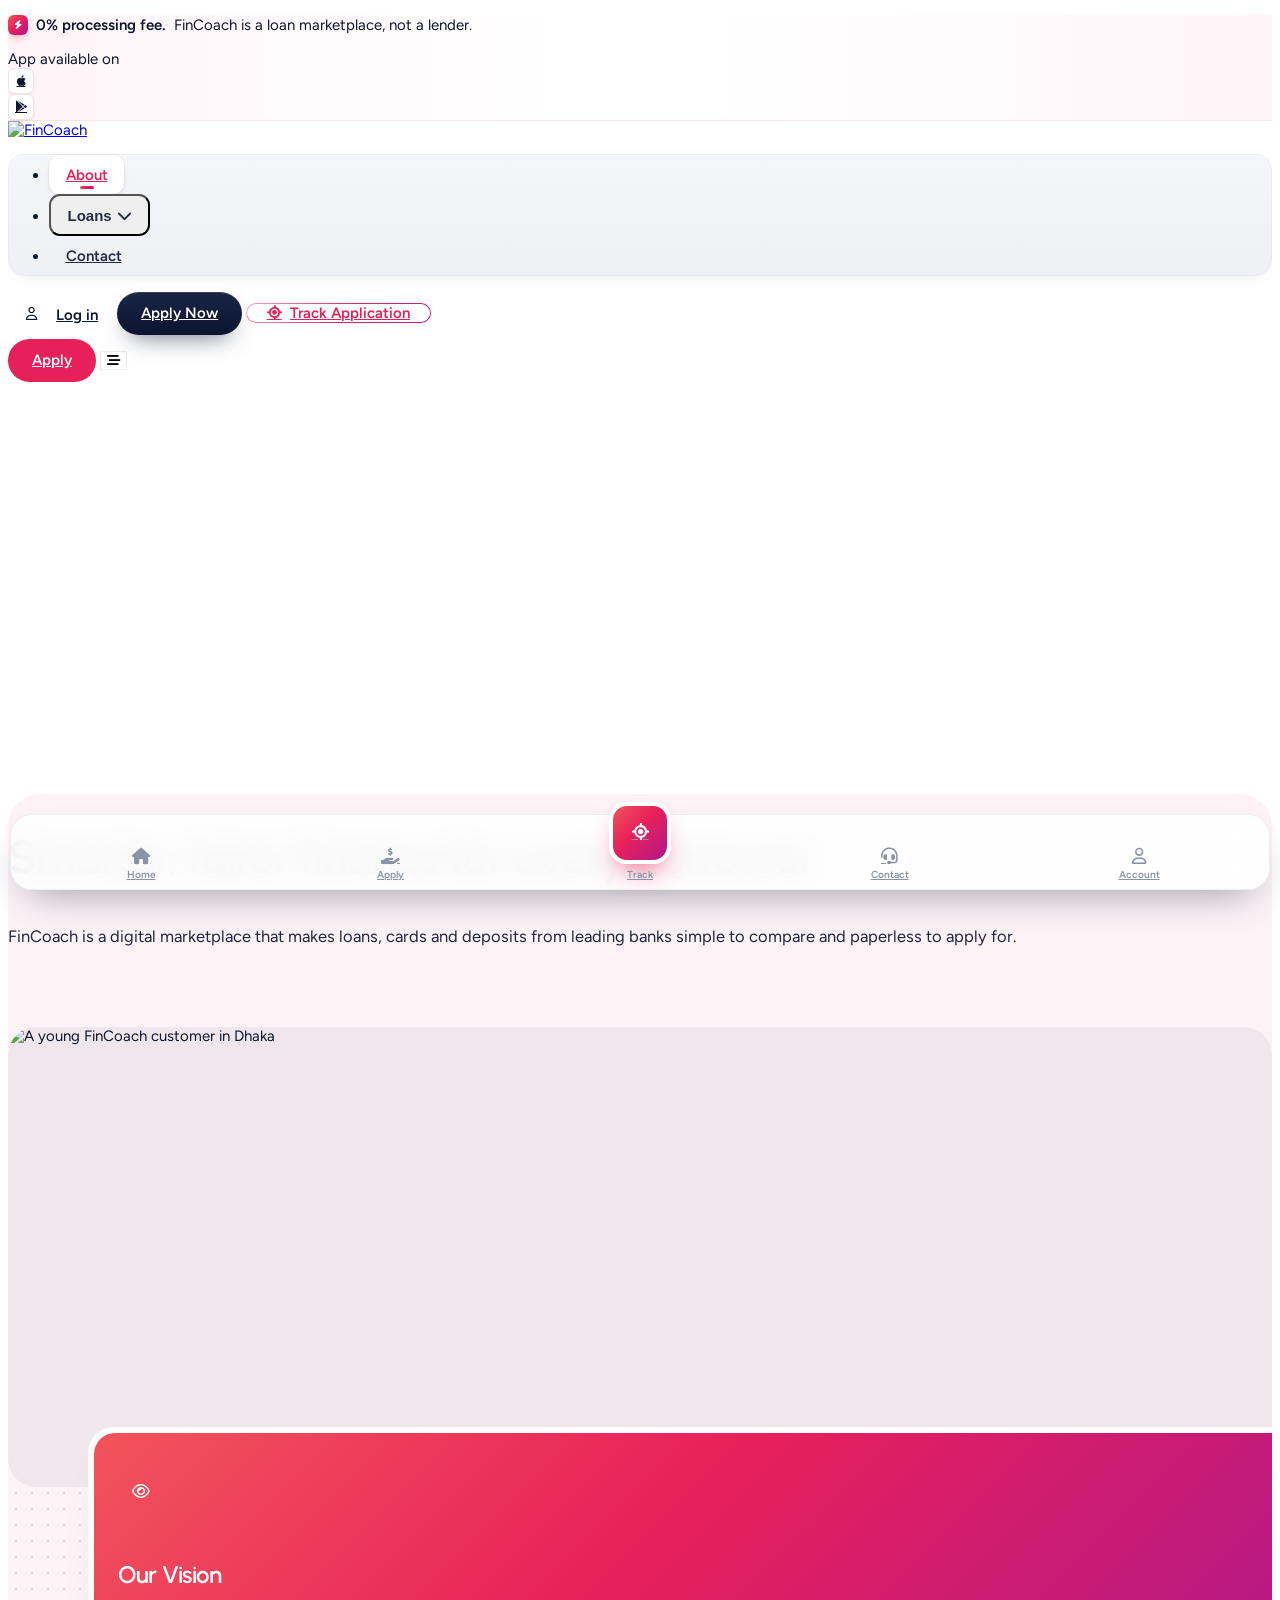
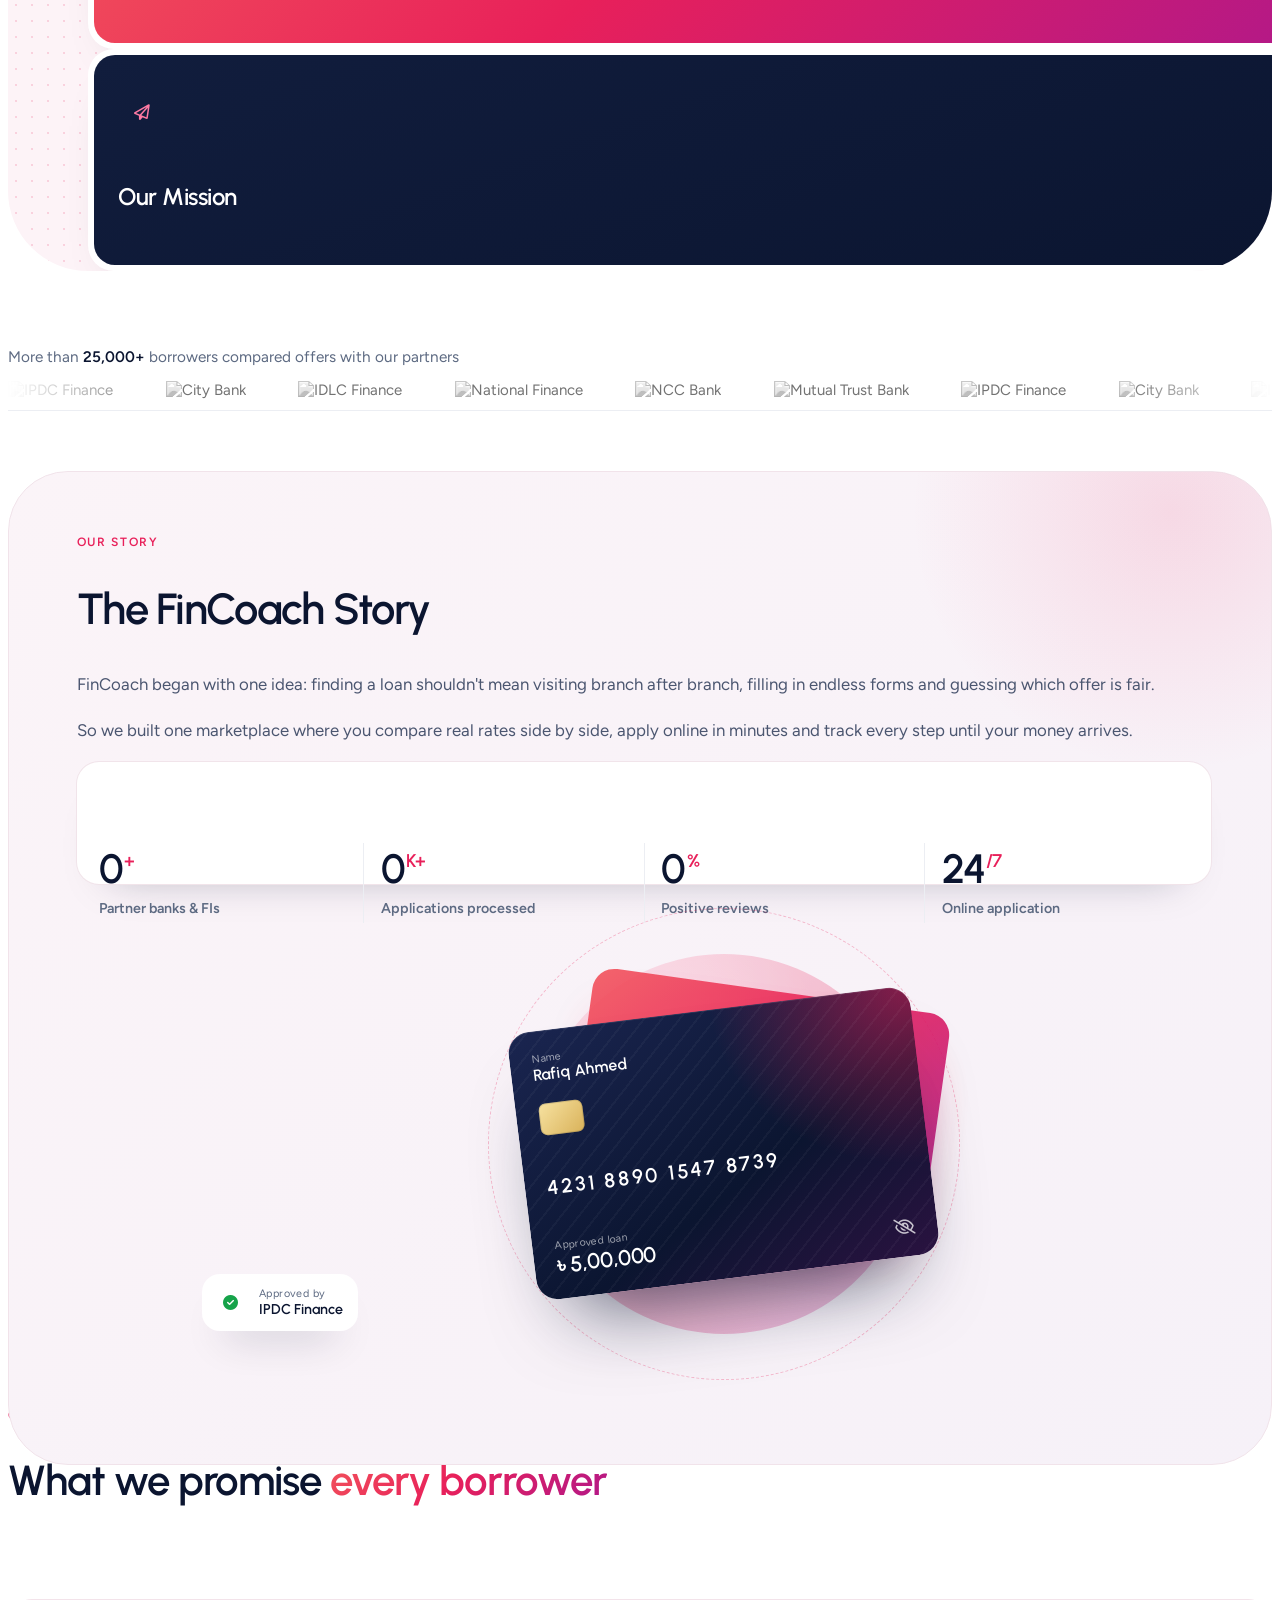
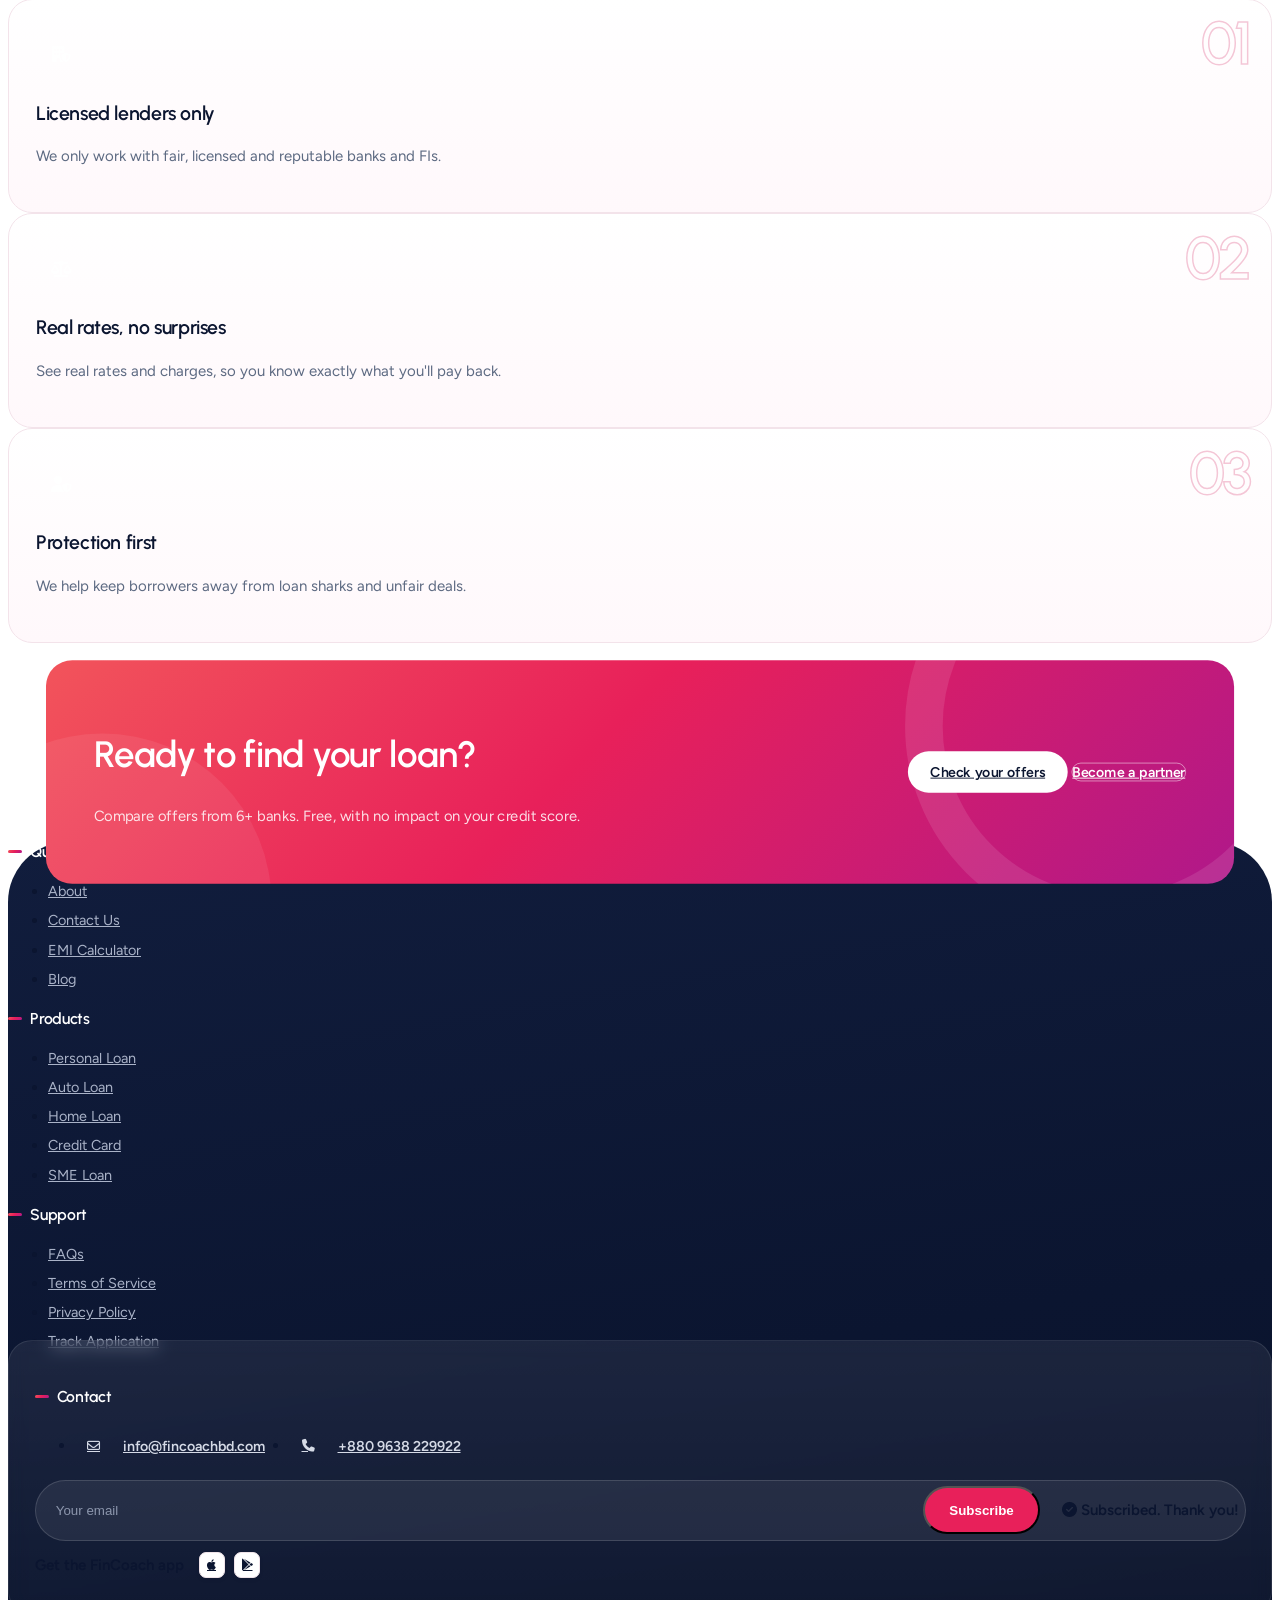
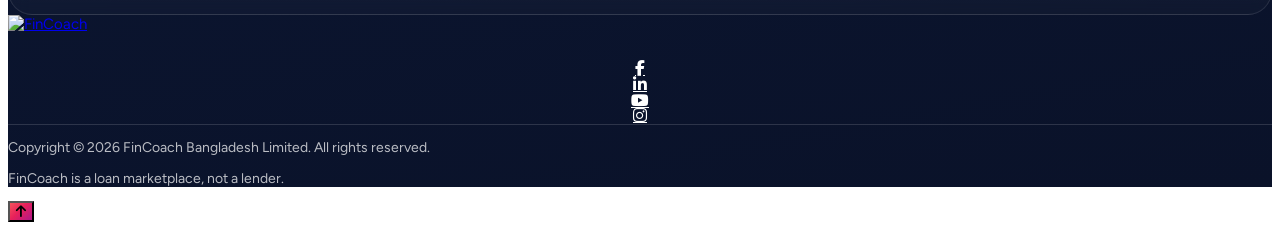
==== commit 19ed0133: "Homepage sections, Bangladeshi photos, icon-only style, Wallex footer shape - How it works: white ou" ====
--- a/about.html
+++ b/about.html
@@ -77,13 +77,13 @@
       <!-- Right -->
       <div class="hidden lg:flex items-center gap-2.5">
         <a href="login.html" class="nav-text-btn" data-login-open><span class="nt-ic"><i class="fa-regular fa-user"></i></span> Log in</a>
-        <a href="apply.html" class="btn btn-dark btn-apply !py-3 !px-6">Apply Now <i class="fa-solid fa-arrow-right"></i></a>
+        <a href="apply.html" class="btn btn-dark btn-apply !py-3 !px-6">Apply Now</a>
         <a href="track.html" class="btn btn-track !py-3"><i class="fa-solid fa-location-crosshairs"></i> <span>Track<span class="hidden xl:inline">&nbsp;Application</span></span></a>
       </div>
 
       <!-- Mobile actions -->
       <div class="lg:hidden flex items-center gap-2">
-        <a href="apply.html" class="btn btn-primary btn-apply-m !py-2.5 !px-4 text-sm">Apply <i class="fa-solid fa-arrow-right text-xs"></i></a>
+        <a href="apply.html" class="btn btn-primary btn-apply-m !py-2.5 !px-4 text-sm">Apply</a>
       <button id="menuOpen" class="nav-burger lg:hidden w-11 h-11 rounded-xl grid place-items-center text-ink" aria-label="Open menu">
         <i class="fa-solid fa-bars-staggered text-lg"></i>
       </button>
@@ -133,7 +133,7 @@
     <button id="menuClose" class="w-10 h-10 rounded-xl bg-[#f2f4f7] grid place-items-center" aria-label="Close menu"><i class="fa-solid fa-xmark text-lg"></i></button>
   </div>
   <div class="flex-1 overflow-y-auto px-5 py-4">
-    <a href="about.html" class="drawer-link"><span class="dl-ic"><i class="fa-solid fa-building"></i></span>About Us<i class="fa-solid fa-arrow-right dl-go"></i></a>
+    <a href="about.html" class="drawer-link"><span class="dl-ic"><i class="fa-solid fa-building"></i></span>About Us</a>
     <div class="acc border-b border-line">
       <button class="acc-head drawer-acc w-full flex items-center justify-between font-head font-bold text-lg"><span class="flex items-center gap-3"><span class="dl-ic"><i class="fa-solid fa-hand-holding-dollar"></i></span>Loans &amp; tools</span> <i class="fa-solid fa-chevron-down acc-chev text-sm"></i></button>
       <div class="acc-body"><div>
@@ -155,11 +155,11 @@
         </div>
       </div></div>
     </div>
-    <a href="contact.html" class="drawer-link"><span class="dl-ic"><i class="fa-solid fa-headset"></i></span>Contact Us<i class="fa-solid fa-arrow-right dl-go"></i></a>
+    <a href="contact.html" class="drawer-link"><span class="dl-ic"><i class="fa-solid fa-headset"></i></span>Contact Us</a>
     <a href="tel:+8809638229922" class="dl-help"><span><i class="fa-solid fa-phone"></i></span><div><small>Need help? Call us</small><b>+880 9638 229922</b></div></a>
   </div>
   <div class="p-5 grid gap-3 border-t border-line">
-    <a href="apply.html" class="btn btn-primary">Apply Now <i class="fa-solid fa-arrow-right"></i></a>
+    <a href="apply.html" class="btn btn-primary">Apply Now</a>
     <div class="grid grid-cols-2 gap-3">
       <a href="login.html" class="btn btn-ghost" data-login-open><i class="fa-regular fa-user"></i> Login</a>
       <a href="track.html" class="btn btn-ghost"><i class="fa-solid fa-location-crosshairs text-brand"></i> Track</a>
@@ -183,7 +183,7 @@
 
       <div class="grid lg:grid-cols-12 gap-5 lg:gap-6 mt-10 md:mt-14">
         <div class="lg:col-span-8 ab10-photo" data-aos="fade-up">
-          <img src="https://images.unsplash.com/photo-1543269865-cbf427effbad?w=1600&q=78&auto=format&fit=crop" alt="Friends comparing loan offers on a laptop in a cafe" />
+          <img src="https://images.unsplash.com/photo-1690037901153-7fd75205941a?w=1600&q=78&auto=format&fit=crop" alt="A young FinCoach customer in Dhaka" />
         </div>
         <div class="lg:col-span-4 grid gap-5 lg:gap-6">
           <div class="ab10-card ab10-card-vision" data-aos="fade-left" data-aos-delay="100">
@@ -308,7 +308,7 @@
         <p>Compare offers from 6+ banks. Free, with no impact on your credit score.</p>
       </div>
       <div class="relative flex flex-col sm:flex-row gap-3 shrink-0">
-        <a href="apply.html" class="btn btn-white !px-7 !py-4">Check your offers <i class="fa-solid fa-arrow-right"></i></a>
+        <a href="apply.html" class="btn btn-white !px-7 !py-4">Check your offers</a>
         <a href="contact.html" class="btn ab8-cta-ghost !px-7 !py-4">Become a partner</a>
       </div>
     </div>
@@ -366,17 +366,16 @@
               <button type="submit" class="btn btn-primary !py-2.5 !px-5" data-label="Subscribe">Subscribe</button>
               <p data-ok class="hidden basis-full mt-2 text-sm font-semibold text-green-400"><i class="fa-solid fa-circle-check"></i> Subscribed. Thank you!</p>
             </form>
-            <p class="mt-6 font-semibold text-white">Get the FinCoach app</p>
-            <div class="flex flex-wrap gap-2 mt-3">
-              <a href="#" class="store-badge"><i class="fa-brands fa-google-play text-xl"></i><div><small>GET IT ON</small><span>Google Play</span></div></a>
-              <a href="#" class="store-badge"><i class="fa-brands fa-apple text-2xl"></i><div><small>Download on the</small><span>App Store</span></div></a>
-            </div>
-          </div>
-        </div>
-      </div>
-
-      <div class="ft2-line mt-12"></div>
-      <div class="pt-8 flex flex-col sm:flex-row items-center justify-between gap-6">
+            <div class="ft2-app mt-6">
+              <p class="font-semibold text-white">Get the FinCoach app</p>
+              <a href="#" class="tb-ic" aria-label="Download on the App Store"><i class="fa-brands fa-apple"></i></a>
+              <a href="#" class="tb-ic" aria-label="Get it on Google Play"><i class="fa-brands fa-google-play"></i></a>
+            </div>
+          </div>
+        </div>
+      </div>
+
+      <div class="ft2-brand mt-14 flex flex-col sm:flex-row items-center justify-between gap-6">
         <a href="index.html" class="footer-logo" aria-label="FinCoach home"><img src="assets/img/fincoach-logo-white.png" alt="FinCoach" /></a>
         <div class="flex items-center gap-3">
           <a href="https://www.facebook.com/FinCoachOfficial" target="_blank" rel="noopener" class="social social-fb" aria-label="Facebook"><i class="fa-brands fa-facebook-f"></i></a>
@@ -385,9 +384,10 @@
           <a href="https://www.instagram.com/FinCoachOfficial" target="_blank" rel="noopener" class="social social-ig" aria-label="Instagram"><i class="fa-brands fa-instagram"></i></a>
         </div>
       </div>
-      <div class="mt-6 flex flex-col md:flex-row justify-between gap-2 text-sm text-[#8d97ad] text-center md:text-left">
+      <div class="ft2-line mt-7"></div>
+      <div class="ft2-copy pt-7 flex flex-col md:flex-row justify-between gap-2 text-center md:text-left">
         <p>Copyright © <span id="yr">2026</span> FinCoach Bangladesh Limited. All rights reserved.</p>
-        <p><i class="fa-solid fa-location-dot text-[#ff9ec0] mr-1.5"></i>Navana DH Tower, Level 8, 6 Panthapath, Dhaka 1215</p>
+        <p>FinCoach is a loan marketplace, not a lender.</p>
       </div>
     </div>
   </div>
@@ -422,7 +422,7 @@
         <a href="login.html" class="font-bold text-brand hover:underline">Forgot password?</a>
       </div>
       <p class="lm-err hidden mt-3 text-sm font-semibold text-red-500"><i class="fa-solid fa-circle-exclamation"></i> Please fill in all fields.</p>
-      <button type="submit" class="btn btn-primary w-full !py-4 text-lg mt-5">Log in <i class="fa-solid fa-arrow-right"></i></button>
+      <button type="submit" class="btn btn-primary w-full !py-4 text-lg mt-5">Log in</button>
       <div class="divider my-5">or</div>
       <a href="login.html" class="social-btn w-full"><i class="fa-solid fa-mobile-screen-button text-brand"></i> Log in with OTP</a>
     </form>
@@ -435,7 +435,7 @@
       </div>
       <label class="flex items-start gap-3 mt-4 text-muted cursor-pointer text-[15px]"><input type="checkbox" required class="mt-1 w-4 h-4 accent-[#e8205a]" /><span>I agree to the <a href="terms.html" class="font-semibold text-ink underline">Terms</a> and <a href="privacy.html" class="font-semibold text-ink underline">Privacy Policy</a>.</span></label>
       <p class="lm-err hidden mt-3 text-sm font-semibold text-red-500"><i class="fa-solid fa-circle-exclamation"></i> Please complete all fields and accept the terms.</p>
-      <button type="submit" class="btn btn-primary w-full !py-4 text-lg mt-5">Create account <i class="fa-solid fa-arrow-right"></i></button>
+      <button type="submit" class="btn btn-primary w-full !py-4 text-lg mt-5">Create account</button>
     </form>
 
     <div class="lm-pane text-center py-4" id="lmDone">
--- a/assets/css/style.css
+++ b/assets/css/style.css
@@ -3911,3 +3911,143 @@
 .home #products .lc2 { min-height: 250px; padding: 1.5rem 1.4rem 1.4rem; }
 .home #products .lc2-img { width: 46%; right: -12px; bottom: -12px; }
 .home #products .lc2 > p { max-width: 85%; }
+
+/* Home — How it works, card 2: one bank at a time, same box size as "Loan amount" */
+.hw-rot { position: relative; display: grid; align-items: center; min-height: 63px; overflow: hidden; }
+.hw-rot > .hw-row { grid-area: 1 / 1; opacity: 0; transform: translateY(14px); box-shadow: none; background: none; transition: opacity .45s ease, transform .55s cubic-bezier(.2,.8,.2,1); }
+.hw-rot > .hw-row.is-on { opacity: 1; transform: none; }
+.hw-rot > .hw-row.is-out { opacity: 0; transform: translateY(-14px); }
+.hw-rot .hw-row b { color: var(--brand); }
+.hw-rot .hw-row i { background: var(--tint); color: var(--brand); }
+
+/* Home — How it works cards: white with a thin outline, black text, no icon box */
+.home .hw-step, .home .hw-step:hover { background: #fff; border: 1px solid #e6e9f2; backdrop-filter: none; -webkit-backdrop-filter: none; transform: none; }
+.home .hw-num { background: none; -webkit-background-clip: border-box; background-clip: border-box; color: var(--ink); }
+.home .hw-step h3 { color: var(--ink); }
+.home .hw-step > p { color: #3b4560; }
+.home .hw-ui > * { background: #f5f7fb; border: 1px solid #e9ecf3; box-shadow: none; }
+.hw-rot .hw-row-ok i { background: #dcfce7; color: #16a34a; }
+
+/* Home — Mobile app: circle icons, no shadows on the chip, card and download box */
+.home .ap3-chip > span, .home .ap2-qa { border-radius: 50%; }
+.home .ap3-chip, .home .ap3-dl, .home .ap2-card, .home .ap2-qa { box-shadow: none; }
+.home .ap3-chip { border: 1px solid #eef0f5; }
+
+/* Site-wide — no dot before small labels like "Mobile app" */
+.eyebrow::before { content: none; display: none; }
+
+/* Home — Mobile app: phone centred in the pink circle, loan icons orbit on the dashed ring */
+.home .ap3-visual .ap2-phone { z-index: 2; top: 52%; left: 50%; margin-left: 0; translate: -50% -50%; }
+.ap2-orbit { position: absolute; z-index: 1; left: 50%; top: 52%; width: min(520px, 92vw); aspect-ratio: 1; transform: translate(-50%, -50%); pointer-events: none;
+  --r: calc(min(520px, 92vw) * .46); }
+.ap2-orbit > i { position: absolute; left: 50%; top: 50%; width: 0; height: 0; transform: rotate(var(--a)) translateX(var(--r)); animation: apOrbit 40s linear infinite; }
+.ap2-orbit b { display: block; animation: apOrbitUp 40s linear infinite; }
+.ap2-orbit span { position: absolute; left: -23px; top: -23px; width: 46px; height: 46px; border-radius: 50%; display: grid; place-items: center;
+  background: #fff; border: 1px solid #f6d5e0; color: var(--brand); font-size: 1rem; }
+.ap2-orbit em { font-style: normal; }
+@keyframes apOrbit { from { transform: rotate(var(--a)) translateX(var(--r)); } to { transform: rotate(calc(var(--a) + 360deg)) translateX(var(--r)); } }
+@keyframes apOrbitUp { from { transform: rotate(calc(var(--a) * -1)); } to { transform: rotate(calc(var(--a) * -1 - 360deg)); } }
+@media (max-width: 639px) { .ap2-orbit span { width: 38px; height: 38px; left: -19px; top: -19px; font-size: .85rem; } }
+@media (prefers-reduced-motion: reduce) { .ap2-orbit > i, .ap2-orbit b { animation: none; } .ap2-orbit b { transform: rotate(calc(var(--a) * -1)); } }
+
+/* Site-wide — buttons: solid colour first, gradient on hover; no glow */
+.btn-primary { background: var(--brand) !important; box-shadow: none !important; }
+.btn-primary:hover { background: var(--grad) !important; box-shadow: none !important; }
+
+/* Home — EMI calculator: no shadows */
+.emi2 { box-shadow: 0 0 0 1px #eef0f4 !important; }
+.emi2-types { box-shadow: none; }
+.emi2-types button.active { background: var(--brand); box-shadow: none; }
+.emi2-box, .emi2-box:focus-within { box-shadow: none; }
+.emi2-ic { box-shadow: none; }
+.emi2-gauge svg { filter: none; }
+input[type=range].emi2-rng::-webkit-slider-thumb,
+input[type=range].emi2-rng:hover::-webkit-slider-thumb,
+input[type=range].emi2-rng:focus-visible::-webkit-slider-thumb { box-shadow: inset 0 0 0 7px #e8205a; }
+input[type=range].emi2-rng::-moz-range-thumb { box-shadow: none; }
+
+/* Stats card — no shadow, just a thin border */
+.st4 { box-shadow: 0 0 0 1px #eceef3 !important; }
+
+/* ==========================================================
+   Site-wide — icons only: no background box behind decorative icons
+   (icon-only buttons such as arrows, back-to-top and the menu keep theirs)
+   ========================================================== */
+:is(.mm-ic, .ic-wrap, .dl-ic, .nt-ic, .emi2-ic, .ol-ic, .tr2-ic, .st4-ic, .lp2-help-ic, .ap2-qa, .lp2-step-ic, .c-icon,
+    .ap5-yn-ic, .ab8-val-ic, .ct5-ic, .ab10-card-ic, .ps3-tip-ic, .hs-chip-ic, .hs-store, .tw4-q, .hw-ic, .ap2-orbit span),
+:is(.mm-ic, .ic-wrap, .dl-ic, .st4-ic, .emi2-ic, .ap2-qa):hover,
+.ap3-chip > span, .hs-eyebrow i, .hw-rot i, .mm-link:hover .mm-ic, .st4-item:hover .st4-ic, .nav-text-btn:hover .nt-ic,
+:where(span, div, a):not(.btn):not(.mn-fab):is(.grid.place-items-center):has(> i:only-child) {
+  background: none !important; box-shadow: none !important; border-color: transparent !important; backdrop-filter: none !important; -webkit-backdrop-filter: none !important;
+}
+.ec2-hl i, .lg2-switch > i:first-child, .ap5-sn, .ap5-steps li.is-active .ap5-sn, .ap5-steps li.is-done .ap5-sn { background: none !important; box-shadow: none !important; }
+/* icons that were white on a coloured box now take the brand colour */
+.hs-eyebrow i, .hs-chip-ic, .dl-ic, .ct5-ic, .lp2-step-ic, .c-icon, .lg2-switch > i:first-child, .ec2-hl i,
+.ap5-steps li.is-active .ap5-sn, :where(span, div):not(.btn):not(.mn-fab).text-white:is(.grid.place-items-center):has(> i:only-child) { color: var(--brand) !important; }
+.hs-store { color: var(--ink) !important; }
+/* more icon boxes → icon only */
+:is(.ap5-call, .ap5-side-ic, .ct5-act, .ec2-ex-ic, .ec2-tip-ic, .lp2-feat-ic, .lp2-other-ic, .lp3-pill-ic, .ps3-act, .share-ic, .social),
+:is(.ap5-call, .ap5-side-ic, .ct5-act, .lp2-other-ic, .ps3-act, .share-ic, .social):hover,
+.ap5-type > span > i, .ap5-type.is-on > span > i, .ap5-video > span, .ap5-why > span, .ct7-rows > div > i, .dl-help > span, .el2-doc > i, .el2-result > span,
+.fcx-chip-pill > span, .fq2-contact > i, .lg2-glance-g div > span, .of-perks > li > i, .ps2-docs > div > i, .tw4-chip > span, .ft2-list a > span {
+  background: none !important; box-shadow: none !important; border-color: transparent !important;
+}
+.ft2-contact a > span, .ft2-contact a:hover > span { background: none !important; box-shadow: none !important; border-color: transparent !important; }
+.social, .ft2-contact a > span { color: inherit; }
+.lp2-feat-ic { color: var(--brand) !important; }
+a.share-ic.share-ic { background: none !important; color: var(--brand) !important; }
+.home .social, footer .social { color: var(--brand) !important; }
+.ap5-mbar-ic, .ap5-side-ic, .ap5-type > span > i { background: none !important; box-shadow: none !important; color: var(--brand) !important; }
+
+/* Footer — plain navy, no purple corner glow or box shadow */
+.ft2 { background: linear-gradient(170deg, #111d3d 0%, #0b1530 55%, #0a1229 100%) !important; box-shadow: none !important; }
+.ft2-box { box-shadow: none !important; }
+
+/* ==========================================================
+   Footer v3 — Wallex shape: big rounded top corners, flat bottom,
+   link columns, logo + socials, line, copyright row
+   ========================================================== */
+.fw-wrap { padding: 0 10px; margin-top: 2rem; }
+.fw { position: relative; overflow: hidden; color: #fff; background: #0b1530; border-radius: 60px 60px 0 0; }
+.fw::before { content: ""; position: absolute; inset: 0 0 auto 0; height: 220px; pointer-events: none;
+  background-image: radial-gradient(rgba(255,255,255,.07) 1px, transparent 1.2px); background-size: 16px 16px;
+  -webkit-mask-image: linear-gradient(180deg, #000, transparent); mask-image: linear-gradient(180deg, #000, transparent); }
+.fw-in { position: relative; max-width: 1180px; margin: 0 auto; padding: 5.5rem 1.25rem 2.5rem; }
+.fw-cols { display: grid; grid-template-columns: repeat(2, minmax(0, 1fr)); gap: 2.5rem 1.5rem; }
+@media (min-width: 1024px) { .fw-cols { grid-template-columns: 1fr 1fr 1fr 1.3fr; gap: 2rem; } }
+.fw-h { font-family: "Urbanist", sans-serif; font-weight: 600; font-size: 16px; color: #fff; letter-spacing: 0; margin-bottom: 1.1rem; }
+.fw-h-2 { margin-top: 1.9rem; }
+.fw-list { display: grid; gap: .75rem; }
+.fw-list a { display: inline-flex; align-items: center; gap: .6rem; font-size: 15px; color: rgba(255,255,255,.72); transition: color .2s; }
+.fw-list a:hover { color: #fff; }
+.fw-list i { color: #fff; font-size: .9rem; }
+.fw-badges { display: flex; flex-wrap: wrap; gap: .5rem; }
+.fw-badges img { height: 40px; width: auto; display: block; }
+.fw-brand { margin-top: 4.5rem; padding-bottom: 1.6rem; border-bottom: 1px solid rgba(255,255,255,.14); display: flex; flex-wrap: wrap; align-items: center; justify-content: space-between; gap: 1.25rem; }
+.fw-logo img { height: 38px; width: auto; display: block; filter: brightness(0) invert(1); }
+.fw-social { display: flex; align-items: center; gap: 1.6rem; }
+.fw-social a { color: #fff; font-size: 1.05rem; transition: opacity .2s; }
+.fw-social a:hover { opacity: .7; }
+.fw-bottom { padding-top: 1.6rem; display: flex; flex-wrap: wrap; justify-content: space-between; gap: .5rem 1.5rem; font-size: 14px; color: rgba(255,255,255,.72); }
+@media (max-width: 767px) { .fw { border-radius: 32px 32px 0 0; } .fw-in { padding-top: 3.5rem; } .fw-brand { margin-top: 3rem; } .fw-bottom { flex-direction: column; } }
+
+/* "App available on" — real store badges, sized to the line */
+a.store-mini, a.store-mini:hover { width: auto !important; height: auto !important; padding: 0 !important; border: 0 !important; border-radius: 0 !important; background: none !important; box-shadow: none !important; transform: none; display: inline-flex; transition: opacity .2s; }
+a.store-mini:hover { opacity: .85; }
+a.store-mini img { display: block; width: auto; height: 36px; }
+.topbar a.store-mini img { height: 24px; }
+
+/* Footer bottom strip — Wallex style */
+.ft2 .ft2-line { height: 1px; background: rgba(255,255,255,.14) !important; }
+.ft2 .social, .ft2 .social:hover { width: auto; height: auto; color: #fff !important; background: none !important; border: 0 !important; box-shadow: none !important; font-size: 1.05rem; transform: none; }
+.ft2 .social:hover { opacity: .7; }
+.ft2-brand > div { gap: 1.6rem !important; }
+.ft2-copy { font-size: 14px; color: rgba(255,255,255,.72); }
+.ft2-app { display: flex; flex-wrap: wrap; align-items: center; gap: .6rem; }
+.ft2-app p { margin-right: .4rem; }
+.ft2-app a.store-mini img { height: 24px; }
+
+/* Footer — Wallex shape: big rounded top corners, flat bottom to the page edge */
+footer:has(> .ft2) { padding-bottom: 0 !important; }
+.ft2.panel { border-radius: 60px 60px 0 0 !important; }
+@media (max-width: 767px) { .ft2.panel { border-radius: 32px 32px 0 0 !important; } }
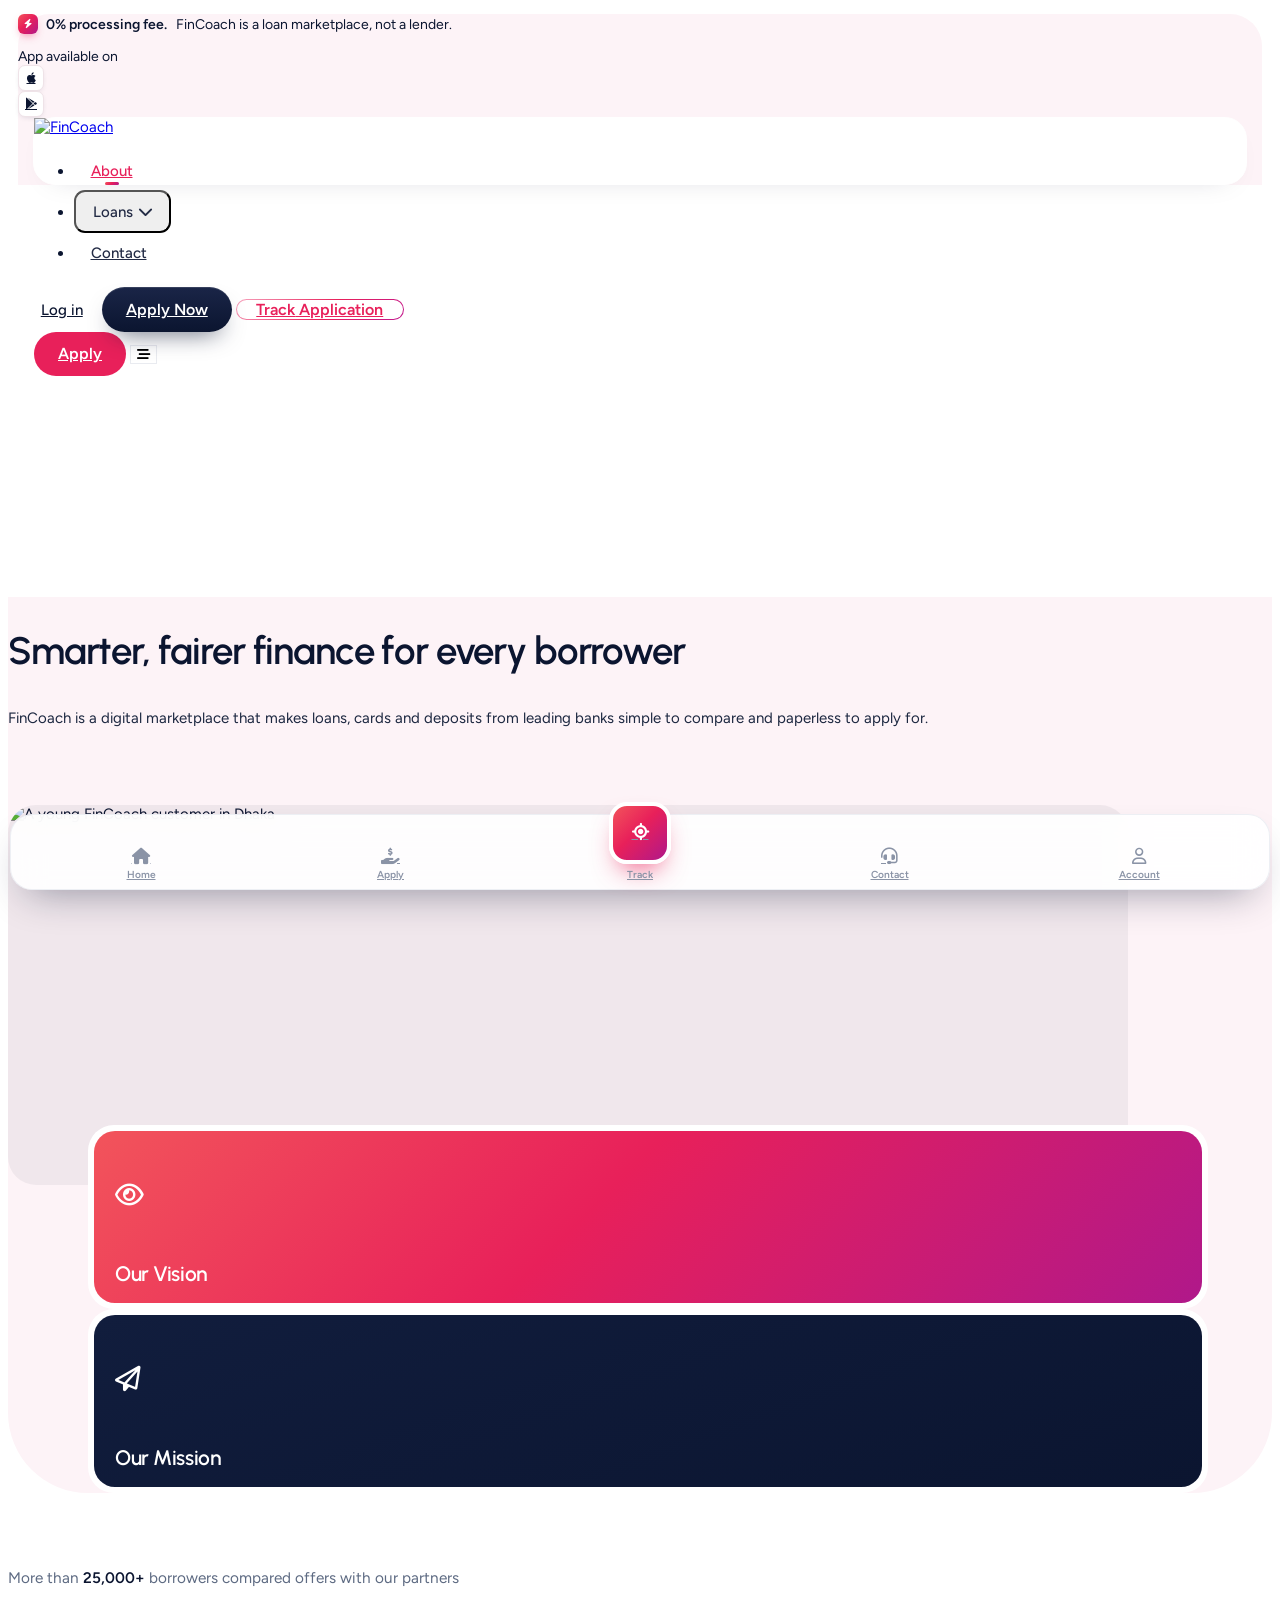
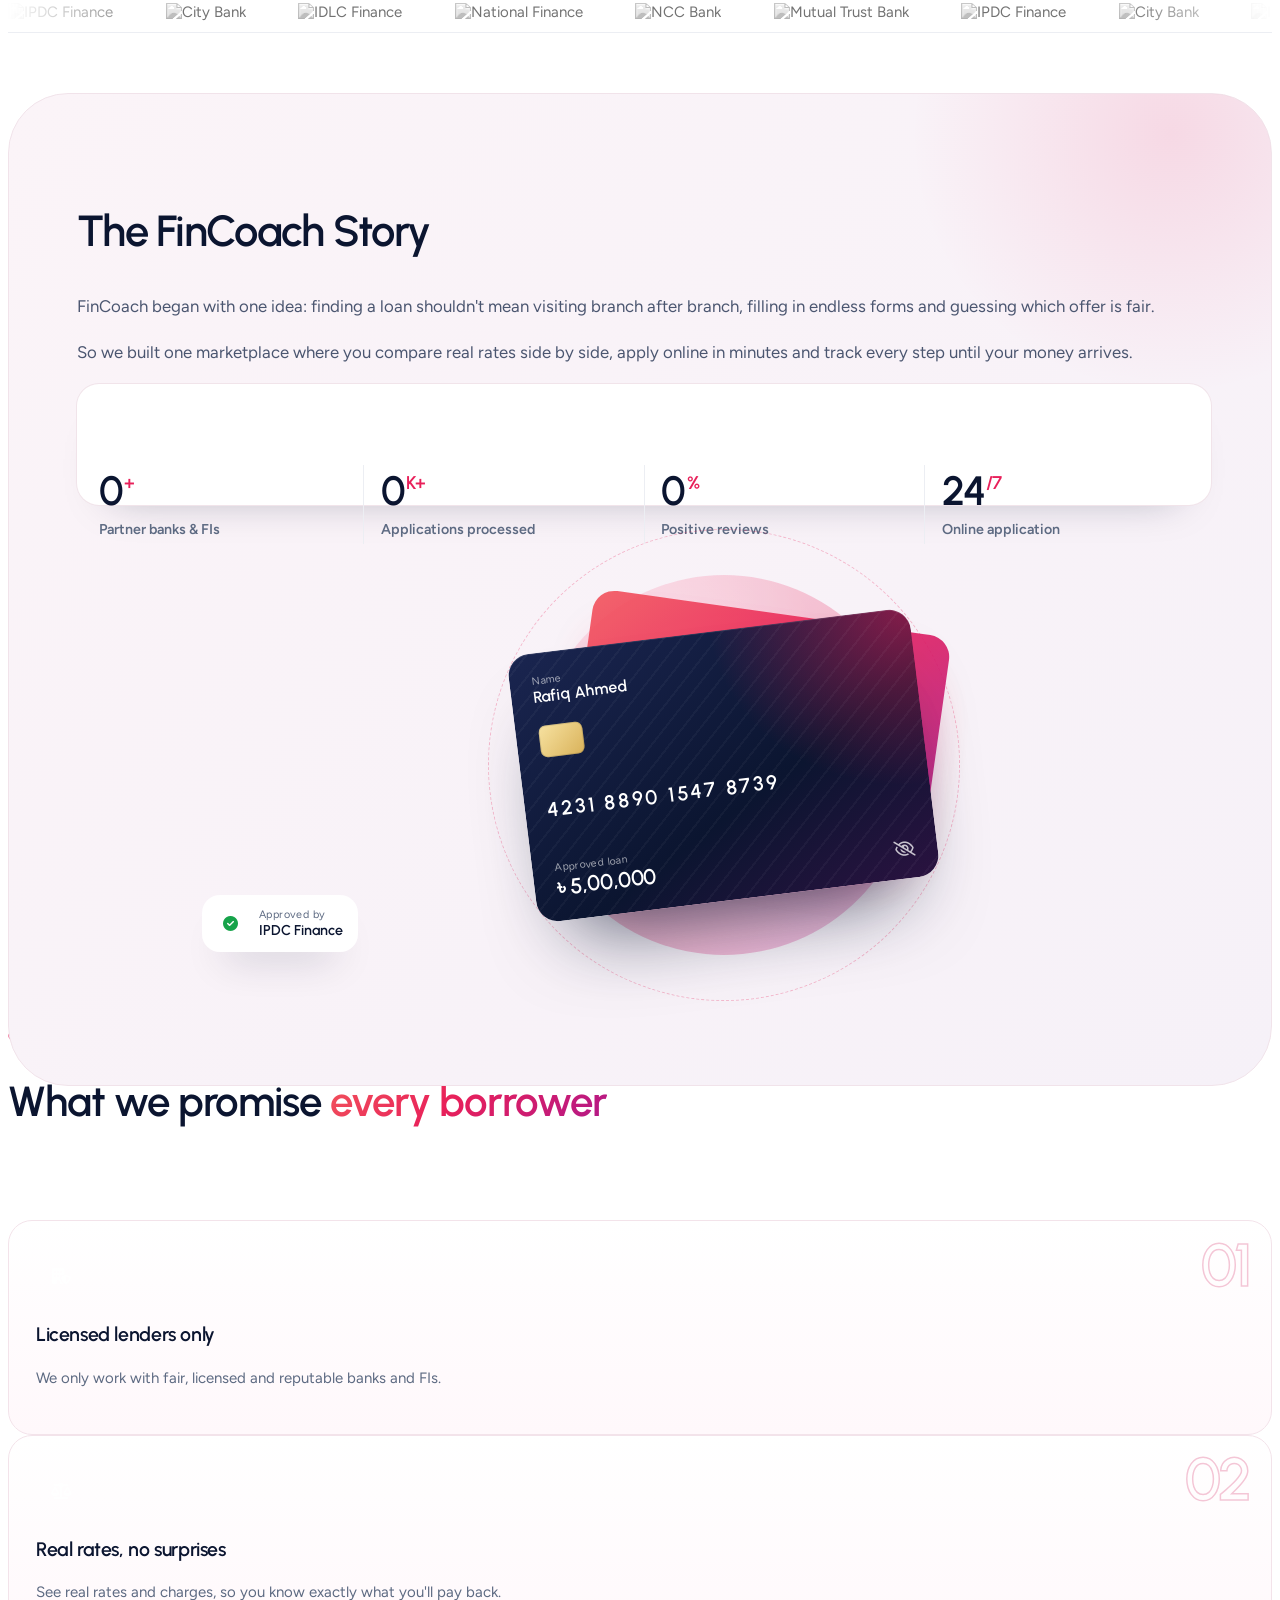
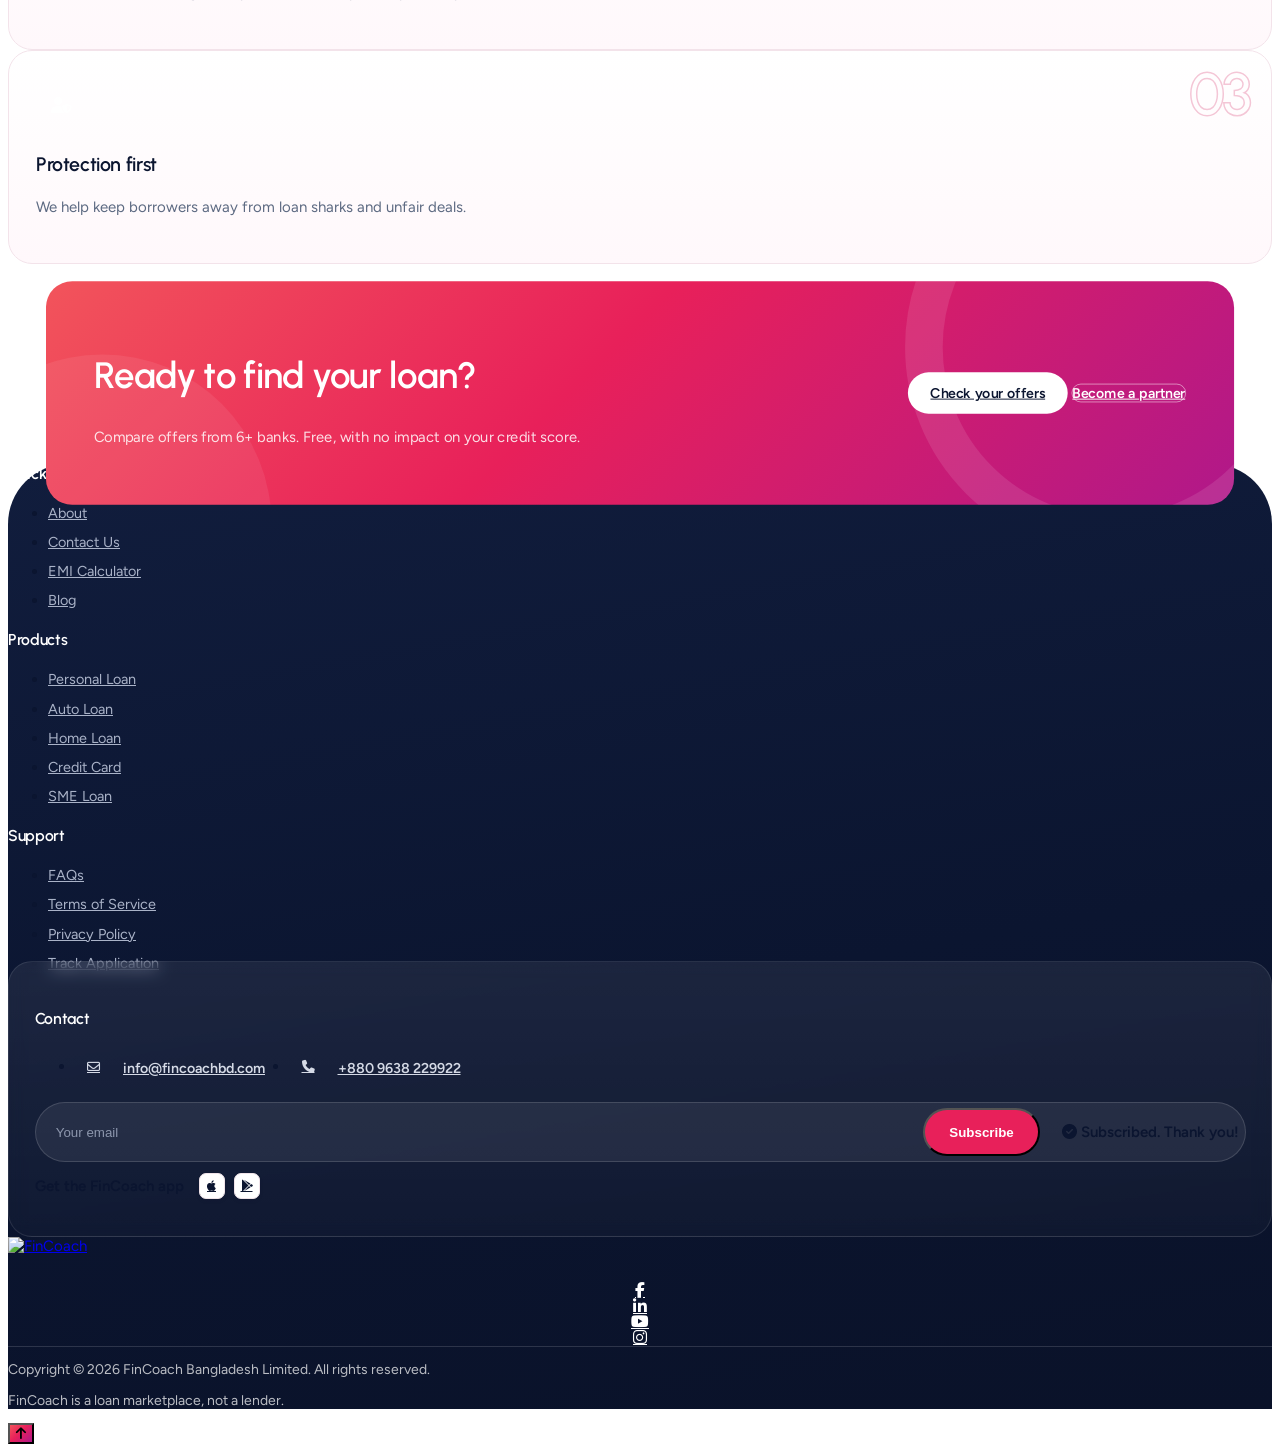
==== commit 1113d93d: "Header on all pages, Wallex contact/about heroes, Track page cleanup, popup-only login - Homepage he" ====
--- a/about.html
+++ b/about.html
@@ -37,7 +37,7 @@
   <link rel="stylesheet" href="https://cdnjs.cloudflare.com/ajax/libs/aos/2.3.4/aos.css" />
   <link rel="stylesheet" href="assets/css/style.css" />
 </head>
-<body class="font-body">
+<body class="font-body wnav">
 
 <!-- =========================================================
      HEADER — announcement bar + navbar (LoanTube layout)
@@ -76,9 +76,9 @@
 
       <!-- Right -->
       <div class="hidden lg:flex items-center gap-2.5">
-        <a href="login.html" class="nav-text-btn" data-login-open><span class="nt-ic"><i class="fa-regular fa-user"></i></span> Log in</a>
+        <a href="#" class="nav-text-btn" data-login-open>Log in</a>
         <a href="apply.html" class="btn btn-dark btn-apply !py-3 !px-6">Apply Now</a>
-        <a href="track.html" class="btn btn-track !py-3"><i class="fa-solid fa-location-crosshairs"></i> <span>Track<span class="hidden xl:inline">&nbsp;Application</span></span></a>
+        <a href="track.html" class="btn btn-track !py-3"><span>Track<span class="hidden xl:inline">&nbsp;Application</span></span></a>
       </div>
 
       <!-- Mobile actions -->
@@ -113,7 +113,7 @@
           <div class="rounded-[24px] bg-brand-tint p-6 relative overflow-hidden h-full mega-app">
             <div class="absolute -right-10 -top-10 w-44 h-44 rounded-full bg-grad opacity-10"></div>
             <img src="assets/img/fincoach-logo.png" alt="FinCoach" class="h-8 relative" />
-            <p class="mt-3 font-semibold leading-relaxed text-ink max-w-xs relative">Apply for your loan and track every step from your phone.</p>
+            <p class="mt-3 font-semibold leading-relaxed text-ink max-w-xs relative">App to apply and manage your loan</p>
             <div class="mega-badges relative">
               <a href="#" aria-label="Get it on Google Play"><img src="assets/img/badge-google-play.svg" alt="Get it on Google Play" /></a>
               <a href="#" aria-label="Download on the App Store"><img src="assets/img/badge-app-store.svg" alt="Download on the App Store" /></a>
@@ -161,7 +161,7 @@
   <div class="p-5 grid gap-3 border-t border-line">
     <a href="apply.html" class="btn btn-primary">Apply Now</a>
     <div class="grid grid-cols-2 gap-3">
-      <a href="login.html" class="btn btn-ghost" data-login-open><i class="fa-regular fa-user"></i> Login</a>
+      <a href="#" class="btn btn-ghost" data-login-open><i class="fa-regular fa-user"></i> Login</a>
       <a href="track.html" class="btn btn-ghost"><i class="fa-solid fa-location-crosshairs text-brand"></i> Track</a>
     </div>
   </div>
@@ -397,14 +397,12 @@
 
 
 <!-- Login / Register popup -->
-<div id="loginModal" class="lm" role="dialog" aria-modal="true" aria-labelledby="lmTitle" aria-hidden="true">
+<div id="loginModal" class="lm" role="dialog" aria-modal="true" aria-label="Log in or create an account" aria-hidden="true">
   <div class="lm-backdrop" data-lm-close></div>
   <div class="lm-box">
     <button type="button" class="lm-close" data-lm-close aria-label="Close"><i class="fa-solid fa-xmark"></i></button>
     <div class="text-center">
-      <img src="assets/img/fincoach-logo.png" alt="FinCoach" class="h-8 mx-auto" />
-      <h2 id="lmTitle" class="mt-5 font-head font-extrabold text-[1.7rem] leading-tight">Log in to your account</h2>
-      <p class="mt-1.5 text-muted" id="lmSub">Track applications and manage your offers.</p>
+      <img src="assets/img/fincoach-logo.png" alt="FinCoach" class="h-9 mx-auto" />
     </div>
     <div class="auth-tabs mt-6" id="lmTabs">
       <span class="tab-pill"></span>
@@ -419,12 +417,10 @@
       </div>
       <div class="flex items-center justify-between mt-4 text-[15px]">
         <label class="flex items-center gap-2 text-muted font-semibold cursor-pointer"><input type="checkbox" class="w-4 h-4 accent-[#e8205a]" checked /> Remember me</label>
-        <a href="login.html" class="font-bold text-brand hover:underline">Forgot password?</a>
+        <a href="contact.html" class="font-bold text-brand hover:underline">Forgot password?</a>
       </div>
       <p class="lm-err hidden mt-3 text-sm font-semibold text-red-500"><i class="fa-solid fa-circle-exclamation"></i> Please fill in all fields.</p>
       <button type="submit" class="btn btn-primary w-full !py-4 text-lg mt-5">Log in</button>
-      <div class="divider my-5">or</div>
-      <a href="login.html" class="social-btn w-full"><i class="fa-solid fa-mobile-screen-button text-brand"></i> Log in with OTP</a>
     </form>
 
     <form class="lm-pane mt-6" id="lmRegister" novalidate>
@@ -447,7 +443,6 @@
         <a href="track.html" class="btn btn-ghost">Track</a>
       </div>
     </div>
-    <p class="mt-6 text-center text-xs text-muted"><i class="fa-solid fa-lock text-brand"></i> Secured with 256-bit encryption</p>
   </div>
 </div>
 
@@ -456,7 +451,7 @@
   <a href="apply.html" data-nav="apply"><i class="fa-solid fa-hand-holding-dollar"></i><span>Apply</span></a>
   <a href="track.html" data-nav="track" class="mn-main"><span class="mn-fab"><i class="fa-solid fa-location-crosshairs"></i></span><span>Track</span></a>
   <a href="contact.html" data-nav="contact"><i class="fa-solid fa-headset"></i><span>Contact</span></a>
-  <a href="login.html" data-nav="login" data-login-open><i class="fa-regular fa-user"></i><span>Account</span></a>
+  <a href="#" data-nav="login" data-login-open><i class="fa-regular fa-user"></i><span>Account</span></a>
 </nav>
 <script src="https://cdnjs.cloudflare.com/ajax/libs/aos/2.3.4/aos.js"></script>
 <script src="assets/js/main.js"></script>
--- a/assets/css/style.css
+++ b/assets/css/style.css
@@ -3845,12 +3845,12 @@
 .home #products .max-w-2xl { max-width: 56rem; }
 
 /* Home — Loans mega menu: no icon boxes, tighter gaps */
-.home .mega > div { padding-top: 1.5rem; padding-bottom: 1.5rem; gap: 2rem; }
-.home .mega > div > div:first-child { gap: 3rem; padding-right: 2.5rem; }
-.home .mega h4 { margin-bottom: .4rem; }
-.home .mega .mm-link { min-width: 0; gap: .6rem; padding: .4rem .6rem; }
-.home .mm-ic, .home .mm-link:hover .mm-ic { width: auto; height: auto; border-radius: 0; background: none; color: var(--brand); }
-.home .mega-app { padding: 1.5rem 1.75rem; }
+.wnav .mega > div { padding-top: 1.5rem; padding-bottom: 1.5rem; gap: 2rem; }
+.wnav .mega > div > div:first-child { gap: 3rem; padding-right: 2.5rem; }
+.wnav .mega h4 { margin-bottom: .4rem; }
+.wnav .mega .mm-link { min-width: 0; gap: .6rem; padding: .4rem .6rem; }
+.wnav .mm-ic, .wnav .mm-link:hover .mm-ic { width: auto; height: auto; border-radius: 0; background: none; color: var(--brand); }
+.wnav .mega-app { padding: 1.5rem 1.75rem; }
 
 /* Site-wide — no little line before section labels */
 .ab5-kicker > span:empty { display: none; }
@@ -4051,3 +4051,126 @@
 footer:has(> .ft2) { padding-bottom: 0 !important; }
 .ft2.panel { border-radius: 60px 60px 0 0 !important; }
 @media (max-width: 767px) { .ft2.panel { border-radius: 32px 32px 0 0 !important; } }
+
+/* Home — while scrolling, the header strip is plain white (one colour with the nav bar) */
+.home .nav-wrap.scrolled { background: #fff !important; }
+
+
+/* ==========================================================
+   All pages — homepage header: hero colour behind top bar + nav as one
+   rounded shape, nav in a white bar; slimmer white bar
+   ========================================================== */
+.wnav .nav-wrap { margin: 10px 10px 0; border-radius: 32px 32px 0 0; background: #fff6f9; transition: border-radius .3s, box-shadow .3s, background .3s; }
+.wnav .nav-wrap.scrolled { border-radius: 0 0 24px 24px; background: #fff !important; }
+.wnav .topbar { background: transparent; border-bottom: 0; font-size: 14px; }
+.wnav .nav-wrap > nav::after { content: none; }
+.wnav .nav-wrap > nav > div:first-child { height: 60px; background: #fff; border: 1px solid #fff; border-radius: 22px; box-shadow: 0 10px 30px -22px rgba(11,21,48,.25); }
+@media (min-width: 768px) { .wnav .nav-wrap > nav > div:first-child { height: 66px; } }
+@media (max-width: 1439px) { .wnav .nav-wrap > nav > div:first-child { margin-left: 1rem; margin-right: 1rem; } }
+.wnav .nav-pill { background: transparent; border: 0; box-shadow: none; }
+.wnav .nav-link, .wnav .nav-text-btn { font-family: "Figtree", sans-serif; font-weight: 500; font-size: 15px; }
+.wnav .nav-link.active, .wnav .has-mega.open .nav-link { background: transparent; box-shadow: none; }
+/* the page hero continues the same shape under the header */
+.wnav main > section:first-of-type { padding-top: 0 !important; }
+.wnav main > section:first-of-type > div:first-child { border-top-left-radius: 0 !important; border-top-right-radius: 0 !important; }
+.wnav:has(.ab10-hero) .nav-wrap:not(.scrolled) { background: #fdf3f7; }
+/* loan page has a dark hero: keep the header as its own rounded pink strip */
+.wnav:has(.ab9-hero) .nav-wrap:not(.scrolled) { border-radius: 32px; }
+.wnav:has(.ab9-hero) main > section:first-of-type { padding-top: 10px !important; }
+.wnav:has(.ab9-hero) main > section:first-of-type > div:first-child { border-top-left-radius: 32px !important; border-top-right-radius: 32px !important; }
+.wnav .nav-wrap .btn { font-family: "Figtree", sans-serif; font-weight: 600; font-size: 16px; }
+
+/* ==========================================================
+   About / Contact hero — Wallex proportions: narrower content, 380px photo,
+   compact Vision/Mission cards, dots only in one band at the bottom
+   ========================================================== */
+.ab10-hero > div.relative { max-width: 1120px; }
+.ab10-h1 { font-size: clamp(2rem, 3vw, 2.75rem); line-height: 1.18; }
+.ab10-lead { font-size: 1rem; line-height: 1.6; }
+@media (min-width: 1024px) {
+  .ab10-photo { min-height: 0; height: 380px; }
+  .ab10-card-in { min-height: 0; height: 172px; }
+}
+.ab10-card { box-shadow: none; }
+.ab10-card-in { min-height: 172px; }
+.ab10-card h2 { font-size: 1.4rem; }
+.ab10-card p { font-size: .9rem; line-height: 1.5; }
+.ab10-move { left: 1.4rem; right: 1.4rem; bottom: 1.3rem; --drop: 3.6rem; }
+.ab10-move .ab10-card-ic { width: auto; height: auto; margin-bottom: 1.6rem; font-size: 1.7rem; border: 0; justify-content: start; }
+.ab10-card-vision .ab10-card-ic, .ab10-card-mission .ab10-card-ic { color: #fff !important; }
+/* dots: one band under the photo and cards, fading out at the sides and top */
+.ab10-dots { inset: auto 0 0 0; height: 260px;
+  background-image: radial-gradient(rgba(232,32,90,.22) 1px, transparent 1.3px); background-size: 18px 18px;
+  -webkit-mask-image: linear-gradient(90deg, transparent 18%, #000 32%, #000 68%, transparent 82%), linear-gradient(180deg, transparent, #000 45%);
+  -webkit-mask-composite: source-in;
+  mask-image: linear-gradient(90deg, transparent 18%, #000 32%, #000 68%, transparent 82%), linear-gradient(180deg, transparent, #000 45%);
+  mask-composite: intersect; }
+.ab10-move .ab10-card-ic { margin-bottom: 3.6rem; }
+
+/* Contact hero — one full-width photo, as on the Wallex contact page */
+@media (min-width: 1024px) { .ab10-photo.ct8-photo { height: 360px; } }
+.ct8-photo img { object-position: center 18%; }
+@media (max-width: 1023px) { .ab10-photo.ct8-photo { min-height: 0; height: 260px; } }
+
+/* Footer — no pink dash before the column headings */
+.ft2-h::before { content: none !important; display: none !important; }
+
+/* Loans menu — a little more breathing room */
+.wnav .mega > div { padding-top: 2rem; padding-bottom: 2rem; }
+.wnav .mega h4 { margin-bottom: .75rem; }
+.wnav .mega .mm-link { gap: .7rem; padding: .55rem .6rem; }
+.wnav .mega > div > div:first-child { gap: 3.5rem; }
+
+/* All pages — hero top colour = header colour (no pink corner glow at the seam) */
+.wnav main > section:first-of-type > div:first-child:not(.ab9-hero):not(.ab10-hero):not(.hs) { background: linear-gradient(180deg, #fff6f9 0%, #fdeef3 100%) !important; }
+
+/* ==========================================================
+   All page heroes — one dot pattern (same as About / Contact):
+   a band at the bottom, centred, fading out at the sides and top
+   ========================================================== */
+.ab5-dots, .hs-dots, .ab10-dots {
+  position: absolute !important; inset: auto 0 0 0 !important; width: auto !important; height: 260px !important; z-index: -1; pointer-events: none;
+  background-image: radial-gradient(rgba(232,32,90,.22) 1px, transparent 1.3px) !important; background-size: 18px 18px !important;
+  -webkit-mask-image: linear-gradient(90deg, transparent 18%, #000 32%, #000 68%, transparent 82%), linear-gradient(180deg, transparent, #000 45%) !important;
+  -webkit-mask-composite: source-in;
+  mask-image: linear-gradient(90deg, transparent 18%, #000 32%, #000 68%, transparent 82%), linear-gradient(180deg, transparent, #000 45%) !important;
+  mask-composite: intersect; }
+.wnav .hs-dots { z-index: 0; }
+
+/* ==========================================================
+   Track Application page — approved changes
+   ========================================================== */
+.search-card { box-shadow: 0 0 0 1px #eceef3 !important; }
+.c-card { box-shadow: none !important; }
+.c-card::after { content: none !important; }
+.tr2-ic { background: none !important; box-shadow: none !important; width: auto; height: auto; justify-content: start; color: #ff7aa3; font-size: 1.3rem; }
+section:has(> .panel.bg-grad) > .panel.bg-grad { background: var(--brand) !important; }
+section:has(> .panel.bg-grad) > .panel.bg-grad > .absolute.rounded-full { display: none; }
+
+/* Track — status guide: flat colours (solid cards, plain line, no grid) */
+.tr2-step { background: #16224a !important; border-color: #233160 !important; backdrop-filter: none !important; -webkit-backdrop-filter: none !important; }
+.tr2-step:hover { border-color: #2c3b70 !important; }
+.tr2-steps::before { background: #2c3b70 !important; }
+.tr2-step > b { color: #3a4877; }
+.tr2-ic { color: var(--brand) !important; }
+
+/* Track result — Activity without dates (icon rail + text only) */
+.tr-ev.tr-ev-nodate { grid-template-columns: 40px 1fr; }
+@media (max-width: 639px) { .tr-ev.tr-ev-nodate { grid-template-columns: 34px 1fr; } .tr-ev.tr-ev-nodate .tr-rail { grid-row: auto; } }
+
+/* Track — status cards white with a thin outline, like the homepage How it works cards */
+.tr2-step, .tr2-step:hover { background: #fff !important; border: 1px solid #e6e9f2 !important; color: var(--ink); transform: none; }
+.tr2-step h3 { color: var(--ink); margin-top: 1rem; }
+.tr2-step p { color: #3b4560 !important; }
+.tr2-ic { color: var(--brand) !important; }
+
+/* Track — softer colours: status guide on a light panel, CTA banner light pink */
+.tr-cta.panel { background: #fdeef3 !important; }
+.tr-cta > div.relative { color: var(--ink) !important; }
+.tr-cta p { color: #3b4560 !important; }
+.tr-cta .btn-white { background: var(--brand); color: #fff; }
+.tr-cta .btn-white:hover { background: var(--grad); }
+.tr-cta a.border-2 { color: var(--ink) !important; border-color: #e8b9c9 !important; }
+.tr-cta a.border-2:hover { background: #fff !important; }
+section > .panel.bg-grad.tr-cta { background: #fdeef3 !important; }
+section:has(> .panel.bg-grad.tr-cta) > .panel.bg-grad.tr-cta { background: #fdeef3 !important; }
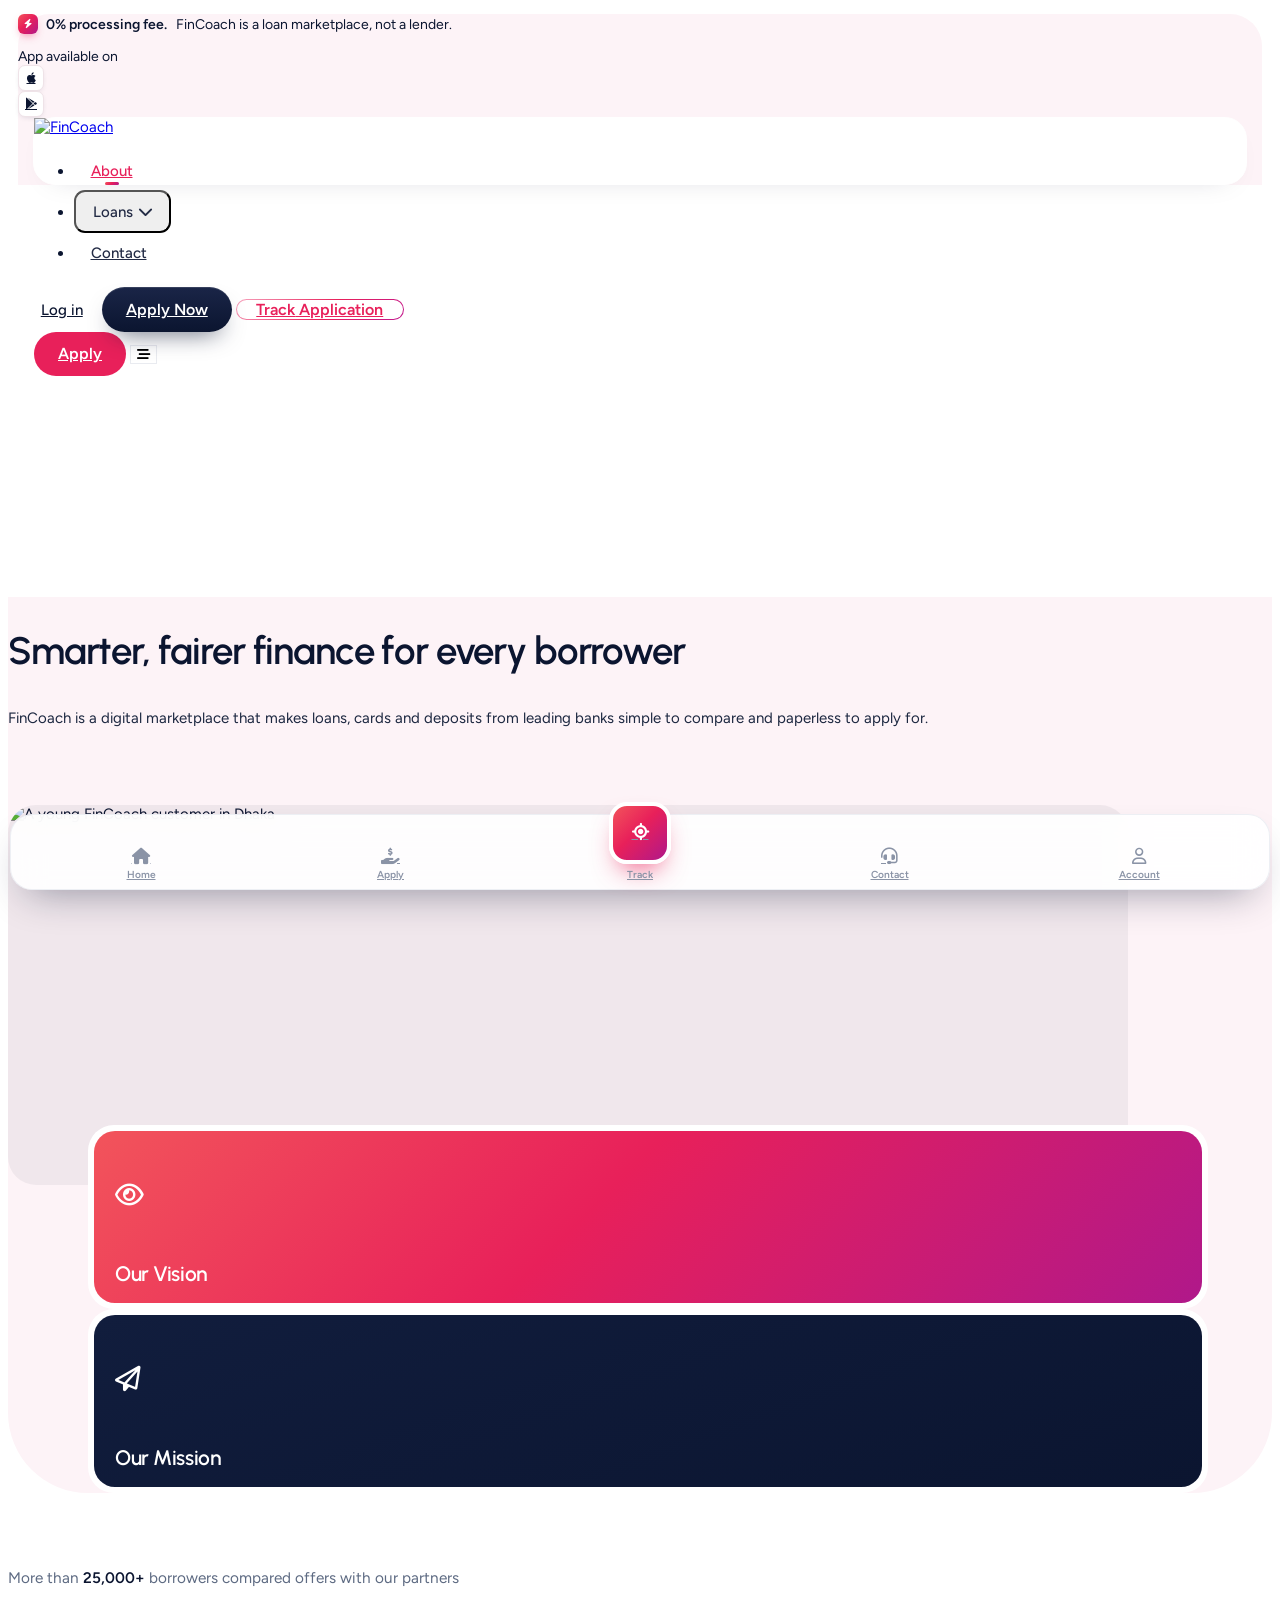
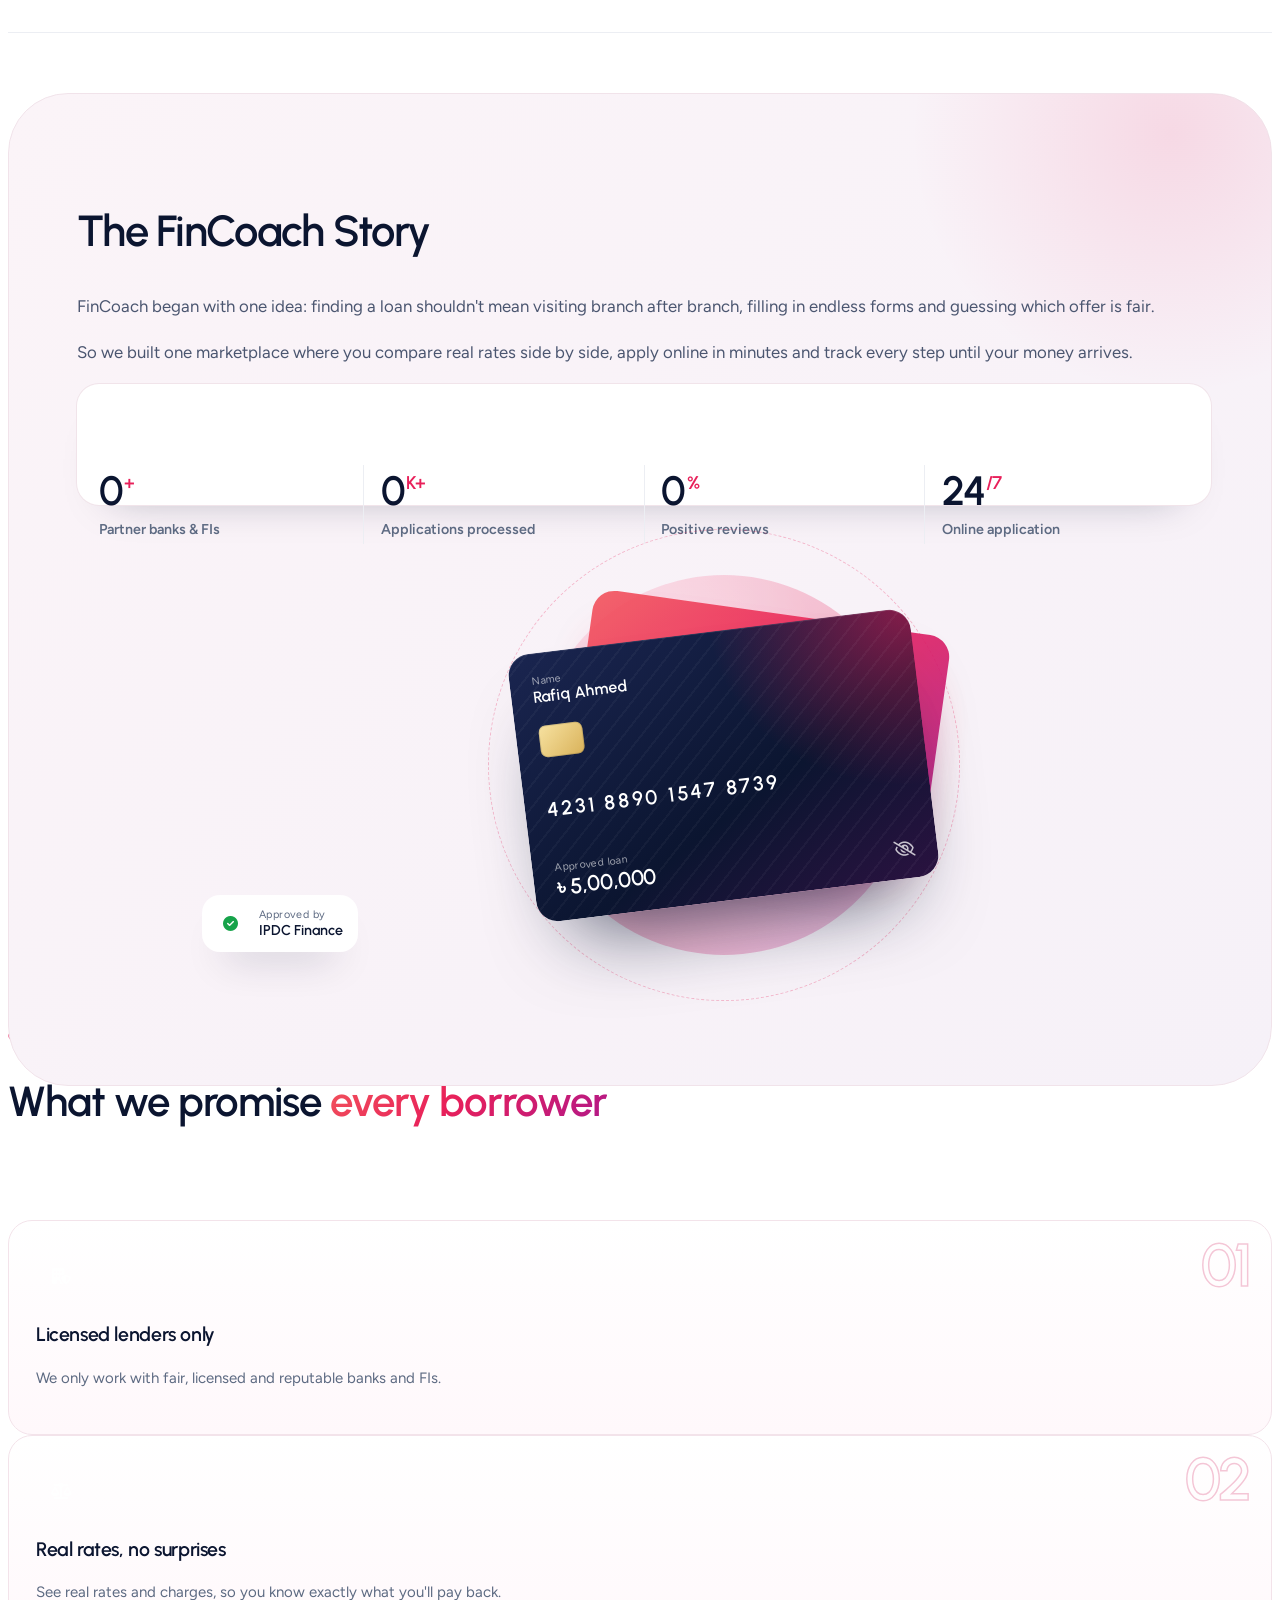
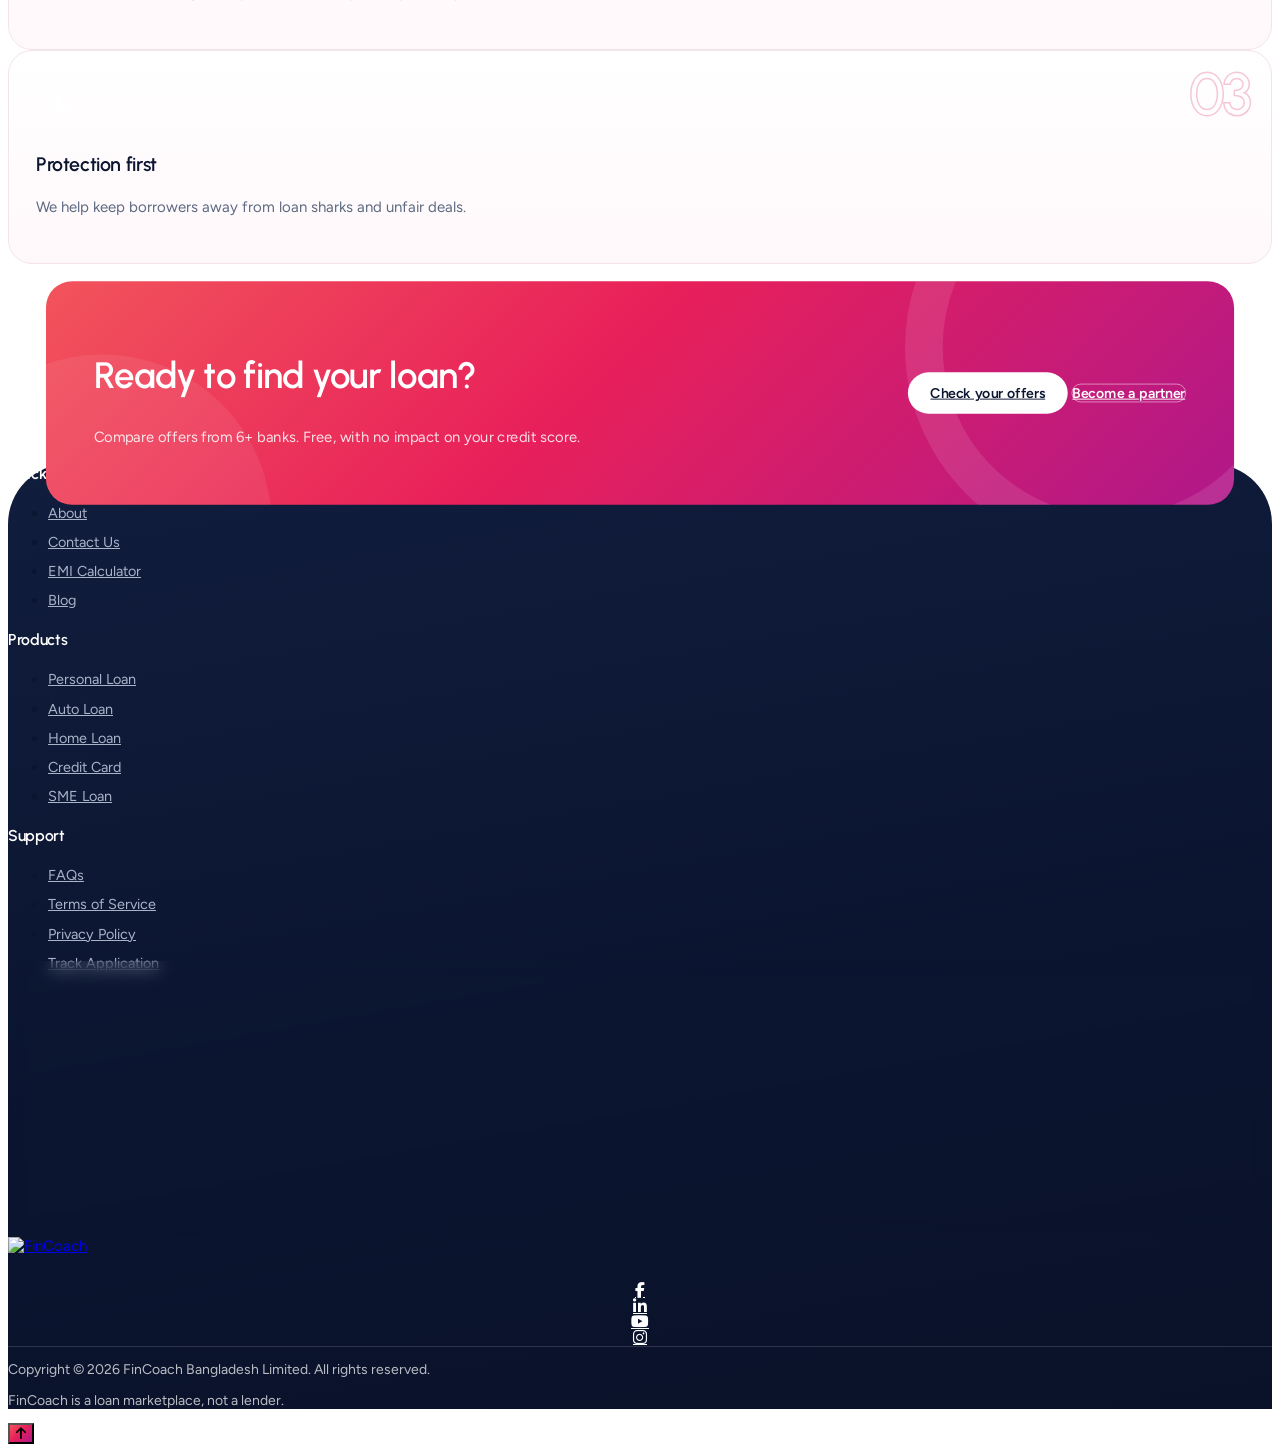
==== commit 37921b6f: "Homepage: premium HD photos, icon-only store links, products slider controls on top - Hero, testimon" ====
--- a/about.html
+++ b/about.html
@@ -115,8 +115,8 @@
             <img src="assets/img/fincoach-logo.png" alt="FinCoach" class="h-8 relative" />
             <p class="mt-3 font-semibold leading-relaxed text-ink max-w-xs relative">App to apply and manage your loan</p>
             <div class="mega-badges relative">
-              <a href="#" aria-label="Get it on Google Play"><img src="assets/img/badge-google-play.svg" alt="Get it on Google Play" /></a>
-              <a href="#" aria-label="Download on the App Store"><img src="assets/img/badge-app-store.svg" alt="Download on the App Store" /></a>
+              <a href="#" class="tb-ic tb-ic-lg" aria-label="Download on the App Store"><i class="fa-brands fa-apple"></i></a>
+              <a href="#" class="tb-ic tb-ic-lg" aria-label="Get it on Google Play"><i class="fa-brands fa-google-play"></i></a>
             </div>
           </div>
         </div>
--- a/assets/css/style.css
+++ b/assets/css/style.css
@@ -4174,3 +4174,23 @@
 .tr-cta a.border-2:hover { background: #fff !important; }
 section > .panel.bg-grad.tr-cta { background: #fdeef3 !important; }
 section:has(> .panel.bg-grad.tr-cta) > .panel.bg-grad.tr-cta { background: #fdeef3 !important; }
+
+/* Apply — side panel: no shadow, no purple corner glow */
+.ap5-side { box-shadow: none !important; background: linear-gradient(170deg, #142046, #0b1530) !important; }
+
+/* Apply page — no shadow on the form card and info cards */
+.ap5-form, .ap5-card, .ap5-why { box-shadow: none !important; }
+
+/* Store links everywhere: the same icon-button style as the top bar and footer */
+.tb-ic.tb-ic-lg { width: 32px; height: 32px; border-radius: 9px; font-size: .9rem; }
+.mega-badges, .ap3-badges { align-items: center; }
+
+/* Home — products: slider controls sit top-right of the heading (progress bar, white prev, pink next) */
+.home #products .sc-arrow { width: 52px; height: 52px; font-size: 1rem; }
+.home #products .sc-prog { width: 140px; }
+
+/* Home — Customer stories card: visible outline on every side */
+.tw4 { border: 1px solid #f3dfe7; box-shadow: none; }
+
+/* Home — stats: icon stays brand-coloured on hover (icon-only style has no box behind it) */
+.st4-item:hover .st4-ic { color: var(--brand) !important; }
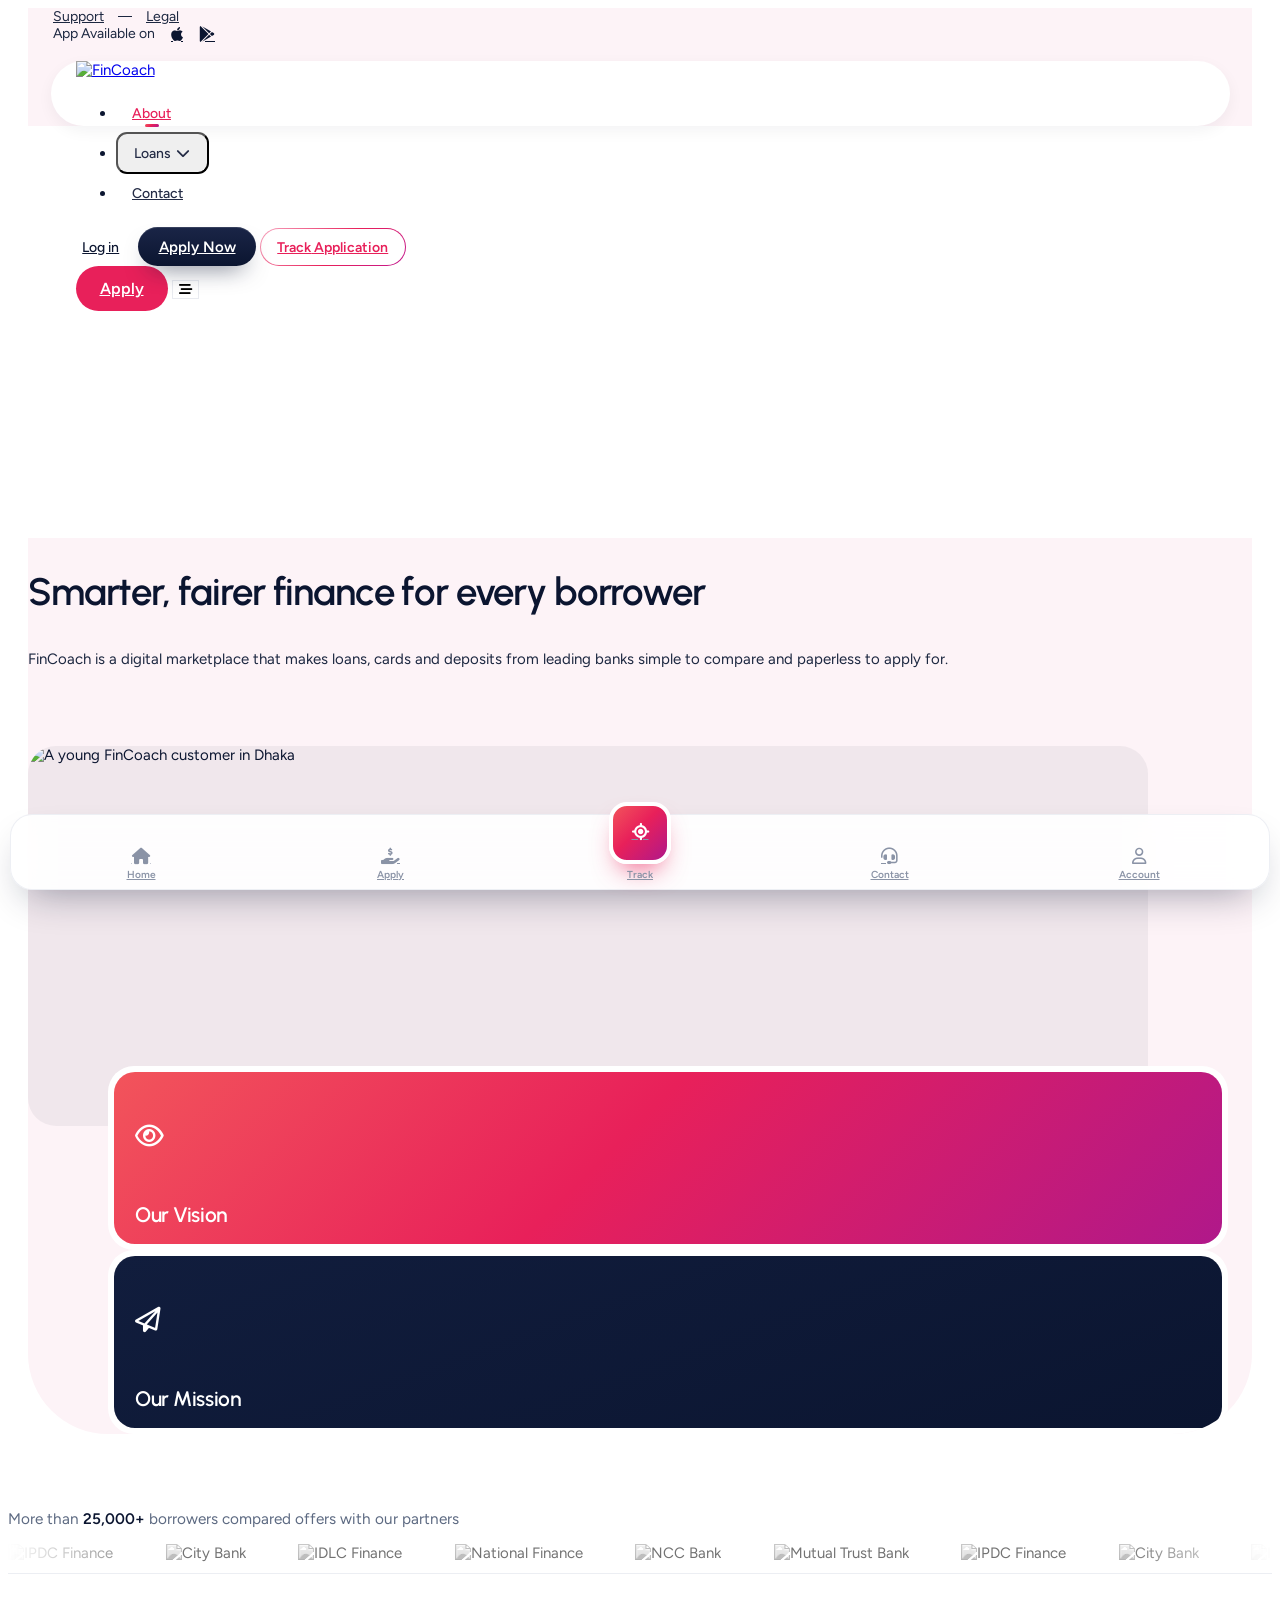
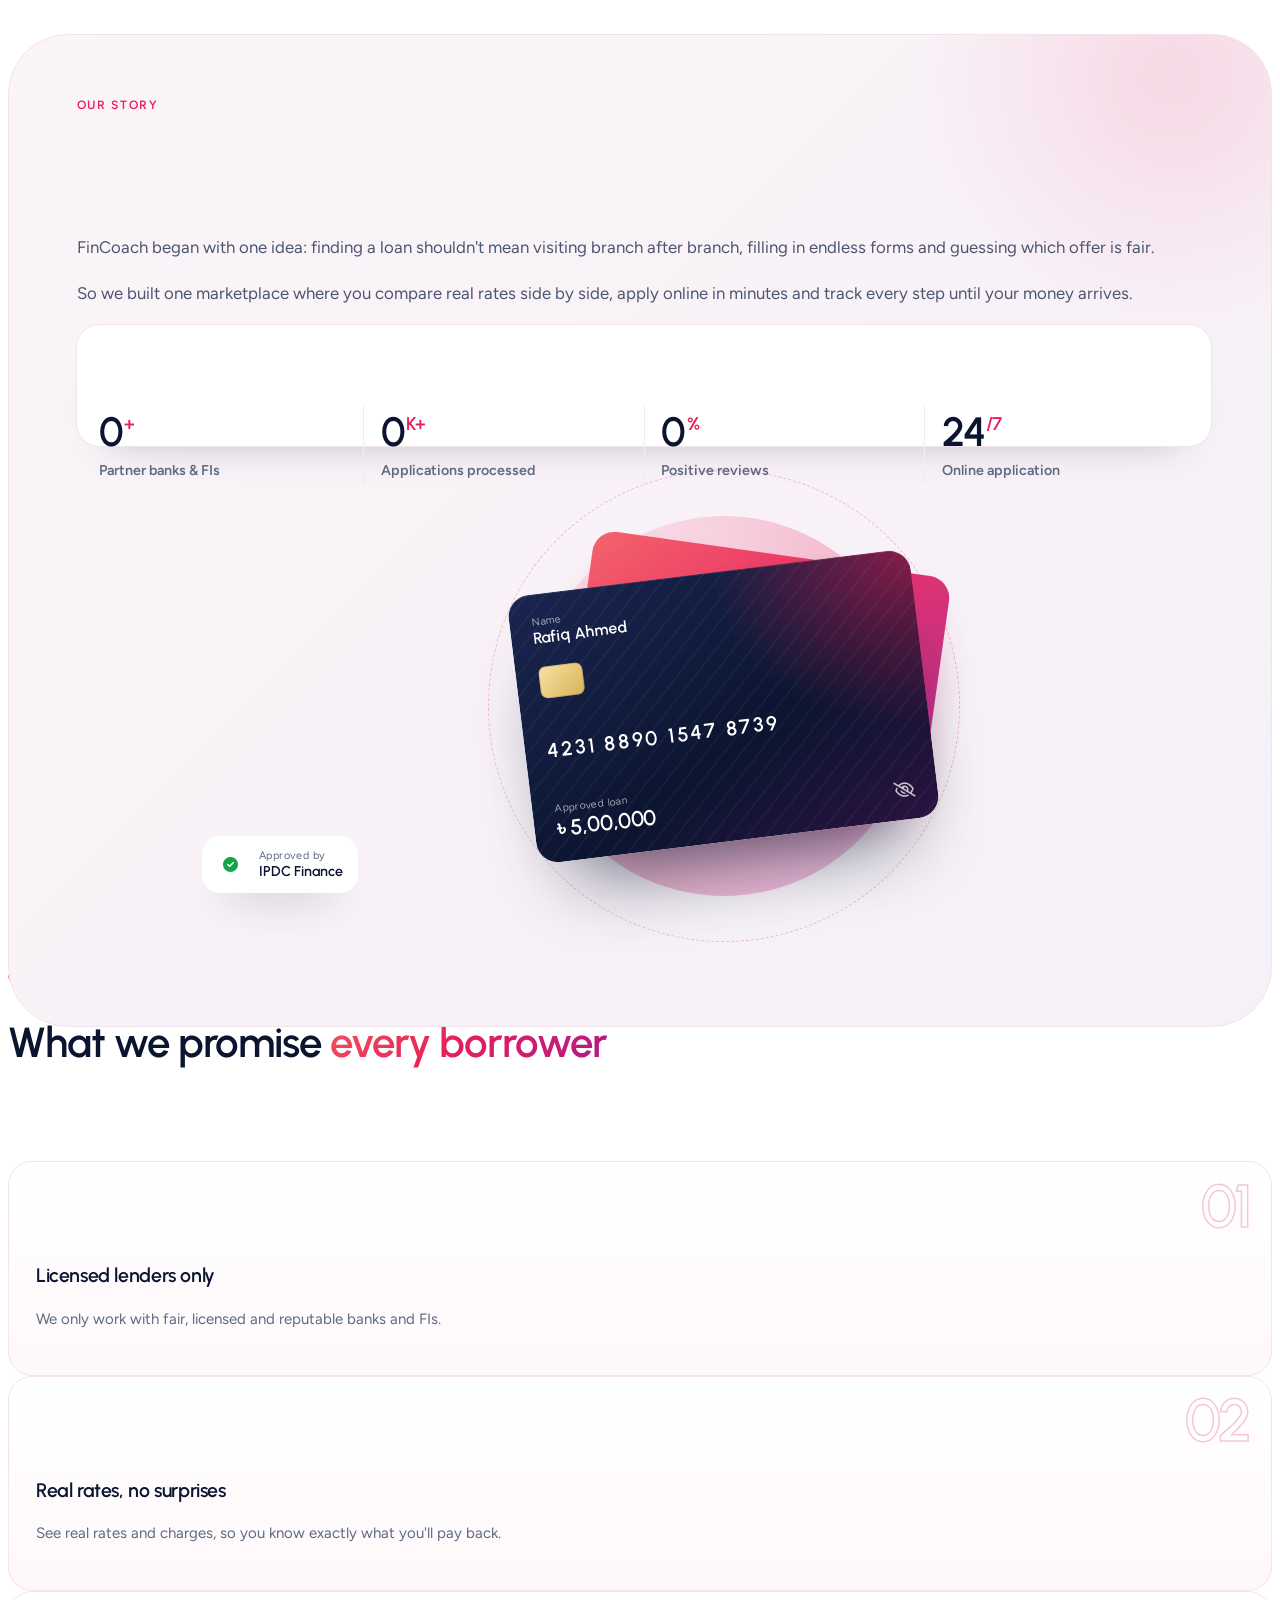
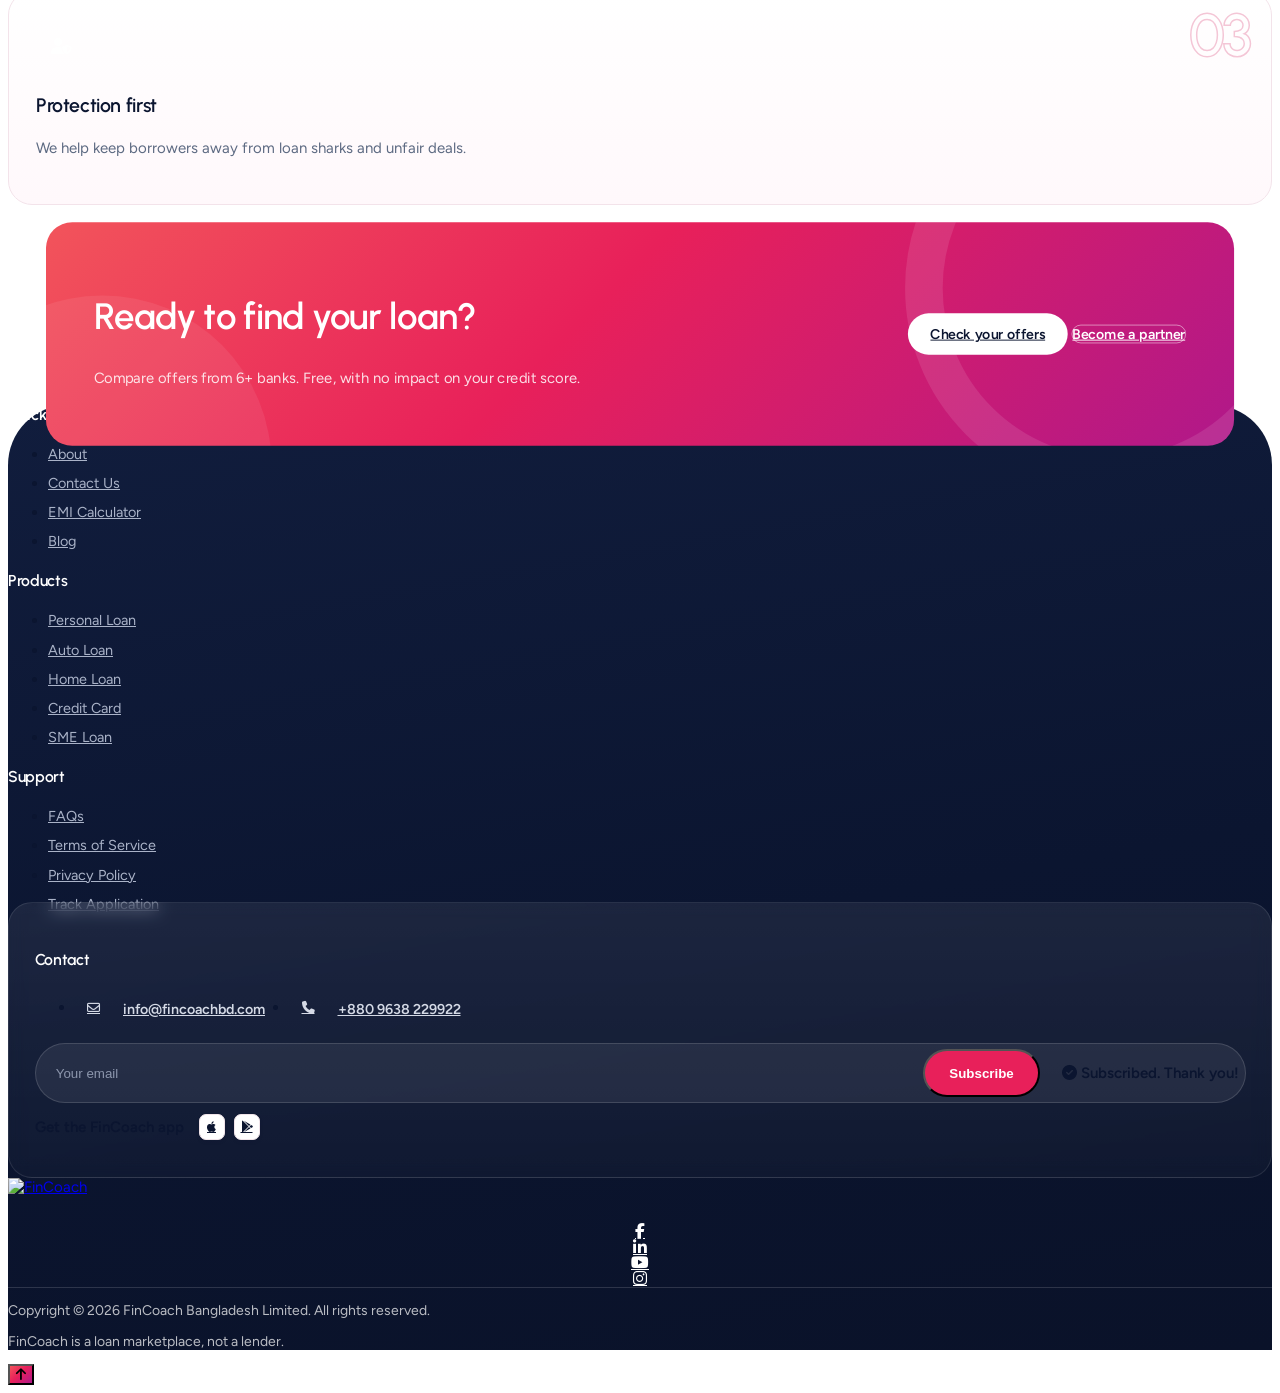
==== commit f28e76a6: "Header like Wallex: Support — Legal top bar, pill menu, slimmer buttons, clean scrolled bar; taller " ====
--- a/about.html
+++ b/about.html
@@ -45,11 +45,11 @@
 <header id="siteHeader" class="nav-wrap sticky top-0 z-50 bg-white">
   <div class="topbar">
     <div class="max-w-site mx-auto px-4 md:px-6 h-9 flex items-center justify-between gap-4 text-[13px]">
-      <p class="tb-msg text-muted truncate"><span class="tb-badge"><i class="fa-solid fa-bolt"></i></span><b class="text-ink">0% processing fee.</b><span class="hidden sm:inline"> FinCoach is a loan marketplace, not a lender.</span></p>
-      <div class="flex items-center gap-2.5 shrink-0 text-muted">
-        <span class="hidden sm:inline">App available on</span>
-        <a href="#" class="tb-ic" aria-label="Download on the App Store"><i class="fa-brands fa-apple"></i></a>
-        <a href="#" class="tb-ic" aria-label="Get it on Google Play"><i class="fa-brands fa-google-play"></i></a>
+      <p class="tb-links"><a href="faq.html">Support</a><span class="tb-dash" aria-hidden="true"></span><a href="terms.html">Legal</a></p>
+      <div class="tb-app">
+        <span class="hidden sm:inline">App Available on</span>
+        <a href="#" class="tb-store" aria-label="Download on the App Store"><i class="fa-brands fa-apple"></i></a>
+        <a href="#" class="tb-store" aria-label="Get it on Google Play"><i class="fa-brands fa-google-play"></i></a>
       </div>
     </div>
   </div>
--- a/assets/css/style.css
+++ b/assets/css/style.css
@@ -4194,3 +4194,73 @@
 
 /* Home — stats: icon stays brand-coloured on hover (icon-only style has no box behind it) */
 .st4-item:hover .st4-ic { color: var(--brand) !important; }
+
+/* Track page — "Where to find your ID" cards: gradient rounded-square icon box with a white icon */
+.c-card .c-icon, .c-card:hover .c-icon { width: 58px; height: 58px; border-radius: 18px; display: grid; place-items: center; font-size: 1.35rem;
+  color: #fff !important; background: linear-gradient(140deg, #f2545b 0%, #e8205a 50%, #b0188a 100%) !important;
+  box-shadow: 0 16px 28px -12px rgba(232,32,90,.65) !important; }
+@media (max-width: 767px) { .c-card .c-icon { width: 50px; height: 50px; border-radius: 15px; font-size: 1.15rem; } }
+
+/* Home — app section: the rotating ring (and its icons) sits clear of the phone */
+@media (min-width: 640px) {
+  .home .ap3-visual { height: 590px; }
+  .home .ap3-visual .ap2-orb, .home .ap3-visual .ap2-orbit { width: 570px; }
+  .home .ap3-visual .ap2-orbit { --r: 266px; }
+  .home .ap3-visual .ap2-orb i:nth-child(2) { inset: calc(50% - 266px); }
+  .home .ap3-visual .ap2-phone { scale: .84; }
+}
+@media (max-width: 639px) {
+  .home .ap3-visual .ap2-phone { scale: .8; }
+}
+
+/* All pages — Wallex-style top: header colour is attached to the top edge with square top corners,
+   but keeps a small gap on the left and right (the hero below lines up with it) */
+.wnav .nav-wrap:not(.scrolled), .wnav:has(.ab9-hero) .nav-wrap:not(.scrolled) { margin: 0 20px; border-radius: 0; }
+.wnav main > section:first-of-type { padding-left: 20px !important; padding-right: 20px !important; }
+@media (max-width: 639px) { .wnav .nav-wrap:not(.scrolled), .wnav:has(.ab9-hero) .nav-wrap:not(.scrolled) { margin: 0 10px; } .wnav main > section:first-of-type { padding-left: 10px !important; padding-right: 10px !important; } }
+.wnav main > section:first-of-type > div:first-child { border-top-left-radius: 0 !important; border-top-right-radius: 0 !important; }
+.wnav:has(.ab9-hero) main > section:first-of-type { padding-top: 0 !important; }
+/* Wallex match: hero bottom corners 80px on desktop */
+@media (min-width: 1024px) { .wnav main > section:first-of-type > div:first-child { border-bottom-left-radius: 80px !important; border-bottom-right-radius: 80px !important; } }
+
+/* All pages — Wallex header proportions (desktop): taller top bar = clear gap above the menu,
+   menu is a narrower centred pill */
+@media (min-width: 1024px) {
+  .wnav .nav-wrap:not(.scrolled) .topbar > div { height: 53px; max-width: 1300px; width: calc(100% - 80px); padding-left: 25px; padding-right: 25px; }
+  .wnav .nav-wrap > nav > div:first-child { max-width: 1300px; width: calc(100% - 80px); margin-left: auto !important; margin-right: auto !important;
+    height: 65px; padding: 0 10px 0 25px; border-radius: 100px; border: 0; box-shadow: 0 5px 15px rgba(11,21,48,.05); }
+  .wnav .nav-link, .wnav .nav-text-btn { font-size: 14px; }
+  .wnav .nav-wrap > nav > div:first-child img { height: 30px; width: auto; }
+}
+
+/* All pages — top bar like Wallex: "Support — Legal" on the left, plain store icons on the right */
+.wnav .topbar, .topbar { font-size: 14px; }
+.tb-links { display: flex; align-items: center; gap: 14px; margin: 0; }
+.tb-links a, .tb-app { color: var(--ink-2); font-weight: 400; }
+.tb-links a { transition: color .2s; }
+.tb-links a:hover { color: var(--brand); }
+.tb-dash { display: inline-block; width: 14px; height: 1.5px; background: var(--ink-2); }
+.tb-app { display: flex; align-items: center; gap: 16px; flex-shrink: 0; }
+.tb-store { display: inline-grid; place-items: center; color: var(--ink); font-size: 16px; line-height: 1; transition: color .2s, transform .2s; }
+.tb-store:hover { color: var(--brand); transform: translateY(-1px); }
+.tb-links, .tb-app { font-size: 14px; }
+
+/* Home hero — more room under the menu and a slightly taller hero; partners strip stays attached to the bottom */
+@media (min-width: 1024px) {
+  .home #hero .hs-grid { padding-top: 44px; }
+  .home #hero .hs { padding-bottom: 190px; }
+}
+
+/* Header buttons a little smaller; Track Application slimmer */
+@media (min-width: 1024px) {
+  .wnav .nav-wrap .btn-apply { padding: .7rem 1.35rem !important; font-size: 15px; }
+  .wnav .nav-wrap .btn-track { padding: .62rem 1.1rem !important; font-size: 14px; border-width: 1px; }
+}
+
+/* Home hero heading: 3.6rem on desktop */
+@media (min-width: 1024px) { .home .hs-text h1 { font-size: 3.6rem; } }
+
+/* Scrolled header: one plain white bar — no inner pill shadow or edge */
+.wnav .nav-wrap.scrolled > nav > div:first-child { box-shadow: none !important; border-color: transparent !important; background: transparent !important; }
+/* Scrolled header: full width, square corners */
+.wnav .nav-wrap.scrolled { margin: 0 !important; border-radius: 0 !important; }
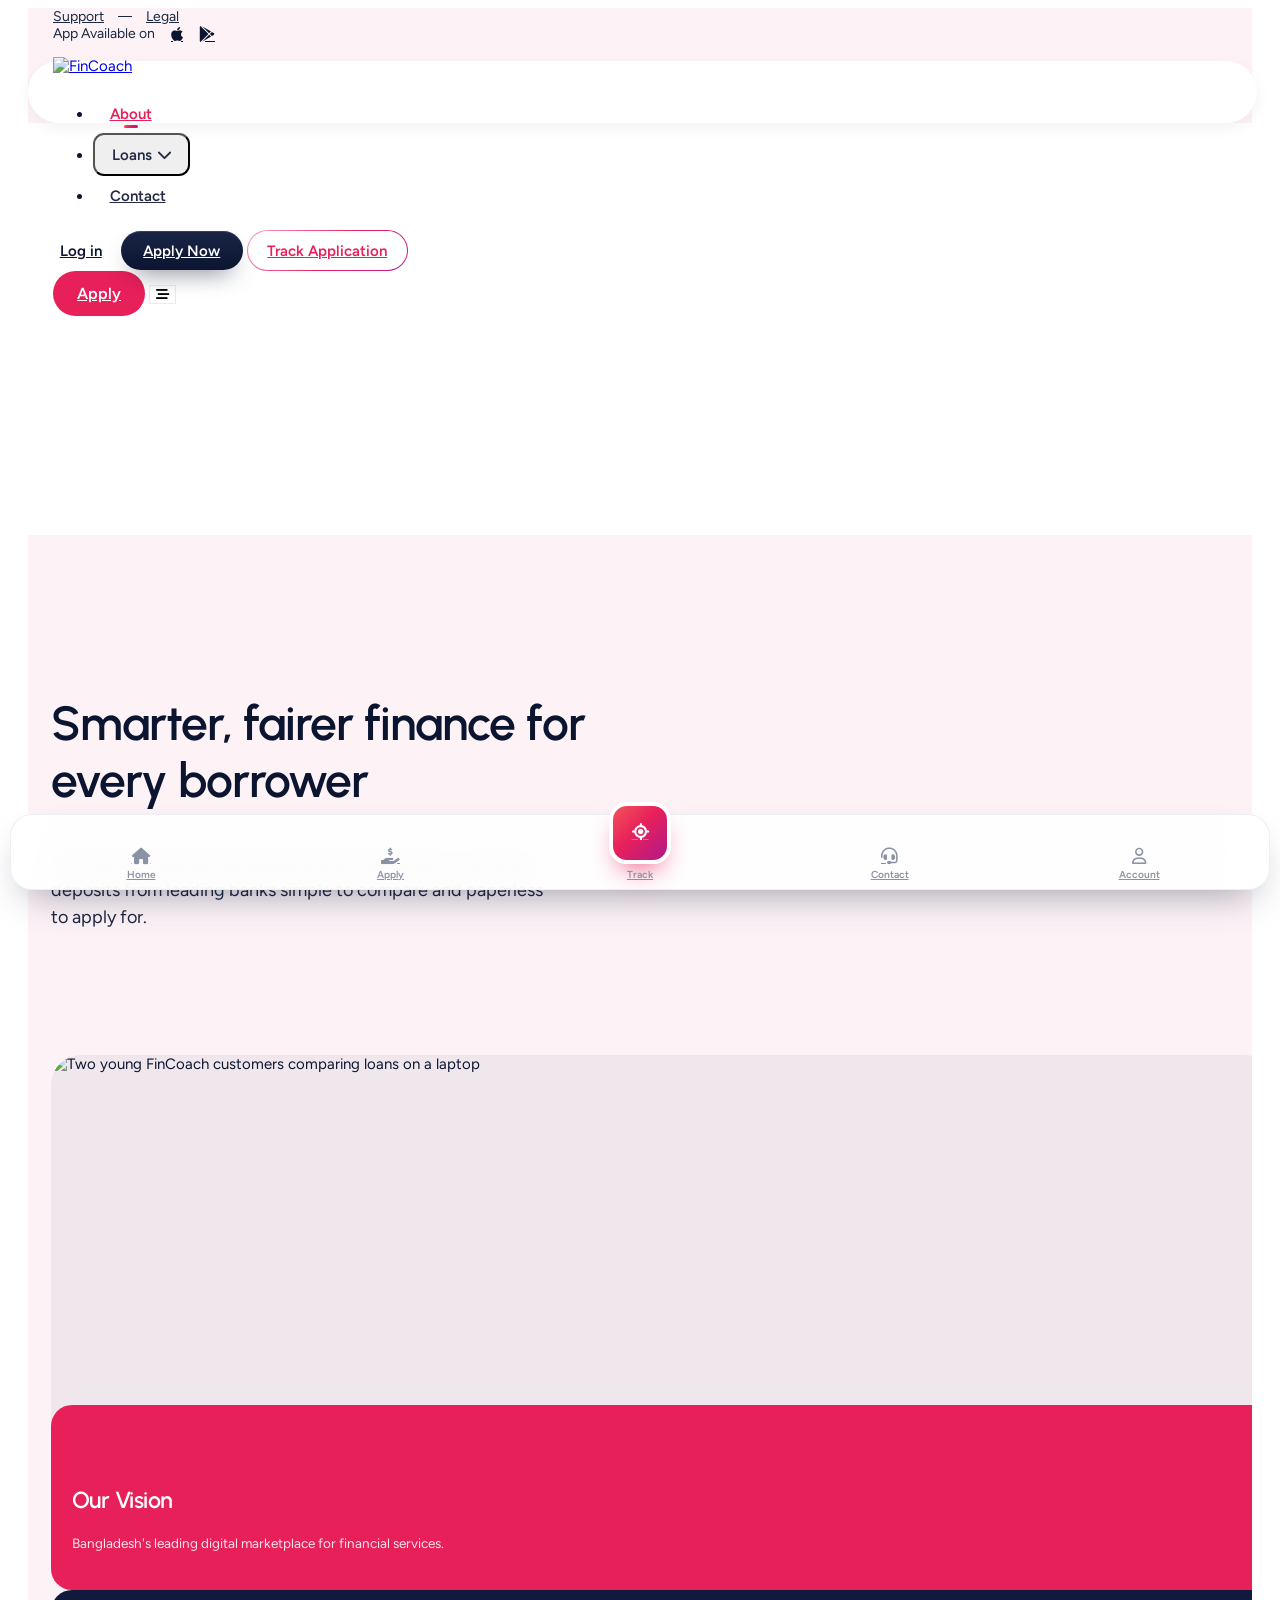
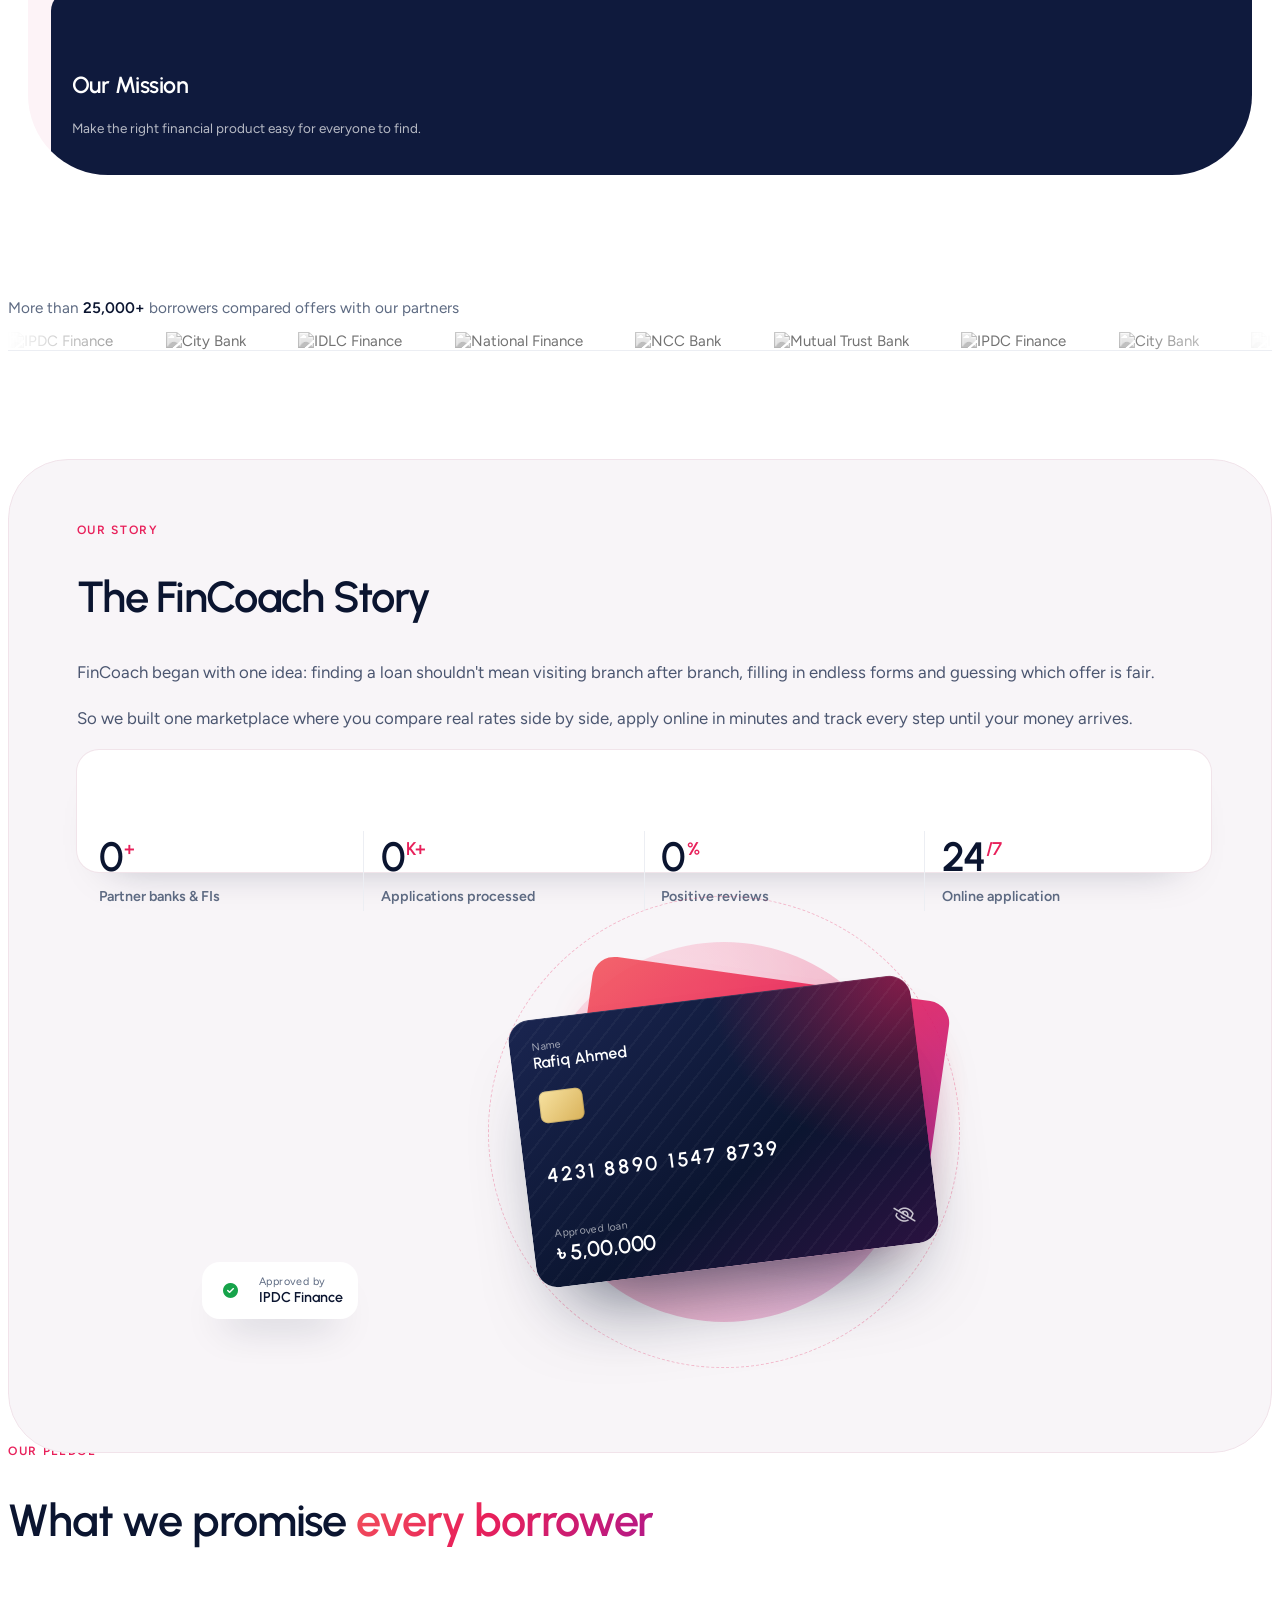
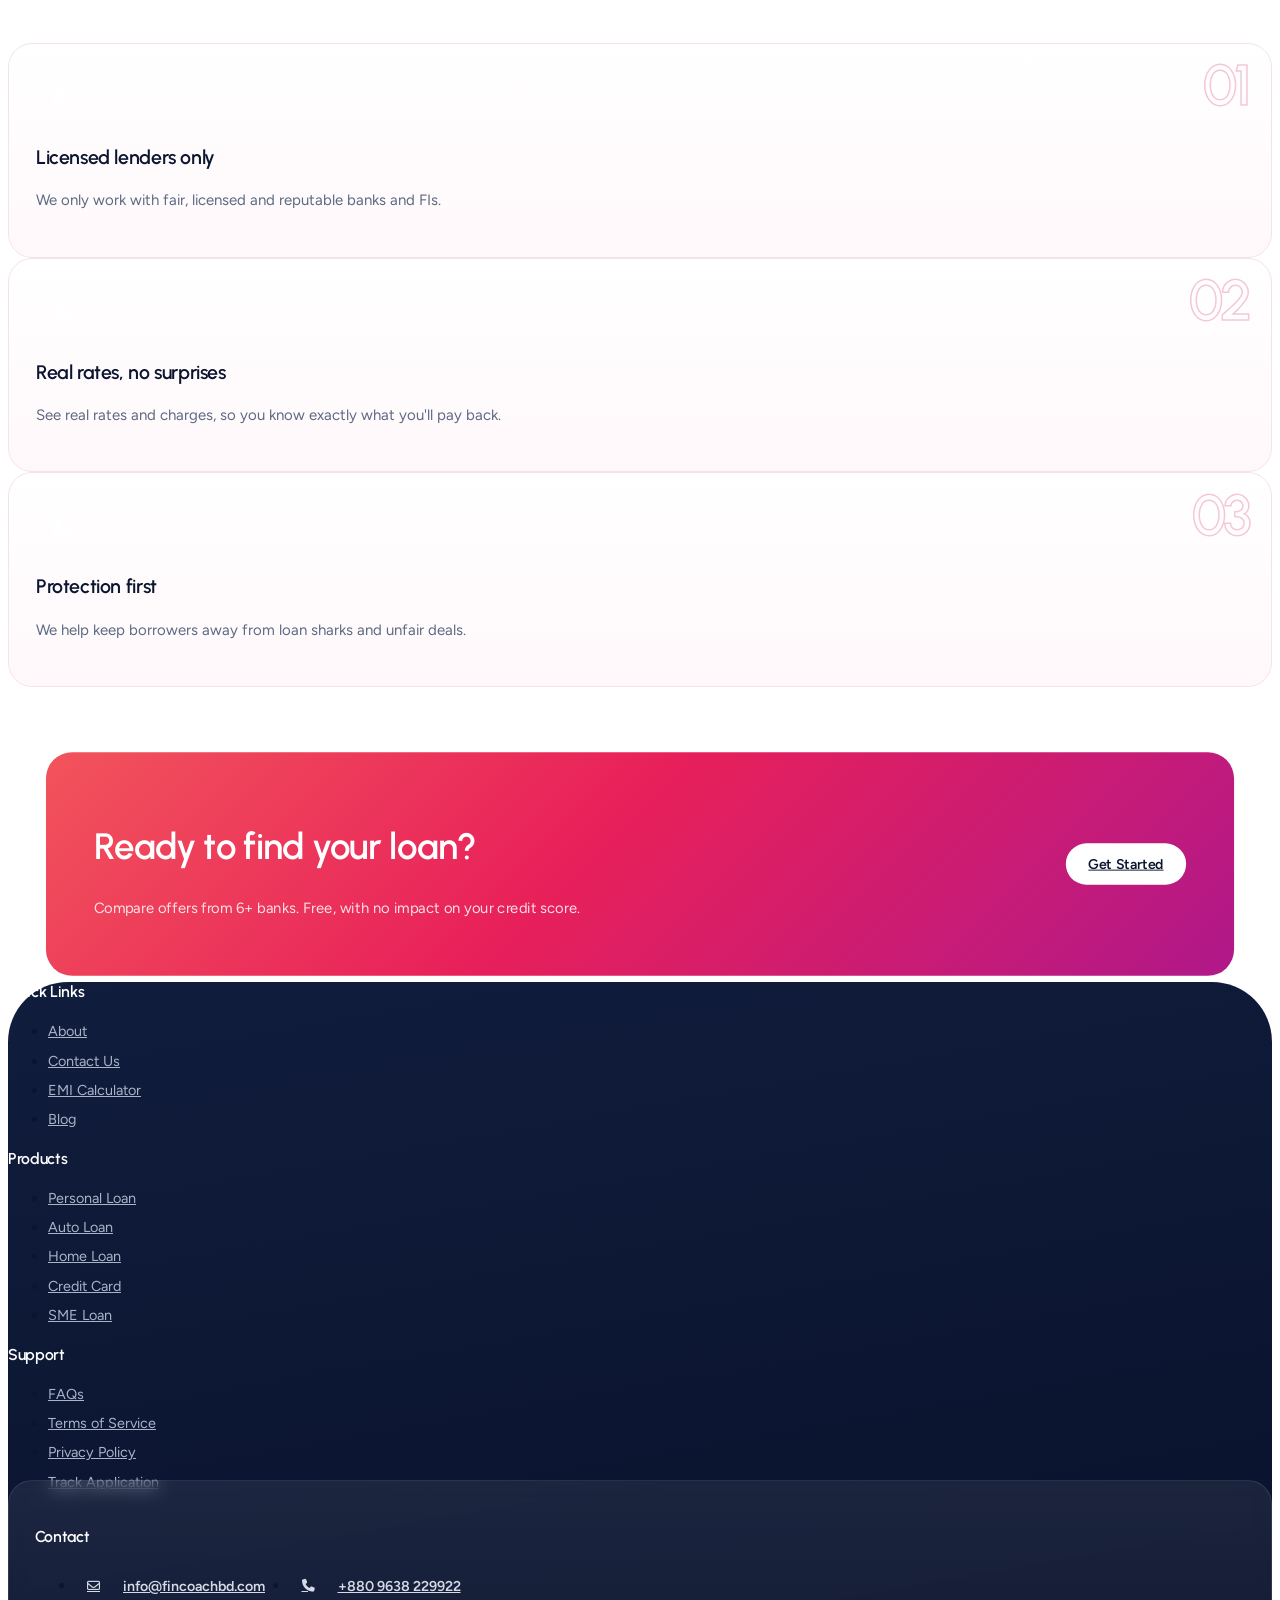
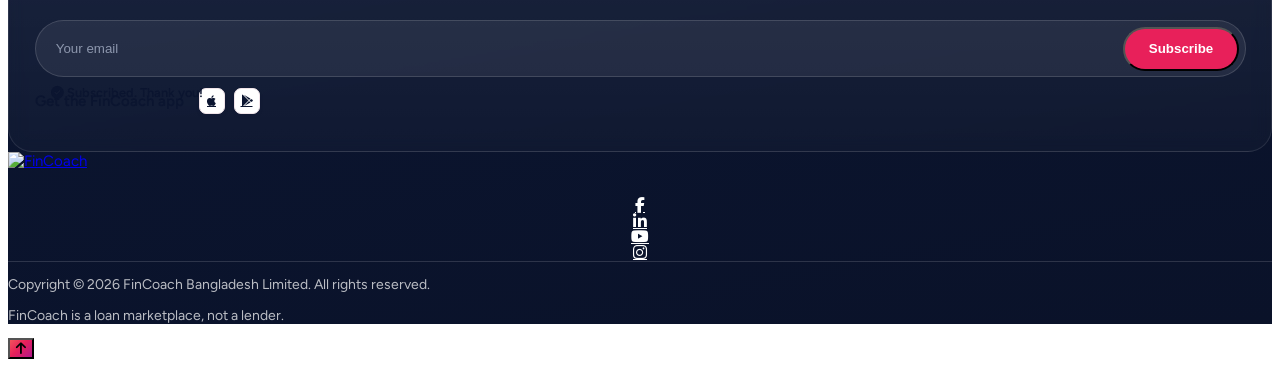
==== commit f34bc0dd: "Login popup OTP + forgot password, About/Contact Wallex heroes, home polish - Login popup: OTP step " ====
--- a/about.html
+++ b/about.html
@@ -183,7 +183,7 @@
 
       <div class="grid lg:grid-cols-12 gap-5 lg:gap-6 mt-10 md:mt-14">
         <div class="lg:col-span-8 ab10-photo" data-aos="fade-up">
-          <img src="https://images.unsplash.com/photo-1690037901153-7fd75205941a?w=1600&q=78&auto=format&fit=crop" alt="A young FinCoach customer in Dhaka" />
+          <img src="https://images.unsplash.com/photo-1653503425441-9d975e51ce91?w=1600&q=78&auto=format&fit=crop" alt="Two young FinCoach customers comparing loans on a laptop" />
         </div>
         <div class="lg:col-span-4 grid gap-5 lg:gap-6">
           <div class="ab10-card ab10-card-vision" data-aos="fade-left" data-aos-delay="100">
@@ -302,14 +302,12 @@
 <section class="pt-16 md:pt-24 pb-16 md:pb-24">
   <div class="max-w-site mx-auto px-4 md:px-6">
     <div class="ab8-cta" data-aos="zoom-in-up">
-      <span class="ab8-cta-ring"></span><span class="ab8-cta-ring ab8-cta-ring-2"></span>
       <div class="relative">
         <h2>Ready to find your loan?</h2>
         <p>Compare offers from 6+ banks. Free, with no impact on your credit score.</p>
       </div>
       <div class="relative flex flex-col sm:flex-row gap-3 shrink-0">
-        <a href="apply.html" class="btn btn-white !px-7 !py-4">Check your offers</a>
-        <a href="contact.html" class="btn ab8-cta-ghost !px-7 !py-4">Become a partner</a>
+        <a href="loan.html" class="btn btn-white !px-7 !py-4">Get Started</a>
       </div>
     </div>
   </div>
@@ -417,7 +415,7 @@
       </div>
       <div class="flex items-center justify-between mt-4 text-[15px]">
         <label class="flex items-center gap-2 text-muted font-semibold cursor-pointer"><input type="checkbox" class="w-4 h-4 accent-[#e8205a]" checked /> Remember me</label>
-        <a href="contact.html" class="font-bold text-brand hover:underline">Forgot password?</a>
+        <button type="button" class="font-bold text-brand hover:underline" data-lm-goto="forgot">Forgot password?</button>
       </div>
       <p class="lm-err hidden mt-3 text-sm font-semibold text-red-500"><i class="fa-solid fa-circle-exclamation"></i> Please fill in all fields.</p>
       <button type="submit" class="btn btn-primary w-full !py-4 text-lg mt-5">Log in</button>
@@ -432,6 +430,42 @@
       <label class="flex items-start gap-3 mt-4 text-muted cursor-pointer text-[15px]"><input type="checkbox" required class="mt-1 w-4 h-4 accent-[#e8205a]" /><span>I agree to the <a href="terms.html" class="font-semibold text-ink underline">Terms</a> and <a href="privacy.html" class="font-semibold text-ink underline">Privacy Policy</a>.</span></label>
       <p class="lm-err hidden mt-3 text-sm font-semibold text-red-500"><i class="fa-solid fa-circle-exclamation"></i> Please complete all fields and accept the terms.</p>
       <button type="submit" class="btn btn-primary w-full !py-4 text-lg mt-5">Create account</button>
+    </form>
+    <form class="lm-pane mt-6" id="lmOtp" novalidate>
+      <div class="text-center">
+        <h3 class="font-head font-extrabold text-2xl">Verify your mobile</h3>
+        <p class="text-muted mt-1.5 text-[15px]">Enter the 6-digit code we sent to <b class="text-ink" id="lmOtpPhone">your mobile</b></p>
+      </div>
+      <div class="otp mt-6" id="lmOtpBoxes">
+        <input inputmode="numeric" maxlength="1" aria-label="Digit 1" /><input inputmode="numeric" maxlength="1" aria-label="Digit 2" /><input inputmode="numeric" maxlength="1" aria-label="Digit 3" /><input inputmode="numeric" maxlength="1" aria-label="Digit 4" /><input inputmode="numeric" maxlength="1" aria-label="Digit 5" /><input inputmode="numeric" maxlength="1" aria-label="Digit 6" />
+      </div>
+      <p class="lm-err hidden mt-3 text-sm font-semibold text-red-500"><i class="fa-solid fa-circle-exclamation"></i> Please enter the 6-digit code.</p>
+      <button type="submit" class="btn btn-primary w-full !py-4 text-lg mt-6">Verify &amp; continue</button>
+      <p class="text-center text-muted mt-4 text-[15px]">Didn't get it? <button type="button" class="font-bold text-brand disabled:text-muted disabled:cursor-not-allowed" id="lmResend" disabled>Resend in <span id="lmResendT">3:00</span></button></p>
+      <p class="text-center mt-2"><button type="button" class="text-sm font-semibold text-muted hover:text-brand" data-lm-goto="register">Change number</button></p>
+    </form>
+    <form class="lm-pane mt-6" id="lmForgot" novalidate>
+      <div class="text-center">
+        <h3 class="font-head font-extrabold text-2xl">Reset your password</h3>
+        <p class="text-muted mt-1.5 text-[15px]">Enter your registered mobile number and we'll send you a 6-digit code.</p>
+      </div>
+      <div class="field mt-6"><div class="ic-wrap"><i class="fa-solid fa-mobile-screen f-ic"></i><span class="prefix">+880</span><input required type="tel" inputmode="numeric" maxlength="11" class="has-prefix" placeholder="1XXX-XXXXXX" aria-label="Mobile number" /></div></div>
+      <p class="lm-err hidden mt-3 text-sm font-semibold text-red-500"><i class="fa-solid fa-circle-exclamation"></i> Please enter your mobile number.</p>
+      <button type="submit" class="btn btn-primary w-full !py-4 text-lg mt-5">Send code</button>
+      <p class="text-center mt-4"><button type="button" class="text-sm font-semibold text-muted hover:text-brand" data-lm-goto="login">Back to log in</button></p>
+    </form>
+
+    <form class="lm-pane mt-6" id="lmReset" novalidate>
+      <div class="text-center">
+        <h3 class="font-head font-extrabold text-2xl">Set a new password</h3>
+        <p class="text-muted mt-1.5 text-[15px]">Use at least 6 characters.</p>
+      </div>
+      <div class="space-y-4 mt-6">
+        <div class="field"><div class="ic-wrap"><i class="fa-solid fa-lock f-ic"></i><input required type="password" minlength="6" placeholder="New password" autocomplete="new-password" class="!pr-14" aria-label="New password" /><button type="button" class="pw-toggle lm-eye" aria-label="Show password"><i class="fa-regular fa-eye"></i></button></div></div>
+        <div class="field"><div class="ic-wrap"><i class="fa-solid fa-lock f-ic"></i><input required type="password" minlength="6" placeholder="Confirm new password" autocomplete="new-password" class="!pr-14" aria-label="Confirm new password" /><button type="button" class="pw-toggle lm-eye" aria-label="Show password"><i class="fa-regular fa-eye"></i></button></div></div>
+      </div>
+      <p class="lm-err hidden mt-3 text-sm font-semibold text-red-500"><i class="fa-solid fa-circle-exclamation"></i> Passwords must match and be at least 6 characters.</p>
+      <button type="submit" class="btn btn-primary w-full !py-4 text-lg mt-5">Update password</button>
     </form>
 
     <div class="lm-pane text-center py-4" id="lmDone">
--- a/assets/css/style.css
+++ b/assets/css/style.css
@@ -4226,8 +4226,8 @@
 /* All pages — Wallex header proportions (desktop): taller top bar = clear gap above the menu,
    menu is a narrower centred pill */
 @media (min-width: 1024px) {
-  .wnav .nav-wrap:not(.scrolled) .topbar > div { height: 53px; max-width: 1300px; width: calc(100% - 80px); padding-left: 25px; padding-right: 25px; }
-  .wnav .nav-wrap > nav > div:first-child { max-width: 1300px; width: calc(100% - 80px); margin-left: auto !important; margin-right: auto !important;
+  .wnav .nav-wrap:not(.scrolled) .topbar > div { height: 53px; max-width: 1355px; width: calc(100% - 30px); padding-left: 25px; padding-right: 25px; }
+  .wnav .nav-wrap > nav > div:first-child { max-width: 1355px; width: calc(100% - 30px); margin-left: auto !important; margin-right: auto !important;
     height: 65px; padding: 0 10px 0 25px; border-radius: 100px; border: 0; box-shadow: 0 5px 15px rgba(11,21,48,.05); }
   .wnav .nav-link, .wnav .nav-text-btn { font-size: 14px; }
   .wnav .nav-wrap > nav > div:first-child img { height: 30px; width: auto; }
@@ -4247,7 +4247,7 @@
 
 /* Home hero — more room under the menu and a slightly taller hero; partners strip stays attached to the bottom */
 @media (min-width: 1024px) {
-  .home #hero .hs-grid { padding-top: 44px; }
+  .home #hero .hs-grid { padding-top: 80px; }
   .home #hero .hs { padding-bottom: 190px; }
 }
 
@@ -4264,3 +4264,252 @@
 .wnav .nav-wrap.scrolled > nav > div:first-child { box-shadow: none !important; border-color: transparent !important; background: transparent !important; }
 /* Scrolled header: full width, square corners */
 .wnav .nav-wrap.scrolled { margin: 0 !important; border-radius: 0 !important; }
+
+/* Header: logo word lines up with the menu text (the F mark makes the image look low), menu text semi-bold */
+@media (min-width: 1024px) {
+  .wnav .nav-wrap > nav > div:first-child img { transform: translateY(-4px); }
+}
+.wnav .nav-link, .wnav .nav-text-btn { font-weight: 600; }
+
+/* Scrolled header: same height as the live site (84px bar, 34px logo) */
+@media (min-width: 1024px) {
+  .wnav .nav-wrap.scrolled > nav > div:first-child { height: 84px; }
+  .wnav .nav-wrap.scrolled > nav > div:first-child img { height: 34px; transform: none; }
+}
+
+/* Header size like the live FinCoach site: 84px bar, 34px logo, 15px menu text and buttons */
+@media (min-width: 1024px) {
+  .wnav .nav-wrap > nav > div:first-child { height: 84px; }
+  .wnav .nav-wrap > nav > div:first-child img { height: 34px; }
+  .wnav .nav-link, .wnav .nav-text-btn { font-size: 15px; }
+  .wnav .nav-wrap .btn-apply { padding: .78rem 1.5rem !important; font-size: 15px; }
+  .wnav .nav-wrap .btn-track { padding: .72rem 1.3rem !important; font-size: 15px; }
+}
+
+/* Loans mega menu: same width as the menu bar container, centred, rounded card instead of full width */
+@media (min-width: 1024px) {
+  .wnav .mega { left: 50%; right: auto; width: min(1355px, calc(100% - 30px)); top: 100%;
+    transform: translate(-50%, 8px); border: 1px solid #f3e6eb; border-radius: 28px; overflow: hidden; }
+  .wnav .mega.open { transform: translate(-50%, 0); }
+}
+
+/* Home hero photo: rings and glow like the live site — 520px dashed ring, 640px outer ring, soft pink glow */
+@media (min-width: 1024px) {
+  .home .hs-media .hs-ring { display: block; width: 520px !important; height: 520px !important; }
+  .home .hs-media .hs-ring-2 { width: 640px !important; height: 640px !important; border-color: rgba(232,32,90,.16) !important; }
+  .home .hs-media::before { content: "" !important; position: absolute; width: 70%; aspect-ratio: 1 / 1; left: 15%; top: 12%; border-radius: 50%;
+    background: radial-gradient(circle, rgba(232,32,90,.22), transparent 65%); filter: blur(30px); z-index: -1; }
+}
+
+/* ==========================================================
+   Site-wide heading scale: biggest text on the site is 3.8rem.
+   Every h1 is bold; page h1s are exactly 3.8rem on desktop
+   (About/Contact keep their smaller Wallex-style h1);
+   big section h2s are capped at 3rem so the h1 stays the largest.
+   ========================================================== */
+h1 { font-weight: 700 !important; }
+h1:not(.ab10-h1) { font-size: clamp(2.5rem, 7vw, 3.8rem) !important; }
+@media (min-width: 1024px) { h1:not(.ab10-h1) { font-size: 3.8rem !important; } }
+.ab5-h2 { font-size: clamp(1.9rem, 4vw, 3rem) !important; }
+/* homepage: same scale (its own rules were stronger) */
+.home main h1:not(.x-none) { font-weight: 700 !important; }
+.home main h2 { font-size: clamp(1.9rem, 4vw, 3rem) !important; }
+/* About numbers 01/02/03: never above 3.8rem */
+.ab8-val-n { font-size: clamp(2.4rem, 6vw, 3.8rem) !important; }
+
+/* Desktop header (not scrolled): bar a little lower than 84px */
+@media (min-width: 1024px) { .wnav .nav-wrap:not(.scrolled) > nav > div:first-child { height: 74px; } }
+
+/* ==========================================================
+   Home — Products section: font sizes and pictures exactly like the live site
+   (heading 42px/800, intro 16.9px, card title 18.3px/800, card text 13.5px,
+   Learn More 12.75px/800, picture 120px full colour)
+   ========================================================== */
+.home #products h2.ab5-h2 { font-size: 2.8rem !important; font-weight: 800 !important; line-height: 1.1 !important; letter-spacing: -.025em; }
+.home #products .ab5-h2 + p { font-size: 1.125rem; line-height: 1.55; }
+.home #products .lc2 h3 { font-size: 1.22rem !important; font-weight: 800 !important; line-height: 1.15; letter-spacing: -.01em; }
+.home #products .lc2 > p { font-size: .9rem !important; line-height: 1.5; max-width: 62%; }
+.home #products .lc2-btn { font-size: .85rem !important; font-weight: 800 !important; }
+.home #products .lc2-img, .home #products .lc2:nth-child(3n+2) .lc2-img {
+  top: auto; left: auto; right: 9px; bottom: 10.5px; width: 120px; height: 120px; aspect-ratio: auto; object-fit: contain;
+  opacity: 1; filter: drop-shadow(0 12px 14px rgba(11,21,48,.15)); transform: none; }
+.home #products .lc2:hover .lc2-img { opacity: 1; transform: translateY(-6px) rotate(-4deg) scale(1.05); }
+.home #products .lc2 { min-height: 280px; padding: 21px 21px 19.5px; }
+/* Products pictures: a little softer colour */
+.home #products .lc2-img, .home #products .lc2:nth-child(3n+2) .lc2-img { opacity: .9; filter: saturate(.75) brightness(1.06) drop-shadow(0 12px 14px rgba(11,21,48,.12)); }
+.home #products .lc2:hover .lc2-img { opacity: 1; }
+/* Products slider arrows: no shadow */
+.home #products .sc-arrow, .home #products .sc-arrow:hover, .home #products .sc-arrow-main, .home #products .sc-arrow-main:hover { box-shadow: none !important; }
+/* Products slider: solid brand colour instead of gradient (next button + progress bar) */
+.home #products .sc-arrow-main, .home #products .sc-arrow-main:hover { background: var(--brand) !important; }
+.home #products .sc-prog span { background: var(--brand) !important; }
+/* Products: Learn More hover = same solid pink as the slider button */
+.home #products .lc2:hover .lc2-btn, .home #products .lc2-btn:hover { color: #fff !important; background: var(--brand) !important; border-color: var(--brand) !important; box-shadow: none !important; }
+
+/* ==========================================================
+   Home — How it works: solid button (no gradient on hover), less top/bottom
+   padding, slightly nicer step cards
+   ========================================================== */
+.home .hw-cta, .home .hw-cta:hover { background: var(--brand) !important; background-image: none !important; box-shadow: none !important; }
+.home .hw-cta:hover { background: #d01a4f !important; transform: translateY(-1px); }
+@media (min-width: 768px) { .home .ab5-pledge > div.relative { padding-top: 40px !important; padding-bottom: 40px !important; } }
+.home .hw-step { transition: transform .35s cubic-bezier(.2,.8,.2,1), box-shadow .35s, border-color .3s; }
+.home .hw-step:hover { transform: translateY(-4px); border-color: #f5cfdc; box-shadow: 0 22px 40px -26px rgba(232,32,90,.55); }
+.home .hw-num { color: var(--brand); }
+.home .hw-step h3 { font-weight: 700; }
+@media (min-width: 768px) { .home .ab5-pledge > div.relative > ol { margin-top: 36px !important; } }
+/* How it works: heading extra-bold like Products (42px/800); step titles smaller and bold */
+.home .ab5-pledge h2.ab5-h2 { font-size: 2.8rem !important; font-weight: 800 !important; line-height: 1.1 !important; letter-spacing: -.025em; }
+.home .ab5-pledge .hw-step h3 { font-size: 1.25rem !important; font-weight: 800 !important; letter-spacing: -.01em; }
+.home .ab5-pledge .hw-step > p { font-size: .9rem !important; line-height: 1.5 !important; }
+/* Products cards: title and text one size bigger */
+.home #products .lc2 h3 { font-size: 1.35rem !important; }
+.home #products .lc2 > p { font-size: 1rem !important; }
+/* How it works: text inside the small boxes one size bigger */
+.home .hw-row, .home .hw-row span, .home .hw-row b { font-size: 14.25px !important; }
+.home .hw-row i { font-size: 12px !important; }
+.home .hw-row em { font-size: 11px !important; }
+.home .hw-row span, .home .hw-row b { font-weight: 700 !important; }
+.home #products .lc2 > p { font-size: .95rem !important; }
+.home #products .lc2 > p { max-width: 75% !important; }
+.home #products { padding-top: 40px !important; }
+
+/* Home — same space between every section (48px) */
+.home main > section:not(#hero) { padding-top: 48px !important; }
+.home #products { padding-bottom: 0 !important; }
+.home #blog { padding-bottom: 48px !important; }
+/* fine-tune so every visible gap is exactly 48px */
+.home main > section#products { padding-top: 50px !important; }
+.home main > section:not(#hero):has(.ab5-pledge) { padding-top: 41px !important; }
+.home main > section:not(#hero):has(.ap3) { padding-top: 51px !important; }
+.home main > section#calculator { padding-top: 46px !important; }
+.home main > section:not(#hero):has(.tw4) { padding-top: 56px !important; }
+.home main > section#blog { padding-top: 46px !important; padding-bottom: 43px !important; }
+/* Home — Mobile app: heading bold and text size exactly like the live site (43.5px/800, text 16.9px) */
+.home .ap3 h2.font-head { font-size: 2.9rem !important; font-weight: 800 !important; line-height: 1.06 !important; letter-spacing: -.025em; }
+.home .ap3 h2.font-head + p { font-size: 1.125rem !important; line-height: 1.55; }
+.home .ap3 p.font-head { font-weight: 800 !important; }
+.home #calculator h2.ab5-h2 { font-size: 2.8rem !important; font-weight: 800 !important; line-height: 1.1 !important; letter-spacing: -.025em; }
+/* Customer stories + Blog headings: extra-bold 42px like the other sections */
+.home .tw4 h2.ab5-h2, .home #blog h2.ab5-h2 { font-size: 2.8rem !important; font-weight: 800 !important; line-height: 1.1 !important; letter-spacing: -.025em; }
+/* Blog "View all posts": no shadow; hover fills with brand pink */
+.bl4-all, .bl4-all:hover { box-shadow: none !important; }
+.bl4-all:hover { background: var(--brand) !important; border-color: var(--brand) !important; color: #fff !important; }
+.bl4-all:hover * { color: #fff !important; }
+/* Blog cards: titles same size and weight as the Products card titles (20px / 800) */
+.home #blog .bl6-card h3 { font-size: 1.35rem !important; font-weight: 800 !important; line-height: 1.3 !important; letter-spacing: -.01em; }
+.home #blog .bl6-cat { font-weight: 800 !important; }
+.home #blog .bl6-card h3 { font-size: 1.25rem !important; }
+
+/* About / Contact hero: same container as the menu bar and every other section */
+@media (min-width: 1024px) {
+  .ab10-hero > div.relative { max-width: 1400px !important; width: 100%; padding-left: 1.5rem !important; padding-right: 1.5rem !important; }
+}
+
+/* Track Application button — no shadow or lift on hover */
+.btn-track, .btn-track:hover { box-shadow: none !important; transform: none !important; }
+
+/* Nav bar — a little slimmer */
+.wnav .nav-wrap > nav > div:first-child { height: 60px !important; }
+@media (min-width: 768px) { .wnav .nav-wrap > nav > div:first-child { height: 62px !important; } }
+.wnav .nav-wrap .btn-apply, .wnav .nav-wrap .btn-track { padding-top: .7rem !important; padding-bottom: .7rem !important; }
+.home #products .pr-sub { font-size: 16px; line-height: 1.5; }
+/* Products pictures: a touch more transparent */
+.home #products .lc2-img, .home #products .lc2:nth-child(3n+2) .lc2-img { opacity: .83; }
+.home #products .lc2:hover .lc2-img { opacity: .95; }
+
+/* Home — app section: less empty space top/bottom, balanced ring + phone */
+.home .ap3 { padding: 1.25rem 0 !important; }
+@media (min-width: 768px) { .home .ap3 { padding: 1.5rem 0 !important; } }
+/* right column: tighter rhythm, download card a touch more refined */
+.home .ap3 .ap3-dl { margin-top: 1.5rem; border-color: #f1e3e9; }
+.home .ap3 h2 + p { margin-top: .75rem; }
+.ap3-badges .tb-ic.tb-ic-lg { width: 40px; height: 40px; border-radius: 11px; font-size: 1.05rem; }
+.ap3-badges a.tb-ic.tb-ic-lg { display: grid !important; place-items: center; padding: 0; }
+
+/* Home — EMI calculator polish (same layout/content):
+   flat left panel, no corner dots, cleaner result rows */
+.emi2-in { background: #fff !important; }
+.emi2-in::before { content: none !important; }
+.emi2-big { color: #fff !important; background: none !important; -webkit-text-fill-color: #fff; }
+.emi2-legend { background: rgba(255,255,255,.04) !important; border-color: rgba(255,255,255,.1) !important; }
+.emi2-legend > div { border-bottom-style: solid !important; border-bottom-color: rgba(255,255,255,.08) !important; }
+.emi2-legend .is-total { background: transparent !important; border-top: 1px solid rgba(255,255,255,.14); }
+.emi2-legend .is-total dd { color: #fff !important; font-size: 1.35rem; }
+.emi2-row + .emi2-row { border-top-style: solid !important; border-top-color: #f1f2f6 !important; }
+.emi2-note { background: #f8f9fb !important; border-color: #eef0f4 !important; }
+
+/* Footer newsletter — success message sits under the pill, not inside it */
+.ft2-nl { position: relative; flex-wrap: nowrap !important; }
+.ft2-nl p[data-ok] { position: absolute; left: 1rem; top: calc(100% + .55rem); margin: 0 !important; padding: 0 !important; white-space: nowrap; font-size: .85rem; }
+.ft2-box:has(.ft2-nl p[data-ok]:not(.hidden)) .ft2-app { margin-top: 2.75rem !important; }
+.ab10-photo:not(.ct8-photo) img { object-position: center 22%; }
+.ab10-card .ab10-move { --drop: 2.6rem; bottom: 1.5rem; }
+
+/* About / Contact hero — Wallex proportions (two-line title, 410px photo, 185px cards) */
+@media (min-width: 1024px) {
+  .ab10-hero > div.relative { padding-top: 8rem !important; }
+  .ab10-h1 { font-size: 52px !important; line-height: 1.12; max-width: 560px; }
+  .ab10-lead { font-size: 17px !important; line-height: 1.6; max-width: 500px; justify-self: end; }
+  .ab10-hero .grid.mt-10 { margin-top: 4.25rem !important; column-gap: 2rem; }
+  .ab10-hero .grid.mt-10 > .grid { row-gap: 2.3rem; }
+  .ab10-photo { height: 410px !important; border-radius: 30px; }
+  .ab10-card-in { height: 173px !important; }
+  .ab10-photo.ct8-photo { height: 410px !important; }
+}
+.ab10-card h2 { font-size: 1.55rem; }
+.ab10-photo:not(.ct8-photo) img { object-position: center 40% !important; }
+
+/* About / Contact hero — Wallex title weight; Vision/Mission cards stay in their
+   resting state (icon + title, no hover reveal) and have no shadow */
+.ab10-h1 { font-weight: 500 !important; letter-spacing: -.02em; }
+.ab10-card, .ab10-card:hover, .ab10-card.is-open { box-shadow: none !important; transform: none !important; }
+.ab10-card .ab10-move, .ab10-card:hover .ab10-move, .ab10-card.is-open .ab10-move { transform: none !important; transition: none !important; }
+.ab10-card .ab10-card-ic, .ab10-card:hover .ab10-card-ic, .ab10-card.is-open .ab10-card-ic { opacity: 0 !important; transform: none !important; }
+.ab10-card .ab10-move p, .ab10-card:hover .ab10-move p, .ab10-card.is-open .ab10-move p { opacity: 1 !important; }
+/* About / Contact — Vision & Mission cards without the white frame around them */
+.ab10-card { padding: 0 !important; background: transparent !important; }
+@media (min-width: 1024px) { .ab10-card-in { height: 185px !important; } }
+
+/* About / Contact — section gaps like the homepage (~48px) */
+main:has(.ab10-hero) > section + section { padding-top: 48px !important; }
+main:has(.ab10-hero) > section:last-of-type { padding-bottom: 48px !important; }
+.ab10-clients { padding-bottom: 2.25rem !important; }
+
+/* About / Contact — Vision card: flat brand pink, no gradient */
+.ab10-card-vision .ab10-card-in { background: var(--brand) !important; }
+.ab10-card-mission .ab10-card-in { background: #0f1a3d !important; }
+
+/* About — Story card: flat background, no pink corner glow */
+.ab9-story-glow { display: none !important; }
+.ab11-story, .ab9-story { background: #f8f5f8 !important; box-shadow: none !important; }
+@media (min-width: 1024px) { .ab10-photo.ct8-photo { height: 400px !important; } }
+.ct8-photo img { object-position: center 30% !important; }
+
+/* Contact form heading — smaller than the hero title */
+.ab10-h1.ct8-form-h { font-size: clamp(28px, 2.6vw, 36px) !important; max-width: none !important; }
+.ab10-lead.ct8-form-sub { font-size: 15px !important; max-width: 36rem !important; margin-left: auto; margin-right: auto; justify-self: auto; }
+.ct8-photo img { object-position: center 40% !important; }
+
+/* About / Contact hero — exact Wallex sizes (title 48px / 1.2, text 18px / 1.5) */
+@media (min-width: 1024px) {
+  .ab10-h1:not(.ct8-form-h) { font-size: 48px !important; line-height: 1.2 !important; letter-spacing: -.02em !important; }
+  .ab10-lead:not(.ct8-form-sub) { font-size: 18px !important; line-height: 1.5 !important; }
+}
+/* About / Contact hero title — Wallex weight (600) */
+.ab10-h1:not(.ct8-form-h) { font-weight: 600 !important; }
+
+/* Login popup — Log in button in the same colours as the Create account tab */
+#lmLogin button[type=submit], #lmLogin button[type=submit]:hover { background: #f2f4f7 !important; color: #5d6a82 !important; box-shadow: none !important; transform: none !important; }
+#lmLogin button[type=submit]:hover { background: #e9ecf1 !important; color: var(--ink) !important; }
+/* Login popup — Create account button in the same grey colours */
+#lmRegister button[type=submit], #lmRegister button[type=submit]:hover { background: #f2f4f7 !important; color: #5d6a82 !important; box-shadow: none !important; transform: none !important; }
+#lmRegister button[type=submit]:hover { background: #e9ecf1 !important; color: var(--ink) !important; }
+
+/* Login popup buttons — always in the visible grey (former hover look) */
+#lmLogin button[type=submit], #lmRegister button[type=submit], #lmOtp button[type=submit] { background: #e9ecf1 !important; color: var(--ink) !important; box-shadow: none !important; transform: none !important; }
+#lmLogin button[type=submit]:hover, #lmRegister button[type=submit]:hover, #lmOtp button[type=submit]:hover { background: #dfe3ea !important; color: var(--ink) !important; }
+#lmOtp .otp { gap: .5rem; }
+#lmOtp .otp input { height: 54px; font-size: 1.4rem; }
+#lmForgot button[type=submit], #lmReset button[type=submit] { background: #e9ecf1 !important; color: var(--ink) !important; box-shadow: none !important; transform: none !important; }
+#lmForgot button[type=submit]:hover, #lmReset button[type=submit]:hover { background: #dfe3ea !important; }
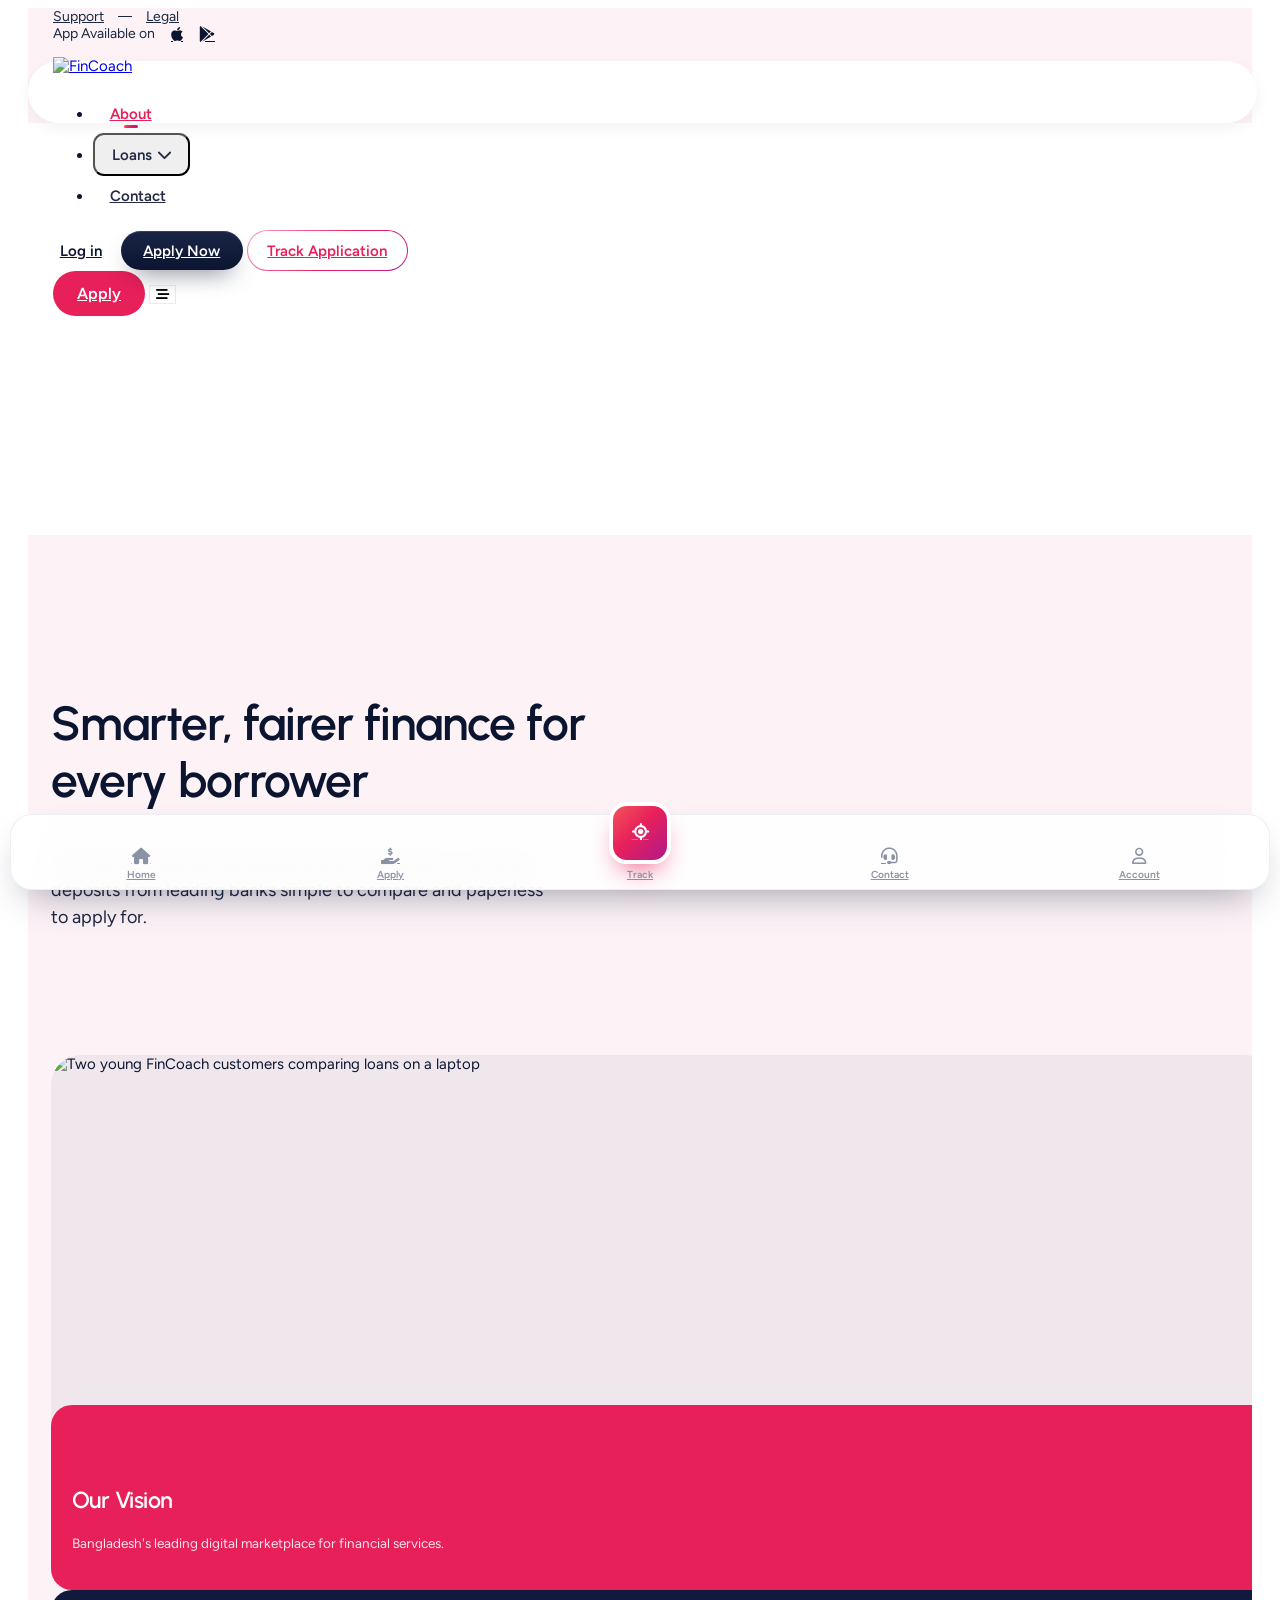
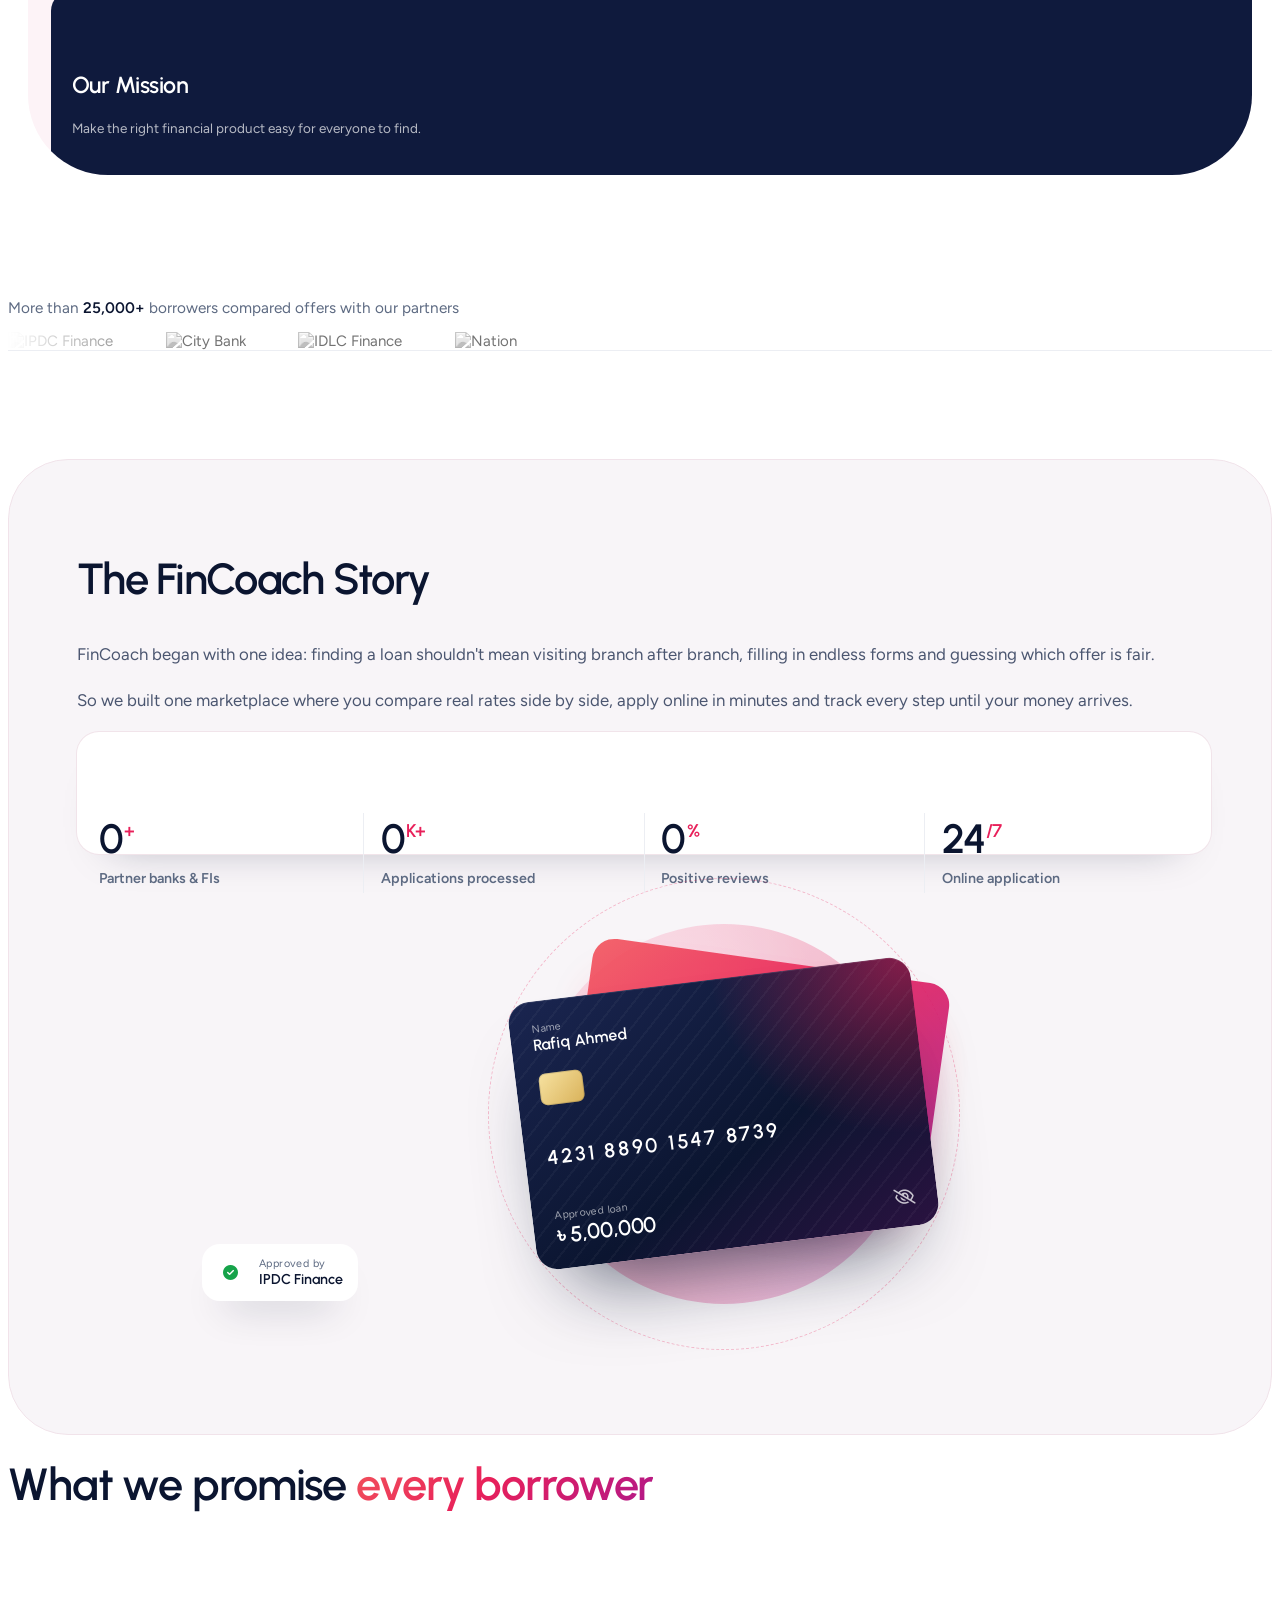
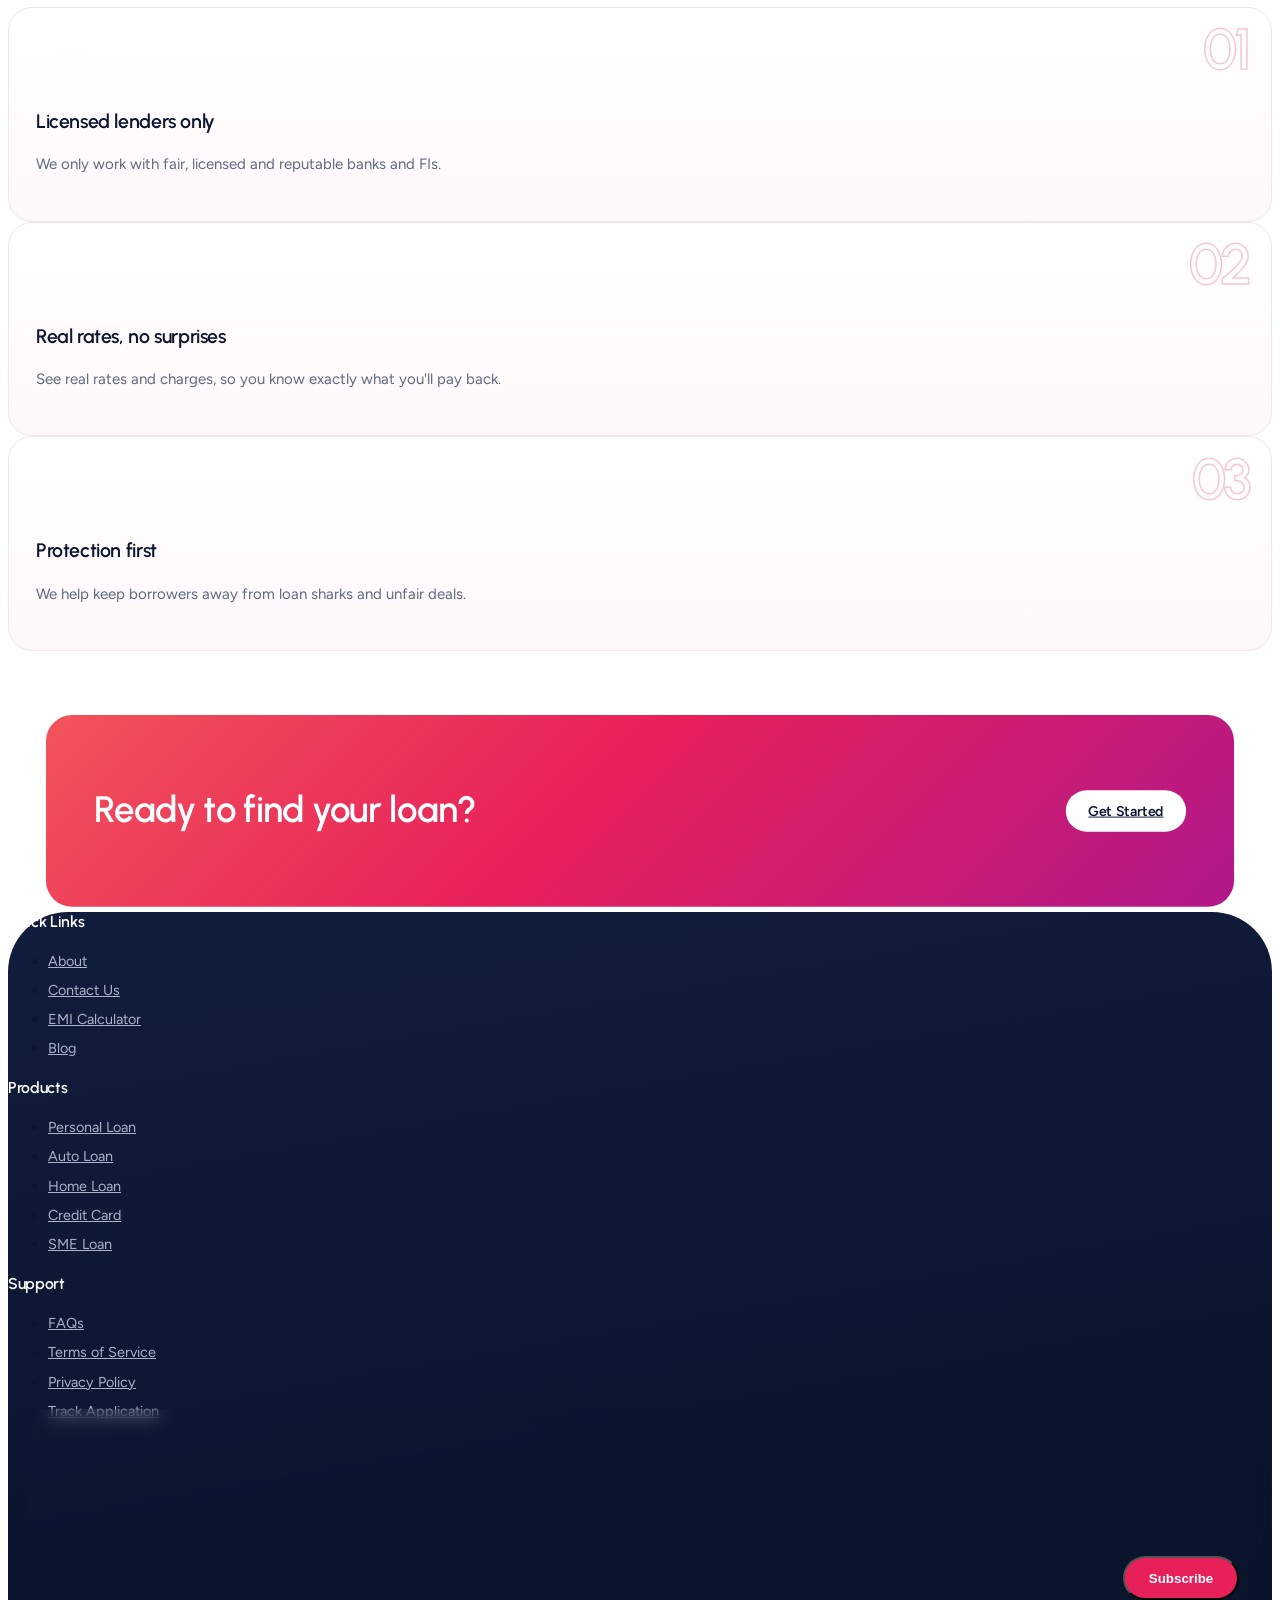
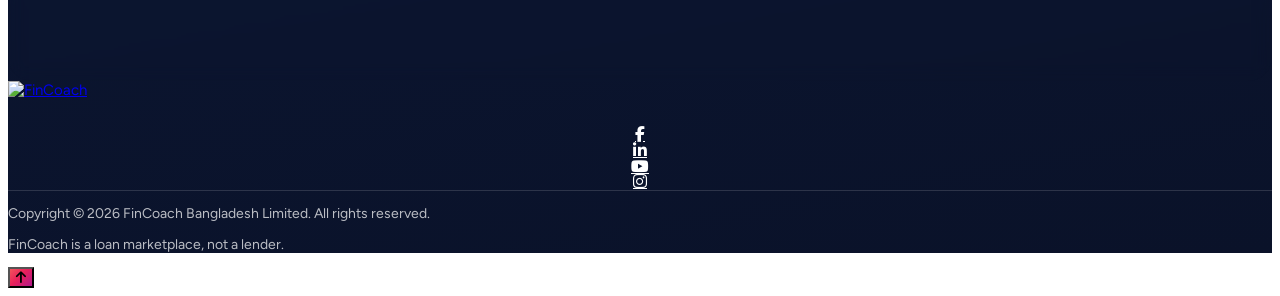
==== commit c310fcb9: "All pages: phone layout like home, 48px section spacing, smaller blog image, remove sidebars and ext" ====
--- a/about.html
+++ b/about.html
@@ -240,7 +240,6 @@
     <span class="ab9-story-glow"></span>
     <div class="relative grid lg:grid-cols-12 gap-10 lg:gap-14 items-center">
       <div class="lg:col-span-7">
-        <span class="reveal ab5-kicker"><span></span>Our story</span>
         <h2 class="reveal ab8-statement mt-5">The FinCoach Story</h2>
         <div class="reveal space-y-4 mt-6 leading-relaxed text-muted">
           <p>FinCoach began with one idea: finding a loan shouldn't mean visiting branch after branch, filling in endless forms and guessing which offer is fair.</p>
@@ -284,7 +283,6 @@
   <div class="max-w-site mx-auto px-4 md:px-6">
     <div class="flex flex-col md:flex-row md:items-end justify-between gap-5">
       <div>
-        <span class="reveal ab5-kicker"><span></span>Our pledge</span>
         <h2 class="reveal ab5-h2 mt-4">What we promise <span class="text-grad">every borrower</span></h2>
       </div>
     </div>
@@ -304,7 +302,6 @@
     <div class="ab8-cta" data-aos="zoom-in-up">
       <div class="relative">
         <h2>Ready to find your loan?</h2>
-        <p>Compare offers from 6+ banks. Free, with no impact on your credit score.</p>
       </div>
       <div class="relative flex flex-col sm:flex-row gap-3 shrink-0">
         <a href="loan.html" class="btn btn-white !px-7 !py-4">Get Started</a>
--- a/assets/css/style.css
+++ b/assets/css/style.css
@@ -4513,3 +4513,230 @@
 #lmOtp .otp input { height: 54px; font-size: 1.4rem; }
 #lmForgot button[type=submit], #lmReset button[type=submit] { background: #e9ecf1 !important; color: var(--ink) !important; box-shadow: none !important; transform: none !important; }
 #lmForgot button[type=submit]:hover, #lmReset button[type=submit]:hover { background: #dfe3ea !important; }
+
+/* Apply — cleaner side panel: no debt-to-income box */
+.ap5-side .ap5-dti { display: none !important; }
+.faq.acc, .faq.acc.open, .faq.acc:hover { box-shadow: none !important; }
+
+/* All page titles — same as About / Contact (Wallex: 48px, 600, line-height 1.2) */
+.ab5-h1 { font-weight: 600 !important; line-height: 1.15 !important; letter-spacing: -.02em !important; }
+@media (min-width: 1024px) { h1.ab5-h1:not(.ab10-h1) { font-size: 3.2rem !important; } }
+
+/* Track — equal 48px gaps between sections, like the homepage */
+main:has(#trackForm) > section:not(:first-of-type) { padding-bottom: 48px !important; }
+main:has(#trackForm) > #trackResult { padding-bottom: 48px !important; }
+
+/* Track — status guide + CTA boxed to the site width (like the homepage panels),
+   with tighter inner padding */
+main:has(#trackForm) > section.px-2\.5:not(:first-of-type) { max-width: 1400px; margin-left: auto; margin-right: auto; padding-left: 1.5rem !important; padding-right: 1.5rem !important; }
+@media (max-width: 767px) { main:has(#trackForm) > section.px-2\.5:not(:first-of-type) { padding-left: 1rem !important; padding-right: 1rem !important; } }
+main:has(#trackForm) .ab5-pledge, main:has(#trackForm) .tr-cta { border-radius: 28px !important; }
+main:has(#trackForm) .ab5-pledge > .relative { padding: 2.5rem 2rem !important; }
+main:has(#trackForm) .tr-cta > .relative { padding: 2.25rem 2rem !important; }
+@media (min-width: 768px) {
+  main:has(#trackForm) .ab5-pledge > .relative { padding: 3rem 2.75rem !important; }
+  main:has(#trackForm) .tr-cta > .relative { padding: 2.5rem 2.75rem !important; }
+}
+main:has(#trackForm) .tr2-steps { margin-top: 2rem !important; }
+main:has(#trackForm) .tr-cta h2 { font-size: clamp(1.8rem, 3vw, 2.4rem) !important; }
+
+/* Track result — Amount / Tenure / Rate / Lender as white boxes (like homepage How it works) */
+.tr-stat { background: #fff !important; border: 1px solid #e6e9f2 !important; backdrop-filter: none !important; -webkit-backdrop-filter: none !important; color: var(--ink); }
+.tr-stat > i { background: none !important; color: var(--brand) !important; width: auto; height: auto; font-size: 1.05rem; }
+.tr-stat small { color: var(--muted) !important; }
+.tr-stat b { color: var(--ink) !important; }
+.tr-stat .tr-logo { border: 1px solid #eef0f4; }
+.tr-stat b { font-family: "Figtree", sans-serif !important; font-weight: 600 !important; font-size: 1rem !important; }
+
+/* Track result — Activity as a row of cards (homepage How it works style);
+   on phones it becomes a swipe slider that advances on its own */
+.tr-acts { display: grid; grid-template-columns: repeat(auto-fit, minmax(210px, 1fr)); gap: 14px; }
+.tr-act-card { position: relative; display: flex; flex-direction: column; align-items: flex-start; gap: .9rem; min-height: 132px; padding: 1.25rem 1.25rem 1.15rem;
+  border-radius: 20px; background: #f5f7fb; border: 1px solid #e9ecf3; }
+.tr-act-card b { font-family: "Figtree", sans-serif; font-weight: 600; font-size: 1rem; color: var(--ink); line-height: 1.35; }
+.tr-act-ic { width: 40px; height: 40px; border-radius: 50%; display: grid; place-items: center; background: #fff; border: 1px solid #e9ecf3; color: var(--brand); font-size: .9rem; }
+.tr-act-card.is-latest { background: #fff1f5; border-color: #f8cfdc; }
+.tr-act-card.is-latest .tr-act-ic { background: var(--brand); border-color: var(--brand); color: #fff; }
+.tr-act-card .tr-new { position: absolute; top: 1.1rem; right: 1.1rem; }
+@media (max-width: 639px) {
+  .tr-acts { display: flex; overflow-x: auto; scroll-snap-type: x mandatory; scroll-behavior: smooth; scrollbar-width: none; margin: 0 -4px; padding: 0 4px 4px; }
+  .tr-acts::-webkit-scrollbar { display: none; }
+  .tr-act-card { flex: 0 0 78%; scroll-snap-align: start; }
+}
+
+/* Loan pages — equal 48px gaps between sections, like the homepage */
+main:has(.ab9-hero) > section + section { padding-top: 48px !important; }
+main:has(.ab9-hero) > section:last-of-type { padding-bottom: 48px !important; }
+
+/* ==========================================================
+   Loan page — home-style header + hero: one light pink rounded shape
+   (header bar sits on the hero background, same as the home page)
+   ========================================================== */
+.phero .nav-wrap { margin: 10px 10px 0; border-radius: 32px 32px 0 0; background: #fff6f9; transition: border-radius .3s, box-shadow .3s, background .3s; }
+.phero .nav-wrap.scrolled { border-radius: 0 0 24px 24px; background: #fff !important; }
+.phero .topbar { background: transparent; border-bottom: 0; }
+.phero .nav-wrap > nav::after { content: none; }
+.phero .nav-wrap > nav > div:first-child { background: #fff; border: 1px solid #fff; border-radius: 24px; box-shadow: 0 10px 30px -22px rgba(11,21,48,.25); }
+@media (max-width: 1439px) { .phero .nav-wrap > nav > div:first-child { margin-left: 1rem; margin-right: 1rem; } }
+.phero .nav-pill { background: transparent; border: 0; box-shadow: none; }
+.phero #pageHero { padding-top: 0; }
+
+.phero .lp3-hero { color: var(--ink); background: #fff6f9; border-radius: 0 0 32px 32px; }
+.phero .lp3-hero .ab9-grid { background-image: linear-gradient(rgba(232,32,90,.06) 1px, transparent 1px), linear-gradient(90deg, rgba(232,32,90,.06) 1px, transparent 1px);
+  -webkit-mask-image: radial-gradient(ellipse 55% 60% at 75% 40%, #000 10%, transparent 70%); mask-image: radial-gradient(ellipse 55% 60% at 75% 40%, #000 10%, transparent 70%); }
+.phero .ab9-crumb, .phero .ab9-crumb a { color: var(--muted); }
+.phero .ab9-crumb a:hover, .phero .ab9-crumb span { color: var(--brand); }
+.phero .lp3-pill { color: var(--ink); background: #fff; border: 1px solid #f8d2de; }
+.phero .lp3-h1 { color: var(--ink); }
+.phero .lp3-hero .ab9-lead { color: #5b6479; }
+.phero .lp3-stats { background: #fff; border: 1px solid #f3e1e8; }
+.phero .lp3-stats > div + div { border-left-color: #f3e1e8; }
+.phero .lp3-stats small { color: var(--muted); }
+.phero .lp3-stats b { color: var(--ink); }
+.phero .lp3-hero .ab9-ghost { color: var(--ink); background: #fff; border-color: #f1e3e9; }
+.phero .lp3-hero .ab9-ghost:hover { border-color: #f6b6c9; background: #fff; }
+.phero .lp3-photo { background: #f2e6ea; border: 8px solid #fff; box-shadow: 0 50px 90px -40px rgba(11,21,48,.4); }
+.phero .lp3-photo::after { content: none; }
+@media (min-width: 1024px) { .phero .lp3-photo { border-radius: 240px 240px 36px 36px; } }
+.phero .lp3-calc { box-shadow: 0 28px 50px -22px rgba(11,21,48,.35); }
+.phero .lp3-pill-ic { color: var(--brand); }
+/* Loan hero joins the header: square top corners (beats .wnav:has(.ab9-hero) 32px rule) */
+.wnav.phero main > section#pageHero > div:first-child { border-top-left-radius: 0 !important; border-top-right-radius: 0 !important; }
+.phero .of-foot { justify-content: flex-end; }
+/* Loan offers — no shadows on the cards */
+.phero .of-card, .phero .of-card:hover, .phero .of-best, .phero .of-best:hover { box-shadow: none !important; }
+.phero .of-best::after, .phero .of-best::before { box-shadow: none !important; }
+.phero .of-ribbon { box-shadow: none !important; }
+.phero .of-best { background: linear-gradient(160deg, #142046 0%, #0b1530 100%); }
+/* Loan "why choose" cards: icon + title only, compact; two per row on phones */
+.phero .lp2-feat { box-shadow: none; }
+@media (max-width: 639px) {
+  .phero .lp2-feat { padding: 1.1rem; border-radius: 20px; }
+  .phero .lp2-feat-ic { width: 40px; height: 40px; }
+  .phero .lp2-feat h3 { margin-top: .6rem; font-size: 1rem; line-height: 1.25; }
+}
+/* Best offer: EMI / fee tiles are white cards (like the home "How it works" cards) */
+.phero .of-best .of-meta > div { background: #fff !important; border: 1px solid #fff !important; border-radius: 16px; }
+.phero .of-best .of-meta small { color: var(--muted) !important; }
+.phero .of-best .of-meta b { color: var(--ink) !important; }
+/* Loan: "explore other loans" icons were white on white — show them in brand colour */
+.phero .lp2-other-ic { color: var(--brand) !important; }
+/* Loan: 3 steps sit side by side on phones too (titles only now) */
+@media (max-width: 767px) {
+  .phero .lp2-steps { grid-template-columns: repeat(3, 1fr); gap: .5rem; }
+  .phero .lp2-step { padding: 0 .25rem; }
+  .phero .lp2-step-ic { width: 56px; height: 56px; border-radius: 18px; font-size: 1.2rem; }
+  .phero .lp2-step-n { width: 22px; height: 22px; font-size: .7rem; margin-left: 14px; }
+  .phero .lp2-step h3 { margin-top: .8rem; font-size: .95rem; line-height: 1.25; }
+}
+
+/* ==========================================================
+   Home — phones: tighter, even spacing (no big empty gaps)
+   ========================================================== */
+@media (max-width: 767px) {
+  .home main > section:not(#hero),
+  .home main > section:not(#hero):has(.ab5-pledge),
+  .home main > section:not(#hero):has(.ap3),
+  .home main > section:not(#hero):has(.tw4) { padding-top: 32px !important; }
+  .home main > section#blog { padding-bottom: 32px !important; }
+  /* hero: CTA row closer to the text */
+  .home #hero .hs-grid .mt-8 { margin-top: 1.5rem; }
+  /* products: no extra space under the cards */
+  .home #products { padding-bottom: 0 !important; }
+  .home #products .sc-wrap { margin-bottom: 0; }
+  /* how it works panel */
+  .home .hw > div.relative { padding-top: 2rem; padding-bottom: 2rem; }
+  .home .hw-steps { margin-top: 2rem; }
+  /* app section: mockup area fits the phone */
+  .home .ap3-visual { height: 400px; }
+  .home .ap3 { padding-top: 0; padding-bottom: 0; }
+  /* testimonials: visible quote mark, no empty box, shorter photo area */
+  .home .tw4-q { width: auto; height: auto; display: block; font-size: 1.6rem; line-height: 1; color: var(--brand) !important; }
+  .home .tw4-text .tw-stack { margin-top: .75rem; }
+  .home .tw4-text { padding-bottom: .5rem; }
+  .home .tw4-media { min-height: 0; padding-top: .5rem; padding-bottom: 1.25rem; }
+}
+/* Home — phones: partner logos smaller and closer together */
+@media (max-width: 767px) {
+  .home .hs-logos { padding: 1rem 1rem 1.1rem; }
+  .home .hs-logos .marquee { margin-top: .6rem; }
+  .home #marqueeTrack { gap: 24px; }
+  .home #marqueeTrack img { height: 28px; width: auto; }
+  .home #hero .hs { padding-bottom: 130px !important; }
+}
+/* Home — phones: section headings 28px (hero headline stays the largest) */
+@media (max-width: 767px) {
+  html body.home:not(#x1):not(#x2) main h2 { font-size: 28px !important; line-height: 1.2 !important; letter-spacing: -0.02em; }
+  html body.home:not(#x1):not(#x2) #hero .hs-text h1 { font-size: 34px !important; line-height: 1.12 !important; }
+}
+/* Home — phones: smaller step numbers (01, 02, 03) */
+@media (max-width: 767px) {
+  html body.home:not(#x1):not(#x2) .hw-num { font-size: 1.6rem !important; }
+}
+/* Home — phones: smaller EMI result numbers */
+@media (max-width: 767px) {
+  html body.home:not(#x1):not(#x2) .emi2-big { font-size: 28px !important; line-height: 1.1 !important; }
+  html body.home:not(#x1):not(#x2) .emi2-big #emi { font-size: 28px !important; }
+  html body.home:not(#x1):not(#x2) .emi2-big small { font-size: 16px !important; }
+  html body.home:not(#x1):not(#x2) #emiPct { font-size: 22px !important; }
+}
+
+/* ==========================================================
+   All inner pages — phones: same feel as the home page
+   (headings, spacing, photos and big numbers sized for a phone)
+   ========================================================== */
+@media (max-width: 767px) {
+  /* headings */
+  html body.wnav:not(.home):not(#x1):not(#x2) main h1 { font-size: 32px !important; line-height: 1.12 !important; letter-spacing: -0.02em; }
+  html body.wnav:not(.home):not(#x1):not(#x2) main h1 span { font-size: inherit !important; }
+  html body.wnav:not(.home):not(#x1):not(#x2) main h2 { font-size: 26px !important; line-height: 1.2 !important; letter-spacing: -0.02em; }
+  /* article / legal sub-headings (privacy, terms, blog post) */
+  html body.wnav:not(.home):not(#x1):not(#x2) main h2[id] { font-size: 21px !important; line-height: 1.25 !important; }
+
+  /* even 32px spacing between sections */
+  body.wnav:not(.home) main > section:not(:first-of-type)[class*="pt-1"],
+  body.wnav:not(.home) main > section:not(:first-of-type)[class*="pt-2"] { padding-top: 32px !important; }
+  body.wnav:not(.home) main > section[class*="pb-1"],
+  body.wnav:not(.home) main > section[class*="pb-2"] { padding-bottom: 32px !important; }
+
+  /* big numbers */
+  html body.wnav:not(.home):not(#x1):not(#x2) #emi { font-size: 28px !important; }
+  html body.wnav:not(.home):not(#x1):not(#x2) .emi2-big { font-size: 28px !important; line-height: 1.1 !important; }
+  html body.wnav:not(.home):not(#x1):not(#x2) .emi2-big small { font-size: 16px !important; }
+  html body.wnav:not(.home):not(#x1):not(#x2) #emiPct { font-size: 22px !important; }
+  html body.wnav:not(.home):not(#x1):not(#x2) #sumEmi { font-size: 28px !important; }
+  html body.wnav:not(.home):not(#x1):not(#x2) .of-rate b { font-size: 26px !important; }
+  html body.wnav:not(.home):not(#x1):not(#x2) .of-best .of-rate b { font-size: 40px !important; }
+
+  /* About: photo, vision/mission cards, stats, promise cards */
+  .ab10-photo { min-height: 0 !important; aspect-ratio: 4 / 3; }
+  .ab10-card-in { min-height: 156px !important; }
+  html body.wnav:not(.home):not(#x1):not(#x2) .ab10-stats :is(b, strong, span) { font-size: 26px !important; }
+  html body.wnav:not(.home):not(#x1):not(#x2) .ab10-stats :is(b, strong, span) :is(sup, small) { font-size: 14px !important; }
+  .ab8-val { padding: 1.25rem 1.25rem 1.2rem !important; }
+  html body.wnav:not(.home):not(#x1):not(#x2) .ab8-val-n { font-size: 28px !important; top: .8rem; right: 1rem; }
+
+  /* Blog: featured image not taller than the screen */
+  .bg2-feat-img { min-height: 0 !important; aspect-ratio: 16 / 10; }
+  .bg2-feat-img img { height: 100%; }
+}
+@media (max-width: 767px) {
+  html body.wnav:not(.home):not(#x1):not(#x2) main .ab10-card-in h2 { font-size: 22px !important; }
+}
+/* Blog — featured post: photo fills its half, card height follows the text (no giant image) */
+.bg2-feat-img { position: relative; min-height: 0; aspect-ratio: 16 / 10; }
+.bg2-feat-img img { position: absolute; inset: 0; width: 100%; height: 100%; }
+@media (min-width: 1024px) { .bg2-feat-img { aspect-ratio: auto; min-height: 340px; } }
+/* All inner pages — tablet & desktop: 48px between sections (same as the home page) */
+@media (min-width: 768px) {
+  body.wnav:not(.home) main > section:not(:first-of-type)[class*="pt-1"],
+  body.wnav:not(.home) main > section:not(:first-of-type)[class*="pt-2"] { padding-top: 48px !important; }
+  body.wnav:not(.home) main > section[class*="pb-1"],
+  body.wnav:not(.home) main > section[class*="pb-2"] { padding-bottom: 48px !important; }
+  body.wnav:not(.home) main section [class*="md:py-16"] { padding-top: 2.5rem !important; padding-bottom: 2.5rem !important; }
+  body.wnav:not(.home) main section [class*="md:py-20"], body.wnav:not(.home) main section [class*="md:py-24"] { padding-top: 3rem !important; padding-bottom: 3rem !important; }
+}
+/* phones: big boxed sections get less inside padding */
+@media (max-width: 767px) {
+  body.wnav:not(.home) main section [class*="py-12"], body.wnav:not(.home) main section [class*="py-16"] { padding-top: 2rem !important; padding-bottom: 2rem !important; }
+}
